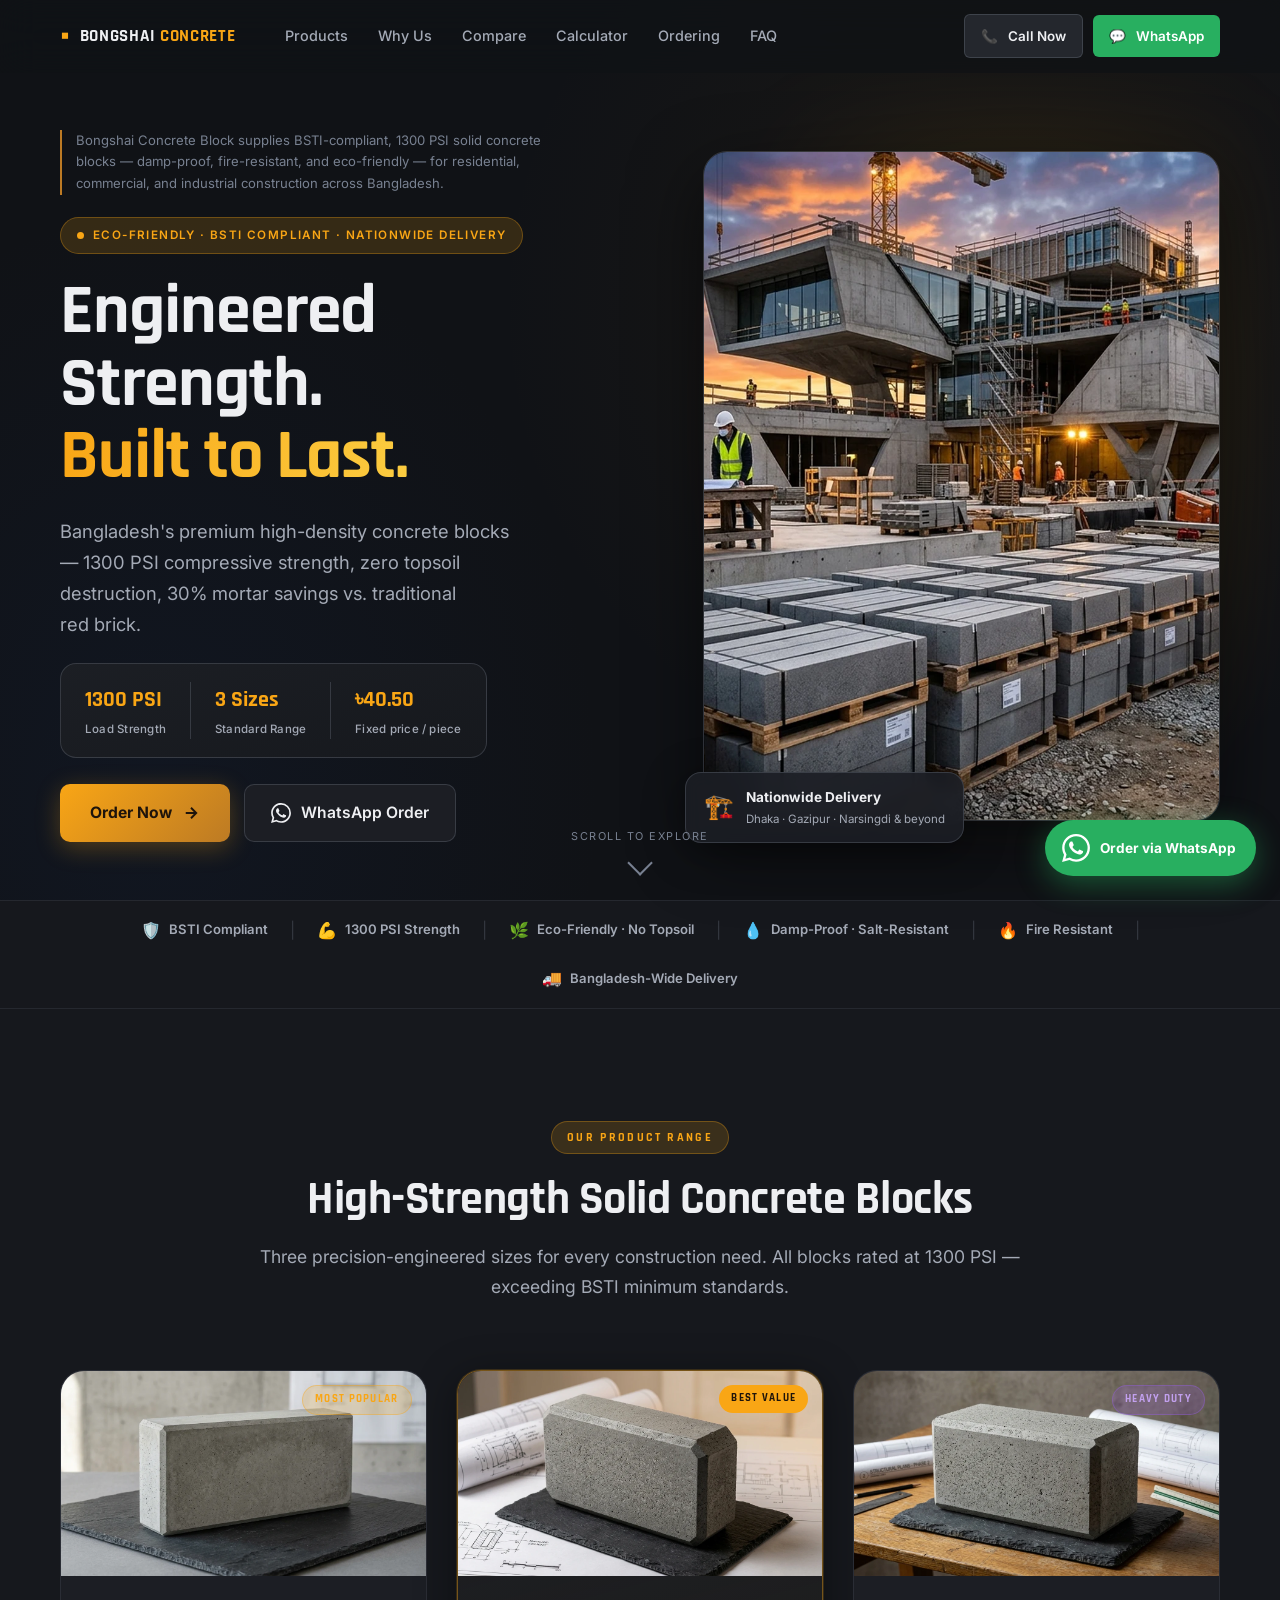
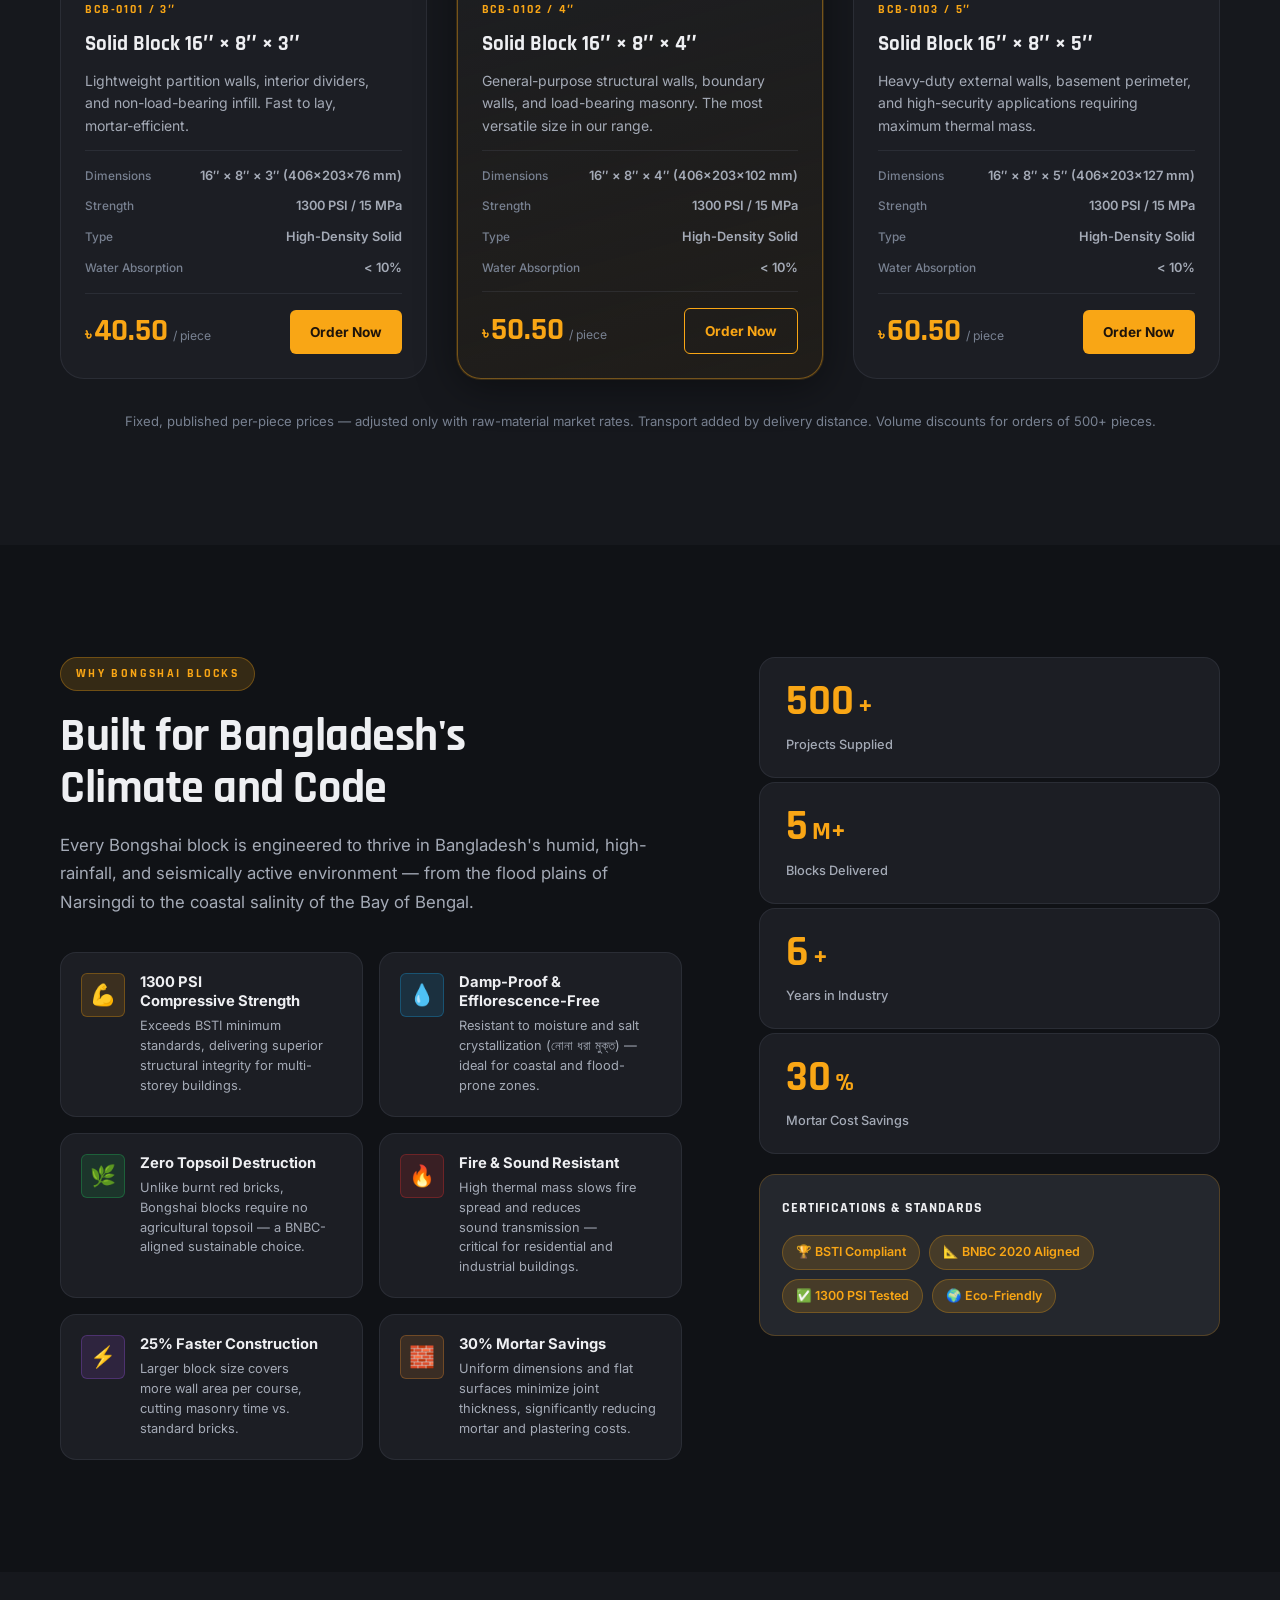
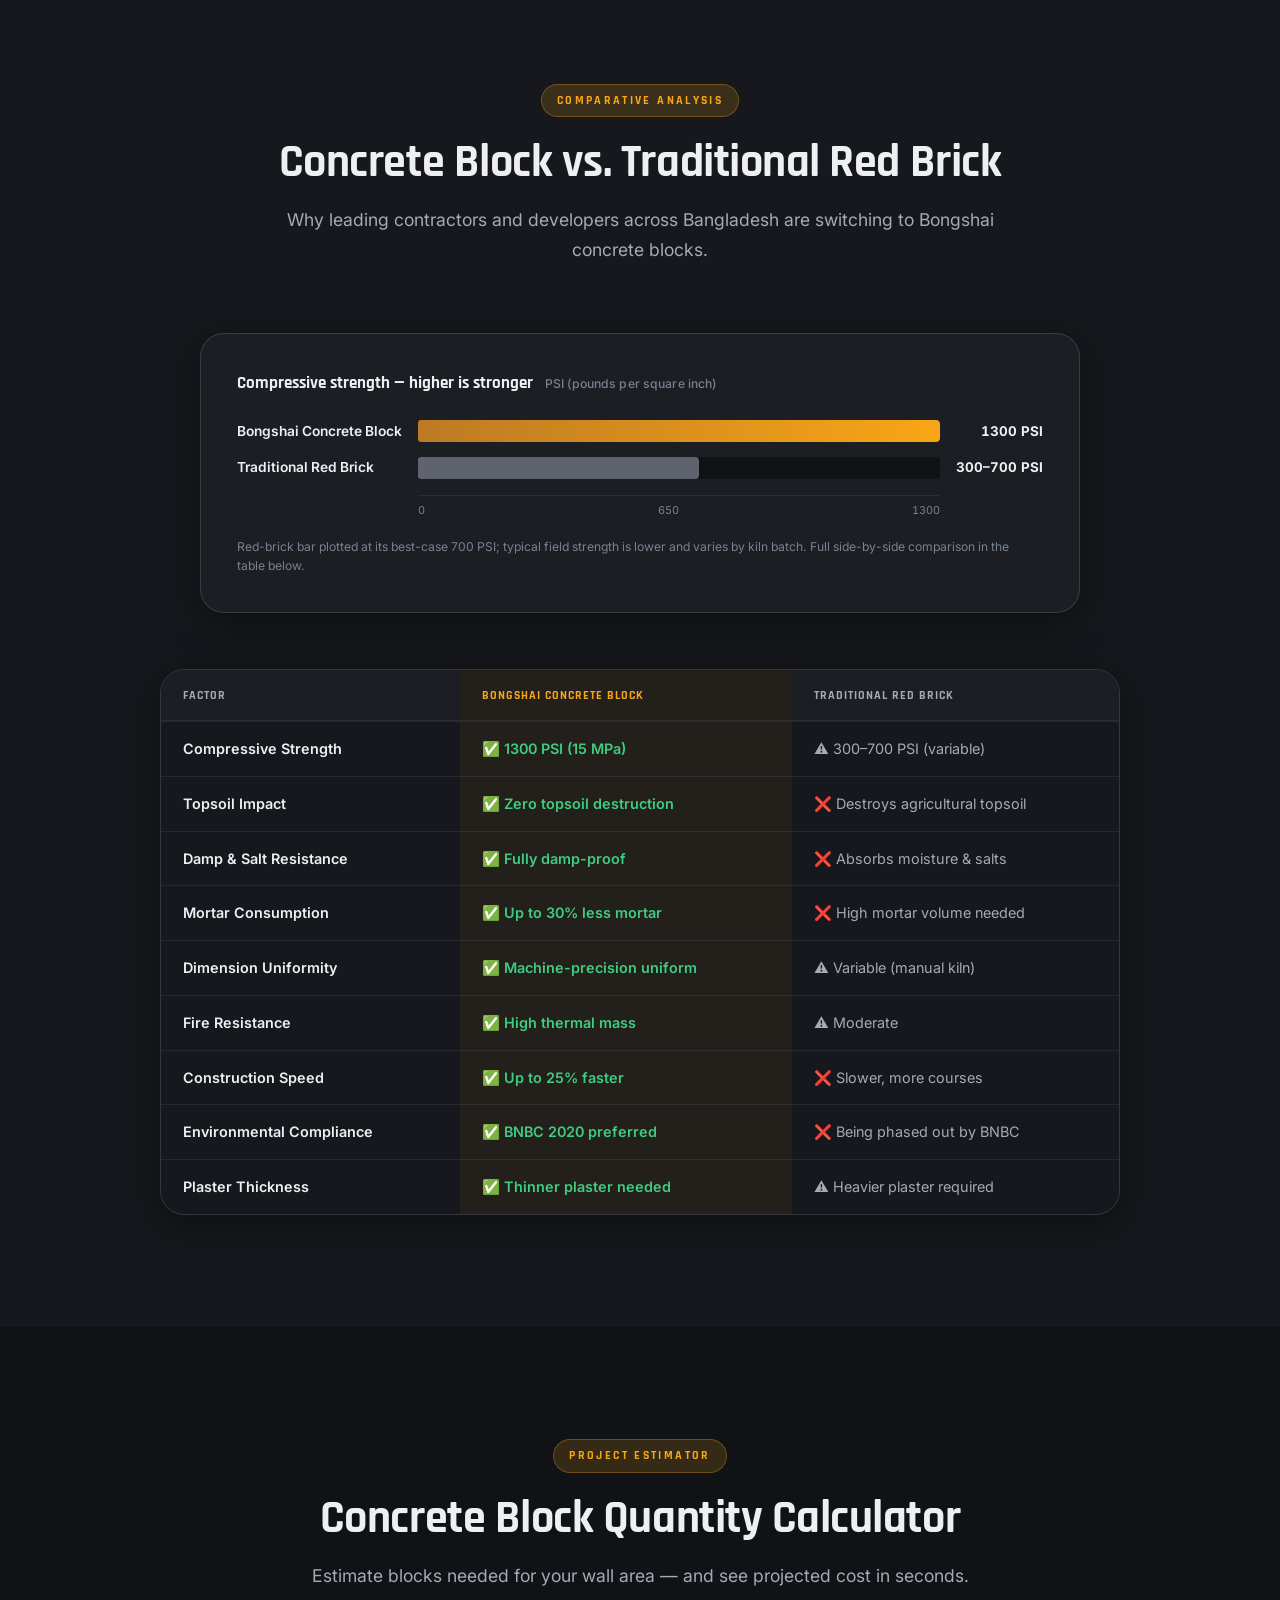
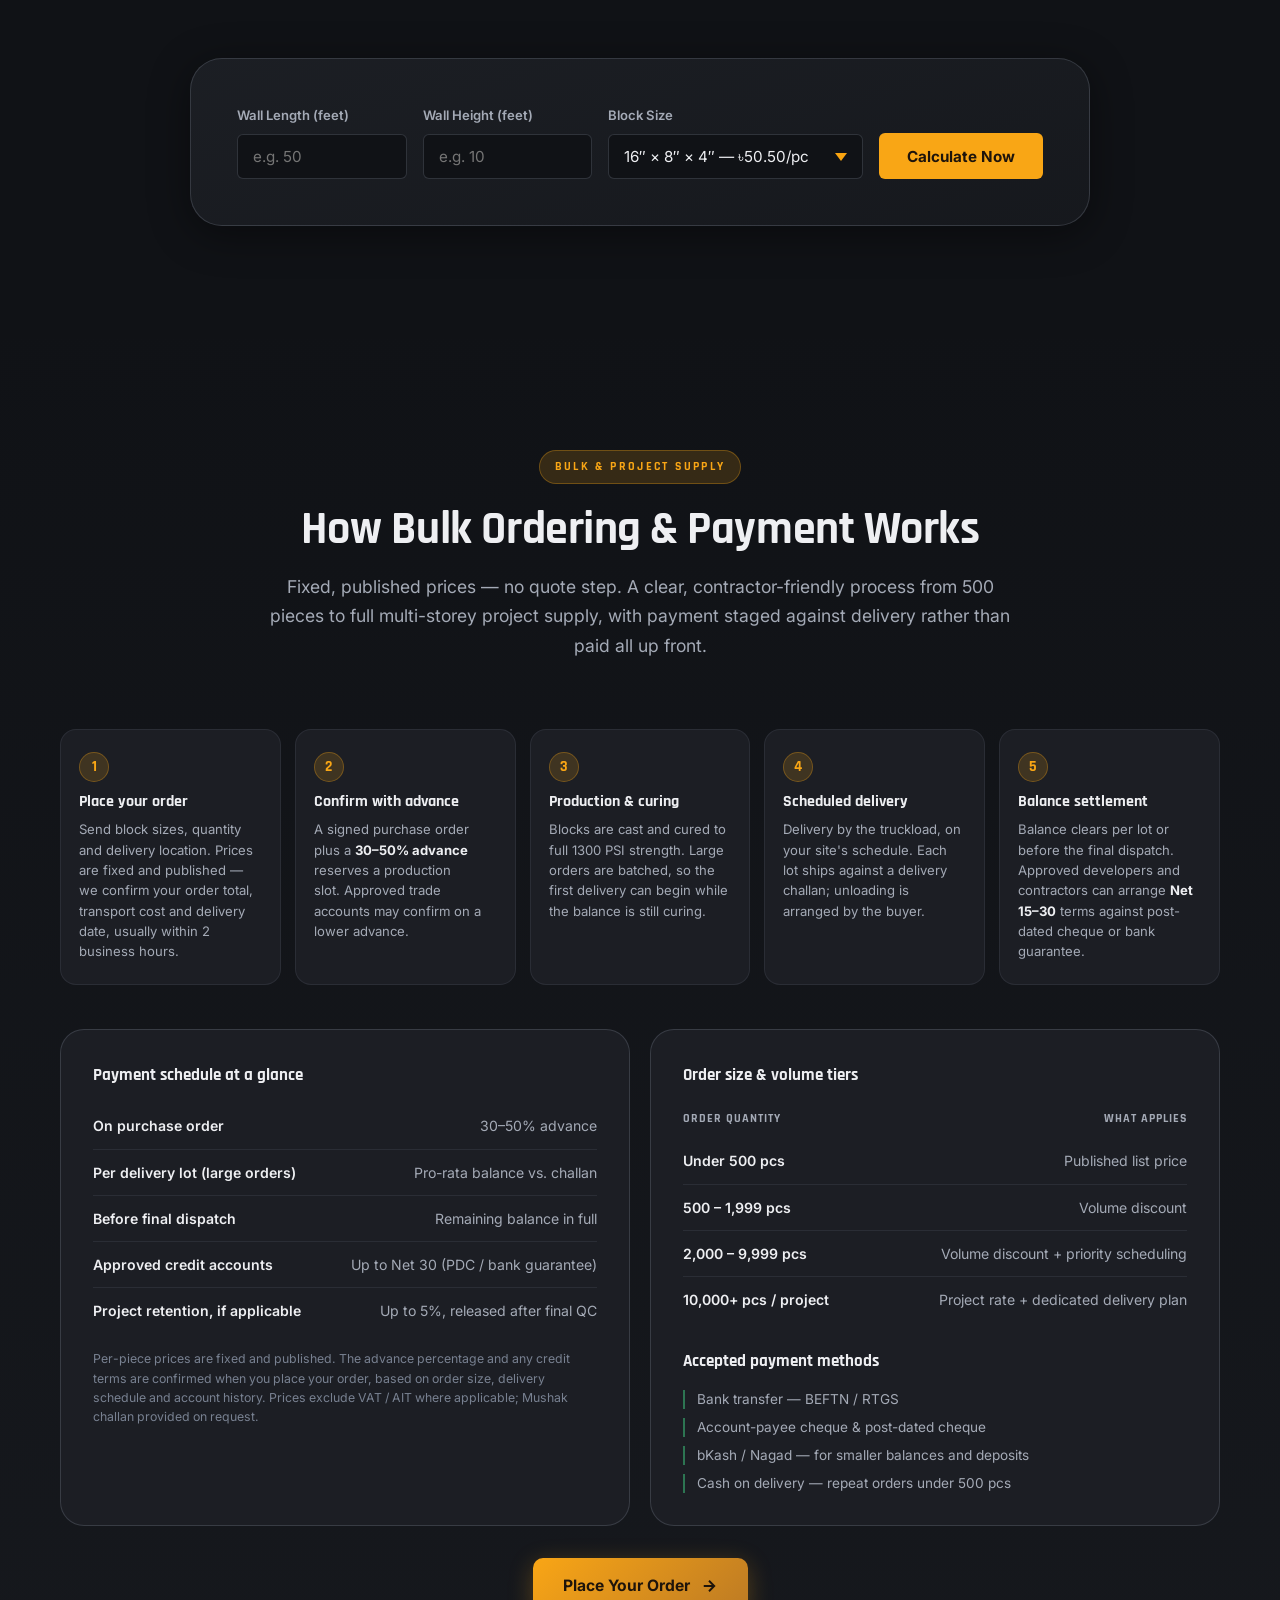
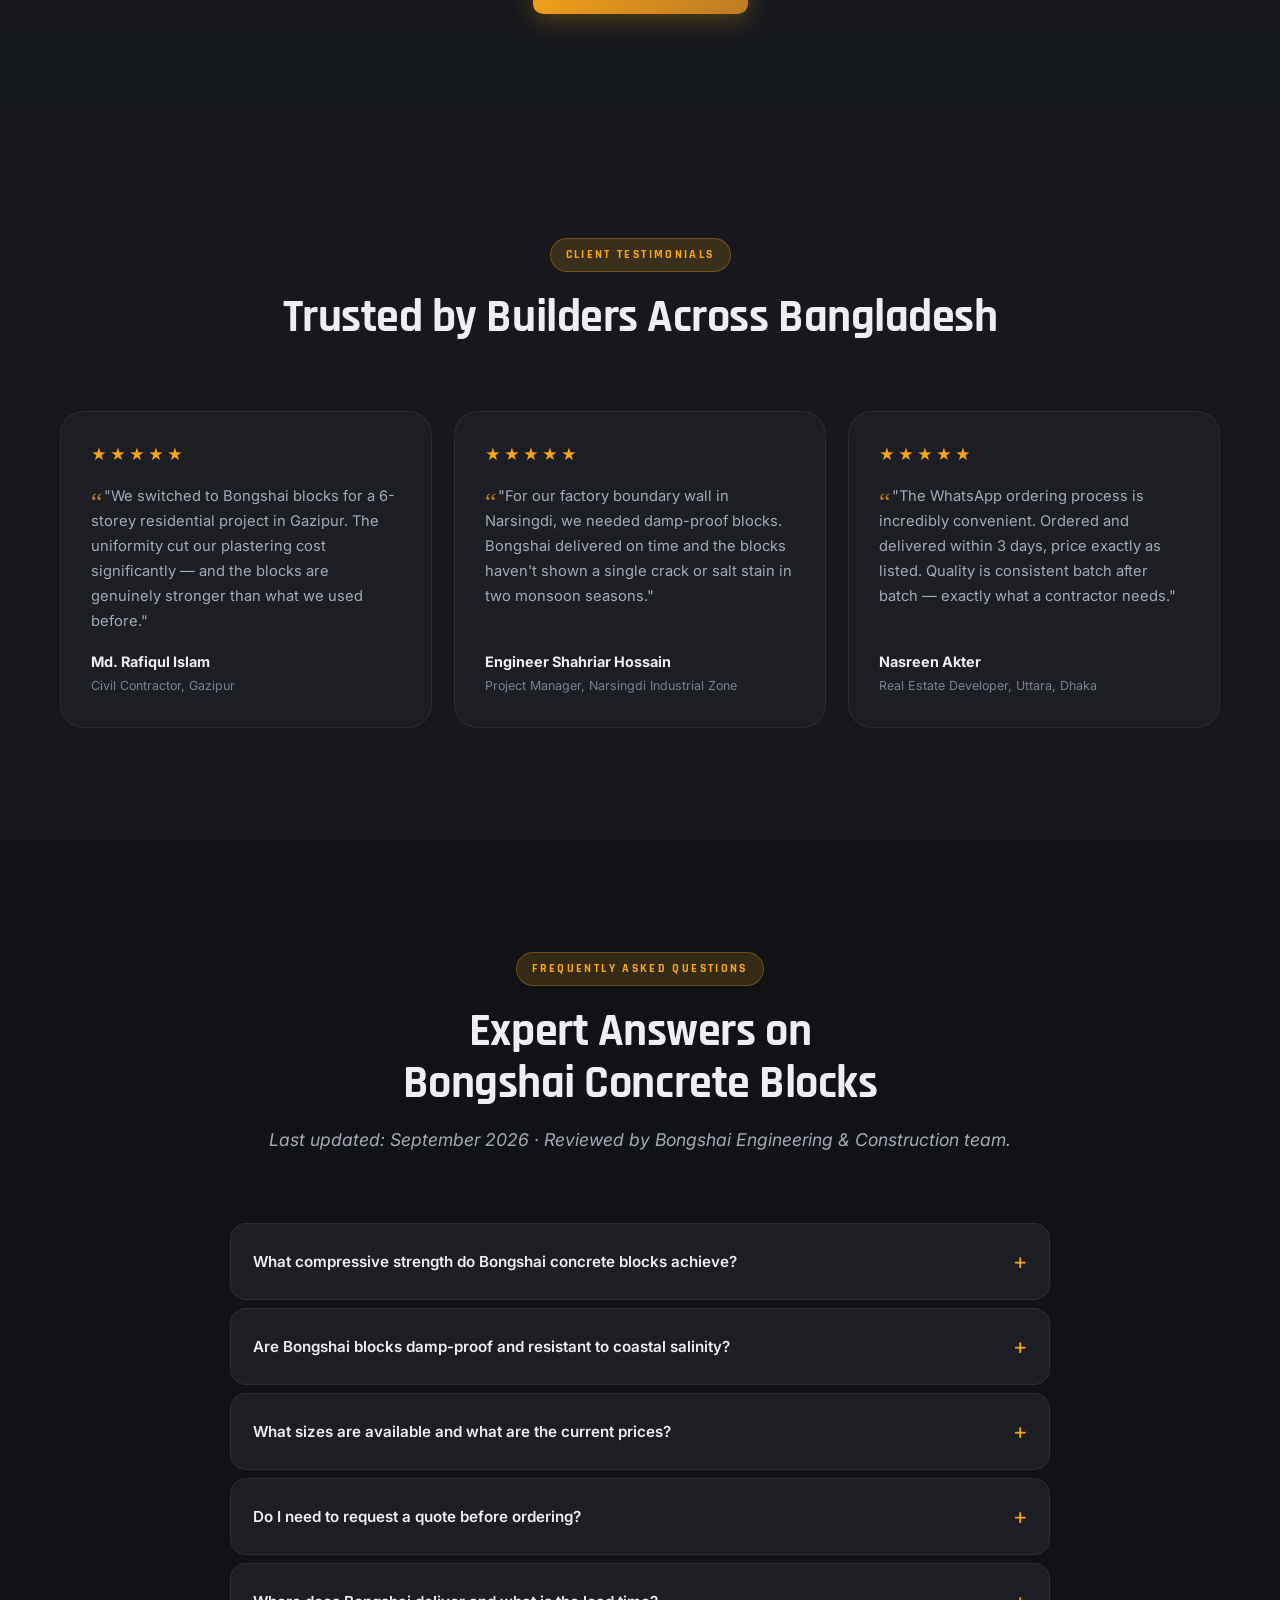
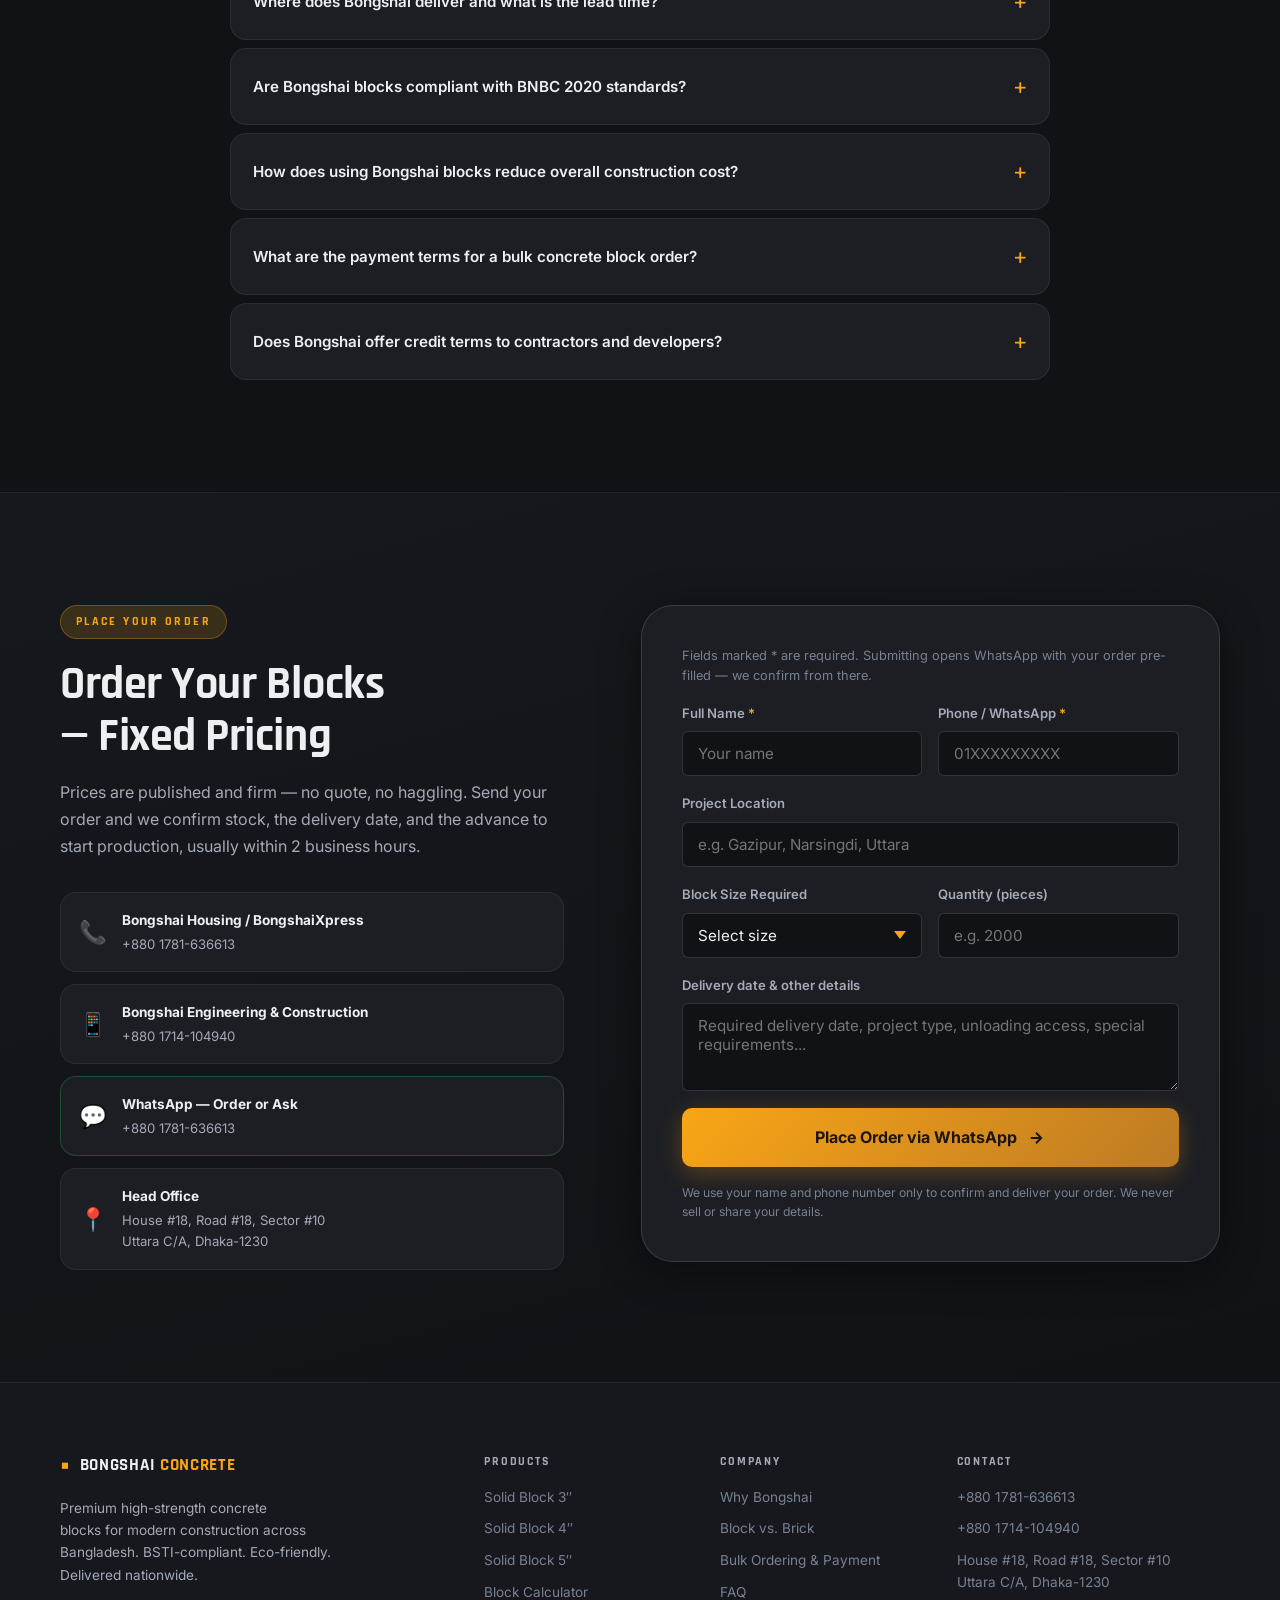
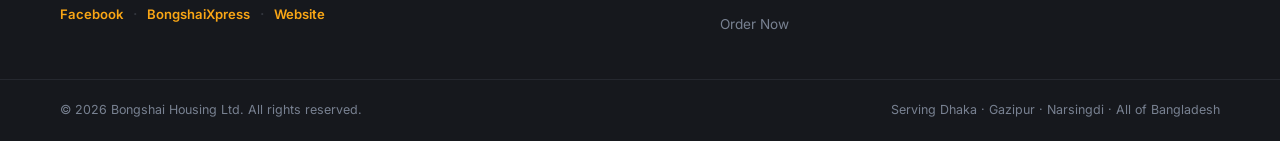
==== index.html @ 1b0a44bc "chore: align fixed pricing wording in index and llms.txt" ====
<!DOCTYPE html>
<html lang="en">
<head>
  <meta charset="UTF-8" />
  <meta name="viewport" content="width=device-width, initial-scale=1.0" />
  <title>Bongshai Concrete Block — High-Strength Eco Blocks | Bangladesh</title>
  <meta name="description" content="Bongshai Concrete Block offers BSTI-compliant, 1300 PSI solid concrete blocks — damp-proof, fire-resistant, and eco-friendly. Serving Dhaka, Gazipur, Narsingdi & all of Bangladesh. Order online with fixed pricing and nationwide delivery." />
  <meta name="robots" content="index, follow, max-image-preview:large, max-snippet:-1" />
  <meta name="theme-color" content="#14171c" />
  <meta name="author" content="Bongshai Housing Ltd." />
  <meta name="keywords" content="concrete block Bangladesh, solid concrete block, BSTI block, eco block, hollow block alternative, red brick alternative, Dhaka concrete block supplier, 1300 PSI block" />
  <link rel="canonical" href="https://blocks.bongshaihousing.com/" />

  <!-- Open Graph -->
  <meta property="og:title" content="Bongshai Concrete Block — Engineered High-Strength Eco Blocks" />
  <meta property="og:description" content="Premium solid concrete blocks rated at 1300 PSI. BSTI-compliant, eco-friendly, damp-proof. Wholesale & bulk supply across Bangladesh." />
  <meta property="og:type" content="website" />
  <meta property="og:url" content="https://blocks.bongshaihousing.com/" />
  <meta property="og:site_name" content="Bongshai Concrete Block" />
  <meta property="og:locale" content="en_US" />
  <meta property="og:image" content="https://blocks.bongshaihousing.com/assets/og-image.jpg" />
  <meta property="og:image:secure_url" content="https://blocks.bongshaihousing.com/assets/og-image.jpg" />
  <meta property="og:image:width" content="1200" />
  <meta property="og:image:height" content="630" />
  <meta property="og:image:alt" content="Bongshai Concrete Block — 1300 PSI BSTI-compliant solid concrete blocks, nationwide delivery across Bangladesh" />

  <!-- Twitter -->
  <meta name="twitter:card" content="summary_large_image" />
  <meta name="twitter:title" content="Bongshai Concrete Block — Engineered High-Strength Eco Blocks" />
  <meta name="twitter:description" content="Premium 1300 PSI solid concrete blocks. BSTI-compliant, eco-friendly, damp-proof. Bulk supply across Bangladesh." />
  <meta name="twitter:image" content="https://blocks.bongshaihousing.com/assets/og-image.jpg" />

  <!-- Icons & manifest -->
  <link rel="icon" href="/assets/icon.svg" type="image/svg+xml" />
  <link rel="icon" href="/assets/favicon-32.png" sizes="32x32" type="image/png" />
  <link rel="apple-touch-icon" href="/assets/apple-touch-icon.png" />
  <link rel="manifest" href="/site.webmanifest" />

  <!-- Fonts -->
  <link rel="preconnect" href="https://fonts.googleapis.com" />
  <link rel="preconnect" href="https://fonts.gstatic.com" crossorigin />
  <link href="https://fonts.googleapis.com/css2?family=Inter:wght@400;500;600;700;800;900&family=Rajdhani:wght@600;700&display=swap" rel="stylesheet" />

  <!-- Prioritise the hero image (LCP) -->
  <link rel="preload" as="image" href="assets/hero.webp" type="image/webp" fetchpriority="high" />

  <link rel="stylesheet" href="style.css" />

  <script type="application/ld+json">
  {
    "@context": "https://schema.org",
    "@graph": [
      {
        "@type": "WebSite",
        "@id": "https://blocks.bongshaihousing.com/#website",
        "url": "https://blocks.bongshaihousing.com/",
        "name": "Bongshai Concrete Block",
        "inLanguage": "en",
        "publisher": { "@id": "https://blocks.bongshaihousing.com/#org" }
      },
      {
        "@type": ["Organization", "HomeAndConstructionBusiness"],
        "@id": "https://blocks.bongshaihousing.com/#org",
        "name": "Bongshai Concrete Block",
        "legalName": "Bongshai Housing Ltd.",
        "url": "https://blocks.bongshaihousing.com/",
        "foundingDate": "2020",
        "description": "BSTI-compliant high-strength solid concrete block manufacturer based in Dhaka, Bangladesh.",
        "logo": {
          "@type": "ImageObject",
          "url": "https://blocks.bongshaihousing.com/assets/icon-512.png",
          "width": 512,
          "height": 512
        },
        "image": "https://blocks.bongshaihousing.com/assets/og-image.jpg",
        "priceRange": "৳৳",
        "areaServed": { "@type": "Country", "name": "Bangladesh" },
        "address": {
          "@type": "PostalAddress",
          "streetAddress": "House #18, Road #18, Sector #10, Uttara C/A",
          "addressLocality": "Dhaka",
          "postalCode": "1230",
          "addressCountry": "BD"
        },
        "contactPoint": [
          {"@type": "ContactPoint","telephone": "+8801781636613","contactType": "sales","areaServed": "BD","availableLanguage": ["en","bn"]},
          {"@type": "ContactPoint","telephone": "+8801714104940","contactType": "technical support","areaServed": "BD","availableLanguage": ["en","bn"]}
        ],
        "sameAs": ["https://www.facebook.com/BongshaiHousing","https://www.facebook.com/BongshaiXpress"]
      },
      {
        "@type": "Product",
        "@id": "https://blocks.bongshaihousing.com/#product-16x8x3",
        "name": "Bongshai Solid Concrete Block 16″ × 8″ × 3″",
        "sku": "BCB-0101",
        "mpn": "BCB-0101",
        "category": "Concrete Masonry Unit",
        "image": "https://blocks.bongshaihousing.com/assets/block-3.jpg",
        "description": "High-density solid concrete block for lightweight partition walls and non-load-bearing infill. 1300 PSI (15 MPa) compressive strength, water absorption under 10%.",
        "brand": { "@id": "https://blocks.bongshaihousing.com/#org" },
        "material": "Concrete",
        "width": { "@type": "QuantitativeValue", "value": 3, "unitCode": "INH" },
        "offers": {
          "@type": "Offer",
          "url": "https://blocks.bongshaihousing.com/#order",
          "priceCurrency": "BDT",
          "price": "40.50",
          "priceValidUntil": "2027-12-31",
          "availability": "https://schema.org/InStock",
          "seller": { "@id": "https://blocks.bongshaihousing.com/#org" }
        }
      },
      {
        "@type": "Product",
        "@id": "https://blocks.bongshaihousing.com/#product-16x8x4",
        "name": "Bongshai Solid Concrete Block 16″ × 8″ × 4″",
        "sku": "BCB-0102",
        "mpn": "BCB-0102",
        "category": "Concrete Masonry Unit",
        "image": "https://blocks.bongshaihousing.com/assets/block-4.jpg",
        "description": "General-purpose structural and load-bearing solid concrete block for walls and boundary walls. 1300 PSI (15 MPa) compressive strength, water absorption under 10%.",
        "brand": { "@id": "https://blocks.bongshaihousing.com/#org" },
        "material": "Concrete",
        "width": { "@type": "QuantitativeValue", "value": 4, "unitCode": "INH" },
        "offers": {
          "@type": "Offer",
          "url": "https://blocks.bongshaihousing.com/#order",
          "priceCurrency": "BDT",
          "price": "50.50",
          "priceValidUntil": "2027-12-31",
          "availability": "https://schema.org/InStock",
          "seller": { "@id": "https://blocks.bongshaihousing.com/#org" }
        }
      },
      {
        "@type": "Product",
        "@id": "https://blocks.bongshaihousing.com/#product-16x8x5",
        "name": "Bongshai Solid Concrete Block 16″ × 8″ × 5″",
        "sku": "BCB-0103",
        "mpn": "BCB-0103",
        "category": "Concrete Masonry Unit",
        "image": "https://blocks.bongshaihousing.com/assets/block-5.jpg",
        "description": "Heavy-duty solid concrete block for external walls, basement perimeter and high-thermal-mass applications. 1300 PSI (15 MPa) compressive strength, water absorption under 10%.",
        "brand": { "@id": "https://blocks.bongshaihousing.com/#org" },
        "material": "Concrete",
        "width": { "@type": "QuantitativeValue", "value": 5, "unitCode": "INH" },
        "offers": {
          "@type": "Offer",
          "url": "https://blocks.bongshaihousing.com/#order",
          "priceCurrency": "BDT",
          "price": "60.50",
          "priceValidUntil": "2027-12-31",
          "availability": "https://schema.org/InStock",
          "seller": { "@id": "https://blocks.bongshaihousing.com/#org" }
        }
      },
      {
        "@type": "FAQPage",
        "@id": "https://blocks.bongshaihousing.com/#faq",
        "mainEntity": [
          {"@type":"Question","name":"What compressive strength do Bongshai concrete blocks achieve?","acceptedAnswer":{"@type":"Answer","text":"Bongshai concrete blocks achieve 1300 PSI (15 MPa) compressive strength, exceeding BSTI minimum standards for load-bearing construction in Bangladesh."}},
          {"@type":"Question","name":"Are Bongshai concrete blocks damp-proof?","acceptedAnswer":{"@type":"Answer","text":"Yes. Bongshai blocks are damp-proof and efflorescence-free (ড্যাম্প ও নোনা ধরা মুক্ত), ideal for coastal and high-humidity areas in Bangladesh."}},
          {"@type":"Question","name":"What sizes does Bongshai Concrete Block supply?","acceptedAnswer":{"@type":"Answer","text":"Bongshai supplies solid concrete blocks in three sizes at fixed published prices: 16\"x8\"x3\" at ৳40.50/pc, 16\"x8\"x4\" at ৳50.50/pc, and 16\"x8\"x5\" at ৳60.50/pc."}},
          {"@type":"Question","name":"Do I need a quote to order Bongshai concrete blocks?","acceptedAnswer":{"@type":"Answer","text":"No. All per-piece prices are published and firm, with no quotation step. Place your order with the sizes, quantity and delivery location, and Bongshai confirms the order total (blocks plus transport) and delivery date, usually within 2 business hours."}},
          {"@type":"Question","name":"Where does Bongshai deliver concrete blocks?","acceptedAnswer":{"@type":"Answer","text":"Bongshai delivers nationwide across Bangladesh, covering Greater Dhaka, Uttara, Gazipur, Narsingdi, and all divisional cities."}},
          {"@type":"Question","name":"Are Bongshai blocks compliant with BNBC 2020 standards?","acceptedAnswer":{"@type":"Answer","text":"Yes. Bongshai blocks align with BSTI standards and BNBC 2020 guidelines, which promote eco-friendly concrete masonry units over traditional burnt red bricks to reduce topsoil destruction."}},
          {"@type":"Question","name":"How does using Bongshai blocks reduce construction cost?","acceptedAnswer":{"@type":"Answer","text":"Three key savings: up to 30% less mortar due to uniform dimensions, thinner plaster due to flat surfaces, and up to 25% faster masonry due to larger block coverage per course."}},
          {"@type":"Question","name":"What are the payment terms for a bulk concrete block order?","acceptedAnswer":{"@type":"Answer","text":"Per-piece prices are fixed and published, so no quotation is needed. A purchase order plus a 30-50% advance reserves a production slot. For large orders the balance is paid pro-rata against each delivery lot; otherwise the remaining balance is settled before final dispatch. The advance percentage is confirmed when you place your order. Payment by bank transfer (BEFTN/RTGS), account-payee cheque, or bKash/Nagad for smaller balances."}},
          {"@type":"Question","name":"Does Bongshai offer credit terms to contractors and developers?","acceptedAnswer":{"@type":"Answer","text":"Yes. Approved trade accounts can arrange up to Net 30 payment terms against post-dated cheques or a bank guarantee. New accounts start on advance-and-delivery terms and become eligible for credit after a supply history is established."}}
        ]
      }
    ]
  }
  </script>
</head>
<body>

  <a href="#main" class="skip-link">Skip to main content</a>

  <!-- NAV -->
  <header class="nav-bar" id="nav-bar">
    <div class="nav-inner">
      <a href="#hero" class="nav-logo" aria-label="Bongshai Concrete Block — home">
        <span class="logo-icon" aria-hidden="true">▪</span>
        <span class="logo-text">BONGSHAI <em>CONCRETE</em></span>
      </a>
      <nav class="nav-links" aria-label="Primary">
        <a href="#products">Products</a>
        <a href="#why-us">Why Us</a>
        <a href="#compare">Compare</a>
        <a href="#calculator">Calculator</a>
        <a href="#ordering">Ordering</a>
        <a href="#faq">FAQ</a>
      </nav>
      <div class="nav-cta-group">
        <a href="tel:+8801781636613" class="btn-nav-call" id="nav-call-btn"><span aria-hidden="true">📞</span> Call Now</a>
        <a href="https://wa.me/8801781636613?text=Hello%2C%20I%20want%20to%20place%20a%20bulk%20order%20for%20Bongshai%20Concrete%20Blocks." class="btn-nav-wa" id="nav-whatsapp-btn" target="_blank" rel="noopener" data-mcp-action="open-whatsapp" data-mcp-param-number="8801781636613"><span aria-hidden="true">💬</span> WhatsApp</a>
      </div>
      <button class="hamburger" id="hamburger" type="button" aria-label="Open menu" aria-expanded="false" aria-controls="mobile-menu">
        <span></span><span></span><span></span>
      </button>
    </div>
    <div class="mobile-menu" id="mobile-menu" hidden>
      <a href="#products">Products</a>
      <a href="#why-us">Why Us</a>
      <a href="#compare">Compare</a>
      <a href="#calculator">Calculator</a>
      <a href="#ordering">Ordering</a>
      <a href="#faq">FAQ</a>
      <a href="tel:+8801781636613" class="mobile-call"><span aria-hidden="true">📞</span> +880 1781-636613</a>
    </div>
  </header>

  <main id="main" tabindex="-1">

  <!-- HERO -->
  <section class="hero" id="hero" aria-labelledby="hero-headline">
    <div class="hero-bg-overlay" aria-hidden="true"></div>
    <div class="hero-content">
      <p class="hero-answer-first">Bongshai Concrete Block supplies BSTI-compliant, 1300 PSI solid concrete blocks — damp-proof, fire-resistant, and eco-friendly — for residential, commercial, and industrial construction across Bangladesh.</p>
      <div class="hero-badge"><span class="badge-dot" aria-hidden="true"></span>Eco-Friendly · BSTI Compliant · Nationwide Delivery</div>
      <h1 class="hero-headline" id="hero-headline">Engineered Strength.<br/><span class="gradient-text">Built to Last.</span></h1>
      <p class="hero-sub">Bangladesh's premium high-density concrete blocks — 1300 PSI compressive strength, zero topsoil destruction, 30% mortar savings vs. traditional red brick.</p>
      <div class="hero-stats">
        <div class="stat-pill"><strong>1300 PSI</strong><span>Load Strength</span></div>
        <div class="stat-divider" aria-hidden="true"></div>
        <div class="stat-pill"><strong>3 Sizes</strong><span>Standard Range</span></div>
        <div class="stat-divider" aria-hidden="true"></div>
        <div class="stat-pill"><strong>৳40.50</strong><span>Fixed price / piece</span></div>
      </div>
      <div class="hero-actions">
        <a href="#order" class="btn-primary" id="hero-order-btn">
          <span>Order Now</span>
          <svg width="18" height="18" viewBox="0 0 24 24" fill="none" stroke="currentColor" stroke-width="2.5" aria-hidden="true" focusable="false"><path d="M5 12h14M12 5l7 7-7 7"/></svg>
        </a>
        <a href="https://wa.me/8801781636613?text=Hi%2C%20I%20want%20to%20order%20Bongshai%20concrete%20blocks." class="btn-whatsapp" id="hero-wa-btn" target="_blank" rel="noopener">
          <svg viewBox="0 0 24 24" fill="currentColor" width="20" height="20" aria-hidden="true" focusable="false"><path d="M17.472 14.382c-.297-.149-1.758-.867-2.03-.967-.273-.099-.471-.148-.67.15-.197.297-.767.966-.94 1.164-.173.199-.347.223-.644.075-.297-.15-1.255-.463-2.39-1.475-.883-.788-1.48-1.761-1.653-2.059-.173-.297-.018-.458.13-.606.134-.133.298-.347.446-.52.149-.174.198-.298.298-.497.099-.198.05-.371-.025-.52-.075-.149-.669-1.612-.916-2.207-.242-.579-.487-.5-.669-.51-.173-.008-.371-.01-.57-.01-.198 0-.52.074-.792.372-.272.297-1.04 1.016-1.04 2.479 0 1.462 1.065 2.875 1.213 3.074.149.198 2.096 3.2 5.077 4.487.709.306 1.262.489 1.694.625.712.227 1.36.195 1.871.118.571-.085 1.758-.719 2.006-1.413.248-.694.248-1.289.173-1.413-.074-.124-.272-.198-.57-.347m-5.421 7.403h-.004a9.87 9.87 0 01-5.031-1.378l-.361-.214-3.741.982.998-3.648-.235-.374a9.86 9.86 0 01-1.51-5.26c.001-5.45 4.436-9.884 9.888-9.884 2.64 0 5.122 1.03 6.988 2.898a9.825 9.825 0 012.893 6.994c-.003 5.45-4.437 9.884-9.885 9.884m8.413-18.297A11.815 11.815 0 0012.05 0C5.495 0 .16 5.335.157 11.892c0 2.096.547 4.142 1.588 5.945L.057 24l6.305-1.654a11.882 11.882 0 005.683 1.448h.005c6.554 0 11.89-5.335 11.893-11.893A11.821 11.821 0 0020.464 3.488"/></svg>
          WhatsApp Order
        </a>
      </div>
    </div>
    <div class="hero-image-wrap">
      <div class="hero-img-glow" aria-hidden="true"></div>
      <picture>
        <source srcset="assets/hero.webp" type="image/webp" />
        <img src="assets/hero.jpg" width="1200" height="670" alt="Bongshai concrete block manufacturing yard with pallets of high-strength solid blocks at golden hour" class="hero-img" loading="eager" fetchpriority="high" decoding="async" />
      </picture>
      <div class="hero-floating-card">
        <div class="fc-icon" aria-hidden="true">🏗️</div>
        <div class="fc-text"><strong>Nationwide Delivery</strong><span>Dhaka · Gazipur · Narsingdi &amp; beyond</span></div>
      </div>
    </div>
    <div class="hero-scroll-hint" aria-hidden="true"><span>Scroll to explore</span><div class="scroll-arrow"></div></div>
  </section>

  <!-- TRUST BAR -->
  <section class="trust-bar" aria-label="Product assurances">
    <div class="trust-bar-inner">
      <div class="trust-item"><span class="trust-icon" aria-hidden="true">🛡️</span><span>BSTI Compliant</span></div>
      <div class="trust-sep" aria-hidden="true">|</div>
      <div class="trust-item"><span class="trust-icon" aria-hidden="true">💪</span><span>1300 PSI Strength</span></div>
      <div class="trust-sep" aria-hidden="true">|</div>
      <div class="trust-item"><span class="trust-icon" aria-hidden="true">🌿</span><span>Eco-Friendly · No Topsoil</span></div>
      <div class="trust-sep" aria-hidden="true">|</div>
      <div class="trust-item"><span class="trust-icon" aria-hidden="true">💧</span><span>Damp-Proof · Salt-Resistant</span></div>
      <div class="trust-sep" aria-hidden="true">|</div>
      <div class="trust-item"><span class="trust-icon" aria-hidden="true">🔥</span><span>Fire Resistant</span></div>
      <div class="trust-sep" aria-hidden="true">|</div>
      <div class="trust-item"><span class="trust-icon" aria-hidden="true">🚚</span><span>Bangladesh-Wide Delivery</span></div>
    </div>
  </section>

  <!-- PRODUCTS -->
  <section class="section products-section" id="products" aria-labelledby="products-heading">
    <div class="container">
      <div class="section-header">
        <span class="section-tag">Our Product Range</span>
        <h2 class="section-title" id="products-heading">High-Strength Solid Concrete Blocks</h2>
        <p class="section-desc">Three precision-engineered sizes for every construction need. All blocks rated at 1300 PSI — exceeding BSTI minimum standards.</p>
      </div>
      <div class="products-grid">

        <article class="product-card" id="product-3inch">
          <div class="product-card-inner">
            <div class="product-badge-popular">Most Popular</div>
            <div class="product-img-wrap">
              <picture>
                <source srcset="assets/block-3.webp" type="image/webp" />
                <img src="assets/block-3.jpg" width="800" height="447" alt="Bongshai 16 by 8 by 3 inch solid concrete block" class="product-img" loading="lazy" decoding="async" />
              </picture>
            </div>
            <div class="product-body">
              <div class="product-code">BCB-0101 / 3″</div>
              <h3 class="product-name">Solid Block 16″ × 8″ × 3″</h3>
              <p class="product-desc-text">Lightweight partition walls, interior dividers, and non-load-bearing infill. Fast to lay, mortar-efficient.</p>
              <div class="product-specs">
                <div class="spec-row"><span class="spec-label">Dimensions</span><span class="spec-value">16″ × 8″ × 3″ (406×203×76 mm)</span></div>
                <div class="spec-row"><span class="spec-label">Strength</span><span class="spec-value">1300 PSI / 15 MPa</span></div>
                <div class="spec-row"><span class="spec-label">Type</span><span class="spec-value">High-Density Solid</span></div>
                <div class="spec-row"><span class="spec-label">Water Absorption</span><span class="spec-value">&lt; 10%</span></div>
              </div>
              <div class="product-price-row">
                <div class="price-tag"><span class="price-currency">৳</span><span class="price-amount">40.50</span><span class="price-unit">/ piece</span></div>
                <a href="#order" class="btn-product-order" id="order-3inch" data-mcp-action="fill-order-form" data-mcp-param-product="16x8x3">Order Now</a>
              </div>
            </div>
          </div>
        </article>

        <article class="product-card product-card--featured" id="product-4inch">
          <div class="product-card-inner">
            <div class="product-badge-best">Best Value</div>
            <div class="product-img-wrap">
              <picture>
                <source srcset="assets/block-4.webp" type="image/webp" />
                <img src="assets/block-4.jpg" width="800" height="447" alt="Bongshai 16 by 8 by 4 inch solid concrete block" class="product-img" loading="lazy" decoding="async" />
              </picture>
            </div>
            <div class="product-body">
              <div class="product-code">BCB-0102 / 4″</div>
              <h3 class="product-name">Solid Block 16″ × 8″ × 4″</h3>
              <p class="product-desc-text">General-purpose structural walls, boundary walls, and load-bearing masonry. The most versatile size in our range.</p>
              <div class="product-specs">
                <div class="spec-row"><span class="spec-label">Dimensions</span><span class="spec-value">16″ × 8″ × 4″ (406×203×102 mm)</span></div>
                <div class="spec-row"><span class="spec-label">Strength</span><span class="spec-value">1300 PSI / 15 MPa</span></div>
                <div class="spec-row"><span class="spec-label">Type</span><span class="spec-value">High-Density Solid</span></div>
                <div class="spec-row"><span class="spec-label">Water Absorption</span><span class="spec-value">&lt; 10%</span></div>
              </div>
              <div class="product-price-row">
                <div class="price-tag"><span class="price-currency">৳</span><span class="price-amount">50.50</span><span class="price-unit">/ piece</span></div>
                <a href="#order" class="btn-product-order" id="order-4inch" data-mcp-action="fill-order-form" data-mcp-param-product="16x8x4">Order Now</a>
              </div>
            </div>
          </div>
        </article>

        <article class="product-card" id="product-5inch">
          <div class="product-card-inner">
            <div class="product-badge-pro">Heavy Duty</div>
            <div class="product-img-wrap">
              <picture>
                <source srcset="assets/block-5.webp" type="image/webp" />
                <img src="assets/block-5.jpg" width="800" height="447" alt="Bongshai 16 by 8 by 5 inch heavy duty solid concrete block" class="product-img" loading="lazy" decoding="async" />
              </picture>
            </div>
            <div class="product-body">
              <div class="product-code">BCB-0103 / 5″</div>
              <h3 class="product-name">Solid Block 16″ × 8″ × 5″</h3>
              <p class="product-desc-text">Heavy-duty external walls, basement perimeter, and high-security applications requiring maximum thermal mass.</p>
              <div class="product-specs">
                <div class="spec-row"><span class="spec-label">Dimensions</span><span class="spec-value">16″ × 8″ × 5″ (406×203×127 mm)</span></div>
                <div class="spec-row"><span class="spec-label">Strength</span><span class="spec-value">1300 PSI / 15 MPa</span></div>
                <div class="spec-row"><span class="spec-label">Type</span><span class="spec-value">High-Density Solid</span></div>
                <div class="spec-row"><span class="spec-label">Water Absorption</span><span class="spec-value">&lt; 10%</span></div>
              </div>
              <div class="product-price-row">
                <div class="price-tag"><span class="price-currency">৳</span><span class="price-amount">60.50</span><span class="price-unit">/ piece</span></div>
                <a href="#order" class="btn-product-order" id="order-5inch" data-mcp-action="fill-order-form" data-mcp-param-product="16x8x5">Order Now</a>
              </div>
            </div>
          </div>
        </article>
      </div>
      <p class="products-note">Fixed, published per-piece prices — adjusted only with raw-material market rates. Transport added by delivery distance. Volume discounts for orders of 500+ pieces.</p>
    </div>
  </section>

  <!-- WHY US -->
  <section class="section why-section" id="why-us" aria-labelledby="why-heading">
    <div class="container">
      <div class="why-layout">
        <div class="why-left">
          <span class="section-tag">Why Bongshai Blocks</span>
          <h2 class="section-title" id="why-heading">Built for Bangladesh's Climate and Code</h2>
          <p class="why-intro">Every Bongshai block is engineered to thrive in Bangladesh's humid, high-rainfall, and seismically active environment — from the flood plains of Narsingdi to the coastal salinity of the Bay of Bengal.</p>
          <div class="features-grid">
            <div class="feature-card" id="feat-strength">
              <div class="feature-icon-wrap" style="--icon-color: hsl(38,92%,50%)" aria-hidden="true"><span>💪</span></div>
              <div class="feature-text"><h3>1300 PSI Compressive Strength</h3><p>Exceeds BSTI minimum standards, delivering superior structural integrity for multi-storey buildings.</p></div>
            </div>
            <div class="feature-card" id="feat-damp">
              <div class="feature-icon-wrap" style="--icon-color: hsl(200,80%,50%)" aria-hidden="true"><span>💧</span></div>
              <div class="feature-text"><h3>Damp-Proof &amp; Efflorescence-Free</h3><p>Resistant to moisture and salt crystallization (<span lang="bn">নোনা ধরা মুক্ত</span>) — ideal for coastal and flood-prone zones.</p></div>
            </div>
            <div class="feature-card" id="feat-eco">
              <div class="feature-icon-wrap" style="--icon-color: hsl(142,70%,45%)" aria-hidden="true"><span>🌿</span></div>
              <div class="feature-text"><h3>Zero Topsoil Destruction</h3><p>Unlike burnt red bricks, Bongshai blocks require no agricultural topsoil — a BNBC-aligned sustainable choice.</p></div>
            </div>
            <div class="feature-card" id="feat-fire">
              <div class="feature-icon-wrap" style="--icon-color: hsl(0,80%,55%)" aria-hidden="true"><span>🔥</span></div>
              <div class="feature-text"><h3>Fire &amp; Sound Resistant</h3><p>High thermal mass slows fire spread and reduces sound transmission — critical for residential and industrial buildings.</p></div>
            </div>
            <div class="feature-card" id="feat-speed">
              <div class="feature-icon-wrap" style="--icon-color: hsl(270,70%,60%)" aria-hidden="true"><span>⚡</span></div>
              <div class="feature-text"><h3>25% Faster Construction</h3><p>Larger block size covers more wall area per course, cutting masonry time vs. standard bricks.</p></div>
            </div>
            <div class="feature-card" id="feat-mortar">
              <div class="feature-icon-wrap" style="--icon-color: hsl(30,85%,55%)" aria-hidden="true"><span>🧱</span></div>
              <div class="feature-text"><h3>30% Mortar Savings</h3><p>Uniform dimensions and flat surfaces minimize joint thickness, significantly reducing mortar and plastering costs.</p></div>
            </div>
          </div>
        </div>
        <div class="why-right">
          <div class="stats-tower">
            <div class="stat-big" id="stat-projects"><span class="stat-number" data-target="500">0</span><span class="stat-suffix">+</span><span class="stat-label">Projects Supplied</span></div>
            <div class="stat-big" id="stat-blocks"><span class="stat-number" data-target="5">0</span><span class="stat-suffix">M+</span><span class="stat-label">Blocks Delivered</span></div>
            <div class="stat-big" id="stat-years"><span class="stat-number" data-target="6">0</span><span class="stat-suffix">+</span><span class="stat-label">Years in Industry</span></div>
            <div class="stat-big" id="stat-mortar"><span class="stat-number" data-target="30">0</span><span class="stat-suffix">%</span><span class="stat-label">Mortar Cost Savings</span></div>
          </div>
          <div class="certifications-card">
            <h3>Certifications &amp; Standards</h3>
            <div class="cert-items">
              <div class="cert-chip"><span aria-hidden="true">🏆</span> BSTI Compliant</div>
              <div class="cert-chip"><span aria-hidden="true">📐</span> BNBC 2020 Aligned</div>
              <div class="cert-chip"><span aria-hidden="true">✅</span> 1300 PSI Tested</div>
              <div class="cert-chip"><span aria-hidden="true">🌍</span> Eco-Friendly</div>
            </div>
          </div>
        </div>
      </div>
    </div>
  </section>

  <!-- COMPARISON -->
  <section class="section compare-section" id="compare" aria-labelledby="compare-heading">
    <div class="container">
      <div class="section-header">
        <span class="section-tag">Comparative Analysis</span>
        <h2 class="section-title" id="compare-heading">Concrete Block vs. Traditional Red Brick</h2>
        <p class="section-desc">Why leading contractors and developers across Bangladesh are switching to Bongshai concrete blocks.</p>
      </div>

      <figure class="strength-chart">
        <figcaption class="strength-chart__cap">
          Compressive strength — higher is stronger
          <span class="strength-chart__unit">PSI (pounds per square inch)</span>
        </figcaption>
        <div class="sc-plot">
          <div class="sc-row">
            <span class="sc-name">Bongshai Concrete Block</span>
            <span class="sc-track">
              <span class="sc-bar sc-bar--bongshai" style="width:100%"></span>
            </span>
            <span class="sc-value">1300 PSI</span>
          </div>
          <div class="sc-row">
            <span class="sc-name">Traditional Red Brick</span>
            <span class="sc-track">
              <span class="sc-bar sc-bar--brick" style="width:53.8%"></span>
            </span>
            <span class="sc-value">300–700 PSI</span>
          </div>
          <div class="sc-axis" aria-hidden="true">
            <span>0</span><span>650</span><span>1300</span>
          </div>
        </div>
        <p class="strength-chart__note">Red-brick bar plotted at its best-case 700 PSI; typical field strength is lower and varies by kiln batch. Full side-by-side comparison in the table below.</p>
      </figure>

      <div class="compare-table-wrap">
        <table class="compare-table">
          <caption class="visually-hidden">Bongshai concrete block compared with traditional red brick across nine factors</caption>
          <thead>
            <tr>
              <th scope="col">Factor</th>
              <th scope="col" class="col-bongshai">Bongshai Concrete Block</th>
              <th scope="col" class="col-brick">Traditional Red Brick</th>
            </tr>
          </thead>
          <tbody>
            <tr><th scope="row">Compressive Strength</th><td class="col-bongshai win"><span aria-hidden="true">✅</span> 1300 PSI (15 MPa)</td><td class="col-brick"><span aria-hidden="true">⚠️</span> 300–700 PSI (variable)</td></tr>
            <tr><th scope="row">Topsoil Impact</th><td class="col-bongshai win"><span aria-hidden="true">✅</span> Zero topsoil destruction</td><td class="col-brick"><span aria-hidden="true">❌</span> Destroys agricultural topsoil</td></tr>
            <tr><th scope="row">Damp &amp; Salt Resistance</th><td class="col-bongshai win"><span aria-hidden="true">✅</span> Fully damp-proof</td><td class="col-brick"><span aria-hidden="true">❌</span> Absorbs moisture &amp; salts</td></tr>
            <tr><th scope="row">Mortar Consumption</th><td class="col-bongshai win"><span aria-hidden="true">✅</span> Up to 30% less mortar</td><td class="col-brick"><span aria-hidden="true">❌</span> High mortar volume needed</td></tr>
            <tr><th scope="row">Dimension Uniformity</th><td class="col-bongshai win"><span aria-hidden="true">✅</span> Machine-precision uniform</td><td class="col-brick"><span aria-hidden="true">⚠️</span> Variable (manual kiln)</td></tr>
            <tr><th scope="row">Fire Resistance</th><td class="col-bongshai win"><span aria-hidden="true">✅</span> High thermal mass</td><td class="col-brick"><span aria-hidden="true">⚠️</span> Moderate</td></tr>
            <tr><th scope="row">Construction Speed</th><td class="col-bongshai win"><span aria-hidden="true">✅</span> Up to 25% faster</td><td class="col-brick"><span aria-hidden="true">❌</span> Slower, more courses</td></tr>
            <tr><th scope="row">Environmental Compliance</th><td class="col-bongshai win"><span aria-hidden="true">✅</span> BNBC 2020 preferred</td><td class="col-brick"><span aria-hidden="true">❌</span> Being phased out by BNBC</td></tr>
            <tr><th scope="row">Plaster Thickness</th><td class="col-bongshai win"><span aria-hidden="true">✅</span> Thinner plaster needed</td><td class="col-brick"><span aria-hidden="true">⚠️</span> Heavier plaster required</td></tr>
          </tbody>
        </table>
      </div>
    </div>
  </section>

  <!-- BLOCK CALCULATOR -->
  <section class="section calc-section" id="calculator" aria-labelledby="calc-heading">
    <div class="container">
      <div class="section-header">
        <span class="section-tag">Project Estimator</span>
        <h2 class="section-title" id="calc-heading">Concrete Block Quantity Calculator</h2>
        <p class="section-desc">Estimate blocks needed for your wall area — and see projected cost in seconds.</p>
      </div>
      <div class="calc-card">
        <form class="calc-inputs" id="calc-form" novalidate>
          <div class="calc-field">
            <label for="wall-length">Wall Length (feet)</label>
            <input type="number" id="wall-length" inputmode="decimal" placeholder="e.g. 50" min="1" max="10000" step="any" />
          </div>
          <div class="calc-field">
            <label for="wall-height">Wall Height (feet)</label>
            <input type="number" id="wall-height" inputmode="decimal" placeholder="e.g. 10" min="1" max="100" step="any" />
          </div>
          <div class="calc-field">
            <label for="block-size">Block Size</label>
            <select id="block-size">
              <option value="3" data-price="40.50">16″ × 8″ × 3″ — ৳40.50/pc</option>
              <option value="4" data-price="50.50" selected>16″ × 8″ × 4″ — ৳50.50/pc</option>
              <option value="5" data-price="60.50">16″ × 8″ × 5″ — ৳60.50/pc</option>
            </select>
          </div>
          <button type="submit" class="btn-calc" id="calc-btn">Calculate Now</button>
          <p class="calc-error" id="calc-error" role="alert" hidden>Enter a wall length and height greater than zero.</p>
        </form>
        <div class="calc-result" id="calc-result" hidden aria-live="polite">
          <div class="result-grid">
            <div class="result-item"><span class="result-label">Blocks Required</span><span class="result-value" id="result-blocks">—</span></div>
            <div class="result-item"><span class="result-label">Estimated Cost</span><span class="result-value" id="result-cost">—</span></div>
            <div class="result-item"><span class="result-label">Wall Area</span><span class="result-value" id="result-area">—</span></div>
          </div>
          <p class="result-note">Cost uses our fixed per-piece price and includes a 5% wastage allowance (16″ × 8″ block face); transport is added by distance. <a href="#order">Order these blocks →</a></p>
        </div>
      </div>
    </div>
  </section>

  <!-- BULK ORDERS & PAYMENT -->
  <section class="section ordering-section" id="ordering" aria-labelledby="ordering-heading">
    <div class="container">
      <div class="section-header">
        <span class="section-tag">Bulk &amp; Project Supply</span>
        <h2 class="section-title" id="ordering-heading">How Bulk Ordering &amp; Payment Works</h2>
        <p class="section-desc">Fixed, published prices — no quote step. A clear, contractor-friendly process from 500 pieces to full multi-storey project supply, with payment staged against delivery rather than paid all up front.</p>
      </div>

      <ol class="order-steps">
        <li class="order-step">
          <span class="order-step__num" aria-hidden="true">1</span>
          <h3>Place your order</h3>
          <p>Send block sizes, quantity and delivery location. Prices are fixed and published — we confirm your order total, transport cost and delivery date, usually within 2 business hours.</p>
        </li>
        <li class="order-step">
          <span class="order-step__num" aria-hidden="true">2</span>
          <h3>Confirm with advance</h3>
          <p>A signed purchase order plus a <strong>30–50% advance</strong> reserves a production slot. Approved trade accounts may confirm on a lower advance.</p>
        </li>
        <li class="order-step">
          <span class="order-step__num" aria-hidden="true">3</span>
          <h3>Production &amp; curing</h3>
          <p>Blocks are cast and cured to full 1300 PSI strength. Large orders are batched, so the first delivery can begin while the balance is still curing.</p>
        </li>
        <li class="order-step">
          <span class="order-step__num" aria-hidden="true">4</span>
          <h3>Scheduled delivery</h3>
          <p>Delivery by the truckload, on your site's schedule. Each lot ships against a delivery challan; unloading is arranged by the buyer.</p>
        </li>
        <li class="order-step">
          <span class="order-step__num" aria-hidden="true">5</span>
          <h3>Balance settlement</h3>
          <p>Balance clears per lot or before the final dispatch. Approved developers and contractors can arrange <strong>Net 15–30</strong> terms against post-dated cheque or bank guarantee.</p>
        </li>
      </ol>

      <div class="order-grid">
        <div class="order-panel">
          <h3>Payment schedule at a glance</h3>
          <table class="order-table">
            <tbody>
              <tr><th scope="row">On purchase order</th><td>30–50% advance</td></tr>
              <tr><th scope="row">Per delivery lot (large orders)</th><td>Pro-rata balance vs. challan</td></tr>
              <tr><th scope="row">Before final dispatch</th><td>Remaining balance in full</td></tr>
              <tr><th scope="row">Approved credit accounts</th><td>Up to Net 30 (PDC / bank guarantee)</td></tr>
              <tr><th scope="row">Project retention, if applicable</th><td>Up to 5%, released after final QC</td></tr>
            </tbody>
          </table>
          <p class="order-note">Per-piece prices are fixed and published. The advance percentage and any credit terms are confirmed when you place your order, based on order size, delivery schedule and account history. Prices exclude VAT / AIT where applicable; Mushak challan provided on request.</p>
        </div>

        <div class="order-panel">
          <h3>Order size &amp; volume tiers</h3>
          <table class="order-table">
            <thead><tr><th scope="col">Order quantity</th><th scope="col">What applies</th></tr></thead>
            <tbody>
              <tr><th scope="row">Under 500 pcs</th><td>Published list price</td></tr>
              <tr><th scope="row">500 – 1,999 pcs</th><td>Volume discount</td></tr>
              <tr><th scope="row">2,000 – 9,999 pcs</th><td>Volume discount + priority scheduling</td></tr>
              <tr><th scope="row">10,000+ pcs / project</th><td>Project rate + dedicated delivery plan</td></tr>
            </tbody>
          </table>
          <h3 class="order-methods-h">Accepted payment methods</h3>
          <ul class="order-methods">
            <li>Bank transfer — BEFTN / RTGS</li>
            <li>Account-payee cheque &amp; post-dated cheque</li>
            <li>bKash / Nagad — for smaller balances and deposits</li>
            <li>Cash on delivery — repeat orders under 500 pcs</li>
          </ul>
        </div>
      </div>

      <div class="order-cta">
        <a href="#order" class="btn-primary">
          <span>Place Your Order</span>
          <svg width="18" height="18" viewBox="0 0 24 24" fill="none" stroke="currentColor" stroke-width="2.5" aria-hidden="true" focusable="false"><path d="M5 12h14M12 5l7 7-7 7"/></svg>
        </a>
      </div>
    </div>
  </section>

  <!-- TESTIMONIALS -->
  <section class="section testimonials-section" aria-labelledby="testimonials-heading">
    <div class="container">
      <div class="section-header">
        <span class="section-tag">Client Testimonials</span>
        <h2 class="section-title" id="testimonials-heading">Trusted by Builders Across Bangladesh</h2>
      </div>
      <div class="testimonials-grid">
        <article class="testimonial-card" id="testimonial-1">
          <div class="stars" role="img" aria-label="Rated 5 out of 5"><span aria-hidden="true">★★★★★</span></div>
          <blockquote>"We switched to Bongshai blocks for a 6-storey residential project in Gazipur. The uniformity cut our plastering cost significantly — and the blocks are genuinely stronger than what we used before."</blockquote>
          <footer><strong>Md. Rafiqul Islam</strong><span>Civil Contractor, Gazipur</span></footer>
        </article>
        <article class="testimonial-card" id="testimonial-2">
          <div class="stars" role="img" aria-label="Rated 5 out of 5"><span aria-hidden="true">★★★★★</span></div>
          <blockquote>"For our factory boundary wall in Narsingdi, we needed damp-proof blocks. Bongshai delivered on time and the blocks haven't shown a single crack or salt stain in two monsoon seasons."</blockquote>
          <footer><strong>Engineer Shahriar Hossain</strong><span>Project Manager, Narsingdi Industrial Zone</span></footer>
        </article>
        <article class="testimonial-card" id="testimonial-3">
          <div class="stars" role="img" aria-label="Rated 5 out of 5"><span aria-hidden="true">★★★★★</span></div>
          <blockquote>"The WhatsApp ordering process is incredibly convenient. Ordered and delivered within 3 days, price exactly as listed. Quality is consistent batch after batch — exactly what a contractor needs."</blockquote>
          <footer><strong>Nasreen Akter</strong><span>Real Estate Developer, Uttara, Dhaka</span></footer>
        </article>
      </div>
    </div>
  </section>

  <!-- FAQ -->
  <section class="section faq-section" id="faq" aria-labelledby="faq-heading">
    <div class="container">
      <div class="section-header">
        <span class="section-tag">Frequently Asked Questions</span>
        <h2 class="section-title" id="faq-heading">Expert Answers on Bongshai Concrete Blocks</h2>
        <p class="section-desc"><em>Last updated: September 2026 · Reviewed by Bongshai Engineering &amp; Construction team.</em></p>
      </div>
      <div class="faq-list">
        <details class="faq-item" id="faq-1">
          <summary class="faq-question">What compressive strength do Bongshai concrete blocks achieve?</summary>
          <div class="faq-answer"><p>Bongshai concrete blocks achieve <strong>1300 PSI (15 MPa)</strong> compressive strength, exceeding BSTI minimum requirements. Suitable for load-bearing walls, boundary walls, and multi-storey infill construction.</p></div>
        </details>
        <details class="faq-item" id="faq-2">
          <summary class="faq-question">Are Bongshai blocks damp-proof and resistant to coastal salinity?</summary>
          <div class="faq-answer"><p>Yes. Bongshai blocks are <strong>fully damp-proof and efflorescence-free (<span lang="bn">ড্যাম্প ও নোনা ধরা মুক্ত</span>)</strong>. An excellent choice for coastal regions, flood-prone zones, and areas with high groundwater salinity across Bangladesh.</p></div>
        </details>
        <details class="faq-item" id="faq-3">
          <summary class="faq-question">What sizes are available and what are the current prices?</summary>
          <div class="faq-answer"><p>Three standard sizes, at fixed published prices:</p><ul><li><strong>16″ × 8″ × 3″</strong> (BCB-0101) — ৳40.50 per piece</li><li><strong>16″ × 8″ × 4″</strong> (BCB-0102) — ৳50.50 per piece</li><li><strong>16″ × 8″ × 5″</strong> (BCB-0103) — ৳60.50 per piece</li></ul><p>Volume discounts apply for 500+ piece orders. Prices move only with raw-material market rates; transport is added by delivery distance.</p></div>
        </details>
        <details class="faq-item" id="faq-3b">
          <summary class="faq-question">Do I need to request a quote before ordering?</summary>
          <div class="faq-answer"><p>No. All per-piece prices are <strong>published on this page and are firm</strong> — there is no quotation step. Place your order with sizes, quantity and delivery location, and we confirm the order total (blocks + transport) and the delivery date, usually within 2 business hours.</p></div>
        </details>
        <details class="faq-item" id="faq-4">
          <summary class="faq-question">Where does Bongshai deliver and what is the lead time?</summary>
          <div class="faq-answer"><p>We deliver <strong>nationwide across Bangladesh</strong>, covering Greater Dhaka, Uttara, Gazipur, and Narsingdi. Typical lead time is 2–5 business days depending on order volume and delivery location.</p></div>
        </details>
        <details class="faq-item" id="faq-5">
          <summary class="faq-question">Are Bongshai blocks compliant with BNBC 2020 standards?</summary>
          <div class="faq-answer"><p>Yes. Bongshai blocks align with <strong>BSTI standards and BNBC 2020 guidelines</strong>, which actively promote eco-friendly concrete masonry units over traditional burnt red bricks to reduce topsoil destruction.</p></div>
        </details>
        <details class="faq-item" id="faq-6">
          <summary class="faq-question">How does using Bongshai blocks reduce overall construction cost?</summary>
          <div class="faq-answer"><p>Three key savings: (1) up to 30% less mortar due to uniform dimensions; (2) thinner plaster finishing due to flat, precise surfaces; (3) faster masonry (up to 25% quicker) due to larger block coverage per course.</p></div>
        </details>
        <details class="faq-item" id="faq-7">
          <summary class="faq-question">What are the payment terms for a bulk concrete block order?</summary>
          <div class="faq-answer"><p>Per-piece prices are <strong>fixed and published</strong>, so there is no quotation step. A purchase order plus a <strong>30–50% advance</strong> reserves a production slot. For large orders the balance is paid <strong>pro-rata against each delivery lot</strong>; otherwise the remaining balance is settled before final dispatch. The advance percentage is confirmed when you place your order. Payment by bank transfer (BEFTN / RTGS), account-payee cheque, or bKash / Nagad for smaller balances.</p></div>
        </details>
        <details class="faq-item" id="faq-8">
          <summary class="faq-question">Does Bongshai offer credit terms to contractors and developers?</summary>
          <div class="faq-answer"><p>Yes. Approved trade accounts can arrange up to <strong>Net 30</strong> payment terms against post-dated cheques or a bank guarantee. New accounts start on advance-and-delivery terms and become eligible for credit once a supply history is established.</p></div>
        </details>
      </div>
    </div>
  </section>

  <!-- ORDER -->
  <section class="section quote-section" id="order" aria-labelledby="order-heading">
    <div class="container">
      <div class="quote-layout">
        <div class="quote-left">
          <span class="section-tag">Place Your Order</span>
          <h2 class="section-title" id="order-heading">Order Your Blocks — Fixed Pricing</h2>
          <p class="quote-desc">Prices are published and firm — no quote, no haggling. Send your order and we confirm stock, the delivery date, and the advance to start production, usually within 2 business hours.</p>
          <div class="contact-methods">
            <a href="tel:+8801781636613" class="contact-method-link" id="contact-phone-1">
              <div class="cm-icon" aria-hidden="true">📞</div>
              <div class="cm-text"><strong>Bongshai Housing / BongshaiXpress</strong><span>+880 1781-636613</span></div>
            </a>
            <a href="tel:+8801714104940" class="contact-method-link" id="contact-phone-2">
              <div class="cm-icon" aria-hidden="true">📱</div>
              <div class="cm-text"><strong>Bongshai Engineering &amp; Construction</strong><span>+880 1714-104940</span></div>
            </a>
            <a href="https://wa.me/8801781636613" class="contact-method-link contact-method-wa" id="contact-wa" target="_blank" rel="noopener" data-mcp-action="open-whatsapp" data-mcp-param-number="8801781636613">
              <div class="cm-icon" aria-hidden="true">💬</div>
              <div class="cm-text"><strong>WhatsApp — Order or Ask</strong><span>+880 1781-636613</span></div>
            </a>
            <div class="contact-method-link contact-method-addr" id="contact-address">
              <div class="cm-icon" aria-hidden="true">📍</div>
              <div class="cm-text"><strong>Head Office</strong><span>House #18, Road #18, Sector #10<br/>Uttara C/A, Dhaka-1230</span></div>
            </div>
          </div>
        </div>
        <div class="quote-right">
          <form class="quote-form" id="order-form" name="bongshai-order" novalidate data-mcp-action="submit-order">
            <p class="form-intro" id="form-intro">Fields marked <span aria-hidden="true">*</span><span class="visually-hidden">(required)</span> are required. Submitting opens WhatsApp with your order pre-filled — we confirm from there.</p>
            <div class="form-row">
              <div class="form-field">
                <label for="f-name">Full Name <span aria-hidden="true">*</span></label>
                <input type="text" id="f-name" name="name" required placeholder="Your name" autocomplete="name" aria-describedby="err-name" />
                <span class="field-error" id="err-name" hidden>Please enter your name.</span>
              </div>
              <div class="form-field">
                <label for="f-phone">Phone / WhatsApp <span aria-hidden="true">*</span></label>
                <input type="tel" id="f-phone" name="phone" required placeholder="01XXXXXXXXX" autocomplete="tel" inputmode="tel" pattern="[0-9+\-\s]{6,}" aria-describedby="err-phone" />
                <span class="field-error" id="err-phone" hidden>Please enter a valid phone number.</span>
              </div>
            </div>
            <div class="form-field">
              <label for="f-project">Project Location</label>
              <input type="text" id="f-project" name="project_location" placeholder="e.g. Gazipur, Narsingdi, Uttara" autocomplete="address-level2" />
            </div>
            <div class="form-row">
              <div class="form-field">
                <label for="f-size">Block Size Required</label>
                <select id="f-size" name="block_size">
                  <option value="">Select size</option>
                  <option value="16x8x3">16″ × 8″ × 3″ — ৳40.50/pc</option>
                  <option value="16x8x4">16″ × 8″ × 4″ — ৳50.50/pc</option>
                  <option value="16x8x5">16″ × 8″ × 5″ — ৳60.50/pc</option>
                  <option value="mixed">Mixed / Not Sure</option>
                </select>
              </div>
              <div class="form-field">
                <label for="f-qty">Quantity (pieces)</label>
                <input type="number" id="f-qty" name="quantity" placeholder="e.g. 2000" min="1" inputmode="numeric" />
              </div>
            </div>
            <div class="form-field">
              <label for="f-msg">Delivery date &amp; other details</label>
              <textarea id="f-msg" name="message" rows="3" placeholder="Required delivery date, project type, unloading access, special requirements..."></textarea>
            </div>
            <button type="submit" class="btn-submit" id="submit-order-btn">
              <span class="btn-text">Place Order via WhatsApp</span>
              <svg width="18" height="18" viewBox="0 0 24 24" fill="none" stroke="currentColor" stroke-width="2.5" aria-hidden="true" focusable="false"><path d="M5 12h14M12 5l7 7-7 7"/></svg>
            </button>
            <p class="form-privacy">We use your name and phone number only to confirm and deliver your order. We never sell or share your details.</p>
            <div class="form-success" id="form-success" role="status" hidden>✅ Order received! We'll confirm stock and delivery within 2 business hours.</div>
            <noscript><p class="form-privacy">This form needs JavaScript. Please call <a href="tel:+8801781636613">+880 1781-636613</a> or <a href="https://wa.me/8801781636613">message us on WhatsApp</a>.</p></noscript>
          </form>
        </div>
      </div>
    </div>
  </section>

  </main>

  <!-- FOOTER -->
  <footer class="site-footer" aria-label="Site footer">
    <div class="footer-inner container">
      <div class="footer-brand">
        <a href="#hero" class="nav-logo footer-logo"><span class="logo-icon" aria-hidden="true">▪</span><span class="logo-text">BONGSHAI <em>CONCRETE</em></span></a>
        <p>Premium high-strength concrete blocks for modern construction across Bangladesh. BSTI-compliant. Eco-friendly. Delivered nationwide.</p>
        <div class="footer-socials">
          <a href="https://www.facebook.com/BongshaiHousing" target="_blank" rel="noopener">Facebook</a>
          <span aria-hidden="true">·</span>
          <a href="https://www.facebook.com/BongshaiXpress" target="_blank" rel="noopener">BongshaiXpress</a>
          <span aria-hidden="true">·</span>
          <a href="https://blocks.bongshaihousing.com" target="_blank" rel="noopener">Website</a>
        </div>
      </div>
      <nav class="footer-links-col" aria-label="Products">
        <h3>Products</h3>
        <a href="#product-3inch">Solid Block 3″</a>
        <a href="#product-4inch">Solid Block 4″</a>
        <a href="#product-5inch">Solid Block 5″</a>
        <a href="#calculator">Block Calculator</a>
      </nav>
      <nav class="footer-links-col" aria-label="Company">
        <h3>Company</h3>
        <a href="#why-us">Why Bongshai</a>
        <a href="#compare">Block vs. Brick</a>
        <a href="#ordering">Bulk Ordering &amp; Payment</a>
        <a href="#faq">FAQ</a>
        <a href="#order">Order Now</a>
      </nav>
      <div class="footer-contact-col">
        <h3>Contact</h3>
        <a href="tel:+8801781636613">+880 1781-636613</a>
        <a href="tel:+8801714104940">+880 1714-104940</a>
        <address>House #18, Road #18, Sector #10<br/>Uttara C/A, Dhaka-1230</address>
      </div>
    </div>
    <div class="footer-bottom">
      <div class="container footer-bottom-inner">
        <p>&copy; 2026 Bongshai Housing Ltd. All rights reserved.</p>
        <p>Serving Dhaka · Gazipur · Narsingdi · All of Bangladesh</p>
      </div>
    </div>
  </footer>

  <!-- FLOATING WHATSAPP -->
  <a href="https://wa.me/8801781636613?text=Hello%2C%20I%20want%20to%20order%20Bongshai%20concrete%20blocks." class="floating-wa" id="floating-wa-btn" target="_blank" rel="noopener" aria-label="Message Bongshai on WhatsApp to place an order" data-mcp-action="open-whatsapp" data-mcp-param-number="8801781636613">
    <svg viewBox="0 0 24 24" fill="currentColor" width="28" height="28" aria-hidden="true" focusable="false"><path d="M17.472 14.382c-.297-.149-1.758-.867-2.03-.967-.273-.099-.471-.148-.67.15-.197.297-.767.966-.94 1.164-.173.199-.347.223-.644.075-.297-.15-1.255-.463-2.39-1.475-.883-.788-1.48-1.761-1.653-2.059-.173-.297-.018-.458.13-.606.134-.133.298-.347.446-.52.149-.174.198-.298.298-.497.099-.198.05-.371-.025-.52-.075-.149-.669-1.612-.916-2.207-.242-.579-.487-.5-.669-.51-.173-.008-.371-.01-.57-.01-.198 0-.52.074-.792.372-.272.297-1.04 1.016-1.04 2.479 0 1.462 1.065 2.875 1.213 3.074.149.198 2.096 3.2 5.077 4.487.709.306 1.262.489 1.694.625.712.227 1.36.195 1.871.118.571-.085 1.758-.719 2.006-1.413.248-.694.248-1.289.173-1.413-.074-.124-.272-.198-.57-.347m-5.421 7.403h-.004a9.87 9.87 0 01-5.031-1.378l-.361-.214-3.741.982.998-3.648-.235-.374a9.86 9.86 0 01-1.51-5.26c.001-5.45 4.436-9.884 9.888-9.884 2.64 0 5.122 1.03 6.988 2.898a9.825 9.825 0 012.893 6.994c-.003 5.45-4.437 9.884-9.885 9.884m8.413-18.297A11.815 11.815 0 0012.05 0C5.495 0 .16 5.335.157 11.892c0 2.096.547 4.142 1.588 5.945L.057 24l6.305-1.654a11.882 11.882 0 005.683 1.448h.005c6.554 0 11.89-5.335 11.893-11.893A11.821 11.821 0 0020.464 3.488"/></svg>
    <span class="floating-wa-label">Order via WhatsApp</span>
  </a>

  <script src="main.js" defer></script>
</body>
</html>
---- style.css ----
/* ==========================================================================
   BONGSHAI CONCRETE BLOCK
   Industrial-premium landing page — design system + components
   Dark theme, committed single look. Amber = strength / safety signal.
   ========================================================================== */

/* ---- RESET & BASE ------------------------------------------------------- */
*, *::before, *::after { box-sizing: border-box; margin: 0; padding: 0; }

:root {
  color-scheme: dark;

  /* Surfaces */
  --clr-bg:          hsl(220, 16%, 7.5%);
  --clr-bg-2:        hsl(220, 14%, 10%);
  --clr-bg-card:     hsl(220, 13%, 12.5%);
  --clr-bg-card-2:   hsl(220, 11%, 16%);

  /* Brand */
  --clr-accent:      hsl(38, 95%, 53%);
  --clr-accent-2:    hsl(45, 96%, 62%);
  --clr-accent-dim:  hsl(34, 68%, 44%);
  --clr-accent-ink:  hsl(30, 45%, 8%);
  --clr-accent-glow: hsla(38, 95%, 53%, 0.16);

  /* Semantic */
  --clr-green:       hsl(148, 58%, 52%);
  --clr-red:         hsl(2, 78%, 62%);
  --clr-amber-warn:  hsl(42, 90%, 60%);

  /* Text */
  --clr-text:        hsl(220, 14%, 94%);
  --clr-text-muted:  hsl(220, 11%, 68%);
  --clr-text-dim:    hsl(220, 10%, 52%);

  /* Lines */
  --clr-border:      hsla(220, 14%, 60%, 0.13);
  --clr-border-2:    hsla(220, 14%, 62%, 0.24);
  --clr-wa:          hsl(145, 63%, 42%);

  /* Radii */
  --radius-xs:       6px;
  --radius-sm:       10px;
  --radius-md:       16px;
  --radius-lg:       24px;
  --radius-xl:       32px;

  /* Elevation */
  --shadow-sm:       0 2px 12px hsla(0,0%,0%,0.35);
  --shadow-card:     0 8px 40px hsla(0,0%,0%,0.42);
  --shadow-lg:       0 24px 70px hsla(0,0%,0%,0.55);
  --shadow-glow:     0 0 64px hsla(38,95%,53%,0.16);

  /* Type */
  --font-main:       'Inter', -apple-system, BlinkMacSystemFont, 'Segoe UI', Roboto, sans-serif;
  --font-display:    'Rajdhani', 'Inter', -apple-system, sans-serif;

  /* Motion */
  --ease:            cubic-bezier(0.22, 1, 0.36, 1);
  --transition:      0.24s var(--ease);

  /* Layout */
  --max-w:           1240px;
  --max-w-text:      760px;
  --gutter:          clamp(20px, 5vw, 40px);
}

html { -webkit-text-size-adjust: 100%; font-size: 100%; scroll-behavior: smooth; scroll-padding-top: 84px; }

body {
  font-family: var(--font-main);
  background: var(--clr-bg);
  color: var(--clr-text);
  line-height: 1.65;
  overflow-x: hidden;
  -webkit-font-smoothing: antialiased;
  text-rendering: optimizeLegibility;
}

img, picture, svg { display: block; max-width: 100%; }
a { color: inherit; text-decoration: none; }
button { cursor: pointer; border: none; background: none; font: inherit; color: inherit; }
address { font-style: normal; }
ul { list-style: none; }
h1, h2, h3, h4 { text-wrap: balance; }
p { text-wrap: pretty; }
:target { scroll-margin-top: 90px; }

/* ---- ACCESSIBILITY HELPERS ------------------------------------------- */
.visually-hidden {
  position: absolute !important;
  width: 1px; height: 1px;
  padding: 0; margin: -1px;
  overflow: hidden; clip: rect(0 0 0 0); clip-path: inset(50%);
  white-space: nowrap; border: 0;
}

.skip-link {
  position: fixed; top: 10px; left: 10px; z-index: 2000;
  background: var(--clr-accent); color: var(--clr-accent-ink);
  font-weight: 700; font-size: 0.9rem;
  padding: 12px 20px; border-radius: var(--radius-sm);
  transform: translateY(-160%);
  transition: transform var(--transition);
}
.skip-link:focus-visible { transform: translateY(0); outline: 2px solid #fff; outline-offset: 2px; }
#main:focus { outline: none; }

:focus-visible {
  outline: 2px solid var(--clr-accent-2);
  outline-offset: 3px;
  border-radius: 3px;
}
.hero-img, .product-img { outline-offset: 4px; }

/* ---- LAYOUT UTILITIES ------------------------------------------------ */
.container { max-width: var(--max-w); margin: 0 auto; padding-inline: var(--gutter); }
.section { padding-block: clamp(64px, 9vw, 112px); position: relative; }

.gradient-text {
  background: linear-gradient(103deg, var(--clr-accent), var(--clr-accent-2));
  -webkit-background-clip: text;
  background-clip: text;
  -webkit-text-fill-color: transparent;
  color: transparent;
}

.section-tag {
  display: inline-flex; align-items: center; gap: 8px;
  font-family: var(--font-display);
  font-size: 0.74rem;
  font-weight: 700;
  letter-spacing: 0.2em;
  text-transform: uppercase;
  color: var(--clr-accent);
  background: var(--clr-accent-glow);
  border: 1px solid hsla(38,95%,53%,0.3);
  padding: 6px 15px;
  border-radius: 100px;
  margin-bottom: 20px;
}
.section-header { text-align: center; max-width: var(--max-w-text); margin: 0 auto clamp(44px, 6vw, 68px); }
.section-title {
  font-family: var(--font-display);
  font-size: clamp(1.9rem, 1.1rem + 2.7vw, 2.9rem);
  font-weight: 700;
  line-height: 1.12;
  letter-spacing: -0.01em;
  color: var(--clr-text);
  margin-bottom: 16px;
}
.section-desc { color: var(--clr-text-muted); font-size: clamp(1rem, 0.96rem + 0.2vw, 1.1rem); line-height: 1.7; }

/* ---- BUTTONS -------------------------------------------------------- */
.btn-primary, .btn-whatsapp, .btn-calc, .btn-submit, .btn-product-order,
.btn-nav-call, .btn-nav-wa {
  display: inline-flex; align-items: center; justify-content: center; gap: 10px;
  font-weight: 700;
  border-radius: var(--radius-sm);
  transition: transform var(--transition), box-shadow var(--transition), background var(--transition), color var(--transition), border-color var(--transition);
  text-align: center;
}

.btn-primary {
  background: linear-gradient(135deg, var(--clr-accent), var(--clr-accent-dim));
  color: var(--clr-accent-ink);
  font-size: 0.98rem;
  padding: 15px 30px;
  box-shadow: 0 6px 24px hsla(38,95%,53%,0.28);
}
.btn-primary:hover { transform: translateY(-2px); box-shadow: 0 12px 34px hsla(38,95%,53%,0.44); }
.btn-primary svg { transition: transform var(--transition); }
.btn-primary:hover svg { transform: translateX(4px); }

.btn-whatsapp {
  background: var(--clr-bg-card);
  color: var(--clr-text);
  font-size: 0.98rem;
  font-weight: 600;
  padding: 15px 26px;
  border: 1px solid var(--clr-border-2);
}
.btn-whatsapp:hover { background: hsla(145,63%,42%,0.14); border-color: var(--clr-wa); color: hsl(145,60%,62%); transform: translateY(-2px); }

/* ---- NAV ---------------------------------------------------------- */
.nav-bar {
  position: fixed; inset: 0 0 auto 0; z-index: 1000;
  background: hsla(220,16%,7.5%,0.72);
  backdrop-filter: blur(18px) saturate(150%);
  -webkit-backdrop-filter: blur(18px) saturate(150%);
  border-bottom: 1px solid transparent;
  transition: background var(--transition), border-color var(--transition), box-shadow var(--transition);
}
.nav-bar.scrolled {
  background: hsla(220,16%,7%,0.9);
  border-bottom-color: var(--clr-border);
  box-shadow: 0 8px 30px hsla(0,0%,0%,0.4);
}
.nav-inner {
  max-width: var(--max-w); margin: 0 auto; padding-inline: var(--gutter);
  height: 72px; display: flex; align-items: center; gap: clamp(16px, 3vw, 36px);
}
.nav-logo {
  display: flex; align-items: center; gap: 9px;
  font-family: var(--font-display); font-weight: 700; font-size: 1.08rem;
  letter-spacing: 0.04em; flex-shrink: 0; color: var(--clr-text);
}
.logo-icon { color: var(--clr-accent); font-size: 1.35rem; line-height: 1; }
.logo-text em { color: var(--clr-accent); font-style: normal; }

.nav-links { display: flex; align-items: center; gap: 2px; flex: 1; }
.nav-links a {
  font-size: 0.9rem; font-weight: 500; color: var(--clr-text-muted);
  padding: 8px 14px; border-radius: 8px;
  transition: background var(--transition), color var(--transition);
}
.nav-links a:hover { background: var(--clr-bg-card); color: var(--clr-text); }
.nav-links a.active { color: var(--clr-accent); background: var(--clr-accent-glow); }

.nav-cta-group { display: flex; gap: 10px; align-items: center; }
.btn-nav-call, .btn-nav-wa {
  font-size: 0.84rem; font-weight: 600; padding: 10px 16px; border-radius: var(--radius-xs);
  white-space: nowrap;
}
.btn-nav-call { background: var(--clr-bg-card-2); color: var(--clr-text); border: 1px solid var(--clr-border-2); }
.btn-nav-call:hover { background: var(--clr-bg-card); color: var(--clr-accent); }
.btn-nav-wa { background: var(--clr-wa); color: #fff; }
.btn-nav-wa:hover { background: hsl(145,63%,36%); transform: translateY(-1px); }

.hamburger { display: none; flex-direction: column; gap: 5px; padding: 10px; margin-left: auto; }
.hamburger span { width: 22px; height: 2px; background: var(--clr-text); border-radius: 2px; transition: transform var(--transition), opacity var(--transition); }
.hamburger.open span:nth-child(1) { transform: translateY(7px) rotate(45deg); }
.hamburger.open span:nth-child(2) { opacity: 0; }
.hamburger.open span:nth-child(3) { transform: translateY(-7px) rotate(-45deg); }

.mobile-menu {
  display: flex; flex-direction: column; gap: 2px;
  padding: 12px var(--gutter) 20px;
  border-top: 1px solid var(--clr-border);
  background: hsla(220,16%,7%,0.98);
}
.mobile-menu[hidden] { display: none; }
.mobile-menu a { padding: 13px 14px; border-radius: var(--radius-xs); color: var(--clr-text-muted); font-weight: 500; }
.mobile-menu a:hover { background: var(--clr-bg-card); color: var(--clr-text); }
.mobile-call { color: var(--clr-accent) !important; font-weight: 700 !important; margin-top: 6px; border-top: 1px solid var(--clr-border); padding-top: 16px !important; }

/* ---- HERO -------------------------------------------------------- */
.hero {
  min-height: 100svh; padding-top: 72px;
  display: grid; grid-template-columns: 1.05fr 0.95fr;
  align-items: center; gap: clamp(36px, 6vw, 72px);
  max-width: var(--max-w); margin: 0 auto; padding-inline: var(--gutter);
  position: relative;
}
.hero-bg-overlay {
  position: fixed; inset: 0; z-index: -1;
  background:
    radial-gradient(46rem 46rem at 78% 34%, hsla(38,80%,32%,0.09), transparent 68%),
    radial-gradient(40rem 52rem at 12% 88%, hsla(220,64%,24%,0.14), transparent 70%),
    var(--clr-bg);
}
.hero-content { display: flex; flex-direction: column; gap: 22px; z-index: 1; }

.hero-answer-first {
  font-size: 0.82rem; color: var(--clr-text-dim); line-height: 1.65;
  border-left: 2px solid var(--clr-accent-dim); padding-left: 14px;
  max-width: 520px;
}
.hero-badge {
  display: inline-flex; align-items: center; gap: 9px;
  font-size: 0.73rem; font-weight: 600; letter-spacing: 0.12em; text-transform: uppercase;
  color: var(--clr-accent); background: var(--clr-accent-glow);
  border: 1px solid hsla(38,95%,53%,0.3); padding: 8px 16px; border-radius: 100px;
  width: fit-content;
}
.badge-dot { width: 7px; height: 7px; background: var(--clr-accent); border-radius: 50%; animation: pulse-dot 2.4s var(--ease) infinite; }
@keyframes pulse-dot { 0%,100% { opacity: 1; transform: scale(1); box-shadow: 0 0 0 0 hsla(38,95%,53%,0.5); } 50% { opacity: 0.7; transform: scale(1.25); box-shadow: 0 0 0 6px hsla(38,95%,53%,0); } }

.hero-headline {
  font-family: var(--font-display);
  font-size: clamp(2.5rem, 1.4rem + 4.6vw, 4.4rem);
  font-weight: 700; line-height: 1.03; letter-spacing: -0.015em;
  color: var(--clr-text);
}
.hero-sub { font-size: clamp(1rem, 0.96rem + 0.4vw, 1.15rem); color: var(--clr-text-muted); max-width: 480px; line-height: 1.7; }

.hero-stats {
  display: flex; align-items: center; gap: clamp(14px, 3vw, 24px);
  background: linear-gradient(160deg, var(--clr-bg-card), var(--clr-bg-2));
  border: 1px solid var(--clr-border-2);
  border-radius: var(--radius-md); padding: 18px 24px; width: fit-content;
}
.stat-pill { display: flex; flex-direction: column; gap: 3px; }
.stat-pill strong { font-family: var(--font-display); font-size: 1.35rem; font-weight: 700; color: var(--clr-accent); }
.stat-pill span { font-size: 0.72rem; color: var(--clr-text-muted); font-weight: 500; letter-spacing: 0.02em; }
.stat-divider { width: 1px; align-self: stretch; background: var(--clr-border-2); }
.hero-actions { display: flex; gap: 14px; flex-wrap: wrap; margin-top: 4px; }

.hero-image-wrap { position: relative; }
.hero-img-glow {
  position: absolute; inset: -8% -8% -12% -8%; z-index: -1;
  background: radial-gradient(ellipse at 60% 40%, hsla(38,80%,42%,0.16), transparent 68%);
  filter: blur(28px);
}
.hero-img {
  width: 100%; aspect-ratio: 1200 / 670; object-fit: cover;
  border-radius: var(--radius-lg); border: 1px solid var(--clr-border-2);
  box-shadow: var(--shadow-lg);
}
.hero-floating-card {
  position: absolute; bottom: -22px; left: -18px;
  background: hsla(220,13%,12.5%,0.92);
  border: 1px solid var(--clr-border-2);
  border-radius: var(--radius-md); padding: 13px 18px;
  display: flex; align-items: center; gap: 12px;
  box-shadow: var(--shadow-card);
  backdrop-filter: blur(8px); -webkit-backdrop-filter: blur(8px);
  animation: float-card 5s var(--ease) infinite;
}
@keyframes float-card { 0%,100% { transform: translateY(0); } 50% { transform: translateY(-7px); } }
.fc-icon { font-size: 1.5rem; }
.fc-text { display: flex; flex-direction: column; gap: 2px; }
.fc-text strong { font-size: 0.85rem; font-weight: 700; }
.fc-text span { font-size: 0.72rem; color: var(--clr-text-muted); }

.hero-scroll-hint {
  position: absolute; bottom: 28px; left: 50%; transform: translateX(-50%);
  display: flex; flex-direction: column; align-items: center; gap: 8px;
  color: var(--clr-text-dim); font-size: 0.68rem; letter-spacing: 0.14em; text-transform: uppercase;
}
.scroll-arrow {
  width: 18px; height: 18px;
  border-right: 2px solid currentColor; border-bottom: 2px solid currentColor;
  transform: rotate(45deg); animation: scroll-bounce 1.9s var(--ease) infinite;
}
@keyframes scroll-bounce { 0%,100% { transform: rotate(45deg) translate(0,0); opacity: 0.5; } 50% { transform: rotate(45deg) translate(4px,4px); opacity: 1; } }

/* ---- TRUST BAR -------------------------------------------------- */
.trust-bar {
  background: var(--clr-bg-2);
  border-block: 1px solid var(--clr-border);
  padding-block: 16px;
}
.trust-bar-inner {
  max-width: var(--max-w); margin: 0 auto; padding-inline: var(--gutter);
  display: flex; align-items: center; justify-content: center;
  gap: clamp(12px, 2.4vw, 22px); flex-wrap: wrap;
}
.trust-item { display: flex; align-items: center; gap: 8px; font-size: 0.82rem; font-weight: 600; color: var(--clr-text-muted); white-space: nowrap; }
.trust-icon { font-size: 1rem; }
.trust-sep { color: var(--clr-border-2); }

/* ---- PRODUCTS ------------------------------------------------- */
.products-section { background: var(--clr-bg-2); }
.products-grid { display: grid; grid-template-columns: repeat(3, 1fr); gap: clamp(20px, 2.4vw, 30px); align-items: stretch; }

.product-card {
  background: var(--clr-bg-card); border: 1px solid var(--clr-border);
  border-radius: var(--radius-lg); overflow: hidden; position: relative;
  transition: transform var(--transition), box-shadow var(--transition), border-color var(--transition);
}
.product-card:hover { transform: translateY(-6px); box-shadow: var(--shadow-lg); border-color: var(--clr-border-2); }
.product-card--featured {
  border-color: hsla(38,95%,53%,0.4);
  background: linear-gradient(165deg, var(--clr-bg-card), hsla(38,46%,14%,0.34));
  box-shadow: 0 0 0 1px hsla(38,95%,53%,0.16), var(--shadow-card);
}
.product-card--featured:hover { border-color: var(--clr-accent); box-shadow: var(--shadow-glow), var(--shadow-lg); }
.product-card-inner { display: flex; flex-direction: column; height: 100%; }

[class^="product-badge-"] {
  position: absolute; top: 14px; right: 14px; z-index: 2;
  font-family: var(--font-display);
  font-size: 0.68rem; font-weight: 700; letter-spacing: 0.12em; text-transform: uppercase;
  padding: 5px 12px; border-radius: 100px;
}
.product-badge-popular { background: hsla(38,95%,53%,0.18); color: var(--clr-accent); border: 1px solid hsla(38,95%,53%,0.38); }
.product-badge-best { background: var(--clr-accent); color: var(--clr-accent-ink); }
.product-badge-pro { background: hsla(266,68%,62%,0.2); color: hsl(266,70%,78%); border: 1px solid hsla(266,68%,62%,0.4); }

.product-img-wrap { aspect-ratio: 16 / 9; overflow: hidden; background: var(--clr-bg); }
.product-img { width: 100%; height: 100%; object-fit: cover; transition: transform 0.5s var(--ease); }
.product-card:hover .product-img { transform: scale(1.04); }

.product-body { padding: 24px; display: flex; flex-direction: column; gap: 13px; flex: 1; }
.product-code { font-family: var(--font-display); font-size: 0.72rem; font-weight: 700; letter-spacing: 0.16em; text-transform: uppercase; color: var(--clr-accent); }
.product-name { font-family: var(--font-display); font-size: 1.3rem; font-weight: 700; line-height: 1.18; }
.product-desc-text { font-size: 0.875rem; color: var(--clr-text-muted); line-height: 1.6; }
.product-specs { display: flex; flex-direction: column; gap: 9px; border-top: 1px solid var(--clr-border); padding-top: 14px; }
.spec-row { display: flex; justify-content: space-between; align-items: baseline; gap: 12px; }
.spec-label { font-size: 0.74rem; color: var(--clr-text-dim); font-weight: 500; flex-shrink: 0; }
.spec-value { font-size: 0.8rem; color: var(--clr-text-muted); font-weight: 600; text-align: right; }
.product-price-row { display: flex; align-items: center; justify-content: space-between; gap: 12px; margin-top: auto; padding-top: 16px; border-top: 1px solid var(--clr-border); }
.price-tag { display: flex; align-items: baseline; gap: 2px; }
.price-currency { font-size: 1.05rem; font-weight: 700; color: var(--clr-accent); }
.price-amount { font-family: var(--font-display); font-size: 2rem; font-weight: 700; color: var(--clr-accent); line-height: 1; }
.price-unit { font-size: 0.76rem; color: var(--clr-text-dim); margin-left: 3px; }
.btn-product-order {
  background: var(--clr-accent); color: var(--clr-accent-ink); font-size: 0.85rem; font-weight: 700;
  padding: 11px 20px; border-radius: var(--radius-xs);
}
.btn-product-order:hover { background: var(--clr-accent-2); transform: translateY(-1px); }
.product-card--featured .btn-product-order { background: transparent; color: var(--clr-accent); border: 1px solid var(--clr-accent); }
.product-card--featured .btn-product-order:hover { background: var(--clr-accent); color: var(--clr-accent-ink); }
.products-note { text-align: center; margin-top: 32px; font-size: 0.82rem; color: var(--clr-text-dim); }

/* ---- WHY US ------------------------------------------------- */
.why-section { background: var(--clr-bg); }
.why-layout { display: grid; grid-template-columns: 1.35fr 1fr; gap: clamp(40px, 6vw, 80px); align-items: start; }
.why-intro { color: var(--clr-text-muted); font-size: 1.05rem; line-height: 1.7; margin-bottom: 36px; }
.features-grid { display: grid; grid-template-columns: 1fr 1fr; gap: 16px; }
.feature-card {
  display: flex; gap: 15px; align-items: flex-start;
  background: var(--clr-bg-card); border: 1px solid var(--clr-border);
  border-radius: var(--radius-md); padding: 20px;
  transition: transform var(--transition), border-color var(--transition), background var(--transition);
}
.feature-card:hover { border-color: var(--clr-border-2); transform: translateY(-2px); background: var(--clr-bg-card-2); }
.feature-icon-wrap {
  width: 44px; height: 44px; flex-shrink: 0;
  background: color-mix(in srgb, var(--icon-color) 14%, transparent);
  border: 1px solid color-mix(in srgb, var(--icon-color) 30%, transparent);
  border-radius: var(--radius-xs);
  display: flex; align-items: center; justify-content: center; font-size: 1.3rem;
}
.feature-text h3 { font-size: 0.92rem; font-weight: 700; margin-bottom: 5px; line-height: 1.3; }
.feature-text p { font-size: 0.8rem; color: var(--clr-text-muted); line-height: 1.55; }

.stats-tower { display: flex; flex-direction: column; gap: 4px; margin-bottom: 20px; }
.stat-big {
  background: var(--clr-bg-card); border: 1px solid var(--clr-border);
  border-radius: var(--radius-md); padding: 22px 26px;
  display: flex; align-items: baseline; flex-wrap: wrap; gap: 2px 4px;
  transition: border-color var(--transition);
}
.stat-big:hover { border-color: hsla(38,95%,53%,0.4); }
.stat-number { font-family: var(--font-display); font-size: 2.7rem; font-weight: 700; color: var(--clr-accent); line-height: 1; font-variant-numeric: tabular-nums; }
.stat-suffix { font-family: var(--font-display); font-size: 1.6rem; font-weight: 700; color: var(--clr-accent); }
.stat-label { flex-basis: 100%; font-size: 0.8rem; color: var(--clr-text-muted); font-weight: 500; margin-top: 4px; }

.certifications-card { background: var(--clr-bg-card-2); border: 1px solid hsla(38,95%,53%,0.22); border-radius: var(--radius-md); padding: 22px; }
.certifications-card h3 { font-family: var(--font-display); font-size: 0.9rem; font-weight: 700; letter-spacing: 0.06em; text-transform: uppercase; margin-bottom: 14px; color: var(--clr-text); }
.cert-items { display: flex; flex-wrap: wrap; gap: 9px; }
.cert-chip { font-size: 0.78rem; font-weight: 600; padding: 6px 13px; border-radius: 100px; background: var(--clr-accent-glow); color: var(--clr-accent); border: 1px solid hsla(38,95%,53%,0.26); }

/* ---- COMPARE + STRENGTH CHART -------------------------------- */
.compare-section { background: var(--clr-bg-2); }

.strength-chart {
  max-width: 880px; margin: 0 auto clamp(36px, 5vw, 56px);
  background: var(--clr-bg-card); border: 1px solid var(--clr-border-2);
  border-radius: var(--radius-lg); padding: clamp(24px, 4vw, 36px);
  box-shadow: var(--shadow-card);
}
.strength-chart__cap {
  display: flex; flex-wrap: wrap; align-items: baseline; gap: 6px 12px;
  font-family: var(--font-display); font-size: 1.05rem; font-weight: 700; color: var(--clr-text);
  margin-bottom: 22px;
}
.strength-chart__unit { font-family: var(--font-main); font-size: 0.76rem; font-weight: 500; color: var(--clr-text-dim); letter-spacing: 0.01em; }

.sc-plot { display: grid; grid-template-columns: minmax(120px, auto) 1fr minmax(84px, auto); gap: 14px 16px; align-items: center; }
.sc-row { display: grid; grid-template-columns: subgrid; grid-column: 1 / -1; align-items: center; }
.sc-name { font-size: 0.86rem; font-weight: 600; color: var(--clr-text); }
.sc-track { position: relative; height: 22px; background: var(--clr-bg); border-radius: 3px; overflow: hidden; }
.sc-bar { position: absolute; inset: 0 auto 0 0; border-radius: 0 4px 4px 0; }
.sc-bar--bongshai { background: linear-gradient(90deg, var(--clr-accent-dim), var(--clr-accent)); }
.sc-bar--brick { background: hsl(220, 8%, 40%); }
.sc-value { font-size: 0.84rem; font-weight: 700; color: var(--clr-text); font-variant-numeric: tabular-nums; white-space: nowrap; text-align: right; }
.sc-axis {
  grid-column: 2 / 3;
  display: flex; justify-content: space-between;
  font-size: 0.68rem; color: var(--clr-text-dim); font-variant-numeric: tabular-nums;
  border-top: 1px solid var(--clr-border); padding-top: 6px; margin-top: 2px;
}
.strength-chart__note { font-size: 0.76rem; color: var(--clr-text-dim); line-height: 1.55; margin-top: 18px; }

.compare-table-wrap {
  max-width: 960px; margin: 0 auto;
  border-radius: var(--radius-lg); overflow: hidden;
  border: 1px solid var(--clr-border-2); box-shadow: var(--shadow-card);
  overflow-x: auto;
}
.compare-table { width: 100%; border-collapse: collapse; font-size: 0.9rem; min-width: 520px; }
.compare-table th, .compare-table td { padding: 15px 22px; text-align: left; vertical-align: middle; }
.compare-table thead th {
  font-family: var(--font-display);
  font-weight: 700; font-size: 0.78rem; letter-spacing: 0.08em; text-transform: uppercase;
  background: var(--clr-bg-card); border-bottom: 2px solid var(--clr-border);
}
.compare-table thead th:first-child { color: var(--clr-text-muted); }
.compare-table .col-bongshai { color: var(--clr-accent); background: hsla(38,95%,53%,0.055); }
.compare-table .col-brick { color: var(--clr-text-muted); }
.compare-table tbody th[scope="row"] { font-weight: 600; color: var(--clr-text); background: transparent; }
.compare-table tbody td { border-bottom: 1px solid var(--clr-border); color: var(--clr-text-muted); }
.compare-table tbody th[scope="row"] { border-bottom: 1px solid var(--clr-border); }
.compare-table tbody tr:last-child th, .compare-table tbody tr:last-child td { border-bottom: none; }
.compare-table tbody tr { transition: background var(--transition); }
.compare-table tbody tr:hover th[scope="row"], .compare-table tbody tr:hover td { background: var(--clr-bg-card); }
.compare-table td.col-bongshai.win { color: var(--clr-green); font-weight: 600; }

/* ---- CALCULATOR -------------------------------------------- */
.calc-section { background: var(--clr-bg); }
.calc-card {
  background: linear-gradient(165deg, var(--clr-bg-card), var(--clr-bg-2));
  border: 1px solid var(--clr-border-2);
  border-radius: var(--radius-xl); padding: clamp(24px, 4vw, 46px);
  box-shadow: var(--shadow-card); max-width: 900px; margin: 0 auto;
}
.calc-inputs { display: grid; grid-template-columns: 1fr 1fr 1.5fr auto; gap: 16px; align-items: end; }
.calc-field { display: flex; flex-direction: column; gap: 7px; }
.calc-field label, .form-field label { font-size: 0.82rem; font-weight: 600; color: var(--clr-text-muted); }
.calc-field input, .calc-field select,
.form-field input, .form-field select, .form-field textarea {
  background: var(--clr-bg); border: 1px solid var(--clr-border-2);
  color: var(--clr-text); border-radius: var(--radius-xs);
  padding: 12px 15px; font-size: 0.95rem; font-family: var(--font-main); width: 100%;
  transition: border-color var(--transition), box-shadow var(--transition);
  -webkit-appearance: none; appearance: none;
}
.calc-field input:focus, .calc-field select:focus,
.form-field input:focus, .form-field select:focus, .form-field textarea:focus {
  outline: none; border-color: var(--clr-accent); box-shadow: 0 0 0 3px var(--clr-accent-glow);
}
.calc-field select, .form-field select {
  background-image: url("data:image/svg+xml,%3Csvg xmlns='http://www.w3.org/2000/svg' width='12' height='8' viewBox='0 0 12 8'%3E%3Cpath fill='%23f9a410' d='M6 8 0 0h12z'/%3E%3C/svg%3E");
  background-repeat: no-repeat; background-position: right 15px center; padding-right: 38px;
}
.btn-calc { background: var(--clr-accent); color: var(--clr-accent-ink); font-size: 0.95rem; padding: 13px 28px; border-radius: var(--radius-xs); height: 46px; white-space: nowrap; }
.btn-calc:hover { background: var(--clr-accent-2); transform: translateY(-1px); }

.calc-error, .field-error {
  font-size: 0.8rem; font-weight: 600; color: var(--clr-red);
  display: flex; align-items: center; gap: 6px;
}
.calc-error { grid-column: 1 / -1; margin-top: -4px; }
.calc-error::before, .field-error::before { content: "⚠"; font-size: 0.9rem; }
.field-error[hidden], .calc-error[hidden] { display: none; }
input[aria-invalid="true"], .form-field input[aria-invalid="true"] { border-color: var(--clr-red) !important; box-shadow: 0 0 0 3px hsla(2,78%,62%,0.16) !important; }

.calc-result { margin-top: 34px; padding-top: 32px; border-top: 1px solid var(--clr-border); }
.result-grid { display: grid; grid-template-columns: repeat(3, 1fr); gap: 16px; margin-bottom: 18px; }
.result-item { background: var(--clr-bg); border: 1px solid var(--clr-border-2); border-radius: var(--radius-md); padding: 22px; text-align: center; }
.result-label { display: block; font-size: 0.76rem; color: var(--clr-text-dim); margin-bottom: 8px; font-weight: 600; }
.result-value { display: block; font-family: var(--font-display); font-size: clamp(1.6rem, 1.2rem + 1.4vw, 2rem); font-weight: 700; color: var(--clr-accent); font-variant-numeric: tabular-nums; }
.result-note { font-size: 0.82rem; color: var(--clr-text-dim); text-align: center; }
.result-note a { color: var(--clr-accent); font-weight: 600; }

/* ---- BULK ORDERS & PAYMENT ------------------------------ */
.ordering-section { background: linear-gradient(180deg, var(--clr-bg), var(--clr-bg-2)); }

.order-steps {
  list-style: none;
  display: grid; grid-template-columns: repeat(5, 1fr); gap: 14px;
  margin-bottom: clamp(28px, 4vw, 44px);
}
.order-step {
  background: var(--clr-bg-card); border: 1px solid var(--clr-border);
  border-radius: var(--radius-md); padding: 22px 18px;
  display: flex; flex-direction: column; gap: 7px;
}
.order-step__num {
  font-family: var(--font-display); font-weight: 700; font-size: 0.92rem;
  width: 30px; height: 30px; flex-shrink: 0;
  display: flex; align-items: center; justify-content: center;
  border-radius: 50%; background: var(--clr-accent-glow); color: var(--clr-accent);
  border: 1px solid hsla(38,95%,53%,0.3); margin-bottom: 3px;
}
.order-step h3 { font-family: var(--font-display); font-size: 1rem; font-weight: 700; line-height: 1.25; }
.order-step p { font-size: 0.82rem; color: var(--clr-text-muted); line-height: 1.55; }
.order-step strong { color: var(--clr-text); }

.order-grid { display: grid; grid-template-columns: 1fr 1fr; gap: 20px; margin-bottom: 32px; }
.order-panel {
  background: var(--clr-bg-card); border: 1px solid var(--clr-border-2);
  border-radius: var(--radius-lg); padding: clamp(22px, 3vw, 32px);
}
.order-panel h3 { font-family: var(--font-display); font-size: 1.05rem; font-weight: 700; margin-bottom: 14px; }
.order-methods-h { margin-top: 26px; }

.order-table { width: 100%; border-collapse: collapse; font-size: 0.88rem; }
.order-table thead th {
  text-align: left; font-family: var(--font-display); font-size: 0.72rem;
  letter-spacing: 0.09em; text-transform: uppercase; color: var(--clr-text-muted);
  padding: 6px 0 10px; border-bottom: 2px solid var(--clr-border);
}
.order-table thead th:last-child { text-align: right; }
.order-table th[scope="row"] {
  text-align: left; font-weight: 600; color: var(--clr-text);
  padding: 11px 16px 11px 0; border-bottom: 1px solid var(--clr-border); vertical-align: top;
}
.order-table td {
  color: var(--clr-text-muted); padding: 11px 0; border-bottom: 1px solid var(--clr-border);
  text-align: right; vertical-align: top;
}
.order-table tr:last-child th, .order-table tr:last-child td { border-bottom: none; }
.order-note { font-size: 0.77rem; color: var(--clr-text-dim); line-height: 1.55; margin-top: 16px; }

.order-methods { display: flex; flex-direction: column; gap: 9px; }
.order-methods li {
  font-size: 0.85rem; color: var(--clr-text-muted);
  border-left: 2px solid hsla(148,58%,52%,0.5); padding-left: 12px; line-height: 1.4;
}
.order-cta { text-align: center; }

@media (max-width: 980px) {
  .order-steps { grid-template-columns: repeat(2, 1fr); }
  .order-grid { grid-template-columns: 1fr; }
}
@media (max-width: 520px) {
  .order-steps { grid-template-columns: 1fr; }
}

/* ---- TESTIMONIALS ---------------------------------------- */
.testimonials-section { background: var(--clr-bg-2); }
.testimonials-grid { display: grid; grid-template-columns: repeat(3, 1fr); gap: 22px; }
.testimonial-card {
  background: var(--clr-bg-card); border: 1px solid var(--clr-border);
  border-radius: var(--radius-lg); padding: 30px;
  display: flex; flex-direction: column; gap: 16px;
  transition: transform var(--transition), border-color var(--transition), box-shadow var(--transition);
}
.testimonial-card:hover { border-color: var(--clr-border-2); transform: translateY(-3px); box-shadow: var(--shadow-card); }
.stars { color: var(--clr-accent); font-size: 0.95rem; letter-spacing: 3px; }
.testimonial-card blockquote { font-size: 0.92rem; color: var(--clr-text-muted); line-height: 1.7; flex: 1; }
.testimonial-card blockquote::before { content: "\201C"; color: var(--clr-accent-dim); font-family: Georgia, serif; font-size: 1.6rem; line-height: 0; margin-right: 2px; vertical-align: -0.35em; }
.testimonial-card footer { display: flex; flex-direction: column; gap: 3px; }
.testimonial-card footer strong { font-size: 0.9rem; font-weight: 700; color: var(--clr-text); }
.testimonial-card footer span { font-size: 0.78rem; color: var(--clr-text-dim); }

/* ---- FAQ ------------------------------------------------ */
.faq-section { background: var(--clr-bg); }
.faq-list { max-width: 820px; margin: 0 auto; display: flex; flex-direction: column; gap: 8px; }
.faq-item { background: var(--clr-bg-card); border: 1px solid var(--clr-border); border-radius: var(--radius-md); overflow: hidden; transition: border-color var(--transition); }
.faq-item[open] { border-color: hsla(38,95%,53%,0.32); }
.faq-question {
  padding: 19px 22px; font-weight: 600; font-size: 0.95rem; cursor: pointer;
  display: flex; align-items: center; justify-content: space-between; gap: 16px;
  list-style: none; color: var(--clr-text); transition: background var(--transition);
}
.faq-question::-webkit-details-marker { display: none; }
.faq-question::after { content: "+"; font-size: 1.4rem; font-weight: 400; color: var(--clr-accent); flex-shrink: 0; transition: transform var(--transition); }
.faq-item[open] .faq-question { background: hsla(38,95%,53%,0.05); }
.faq-item[open] .faq-question::after { transform: rotate(45deg); }
.faq-question:hover { background: var(--clr-bg-card-2); }
.faq-answer { padding: 2px 22px 20px; }
.faq-answer p { font-size: 0.9rem; color: var(--clr-text-muted); line-height: 1.7; margin-bottom: 10px; }
.faq-answer ul { padding-left: 18px; display: flex; flex-direction: column; gap: 6px; list-style: disc; }
.faq-answer li { font-size: 0.9rem; color: var(--clr-text-muted); }
.faq-answer strong { color: var(--clr-text); }

/* ---- QUOTE FORM -------------------------------------- */
.quote-section { background: linear-gradient(165deg, var(--clr-bg-2), var(--clr-bg)); border-top: 1px solid var(--clr-border); }
.quote-layout { display: grid; grid-template-columns: 1fr 1.15fr; gap: clamp(40px, 6vw, 80px); align-items: start; }
.quote-desc { color: var(--clr-text-muted); font-size: 1rem; line-height: 1.7; margin-bottom: 32px; }
.contact-methods { display: flex; flex-direction: column; gap: 12px; }
.contact-method-link {
  display: flex; align-items: center; gap: 15px;
  background: var(--clr-bg-card); border: 1px solid var(--clr-border);
  border-radius: var(--radius-md); padding: 16px 18px;
  transition: transform var(--transition), border-color var(--transition), background var(--transition);
}
.contact-method-link:hover { border-color: var(--clr-border-2); transform: translateX(4px); }
.contact-method-wa { border-color: hsla(145,63%,42%,0.32); }
.contact-method-wa:hover { border-color: var(--clr-wa); background: hsla(145,63%,42%,0.09); }
.cm-icon { font-size: 1.4rem; flex-shrink: 0; }
.cm-text { display: flex; flex-direction: column; gap: 2px; }
.cm-text strong { font-size: 0.85rem; font-weight: 700; color: var(--clr-text); }
.cm-text span { font-size: 0.82rem; color: var(--clr-text-muted); }

.quote-form {
  background: var(--clr-bg-card); border: 1px solid var(--clr-border-2);
  border-radius: var(--radius-xl); padding: clamp(24px, 4vw, 40px);
  display: flex; flex-direction: column; gap: 17px;
  box-shadow: var(--shadow-card);
}
.form-intro { font-size: 0.8rem; color: var(--clr-text-dim); line-height: 1.55; }
.form-row { display: grid; grid-template-columns: 1fr 1fr; gap: 16px; }
.form-field { display: flex; flex-direction: column; gap: 7px; }
.form-field label span[aria-hidden] { color: var(--clr-accent); }
.form-field textarea { resize: vertical; min-height: 88px; }

.btn-submit {
  background: linear-gradient(135deg, var(--clr-accent), var(--clr-accent-dim));
  color: var(--clr-accent-ink); font-size: 1rem;
  padding: 16px 28px; border-radius: var(--radius-sm); width: 100%;
  box-shadow: 0 6px 24px hsla(38,95%,53%,0.28);
}
.btn-submit:hover { transform: translateY(-2px); box-shadow: 0 12px 34px hsla(38,95%,53%,0.44); }
.form-privacy { font-size: 0.76rem; color: var(--clr-text-dim); line-height: 1.55; }
.form-privacy a { color: var(--clr-accent); font-weight: 600; }
.form-success {
  background: hsla(148,58%,52%,0.13); border: 1px solid hsla(148,58%,52%,0.32);
  color: var(--clr-green); border-radius: var(--radius-xs); padding: 14px 18px;
  text-align: center; font-weight: 600; font-size: 0.9rem;
}

/* ---- FOOTER ---------------------------------------- */
.site-footer { background: var(--clr-bg-2); border-top: 1px solid var(--clr-border); padding-top: 68px; }
.footer-inner { display: grid; grid-template-columns: 2fr 1fr 1fr 1.4fr; gap: clamp(28px, 4vw, 48px); padding-bottom: 44px; }
.footer-brand { display: flex; flex-direction: column; gap: 15px; }
.footer-logo { margin-bottom: 2px; }
.footer-brand p { font-size: 0.85rem; color: var(--clr-text-muted); line-height: 1.65; max-width: 300px; }
.footer-socials { display: flex; align-items: center; gap: 10px; flex-wrap: wrap; }
.footer-socials a { font-size: 0.82rem; color: var(--clr-accent); font-weight: 600; transition: color var(--transition); }
.footer-socials a:hover { color: var(--clr-accent-2); }
.footer-socials span { color: var(--clr-border-2); }

.footer-links-col, .footer-contact-col { display: flex; flex-direction: column; gap: 10px; }
.footer-links-col h3, .footer-contact-col h3 {
  font-family: var(--font-display);
  font-size: 0.78rem; font-weight: 700; letter-spacing: 0.14em; text-transform: uppercase;
  color: var(--clr-text-muted); margin-bottom: 5px;
}
.footer-links-col a, .footer-contact-col a, .footer-contact-col address {
  font-size: 0.85rem; color: var(--clr-text-dim); line-height: 1.6; transition: color var(--transition);
}
.footer-links-col a:hover, .footer-contact-col a:hover { color: var(--clr-accent); }

.footer-bottom { border-top: 1px solid var(--clr-border); padding-block: 20px; }
.footer-bottom-inner { display: flex; align-items: center; justify-content: space-between; gap: 14px; flex-wrap: wrap; }
.footer-bottom-inner p { font-size: 0.78rem; color: var(--clr-text-dim); }

/* ---- FLOATING WHATSAPP --------------------------- */
.floating-wa {
  position: fixed; bottom: 24px; right: 24px; z-index: 900;
  display: flex; align-items: center; gap: 10px;
  background: var(--clr-wa); color: #fff;
  border-radius: 100px; padding: 14px 20px 14px 17px;
  box-shadow: 0 8px 30px hsla(145,63%,42%,0.44);
  transition: transform var(--transition), box-shadow var(--transition), background var(--transition);
  animation: wa-pop 0.5s var(--ease) 1.4s both;
}
@keyframes wa-pop { from { opacity: 0; transform: scale(0.6) translateY(16px); } to { opacity: 1; transform: scale(1) translateY(0); } }
.floating-wa:hover { background: hsl(145,63%,36%); transform: translateY(-3px) scale(1.03); box-shadow: 0 14px 40px hsla(145,63%,42%,0.6); }
.floating-wa-label { font-size: 0.85rem; font-weight: 700; white-space: nowrap; }

/* ---- SCROLL REVEAL (progressive enhancement) -----
   JS removes both classes once revealed, so no persistent transform/transition
   is left on the element to fight the component's own :hover transforms. */
.reveal-init { transition: opacity 0.6s var(--ease), transform 0.6s var(--ease); }
.reveal-init:not(.revealed) { opacity: 0; transform: translateY(22px); }

/* ---- RESPONSIVE --------------------------------- */
@media (max-width: 1080px) {
  .hero { grid-template-columns: 1fr; padding-top: 104px; padding-bottom: 72px; min-height: auto; }
  .hero-content { order: 1; }
  .hero-image-wrap { order: 2; max-width: 560px; }
  .hero-scroll-hint { display: none; }
  .hero-bg-overlay { position: absolute; }
  .why-layout { grid-template-columns: 1fr; }
  .footer-inner { grid-template-columns: 1fr 1fr; }
}
@media (max-width: 880px) {
  .products-grid { grid-template-columns: 1fr; max-width: 460px; margin-inline: auto; }
  .testimonials-grid { grid-template-columns: 1fr; max-width: 460px; margin-inline: auto; }
  .quote-layout { grid-template-columns: 1fr; gap: 44px; }
  .features-grid { grid-template-columns: 1fr; }
}
@media (max-width: 720px) {
  .nav-links, .nav-cta-group { display: none; }
  .hamburger { display: flex; }
  .hero-stats { flex-wrap: wrap; }
  .calc-inputs { grid-template-columns: 1fr 1fr; }
  .calc-inputs .btn-calc, .calc-inputs .calc-field:nth-child(3) { grid-column: 1 / -1; }
  .result-grid { grid-template-columns: 1fr; }
  .form-row { grid-template-columns: 1fr; }
  .footer-inner { grid-template-columns: 1fr; }
  .footer-bottom-inner { flex-direction: column; text-align: center; }
  .floating-wa-label { display: none; }
  .floating-wa { padding: 15px; }
  .sc-plot { grid-template-columns: 1fr auto; }
  .sc-row { grid-template-columns: subgrid; grid-column: 1 / -1; }
  .sc-name { grid-column: 1 / -1; }
  .sc-axis { grid-column: 1 / 2; }
}
@media (max-width: 460px) {
  .hero-headline { font-size: 2.1rem; }
  .hero-stats .stat-divider { display: none; }
  .hero-stats { gap: 12px 16px; padding: 14px 16px; }
  .trust-sep { display: none; }
  .hero-floating-card { left: 50%; transform: translateX(-50%); bottom: -26px; }
  .hero-badge { border-radius: var(--radius-sm); line-height: 1.5; }
}

/* ---- REDUCED MOTION ---------------------------- */
@media (prefers-reduced-motion: reduce) {
  html { scroll-behavior: auto; }
  *, *::before, *::after {
    animation-duration: 0.001ms !important;
    animation-iteration-count: 1 !important;
    transition-duration: 0.001ms !important;
  }
  .reveal-init { opacity: 1; transform: none; }
}

/* ---- PRINT ------------------------------------- */
@media print {
  .nav-bar, .floating-wa, .hero-scroll-hint, .hero-bg-overlay { display: none !important; }
  body { background: #fff; color: #000; }
  .section { padding-block: 24px; }
}
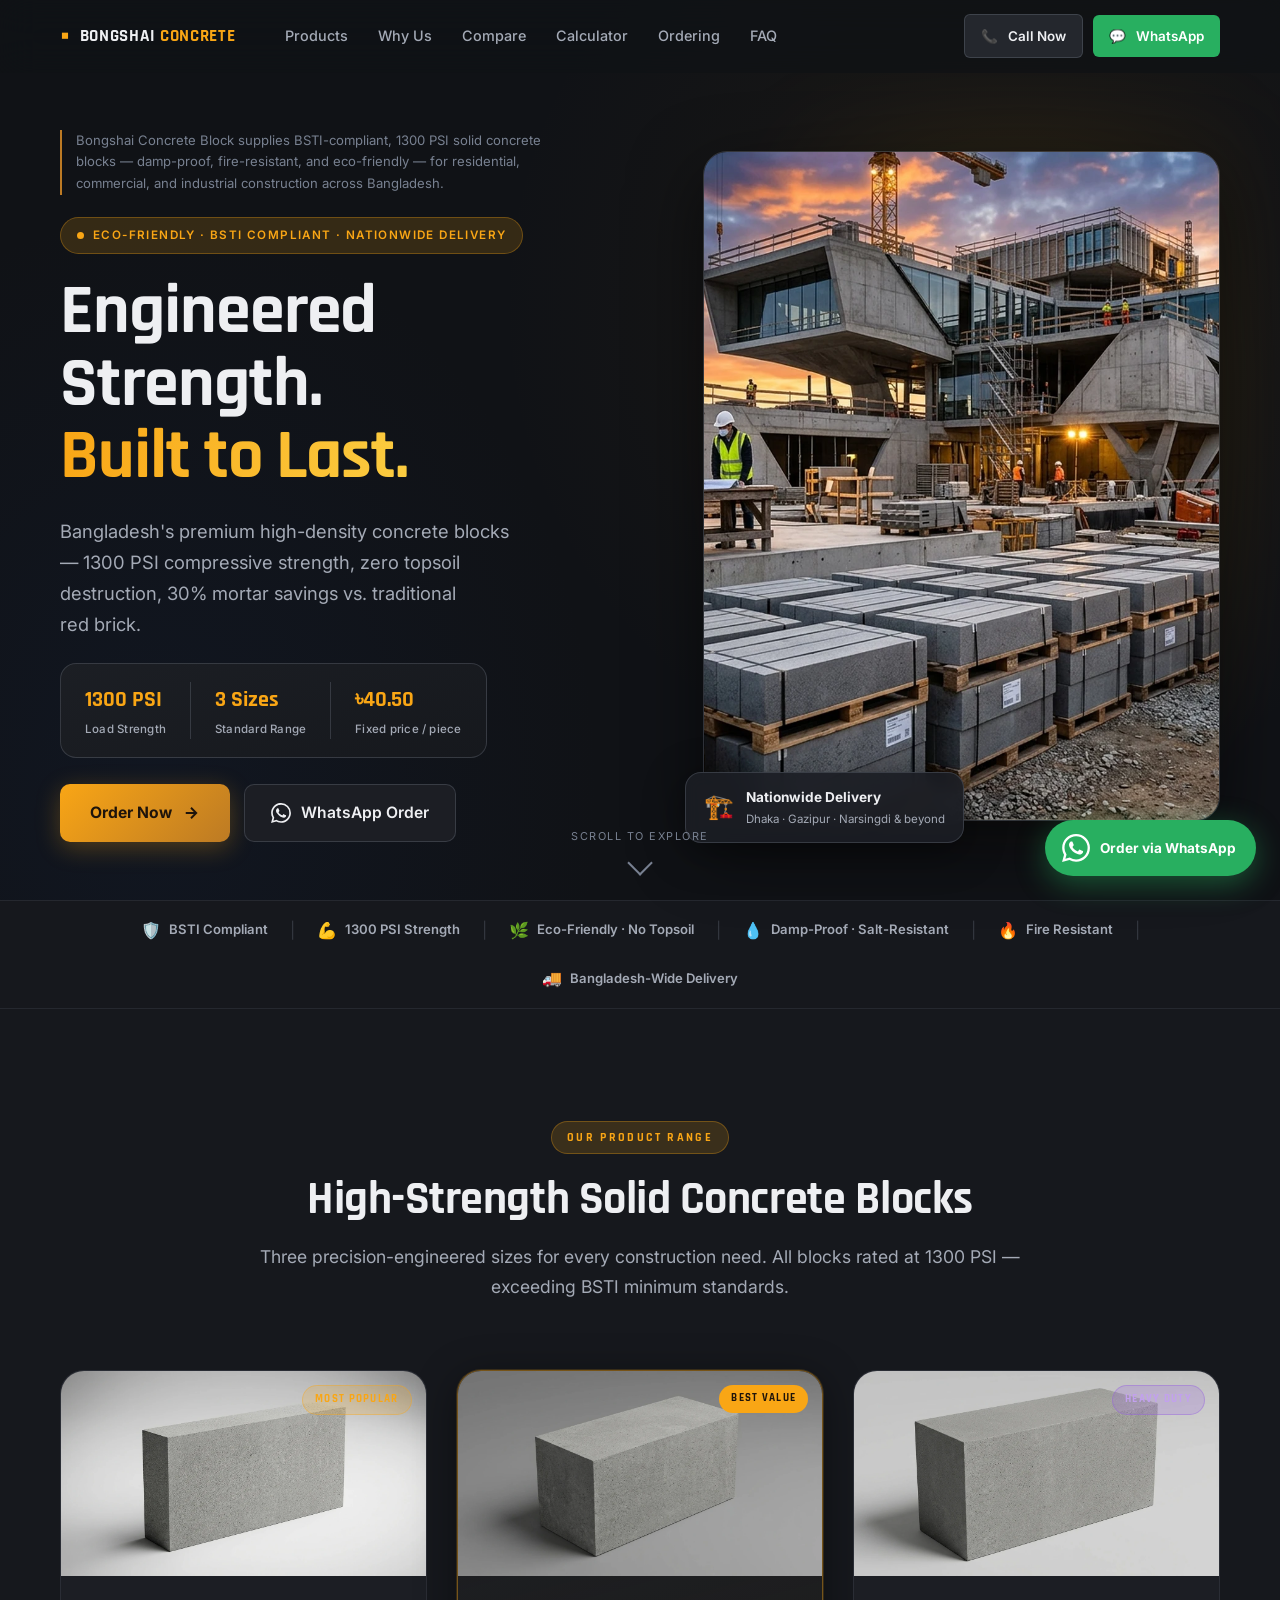
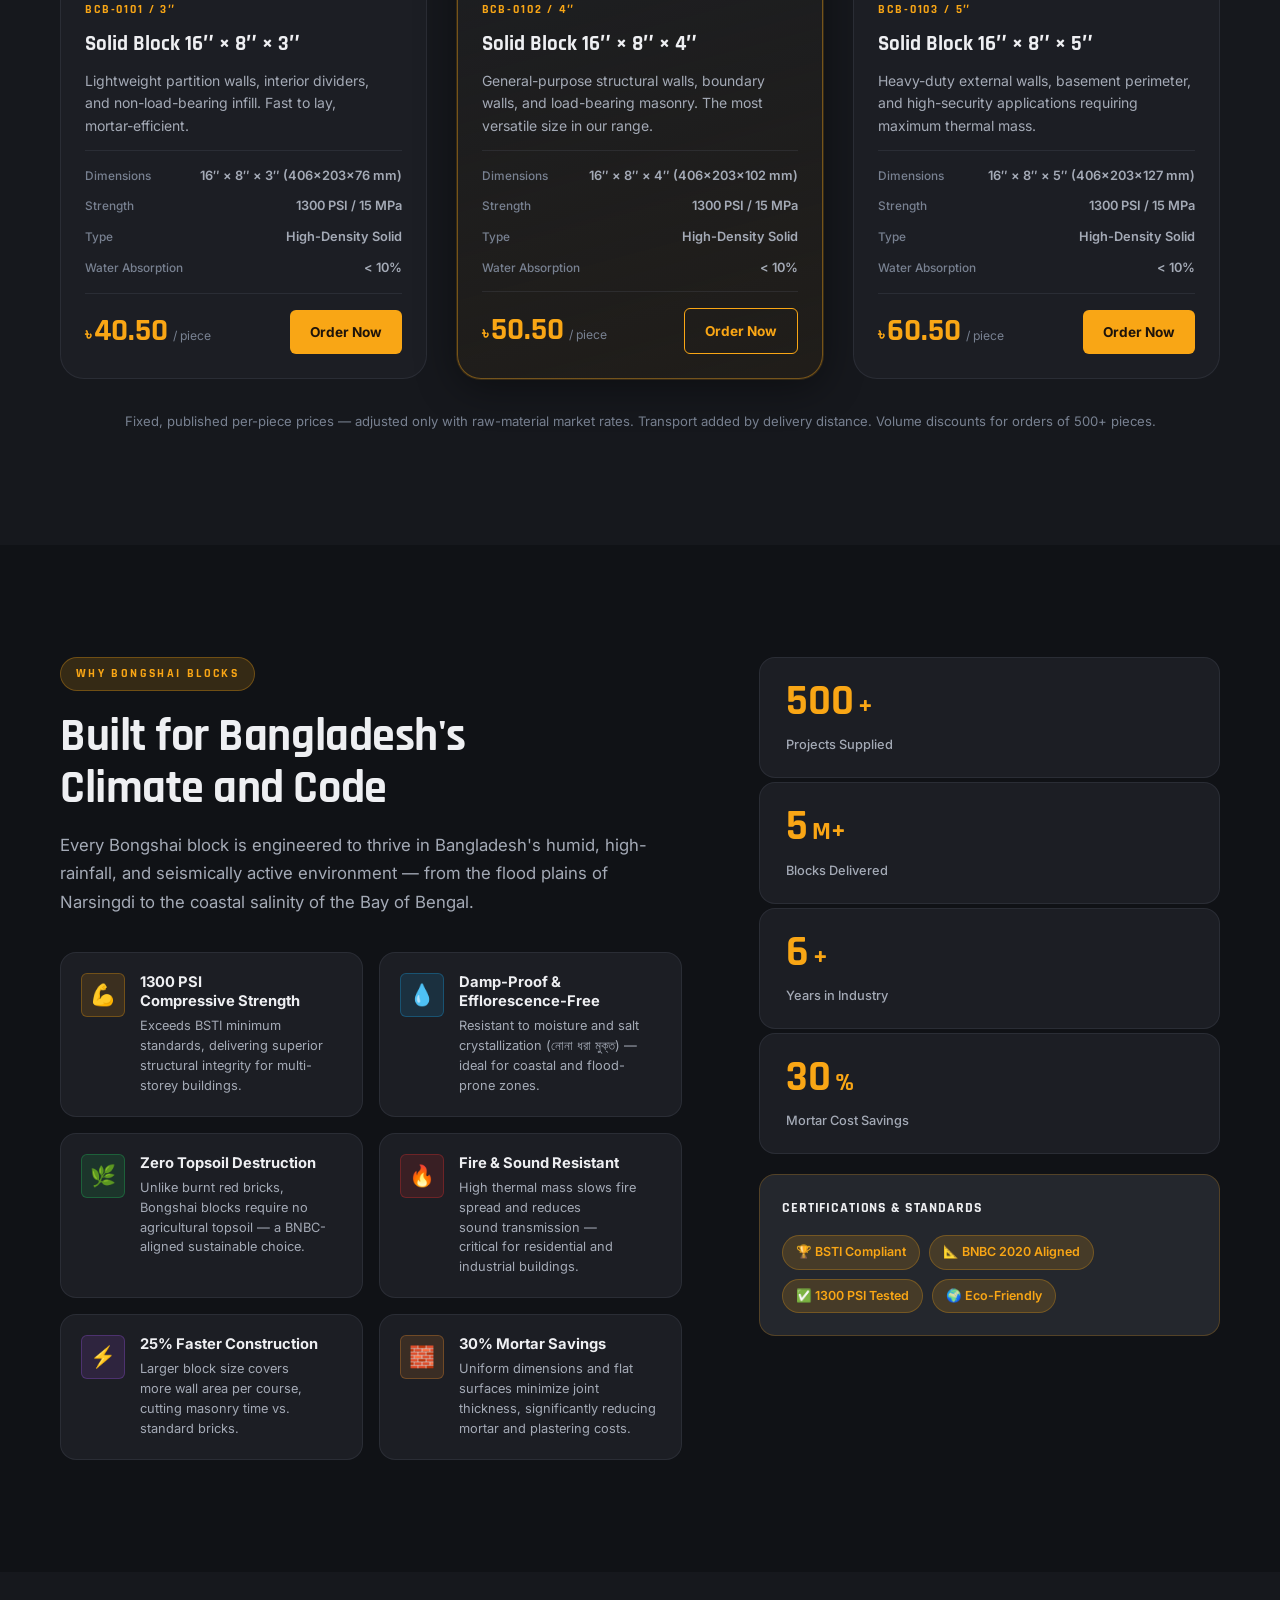
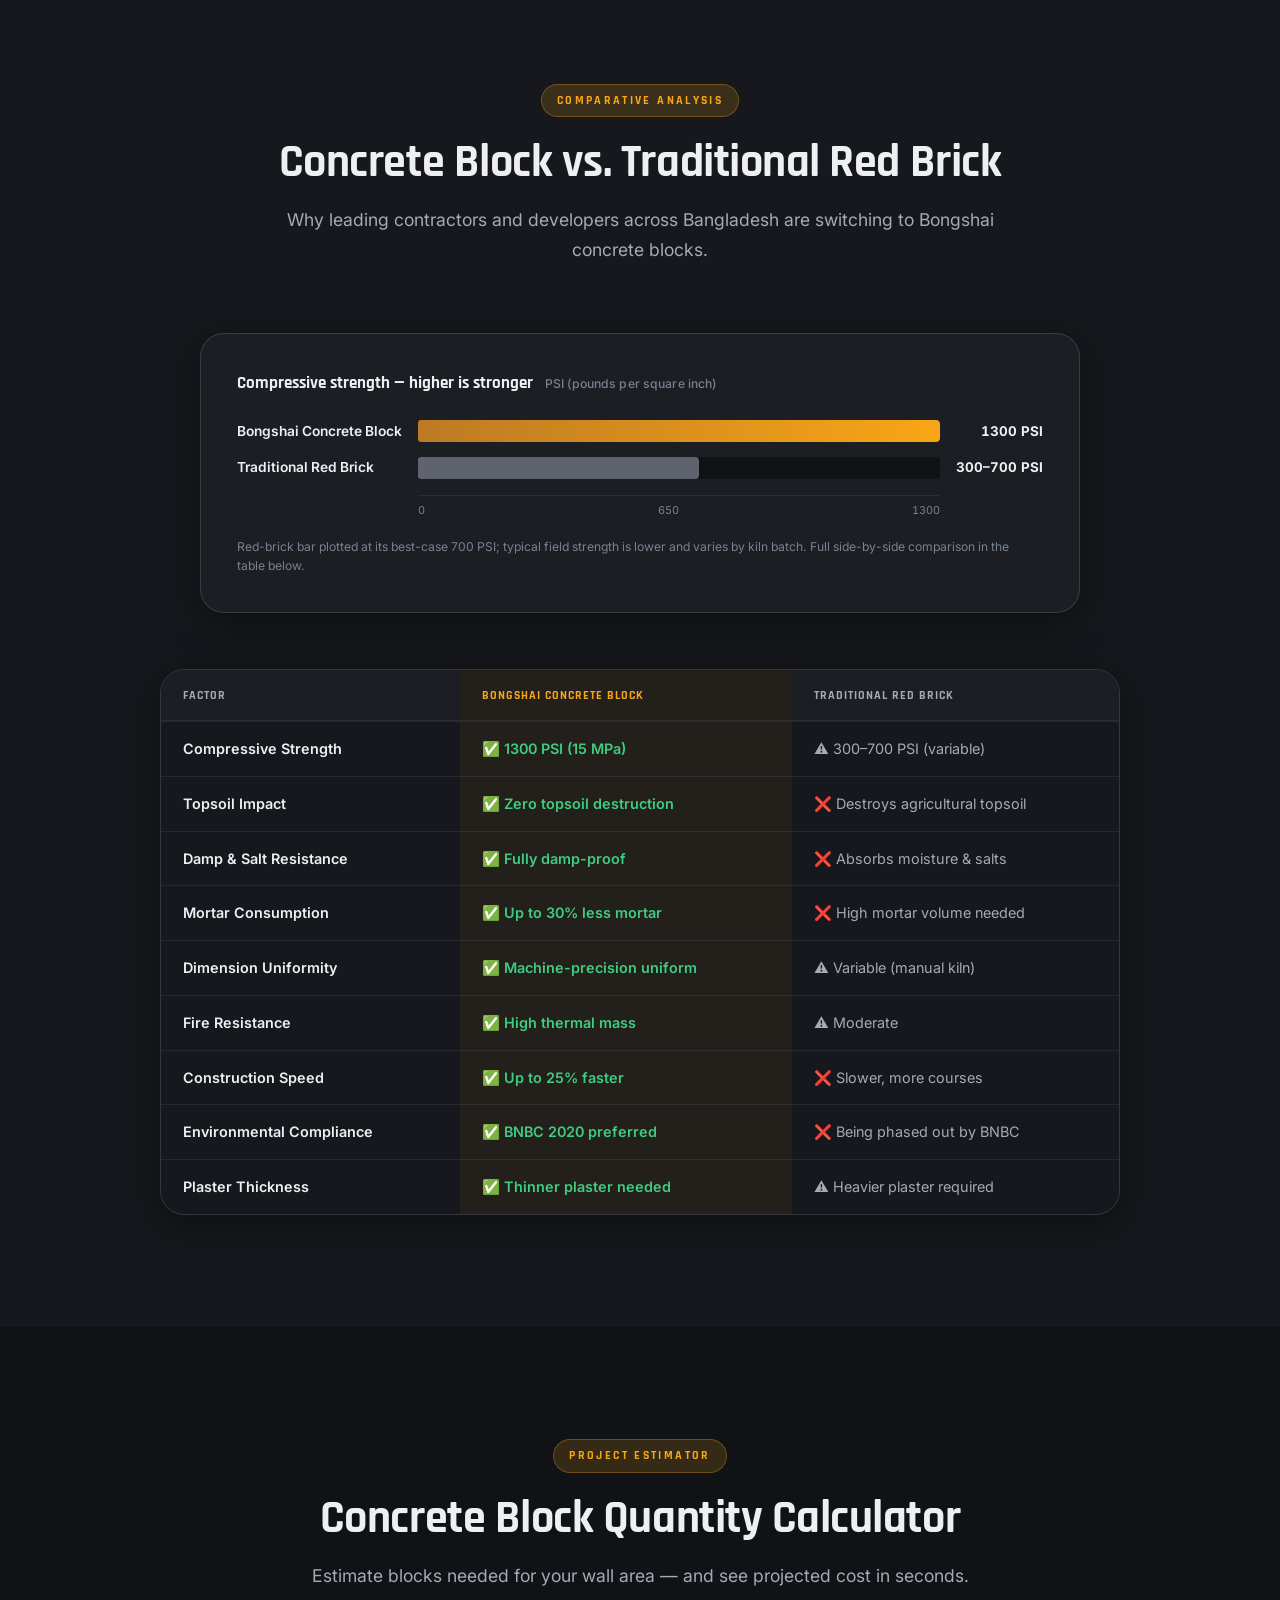
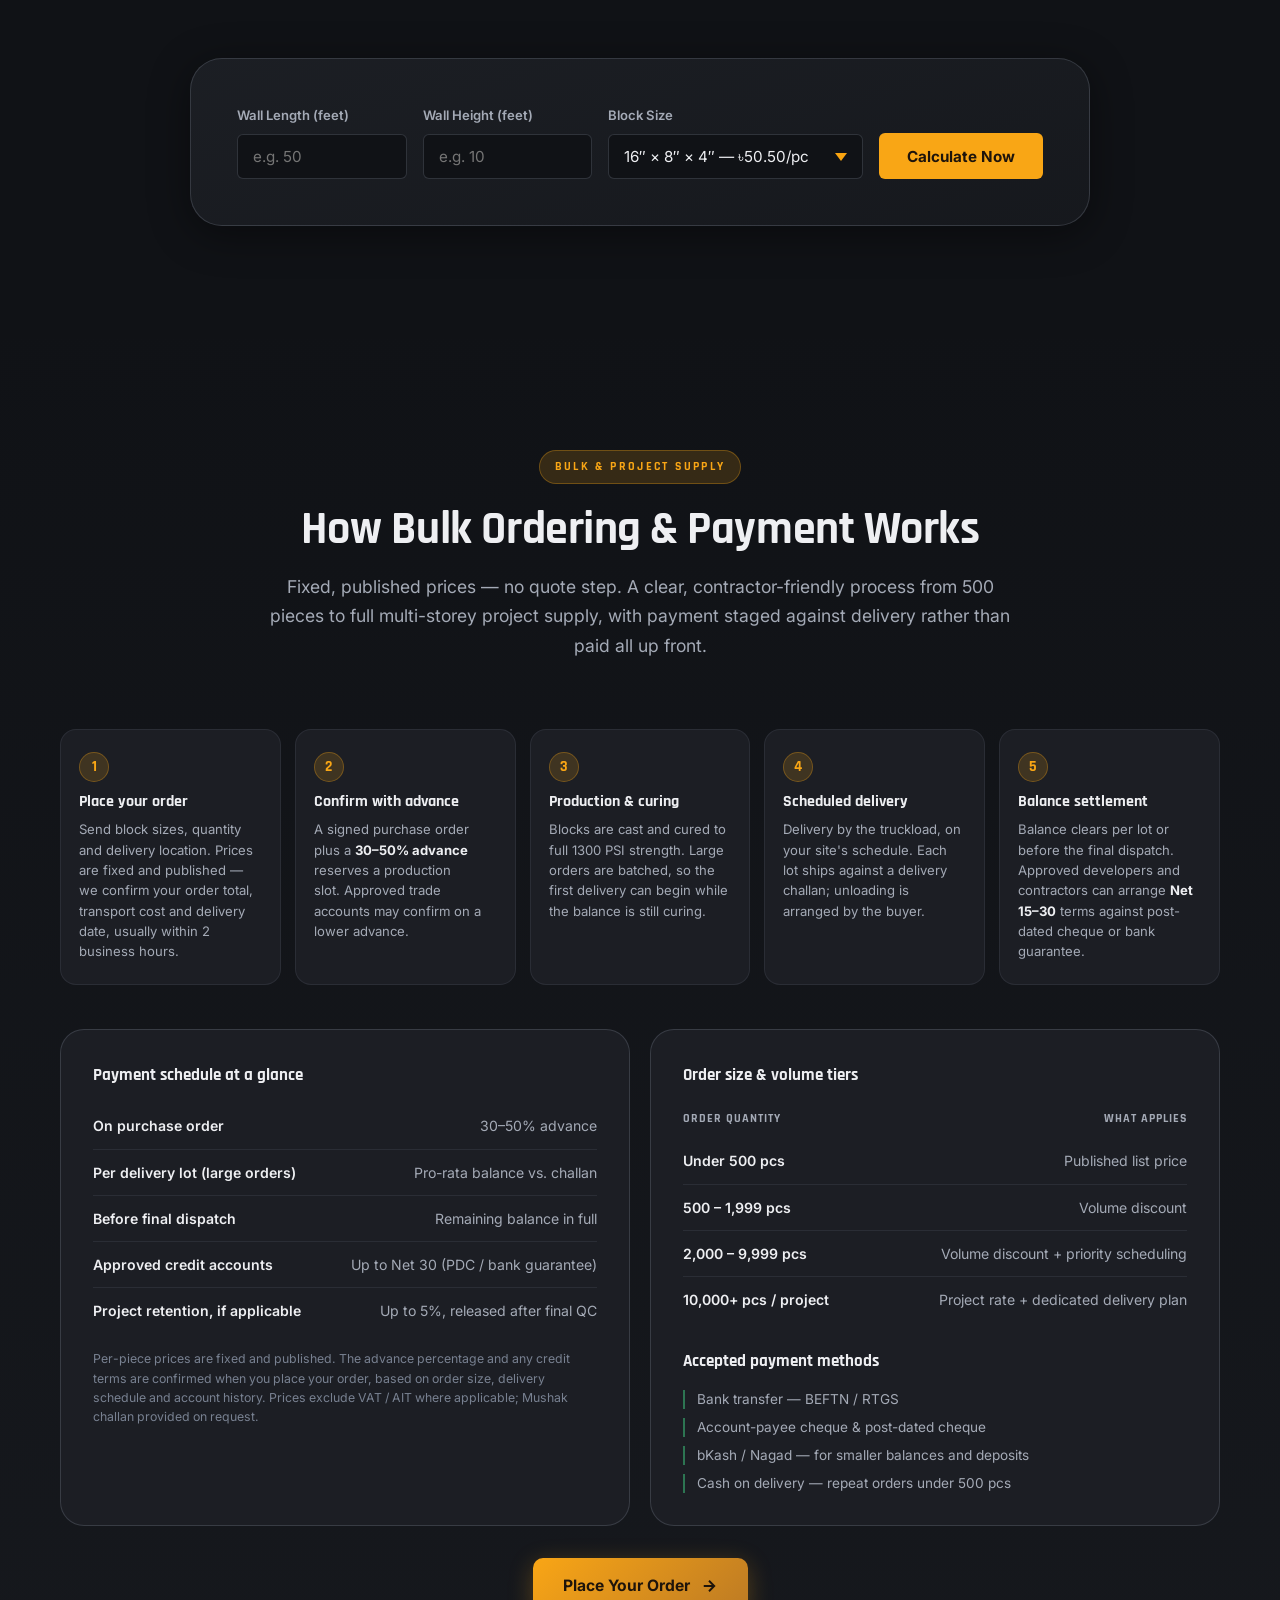
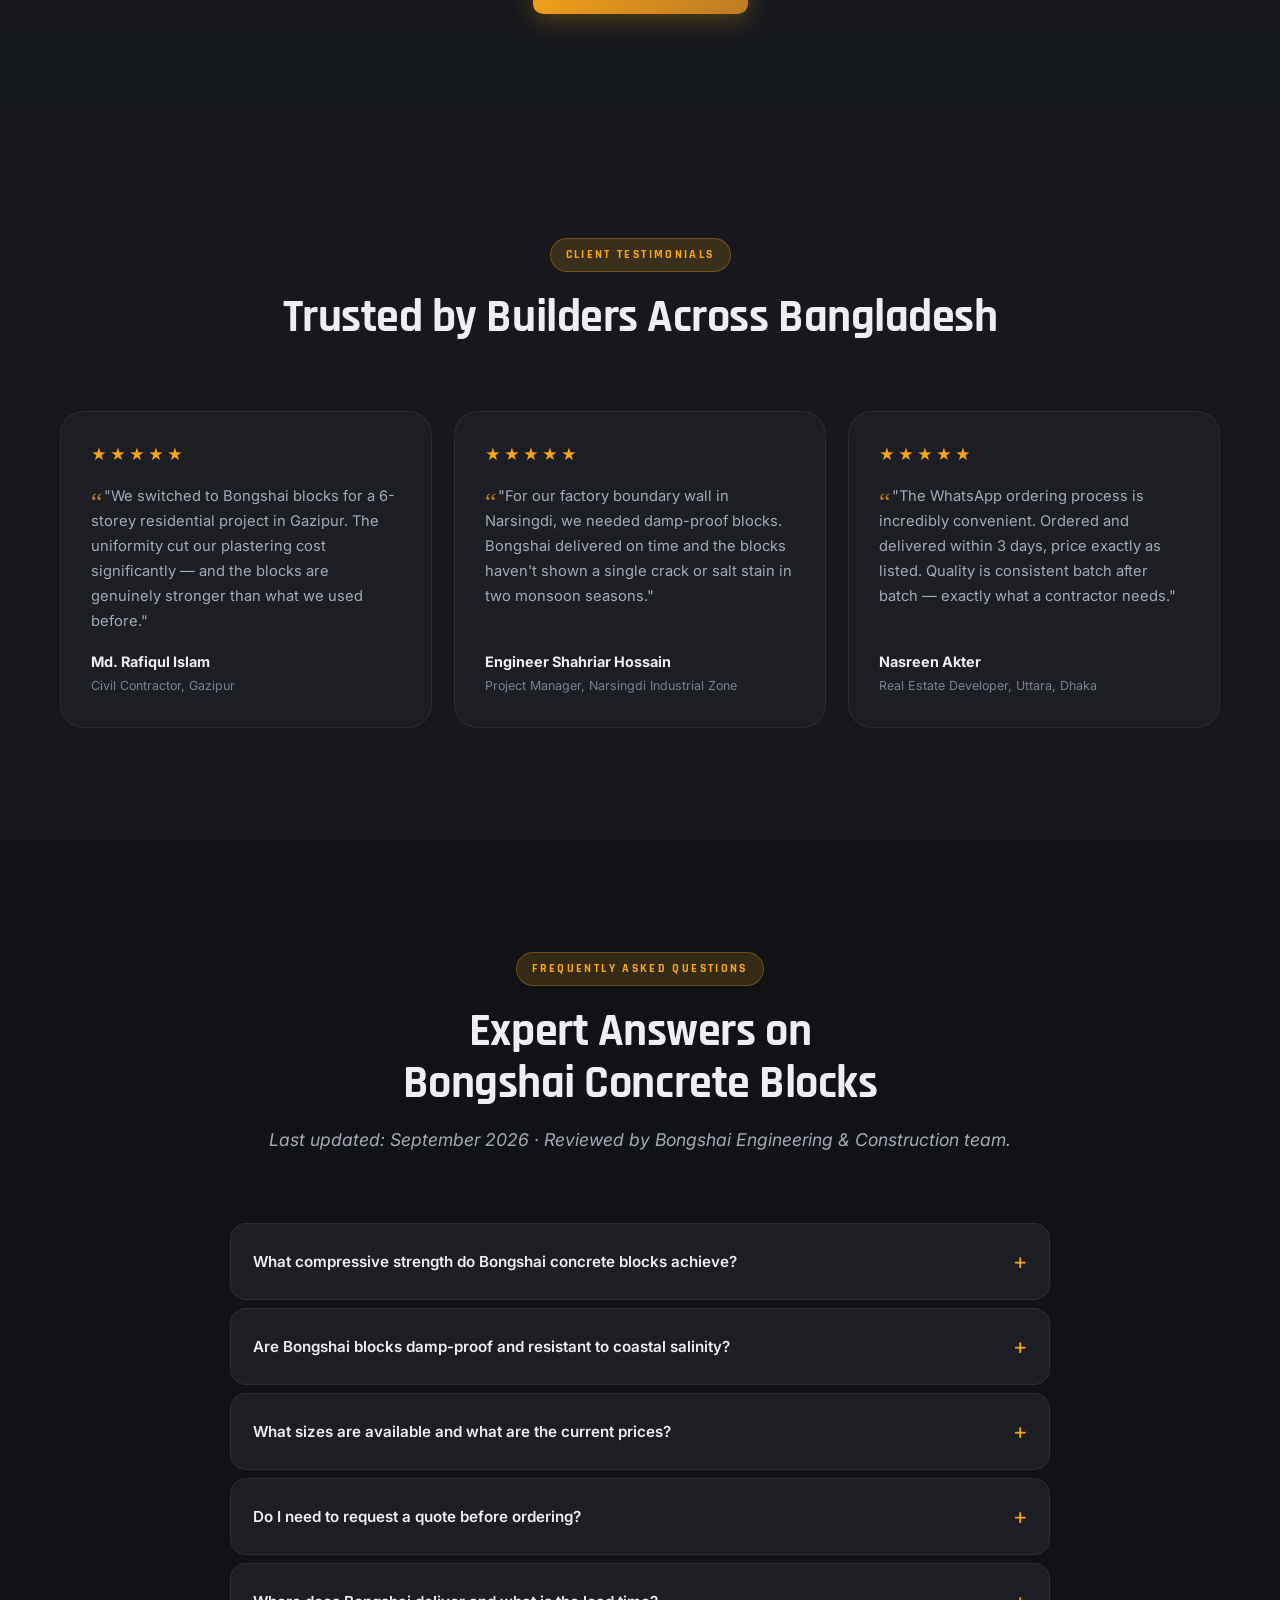
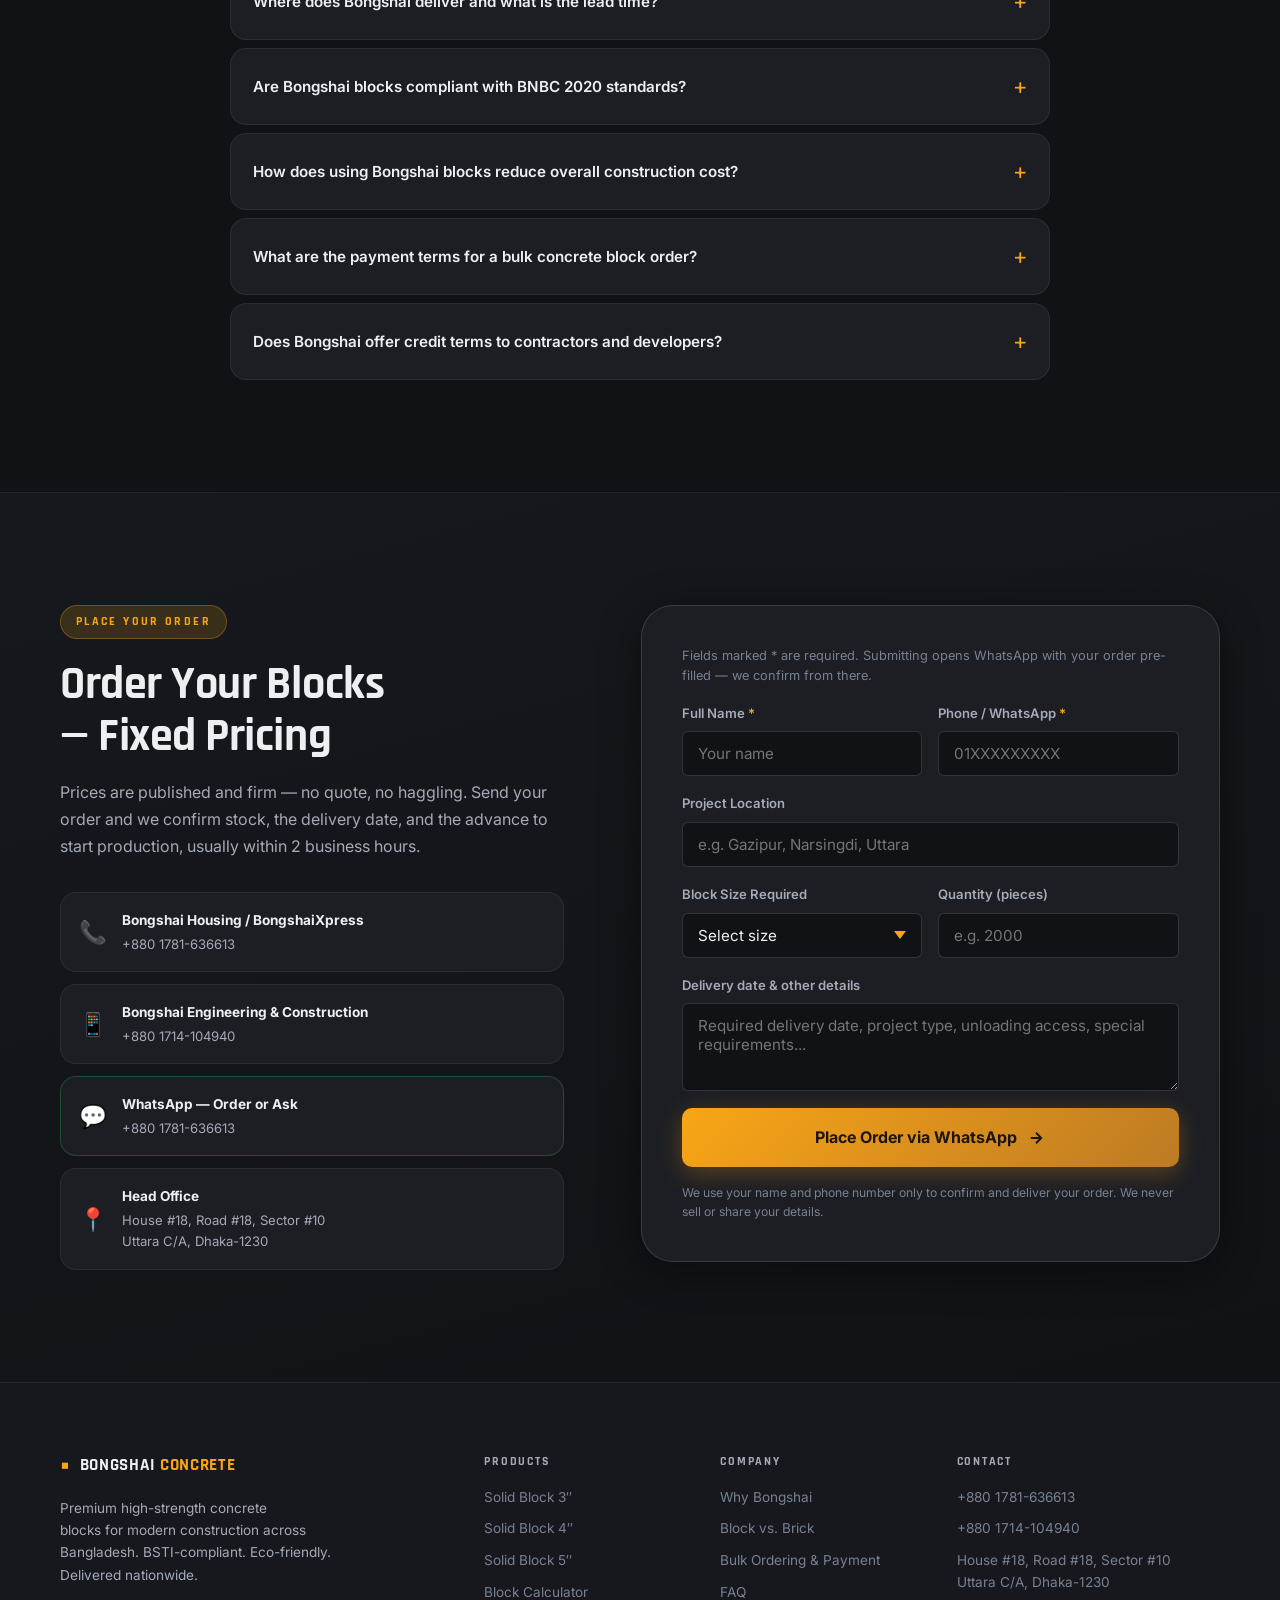
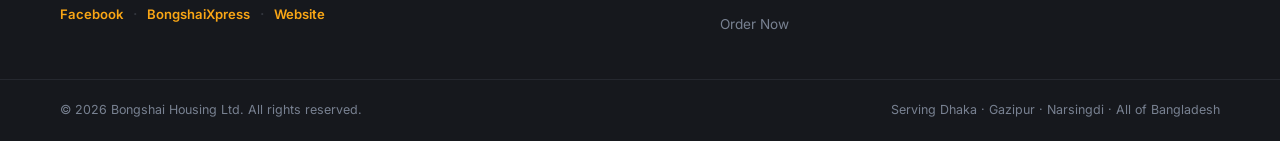
==== commit 89e17537: "fix: add cache buster v=2 to product images for instant live update" ====
--- a/index.html
+++ b/index.html
@@ -285,8 +285,8 @@
             <div class="product-badge-popular">Most Popular</div>
             <div class="product-img-wrap">
               <picture>
-                <source srcset="assets/block-3.webp" type="image/webp" />
-                <img src="assets/block-3.jpg" width="800" height="447" alt="Bongshai 16 by 8 by 3 inch solid concrete block" class="product-img" loading="lazy" decoding="async" />
+                <source srcset="assets/block-3.webp?v=2" type="image/webp" />
+                <img src="assets/block-3.jpg?v=2" width="800" height="447" alt="Bongshai 16 by 8 by 3 inch solid concrete block" class="product-img" loading="lazy" decoding="async" />
               </picture>
             </div>
             <div class="product-body">
@@ -312,8 +312,8 @@
             <div class="product-badge-best">Best Value</div>
             <div class="product-img-wrap">
               <picture>
-                <source srcset="assets/block-4.webp" type="image/webp" />
-                <img src="assets/block-4.jpg" width="800" height="447" alt="Bongshai 16 by 8 by 4 inch solid concrete block" class="product-img" loading="lazy" decoding="async" />
+                <source srcset="assets/block-4.webp?v=2" type="image/webp" />
+                <img src="assets/block-4.jpg?v=2" width="800" height="447" alt="Bongshai 16 by 8 by 4 inch solid concrete block" class="product-img" loading="lazy" decoding="async" />
               </picture>
             </div>
             <div class="product-body">
@@ -339,8 +339,8 @@
             <div class="product-badge-pro">Heavy Duty</div>
             <div class="product-img-wrap">
               <picture>
-                <source srcset="assets/block-5.webp" type="image/webp" />
-                <img src="assets/block-5.jpg" width="800" height="447" alt="Bongshai 16 by 8 by 5 inch heavy duty solid concrete block" class="product-img" loading="lazy" decoding="async" />
+                <source srcset="assets/block-5.webp?v=2" type="image/webp" />
+                <img src="assets/block-5.jpg?v=2" width="800" height="447" alt="Bongshai 16 by 8 by 5 inch heavy duty solid concrete block" class="product-img" loading="lazy" decoding="async" />
               </picture>
             </div>
             <div class="product-body">
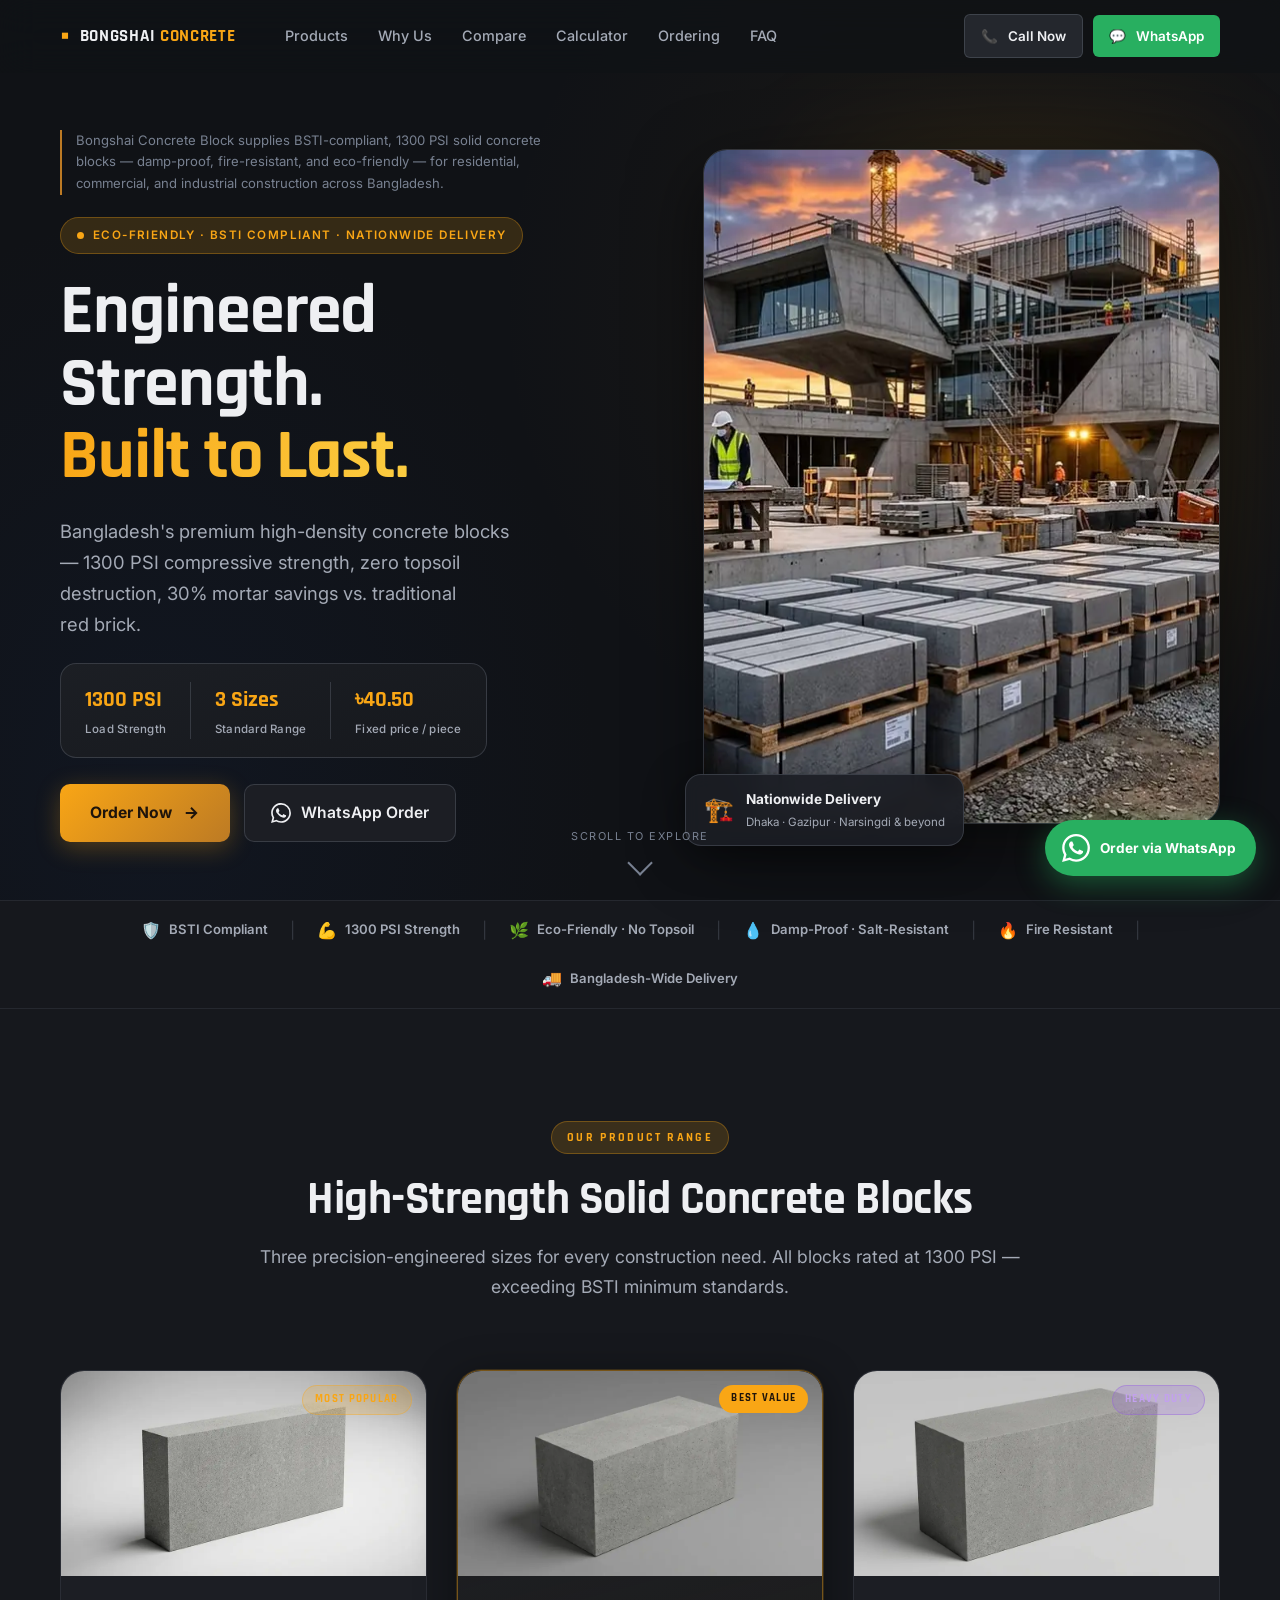
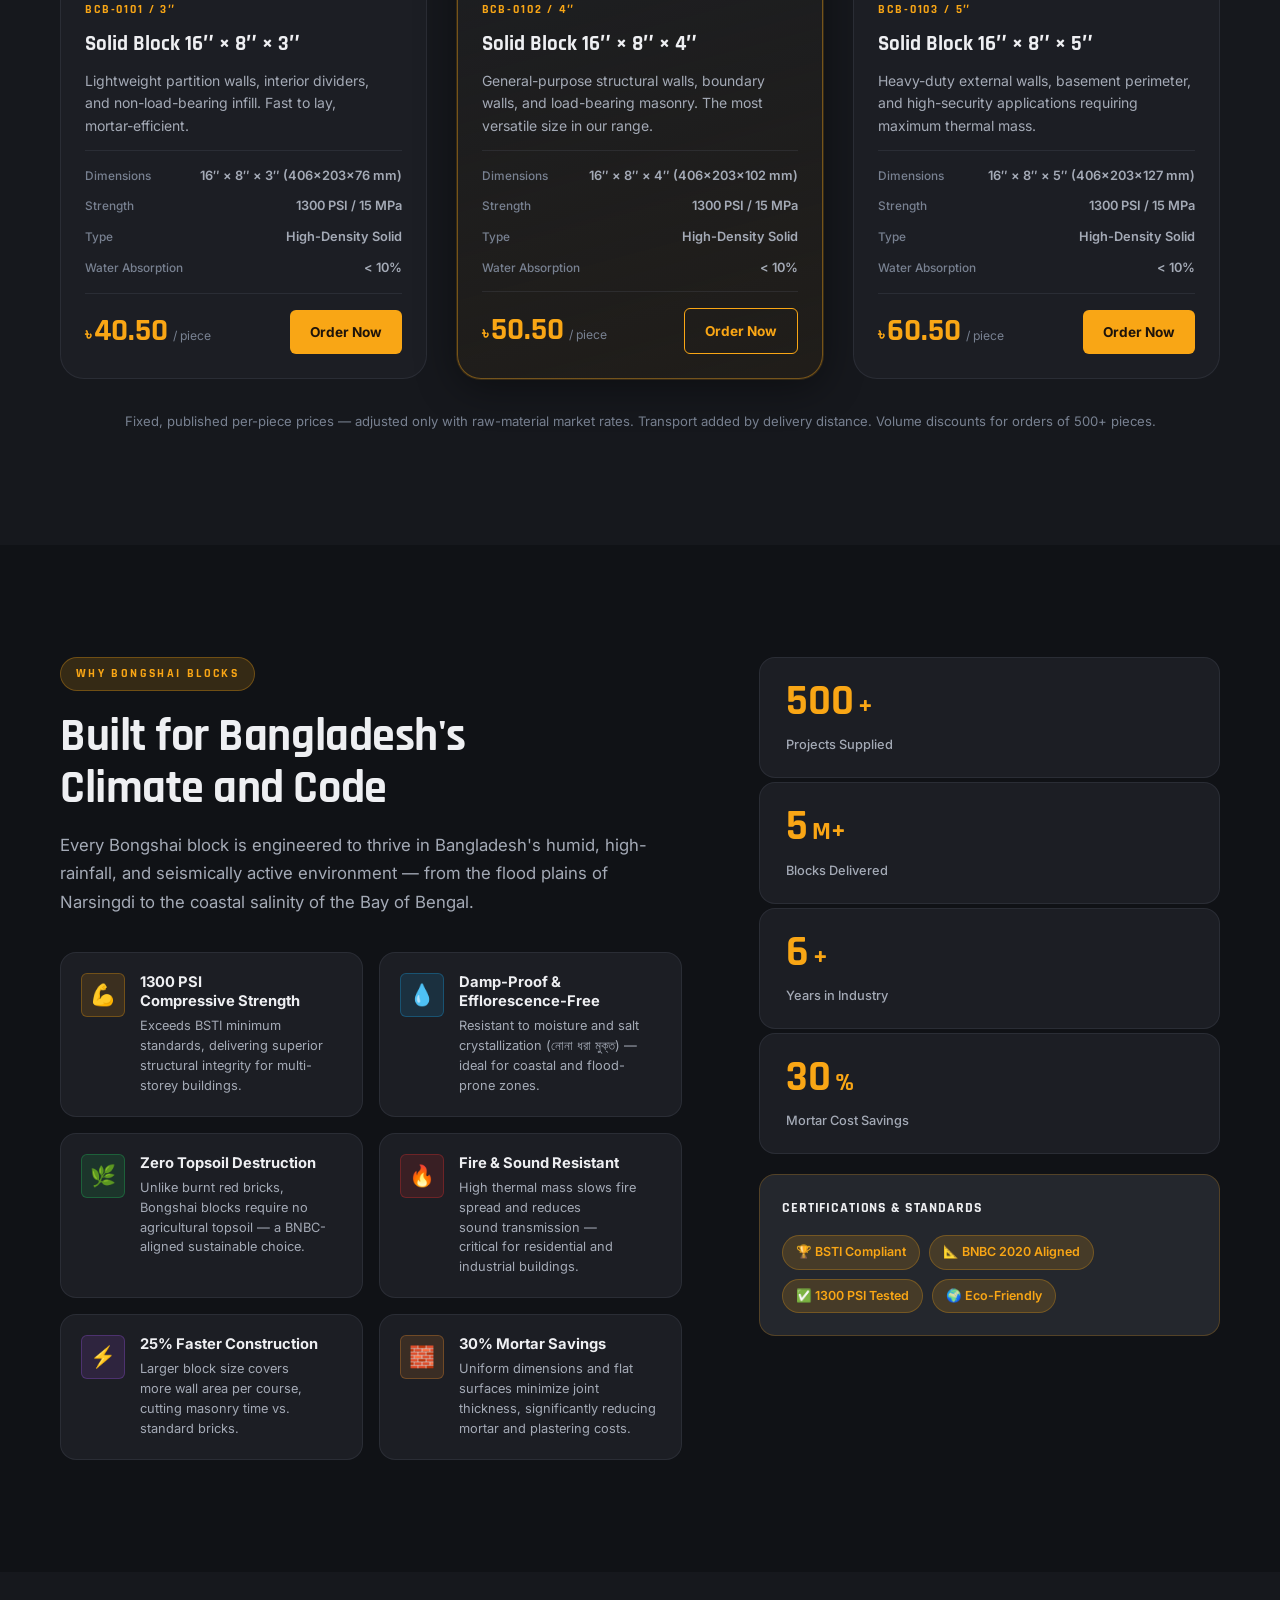
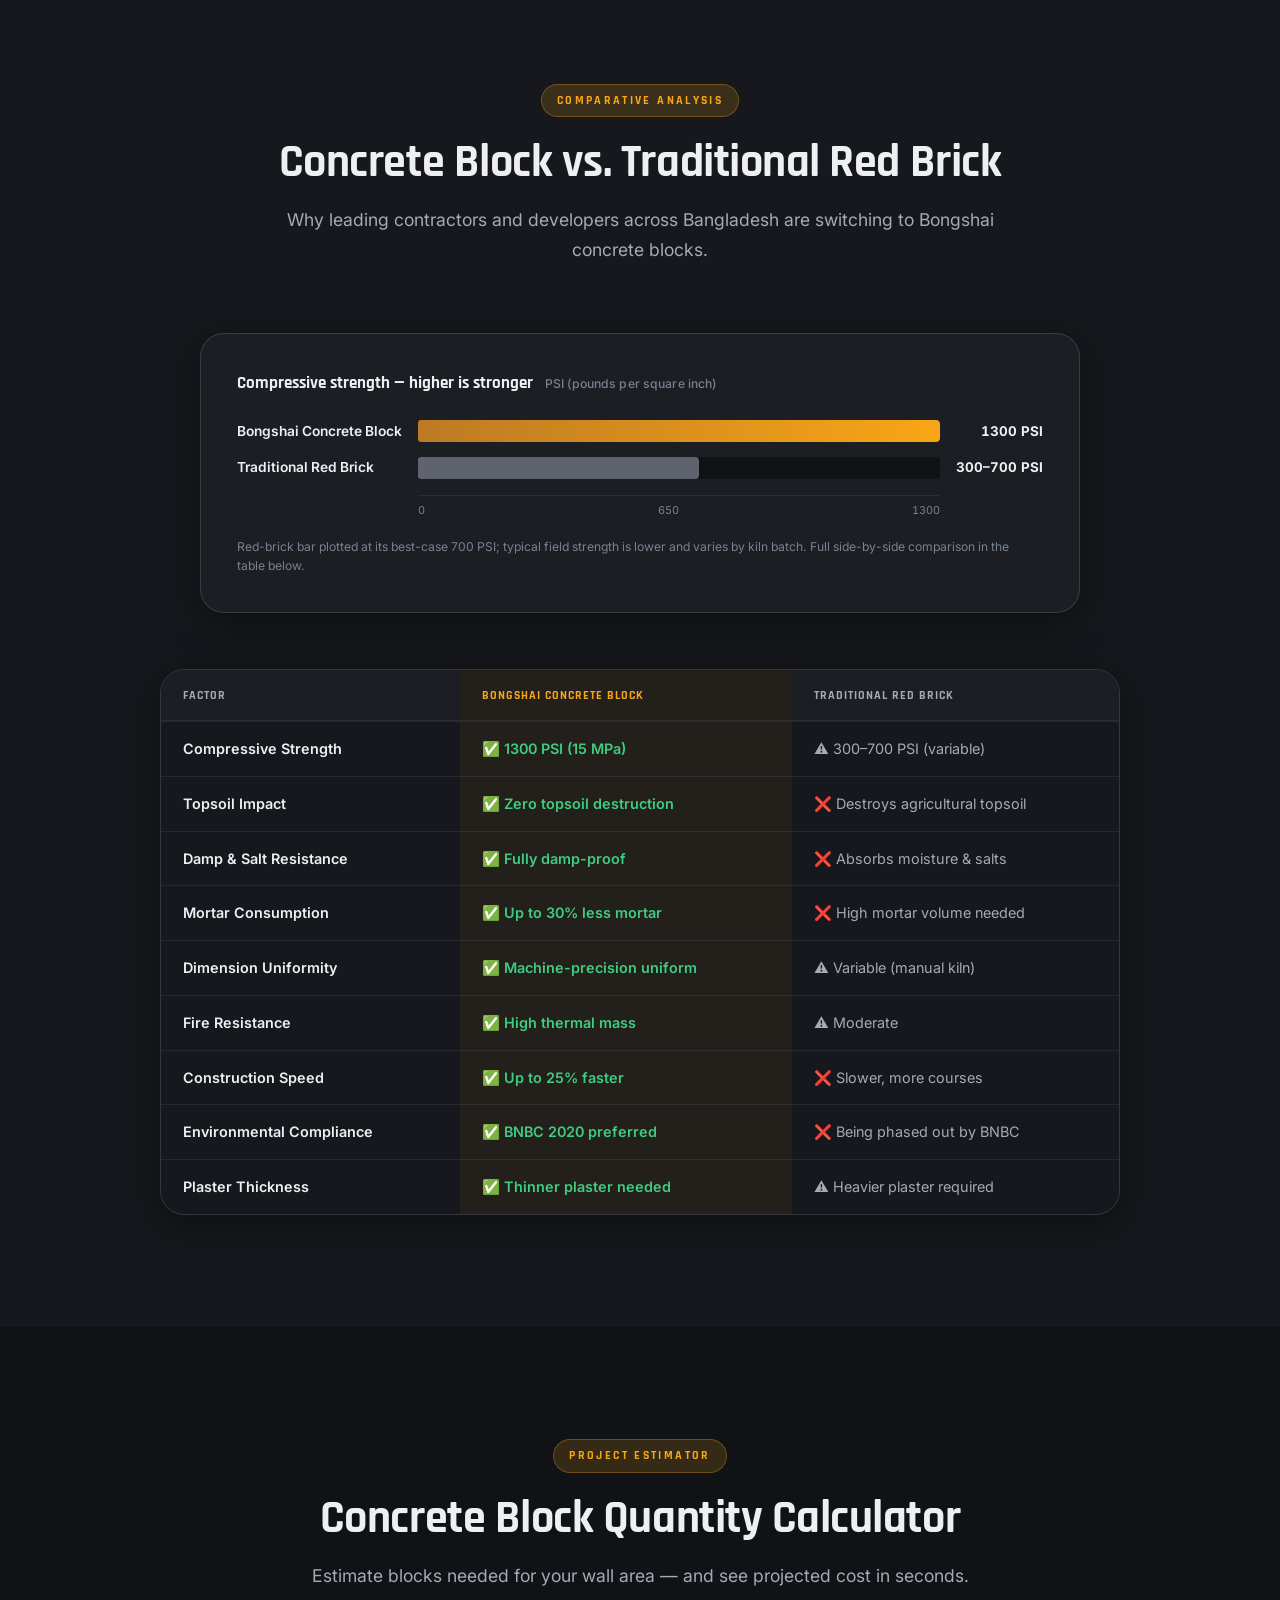
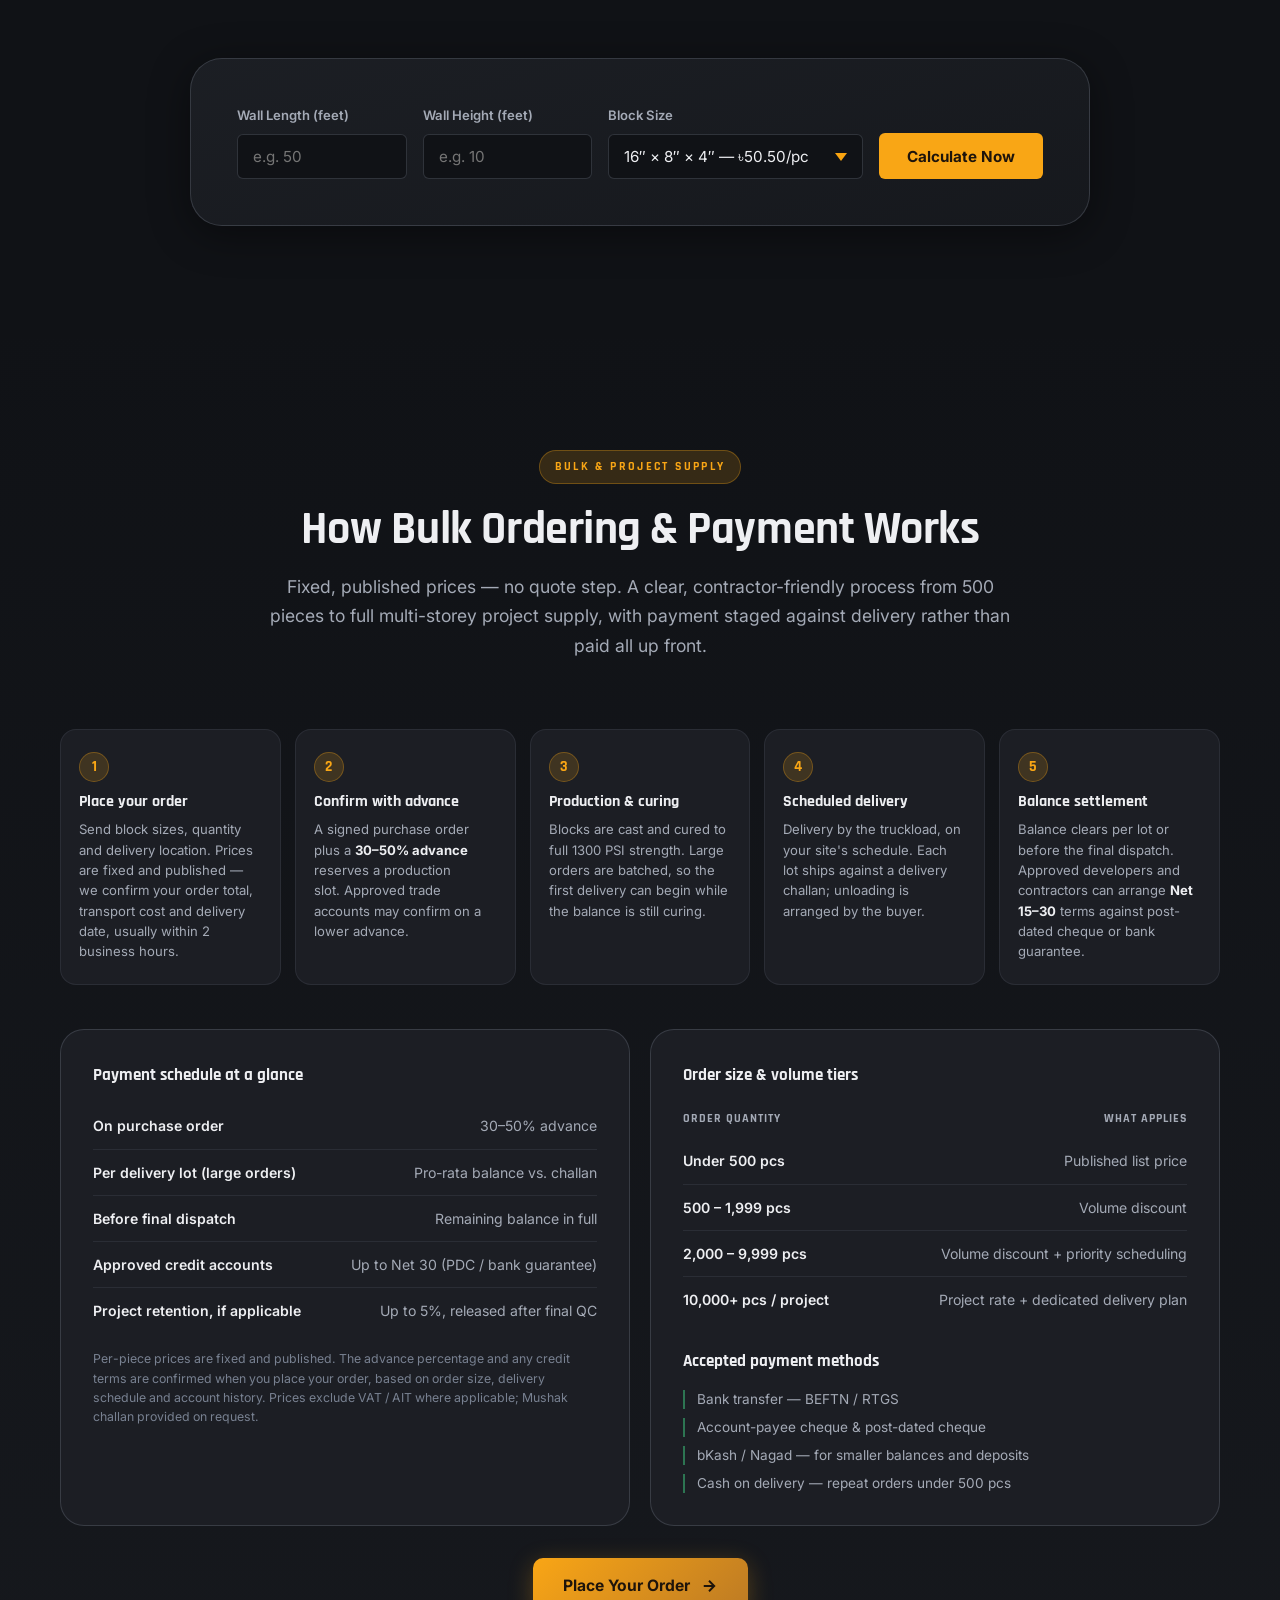
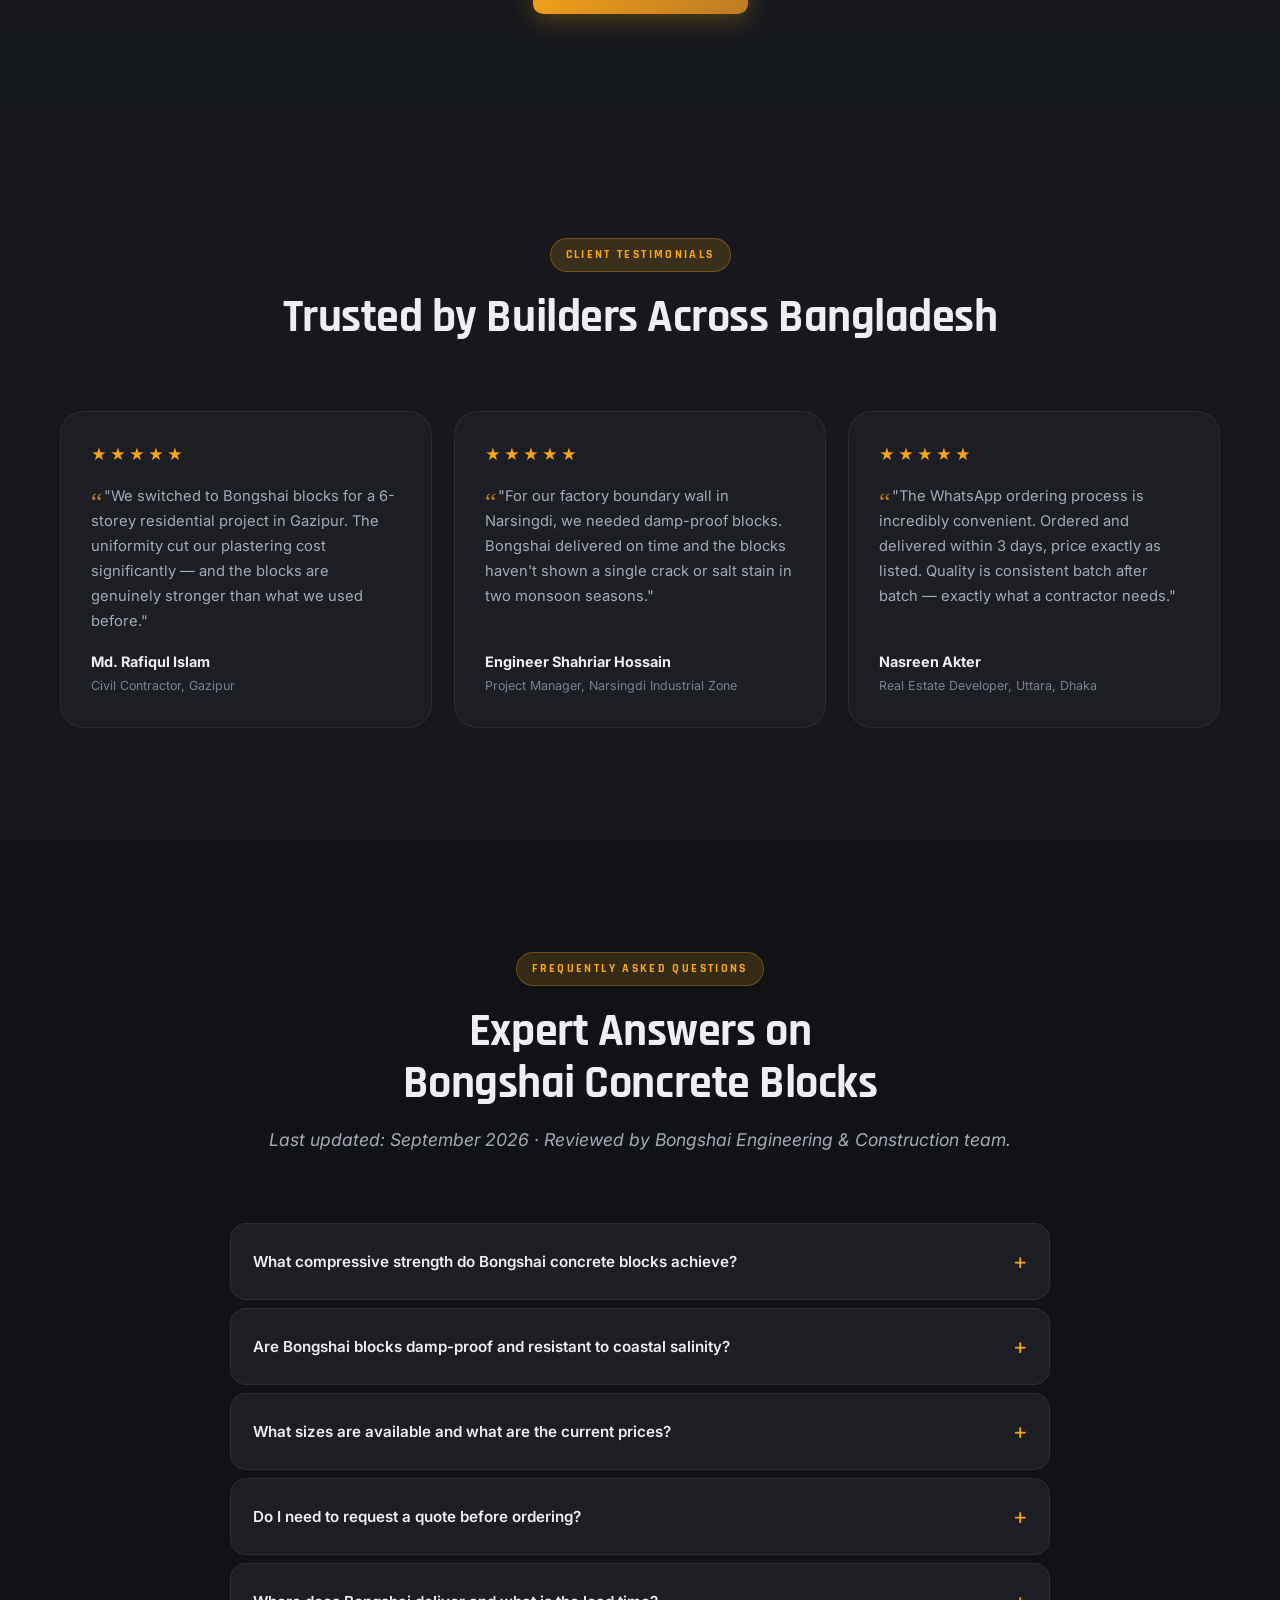
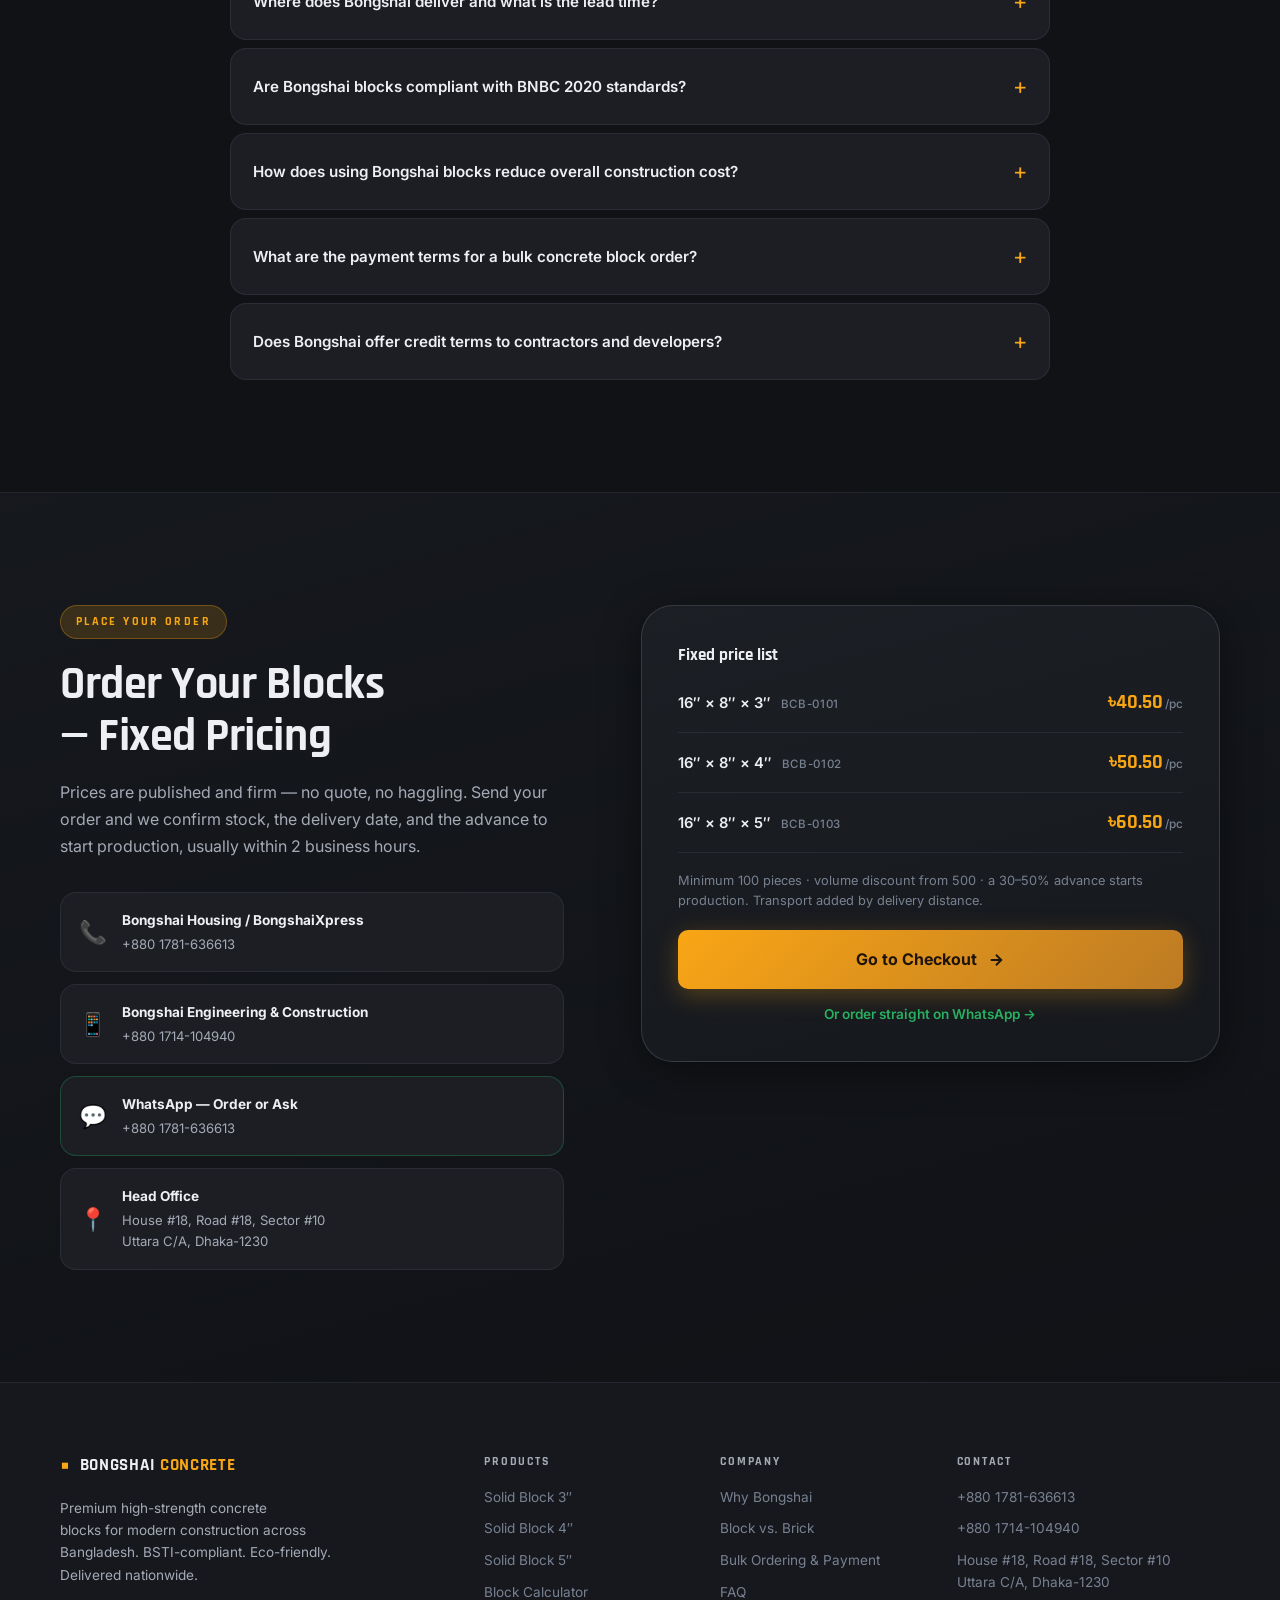
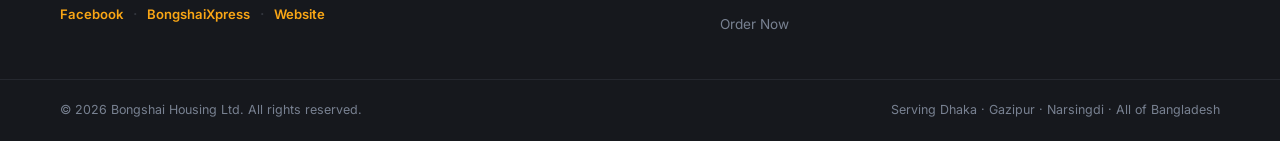
==== commit 7dff7062: "feat: add checkout page; slim landing order section; re-optimise images - New /checkout.html + check" ====
--- a/index.html
+++ b/index.html
@@ -42,7 +42,7 @@
   <link href="https://fonts.googleapis.com/css2?family=Inter:wght@400;500;600;700;800;900&family=Rajdhani:wght@600;700&display=swap" rel="stylesheet" />
 
   <!-- Prioritise the hero image (LCP) -->
-  <link rel="preload" as="image" href="assets/hero.webp" type="image/webp" fetchpriority="high" />
+  <link rel="preload" as="image" href="assets/hero.webp?v=3" type="image/webp" fetchpriority="high" />
 
   <link rel="stylesheet" href="style.css" />
 
@@ -102,7 +102,7 @@
         "width": { "@type": "QuantitativeValue", "value": 3, "unitCode": "INH" },
         "offers": {
           "@type": "Offer",
-          "url": "https://blocks.bongshaihousing.com/#order",
+          "url": "https://blocks.bongshaihousing.com/#product-16x8x3",
           "priceCurrency": "BDT",
           "price": "40.50",
           "priceValidUntil": "2027-12-31",
@@ -124,7 +124,7 @@
         "width": { "@type": "QuantitativeValue", "value": 4, "unitCode": "INH" },
         "offers": {
           "@type": "Offer",
-          "url": "https://blocks.bongshaihousing.com/#order",
+          "url": "https://blocks.bongshaihousing.com/#product-16x8x4",
           "priceCurrency": "BDT",
           "price": "50.50",
           "priceValidUntil": "2027-12-31",
@@ -146,7 +146,7 @@
         "width": { "@type": "QuantitativeValue", "value": 5, "unitCode": "INH" },
         "offers": {
           "@type": "Offer",
-          "url": "https://blocks.bongshaihousing.com/#order",
+          "url": "https://blocks.bongshaihousing.com/#product-16x8x5",
           "priceCurrency": "BDT",
           "price": "60.50",
           "priceValidUntil": "2027-12-31",
@@ -229,7 +229,7 @@
         <div class="stat-pill"><strong>৳40.50</strong><span>Fixed price / piece</span></div>
       </div>
       <div class="hero-actions">
-        <a href="#order" class="btn-primary" id="hero-order-btn">
+        <a href="checkout.html" class="btn-primary" id="hero-order-btn">
           <span>Order Now</span>
           <svg width="18" height="18" viewBox="0 0 24 24" fill="none" stroke="currentColor" stroke-width="2.5" aria-hidden="true" focusable="false"><path d="M5 12h14M12 5l7 7-7 7"/></svg>
         </a>
@@ -242,8 +242,8 @@
     <div class="hero-image-wrap">
       <div class="hero-img-glow" aria-hidden="true"></div>
       <picture>
-        <source srcset="assets/hero.webp" type="image/webp" />
-        <img src="assets/hero.jpg" width="1200" height="670" alt="Bongshai concrete block manufacturing yard with pallets of high-strength solid blocks at golden hour" class="hero-img" loading="eager" fetchpriority="high" decoding="async" />
+        <source srcset="assets/hero.webp?v=3" type="image/webp" />
+        <img src="assets/hero.jpg?v=3" width="1200" height="675" alt="Bongshai concrete block manufacturing yard with pallets of high-strength solid blocks at golden hour" class="hero-img" loading="eager" fetchpriority="high" decoding="async" />
       </picture>
       <div class="hero-floating-card">
         <div class="fc-icon" aria-hidden="true">🏗️</div>
@@ -285,8 +285,8 @@
             <div class="product-badge-popular">Most Popular</div>
             <div class="product-img-wrap">
               <picture>
-                <source srcset="assets/block-3.webp?v=2" type="image/webp" />
-                <img src="assets/block-3.jpg?v=2" width="800" height="447" alt="Bongshai 16 by 8 by 3 inch solid concrete block" class="product-img" loading="lazy" decoding="async" />
+                <source srcset="assets/block-3.webp?v=3" type="image/webp" />
+                <img src="assets/block-3.jpg?v=3" width="900" height="506" alt="Bongshai 16 by 8 by 3 inch solid concrete block" class="product-img" loading="lazy" decoding="async" />
               </picture>
             </div>
             <div class="product-body">
@@ -301,7 +301,7 @@
               </div>
               <div class="product-price-row">
                 <div class="price-tag"><span class="price-currency">৳</span><span class="price-amount">40.50</span><span class="price-unit">/ piece</span></div>
-                <a href="#order" class="btn-product-order" id="order-3inch" data-mcp-action="fill-order-form" data-mcp-param-product="16x8x3">Order Now</a>
+                <a href="checkout.html?size=16x8x3" class="btn-product-order" id="order-3inch" data-mcp-action="fill-order-form" data-mcp-param-product="16x8x3">Order Now</a>
               </div>
             </div>
           </div>
@@ -312,8 +312,8 @@
             <div class="product-badge-best">Best Value</div>
             <div class="product-img-wrap">
               <picture>
-                <source srcset="assets/block-4.webp?v=2" type="image/webp" />
-                <img src="assets/block-4.jpg?v=2" width="800" height="447" alt="Bongshai 16 by 8 by 4 inch solid concrete block" class="product-img" loading="lazy" decoding="async" />
+                <source srcset="assets/block-4.webp?v=3" type="image/webp" />
+                <img src="assets/block-4.jpg?v=3" width="900" height="506" alt="Bongshai 16 by 8 by 4 inch solid concrete block" class="product-img" loading="lazy" decoding="async" />
               </picture>
             </div>
             <div class="product-body">
@@ -328,7 +328,7 @@
               </div>
               <div class="product-price-row">
                 <div class="price-tag"><span class="price-currency">৳</span><span class="price-amount">50.50</span><span class="price-unit">/ piece</span></div>
-                <a href="#order" class="btn-product-order" id="order-4inch" data-mcp-action="fill-order-form" data-mcp-param-product="16x8x4">Order Now</a>
+                <a href="checkout.html?size=16x8x4" class="btn-product-order" id="order-4inch" data-mcp-action="fill-order-form" data-mcp-param-product="16x8x4">Order Now</a>
               </div>
             </div>
           </div>
@@ -339,8 +339,8 @@
             <div class="product-badge-pro">Heavy Duty</div>
             <div class="product-img-wrap">
               <picture>
-                <source srcset="assets/block-5.webp?v=2" type="image/webp" />
-                <img src="assets/block-5.jpg?v=2" width="800" height="447" alt="Bongshai 16 by 8 by 5 inch heavy duty solid concrete block" class="product-img" loading="lazy" decoding="async" />
+                <source srcset="assets/block-5.webp?v=3" type="image/webp" />
+                <img src="assets/block-5.jpg?v=3" width="900" height="506" alt="Bongshai 16 by 8 by 5 inch heavy duty solid concrete block" class="product-img" loading="lazy" decoding="async" />
               </picture>
             </div>
             <div class="product-body">
@@ -355,7 +355,7 @@
               </div>
               <div class="product-price-row">
                 <div class="price-tag"><span class="price-currency">৳</span><span class="price-amount">60.50</span><span class="price-unit">/ piece</span></div>
-                <a href="#order" class="btn-product-order" id="order-5inch" data-mcp-action="fill-order-form" data-mcp-param-product="16x8x5">Order Now</a>
+                <a href="checkout.html?size=16x8x5" class="btn-product-order" id="order-5inch" data-mcp-action="fill-order-form" data-mcp-param-product="16x8x5">Order Now</a>
               </div>
             </div>
           </div>
@@ -518,7 +518,7 @@
             <div class="result-item"><span class="result-label">Estimated Cost</span><span class="result-value" id="result-cost">—</span></div>
             <div class="result-item"><span class="result-label">Wall Area</span><span class="result-value" id="result-area">—</span></div>
           </div>
-          <p class="result-note">Cost uses our fixed per-piece price and includes a 5% wastage allowance (16″ × 8″ block face); transport is added by distance. <a href="#order">Order these blocks →</a></p>
+          <p class="result-note">Cost uses our fixed per-piece price and includes a 5% wastage allowance (16″ × 8″ block face); transport is added by distance. <a href="checkout.html" id="result-order-link">Order these blocks →</a></p>
         </div>
       </div>
     </div>
@@ -598,7 +598,7 @@
       </div>
 
       <div class="order-cta">
-        <a href="#order" class="btn-primary">
+        <a href="checkout.html" class="btn-primary">
           <span>Place Your Order</span>
           <svg width="18" height="18" viewBox="0 0 24 24" fill="none" stroke="currentColor" stroke-width="2.5" aria-hidden="true" focusable="false"><path d="M5 12h14M12 5l7 7-7 7"/></svg>
         </a>
@@ -710,52 +710,20 @@
           </div>
         </div>
         <div class="quote-right">
-          <form class="quote-form" id="order-form" name="bongshai-order" novalidate data-mcp-action="submit-order">
-            <p class="form-intro" id="form-intro">Fields marked <span aria-hidden="true">*</span><span class="visually-hidden">(required)</span> are required. Submitting opens WhatsApp with your order pre-filled — we confirm from there.</p>
-            <div class="form-row">
-              <div class="form-field">
-                <label for="f-name">Full Name <span aria-hidden="true">*</span></label>
-                <input type="text" id="f-name" name="name" required placeholder="Your name" autocomplete="name" aria-describedby="err-name" />
-                <span class="field-error" id="err-name" hidden>Please enter your name.</span>
-              </div>
-              <div class="form-field">
-                <label for="f-phone">Phone / WhatsApp <span aria-hidden="true">*</span></label>
-                <input type="tel" id="f-phone" name="phone" required placeholder="01XXXXXXXXX" autocomplete="tel" inputmode="tel" pattern="[0-9+\-\s]{6,}" aria-describedby="err-phone" />
-                <span class="field-error" id="err-phone" hidden>Please enter a valid phone number.</span>
-              </div>
-            </div>
-            <div class="form-field">
-              <label for="f-project">Project Location</label>
-              <input type="text" id="f-project" name="project_location" placeholder="e.g. Gazipur, Narsingdi, Uttara" autocomplete="address-level2" />
-            </div>
-            <div class="form-row">
-              <div class="form-field">
-                <label for="f-size">Block Size Required</label>
-                <select id="f-size" name="block_size">
-                  <option value="">Select size</option>
-                  <option value="16x8x3">16″ × 8″ × 3″ — ৳40.50/pc</option>
-                  <option value="16x8x4">16″ × 8″ × 4″ — ৳50.50/pc</option>
-                  <option value="16x8x5">16″ × 8″ × 5″ — ৳60.50/pc</option>
-                  <option value="mixed">Mixed / Not Sure</option>
-                </select>
-              </div>
-              <div class="form-field">
-                <label for="f-qty">Quantity (pieces)</label>
-                <input type="number" id="f-qty" name="quantity" placeholder="e.g. 2000" min="1" inputmode="numeric" />
-              </div>
-            </div>
-            <div class="form-field">
-              <label for="f-msg">Delivery date &amp; other details</label>
-              <textarea id="f-msg" name="message" rows="3" placeholder="Required delivery date, project type, unloading access, special requirements..."></textarea>
-            </div>
-            <button type="submit" class="btn-submit" id="submit-order-btn">
-              <span class="btn-text">Place Order via WhatsApp</span>
+          <div class="order-cta-panel">
+            <h3>Fixed price list</h3>
+            <ul class="order-price-list">
+              <li><span>16″ × 8″ × 3″ <em>BCB-0101</em></span><strong>৳40.50<span>/pc</span></strong></li>
+              <li><span>16″ × 8″ × 4″ <em>BCB-0102</em></span><strong>৳50.50<span>/pc</span></strong></li>
+              <li><span>16″ × 8″ × 5″ <em>BCB-0103</em></span><strong>৳60.50<span>/pc</span></strong></li>
+            </ul>
+            <p class="order-cta-note">Minimum 100 pieces · volume discount from 500 · a 30–50% advance starts production. Transport added by delivery distance.</p>
+            <a href="checkout.html" class="btn-submit" id="order-checkout-btn">
+              <span>Go to Checkout</span>
               <svg width="18" height="18" viewBox="0 0 24 24" fill="none" stroke="currentColor" stroke-width="2.5" aria-hidden="true" focusable="false"><path d="M5 12h14M12 5l7 7-7 7"/></svg>
-            </button>
-            <p class="form-privacy">We use your name and phone number only to confirm and deliver your order. We never sell or share your details.</p>
-            <div class="form-success" id="form-success" role="status" hidden>✅ Order received! We'll confirm stock and delivery within 2 business hours.</div>
-            <noscript><p class="form-privacy">This form needs JavaScript. Please call <a href="tel:+8801781636613">+880 1781-636613</a> or <a href="https://wa.me/8801781636613">message us on WhatsApp</a>.</p></noscript>
-          </form>
+            </a>
+            <a href="https://wa.me/8801781636613?text=Hi%2C%20I%20want%20to%20order%20Bongshai%20concrete%20blocks." class="order-cta-wa" target="_blank" rel="noopener" data-mcp-action="open-whatsapp" data-mcp-param-number="8801781636613">Or order straight on WhatsApp &rarr;</a>
+          </div>
         </div>
       </div>
     </div>
@@ -790,7 +758,7 @@
         <a href="#compare">Block vs. Brick</a>
         <a href="#ordering">Bulk Ordering &amp; Payment</a>
         <a href="#faq">FAQ</a>
-        <a href="#order">Order Now</a>
+        <a href="checkout.html">Order Now</a>
       </nav>
       <div class="footer-contact-col">
         <h3>Contact</h3>
--- a/style.css
+++ b/style.css
@@ -695,6 +695,31 @@
   text-align: center; font-weight: 600; font-size: 0.9rem;
 }
 
+/* Order CTA panel (landing #order section) */
+.order-cta-panel {
+  background: linear-gradient(165deg, var(--clr-bg-card), var(--clr-bg-2));
+  border: 1px solid var(--clr-border-2); border-radius: var(--radius-xl);
+  padding: clamp(24px, 4vw, 36px); box-shadow: var(--shadow-card);
+}
+.order-cta-panel h3 { font-family: var(--font-display); font-size: 1.05rem; font-weight: 700; margin-bottom: 16px; }
+.order-price-list { display: flex; flex-direction: column; }
+.order-price-list li {
+  display: flex; align-items: baseline; justify-content: space-between; gap: 14px;
+  padding: 13px 0; border-bottom: 1px solid var(--clr-border);
+}
+.order-price-list li:first-child { padding-top: 0; }
+.order-price-list li span { font-size: 0.92rem; font-weight: 600; color: var(--clr-text); }
+.order-price-list li span em { font-style: normal; font-weight: 500; font-size: 0.72rem; color: var(--clr-text-dim); margin-left: 6px; letter-spacing: 0.06em; }
+.order-price-list li strong { font-family: var(--font-display); font-size: 1.25rem; font-weight: 700; color: var(--clr-accent); white-space: nowrap; }
+.order-price-list li strong span { font-size: 0.74rem; font-weight: 500; color: var(--clr-text-dim); margin-left: 2px; }
+.order-cta-note { font-size: 0.8rem; color: var(--clr-text-dim); line-height: 1.55; margin: 18px 0 20px; }
+#order-checkout-btn { width: 100%; text-decoration: none; }
+.order-cta-wa {
+  display: block; text-align: center; margin-top: 14px;
+  font-size: 0.85rem; font-weight: 600; color: var(--clr-wa);
+}
+.order-cta-wa:hover { color: hsl(145,60%,60%); }
+
 /* ---- FOOTER ---------------------------------------- */
 .site-footer { background: var(--clr-bg-2); border-top: 1px solid var(--clr-border); padding-top: 68px; }
 .footer-inner { display: grid; grid-template-columns: 2fr 1fr 1fr 1.4fr; gap: clamp(28px, 4vw, 48px); padding-bottom: 44px; }
@@ -800,3 +825,173 @@
   body { background: #fff; color: #000; }
   .section { padding-block: 24px; }
 }
+
+/* ==========================================================================
+   CHECKOUT PAGE (checkout.html)
+   ========================================================================== */
+.co-header {
+  position: sticky; top: 0; z-index: 100;
+  background: hsla(220,16%,7.5%,0.92);
+  backdrop-filter: blur(16px) saturate(150%);
+  -webkit-backdrop-filter: blur(16px) saturate(150%);
+  border-bottom: 1px solid var(--clr-border);
+}
+.co-header-inner {
+  max-width: 1120px; margin: 0 auto; padding: 0 var(--gutter);
+  height: 64px; display: flex; align-items: center; justify-content: space-between; gap: 16px;
+}
+.co-header-actions { display: flex; align-items: center; gap: 12px; flex-shrink: 0; }
+.co-back { font-size: 0.86rem; font-weight: 600; color: var(--clr-text-muted); white-space: nowrap; }
+.co-back:hover { color: var(--clr-accent); }
+
+.co-main { padding: clamp(28px, 5vw, 56px) 0 80px; }
+.co-wrap { max-width: 1120px; margin: 0 auto; padding-inline: var(--gutter); }
+
+.co-head { max-width: 620px; margin-bottom: clamp(28px, 4vw, 44px); }
+.co-head h1 {
+  font-family: var(--font-display);
+  font-size: clamp(1.8rem, 1.2rem + 2.4vw, 2.6rem);
+  font-weight: 700; line-height: 1.12; letter-spacing: -0.01em;
+  margin-bottom: 12px;
+}
+.co-head p { color: var(--clr-text-muted); font-size: 1rem; line-height: 1.65; }
+
+.co-grid { display: grid; grid-template-columns: minmax(0, 1fr) 360px; gap: 26px; align-items: start; }
+.co-left { display: flex; flex-direction: column; gap: 20px; min-width: 0; }
+
+.co-card {
+  background: var(--clr-bg-card); border: 1px solid var(--clr-border-2);
+  border-radius: var(--radius-lg); padding: clamp(20px, 3vw, 30px);
+}
+.co-card h2 {
+  display: flex; align-items: center; gap: 12px;
+  font-family: var(--font-display); font-size: 1.1rem; font-weight: 700;
+  margin-bottom: 20px;
+}
+.co-step {
+  width: 26px; height: 26px; flex-shrink: 0;
+  display: flex; align-items: center; justify-content: center;
+  font-size: 0.85rem; font-weight: 700;
+  border-radius: 50%; background: var(--clr-accent-glow); color: var(--clr-accent);
+  border: 1px solid hsla(38,95%,53%,0.3);
+}
+
+.co-items { display: flex; flex-direction: column; gap: 10px; }
+.co-item {
+  display: grid;
+  grid-template-columns: minmax(0,1fr) auto auto;
+  grid-template-areas: "info price qty" "info total qty";
+  gap: 6px 16px; align-items: center;
+  background: var(--clr-bg); border: 1px solid var(--clr-border);
+  border-radius: var(--radius-md); padding: 16px 18px;
+  transition: border-color var(--transition), background var(--transition);
+}
+.co-item--active { border-color: hsla(38,95%,53%,0.45); background: hsla(38,60%,12%,0.28); }
+.co-item-info { grid-area: info; display: flex; flex-direction: column; gap: 3px; min-width: 0; }
+.co-item-name { font-family: var(--font-display); font-size: 1rem; font-weight: 700; }
+.co-item-meta { font-size: 0.76rem; color: var(--clr-text-dim); }
+.co-item-price { grid-area: price; font-size: 0.9rem; font-weight: 700; color: var(--clr-accent); white-space: nowrap; text-align: right; }
+.co-item-price span { color: var(--clr-text-dim); font-weight: 500; font-size: 0.76rem; }
+.co-line-total { grid-area: total; font-size: 0.86rem; font-weight: 700; color: var(--clr-text); text-align: right; font-variant-numeric: tabular-nums; }
+
+.co-qty {
+  grid-area: qty;
+  display: inline-flex; align-items: center;
+  border: 1px solid var(--clr-border-2); border-radius: var(--radius-sm);
+  overflow: hidden; background: var(--clr-bg-card);
+}
+.co-qty-btn {
+  width: 38px; height: 40px; font-size: 1.1rem; font-weight: 700;
+  color: var(--clr-text-muted);
+  display: flex; align-items: center; justify-content: center;
+  transition: background var(--transition), color var(--transition);
+}
+.co-qty-btn:hover { background: var(--clr-bg-card-2); color: var(--clr-accent); }
+.co-qty-input {
+  width: 74px; height: 40px; border: none; outline: none;
+  background: transparent; color: var(--clr-text);
+  text-align: center; font-size: 0.95rem; font-family: var(--font-main);
+  font-variant-numeric: tabular-nums;
+  border-inline: 1px solid var(--clr-border-2);
+  -moz-appearance: textfield;
+}
+.co-qty-input::-webkit-outer-spin-button,
+.co-qty-input::-webkit-inner-spin-button { -webkit-appearance: none; margin: 0; }
+.co-qty-input:focus-visible { box-shadow: inset 0 0 0 2px var(--clr-accent); }
+
+.co-hint { font-size: 0.78rem; color: var(--clr-text-dim); margin-top: 14px; }
+
+/* Reuse .form-row / .form-field / .field-error / select styling from the design system */
+#co-form { display: flex; flex-direction: column; gap: 16px; }
+
+.co-summary { position: sticky; top: 84px; }
+.co-summary-inner {
+  background: linear-gradient(165deg, var(--clr-bg-card), var(--clr-bg-2));
+  border: 1px solid var(--clr-border-2); border-radius: var(--radius-lg);
+  padding: clamp(20px, 3vw, 28px);
+  box-shadow: var(--shadow-card);
+}
+.co-summary-inner h2 { font-family: var(--font-display); font-size: 1.05rem; font-weight: 700; margin-bottom: 16px; }
+.co-sum-lines { display: flex; flex-direction: column; gap: 9px; margin-bottom: 16px; min-height: 24px; }
+.co-sum-empty { font-size: 0.84rem; color: var(--clr-text-dim); line-height: 1.5; }
+.co-sum-line { display: flex; justify-content: space-between; gap: 14px; font-size: 0.84rem; }
+.co-sum-line span:first-child { color: var(--clr-text-muted); }
+.co-sum-line span:last-child { font-weight: 700; font-variant-numeric: tabular-nums; white-space: nowrap; }
+
+.co-sum-totals {
+  display: flex; flex-direction: column; gap: 8px;
+  border-top: 1px solid var(--clr-border); padding-top: 16px; margin-bottom: 18px;
+}
+.co-sum-totals > div { display: flex; justify-content: space-between; align-items: baseline; gap: 12px; }
+.co-sum-totals dt { font-size: 0.84rem; color: var(--clr-text-muted); }
+.co-sum-totals dd { font-size: 0.9rem; font-weight: 700; font-variant-numeric: tabular-nums; }
+.co-sum-big dt { color: var(--clr-text); font-weight: 600; }
+.co-sum-big dd { font-family: var(--font-display); font-size: 1.4rem; color: var(--clr-accent); }
+.co-sum-muted dt, .co-sum-muted dd { color: var(--clr-text-dim); font-weight: 500; font-size: 0.8rem; }
+
+#co-place { width: 100%; }
+.co-err {
+  margin-top: 12px; font-size: 0.82rem; font-weight: 600; color: var(--clr-red);
+  display: flex; gap: 6px; align-items: flex-start; line-height: 1.4;
+}
+.co-err::before { content: "⚠"; }
+.co-err[hidden] { display: none; }
+.co-success {
+  margin-top: 12px;
+  background: hsla(148,58%,52%,0.13); border: 1px solid hsla(148,58%,52%,0.32);
+  color: var(--clr-green); border-radius: var(--radius-xs); padding: 12px 14px;
+  font-size: 0.84rem; font-weight: 600; line-height: 1.45;
+}
+.co-fine { margin-top: 16px; font-size: 0.74rem; color: var(--clr-text-dim); line-height: 1.55; }
+.co-fine a { color: var(--clr-accent); font-weight: 600; }
+.co-wa-alt {
+  display: block; margin-top: 14px; text-align: center;
+  font-size: 0.82rem; font-weight: 600; color: var(--clr-wa);
+}
+.co-wa-alt:hover { color: hsl(145,60%,60%); }
+
+.co-footer { border-top: 1px solid var(--clr-border); background: var(--clr-bg-2); }
+.co-footer-inner {
+  max-width: 1120px; margin: 0 auto; padding: 24px var(--gutter);
+  display: flex; flex-wrap: wrap; justify-content: space-between; gap: 8px 20px;
+}
+.co-footer-inner p { font-size: 0.78rem; color: var(--clr-text-dim); }
+.co-footer-inner a { color: var(--clr-text-muted); }
+.co-footer-inner a:hover { color: var(--clr-accent); }
+
+@media (max-width: 900px) {
+  .co-grid { grid-template-columns: 1fr; }
+  .co-summary { position: static; }
+  .co-summary-inner { position: sticky; bottom: 0; }
+}
+@media (max-width: 520px) {
+  .co-item {
+    grid-template-columns: 1fr auto;
+    grid-template-areas: "info price" "qty total";
+    gap: 12px;
+  }
+  .co-item-price { text-align: left; }
+  .co-line-total { text-align: right; align-self: center; }
+  .co-qty { justify-self: start; }
+  .co-header-inner .logo-text { font-size: 0.95rem; }
+}
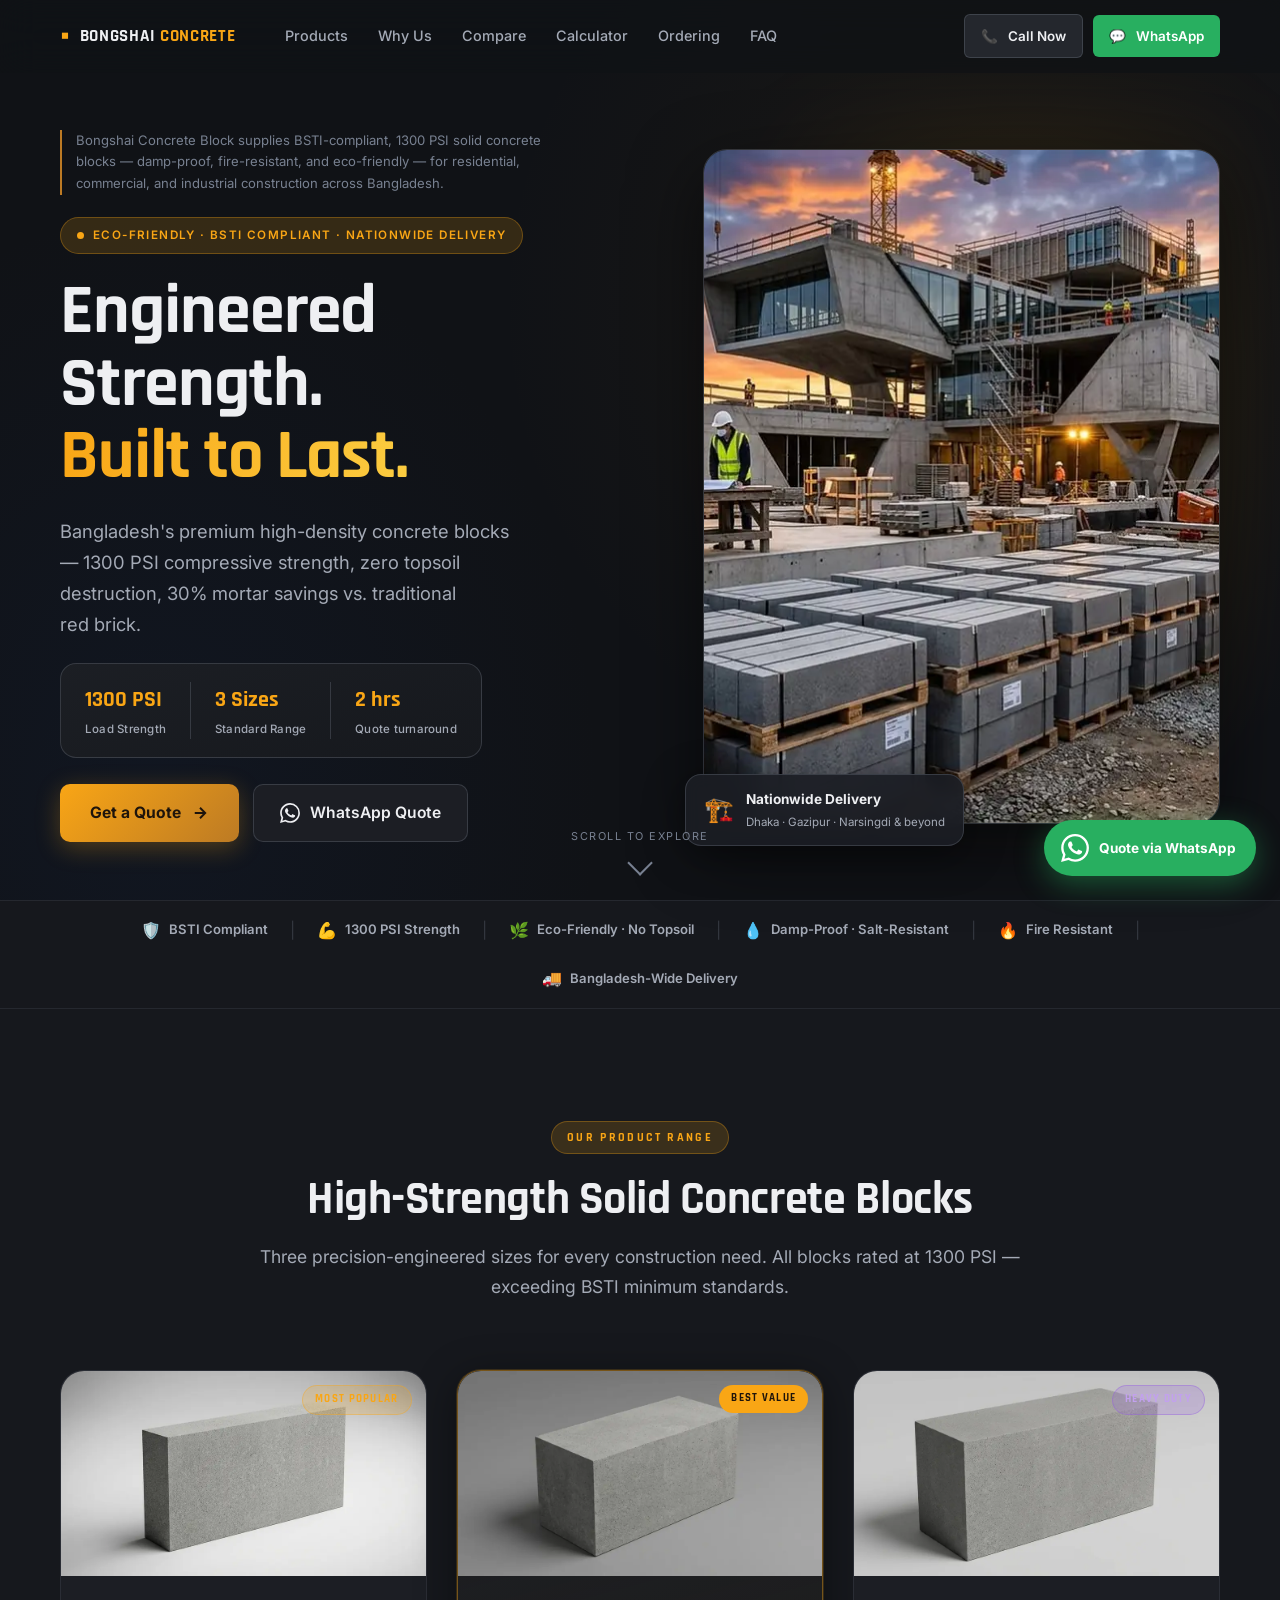
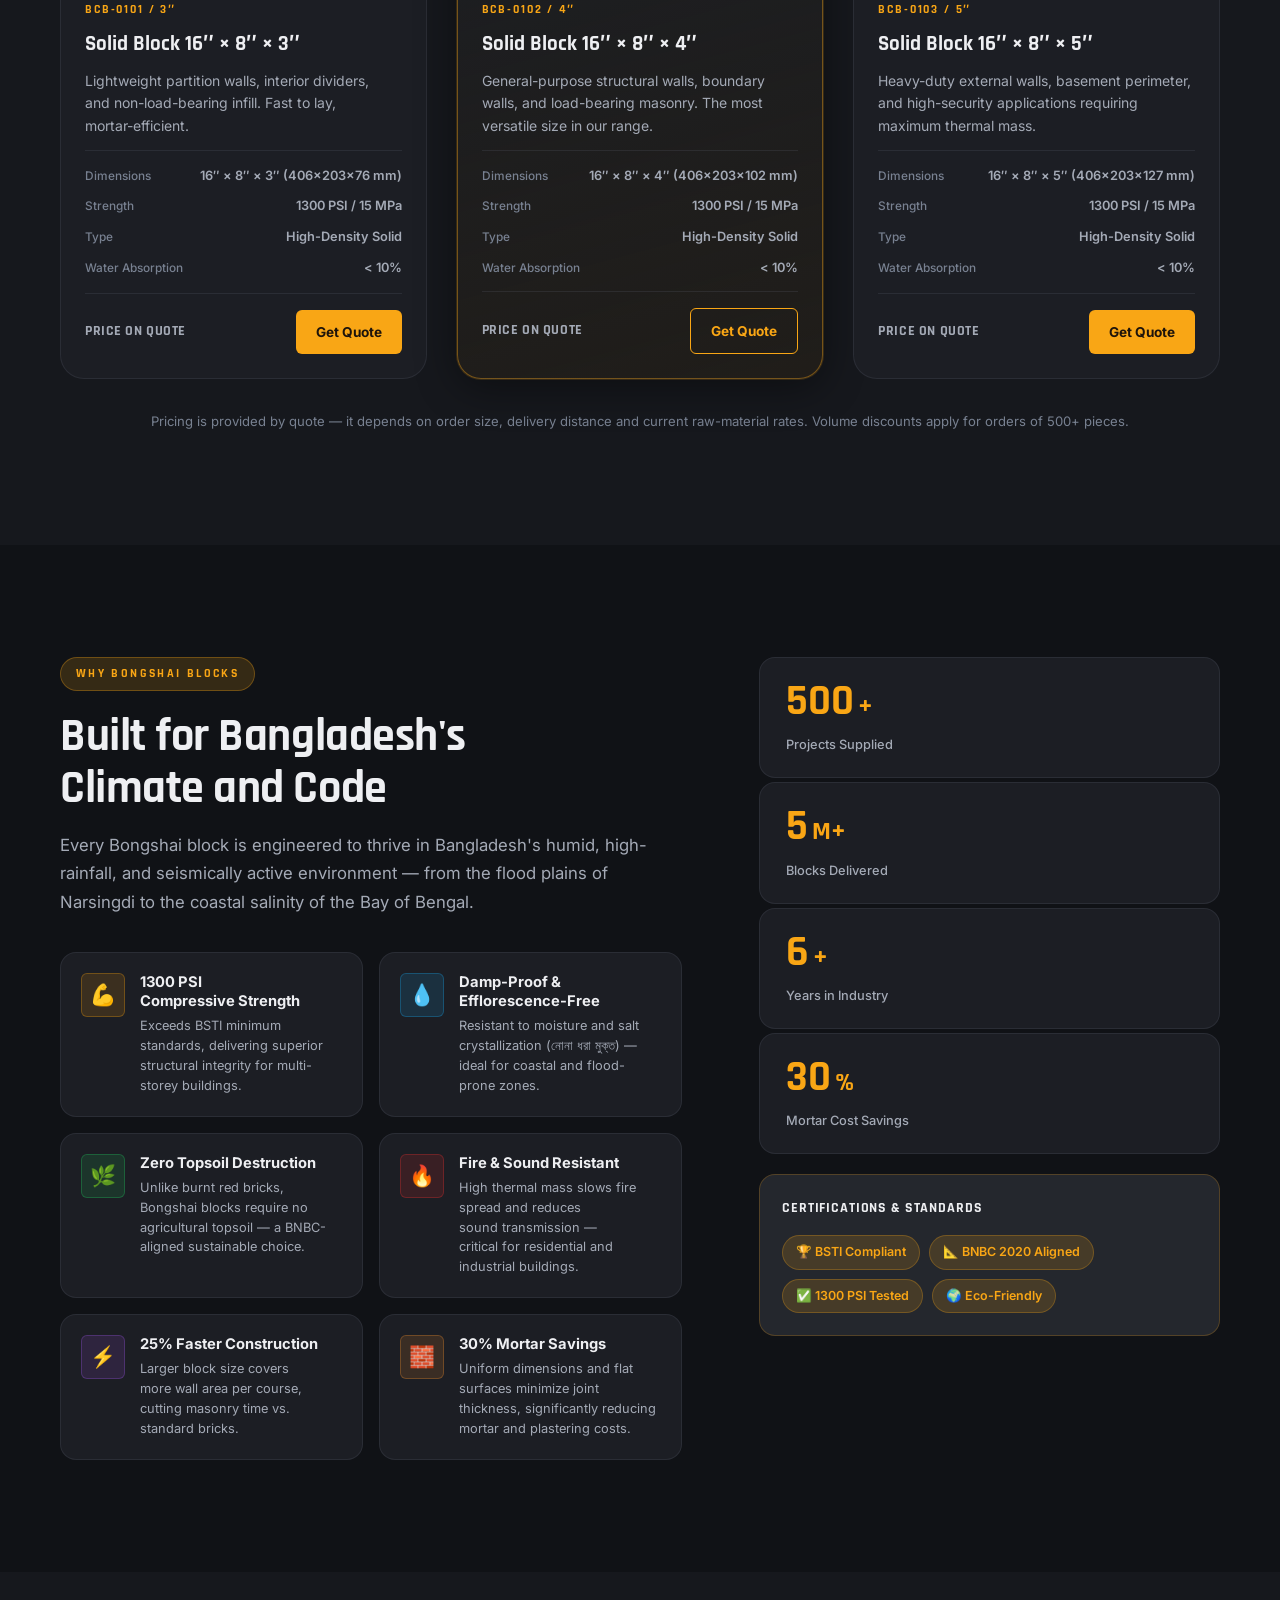
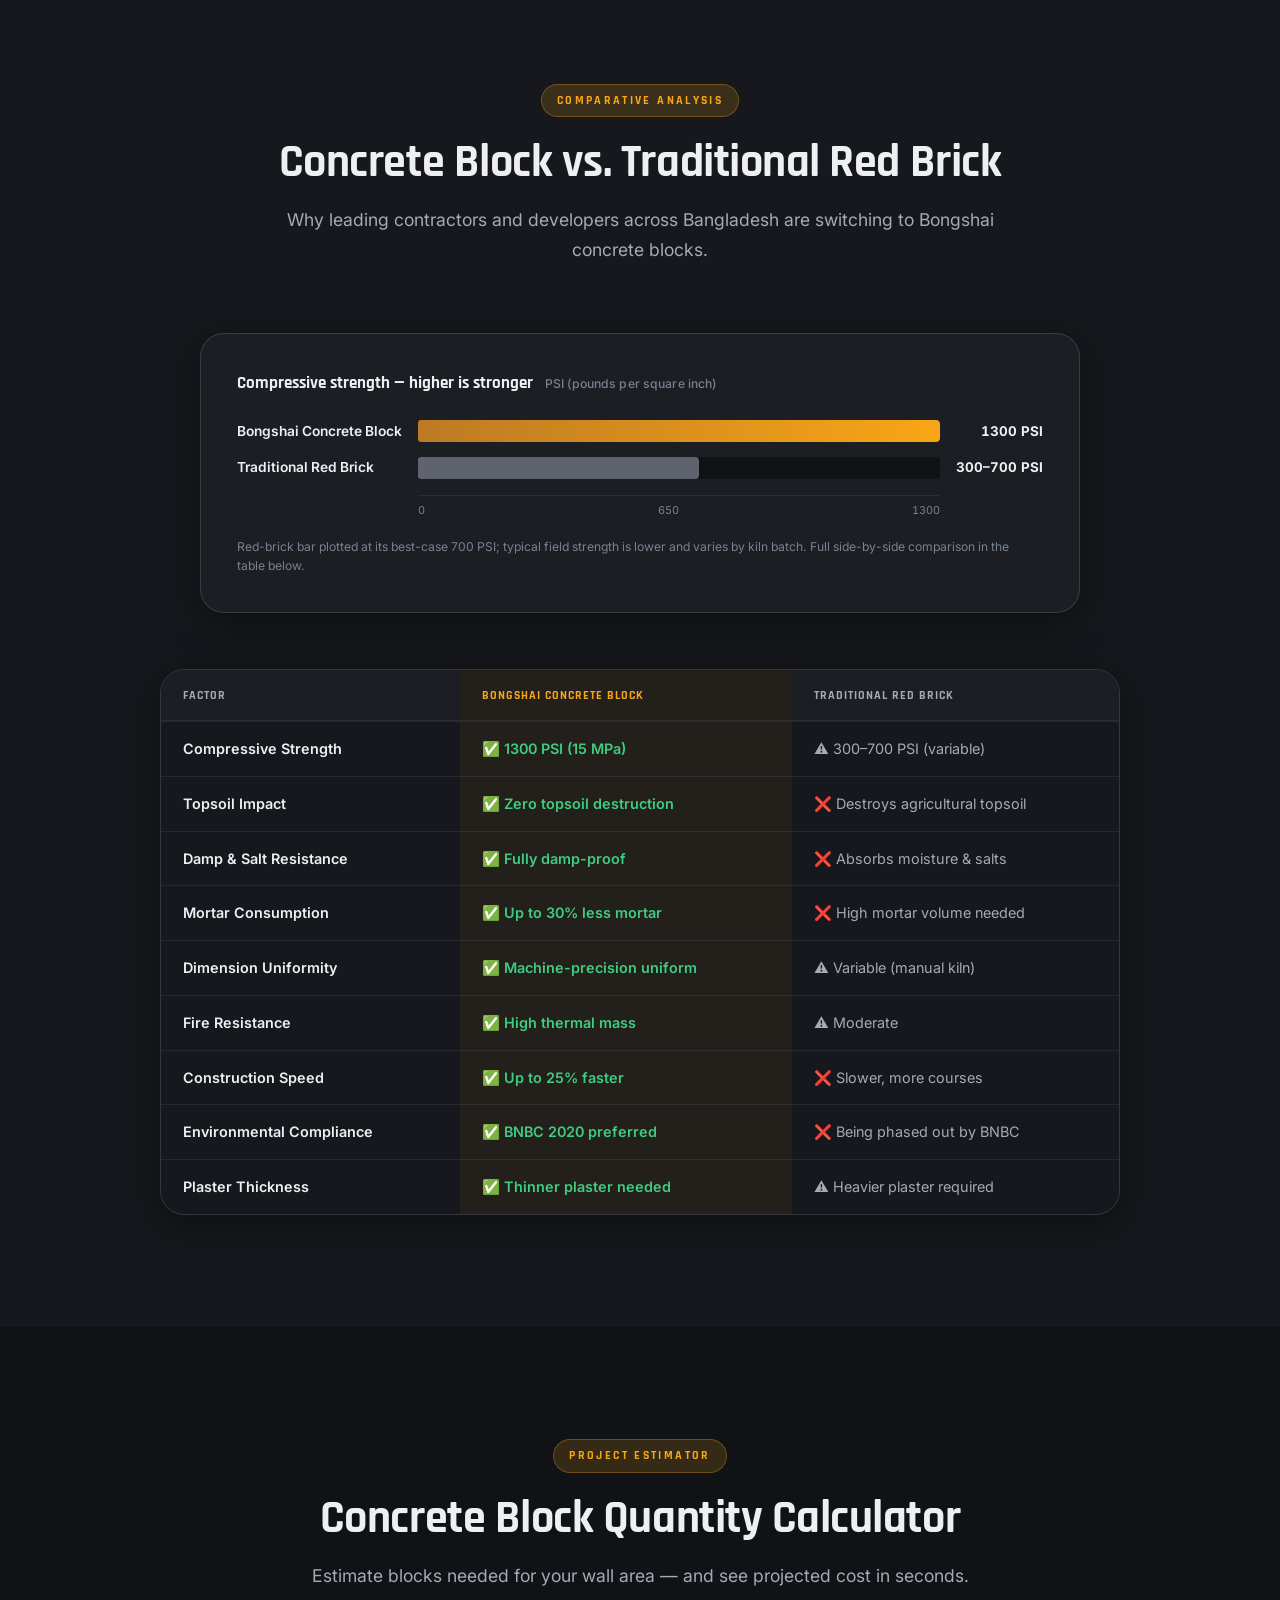
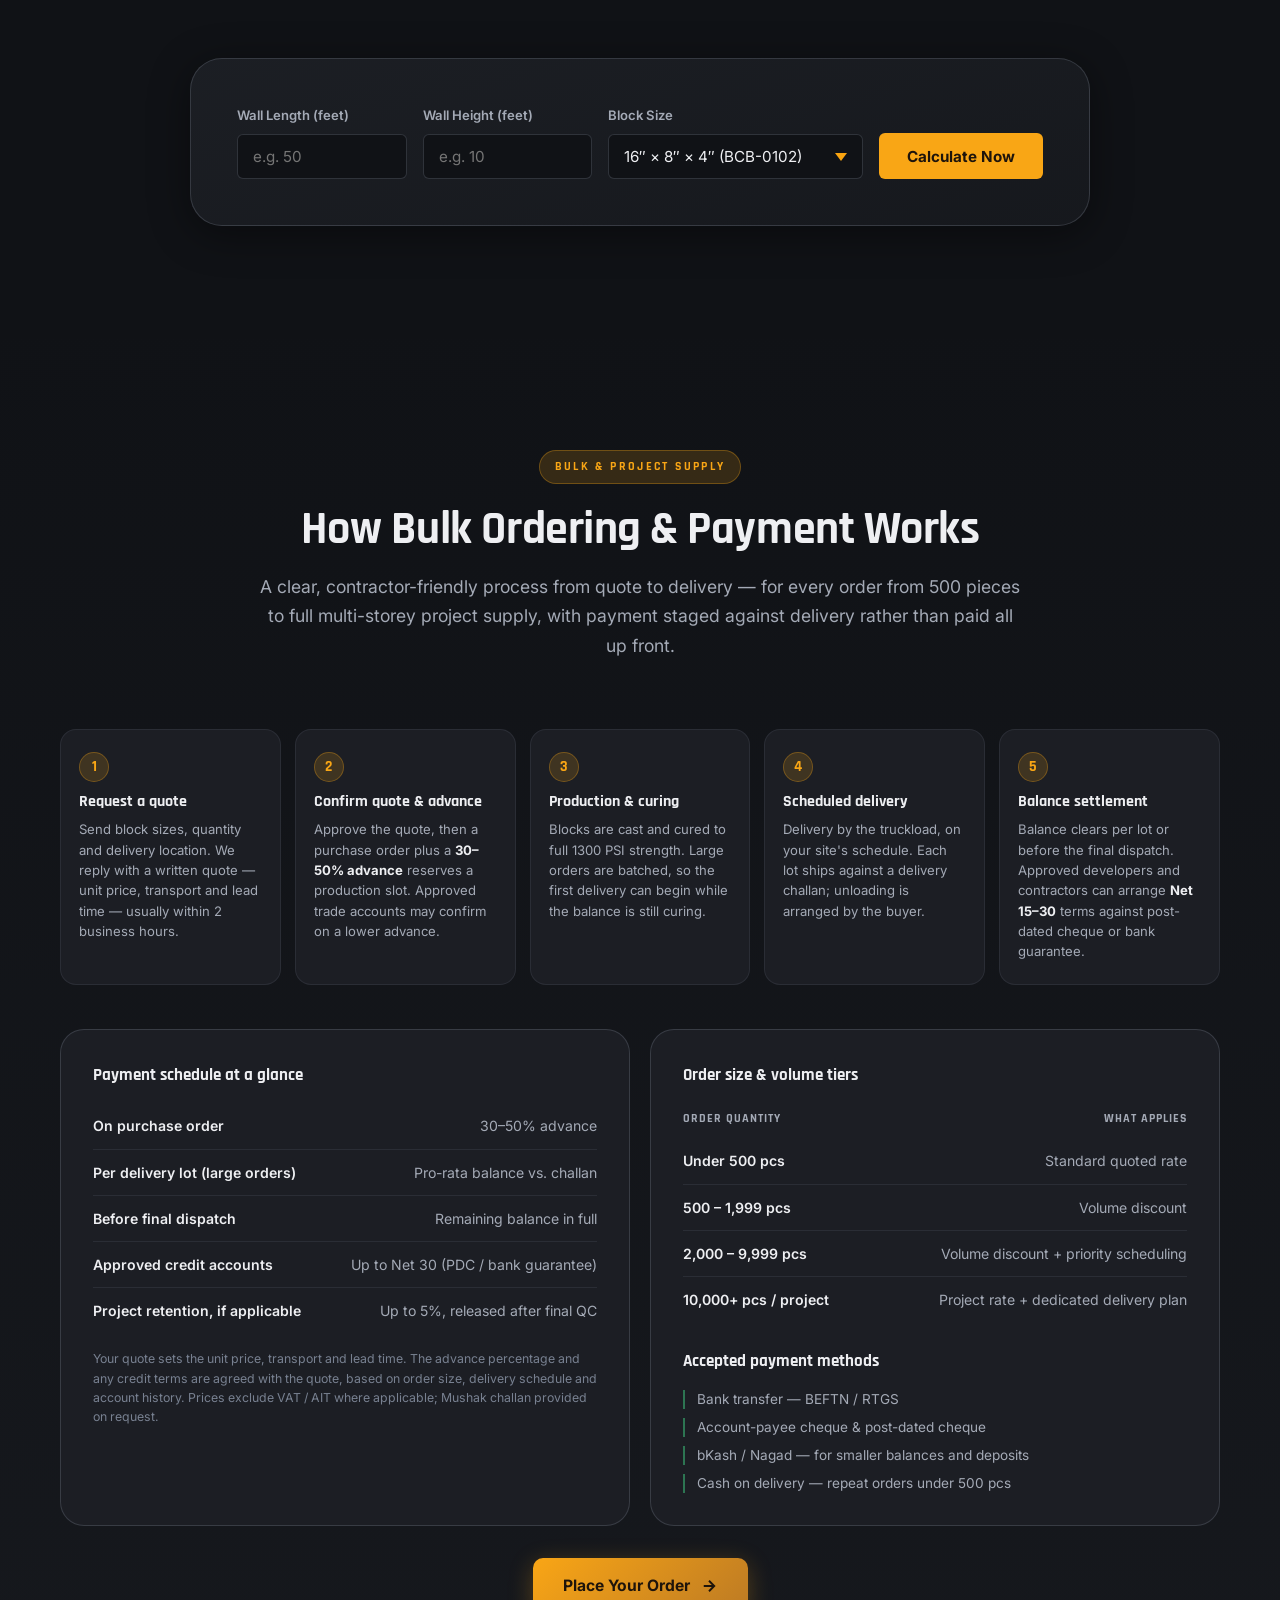
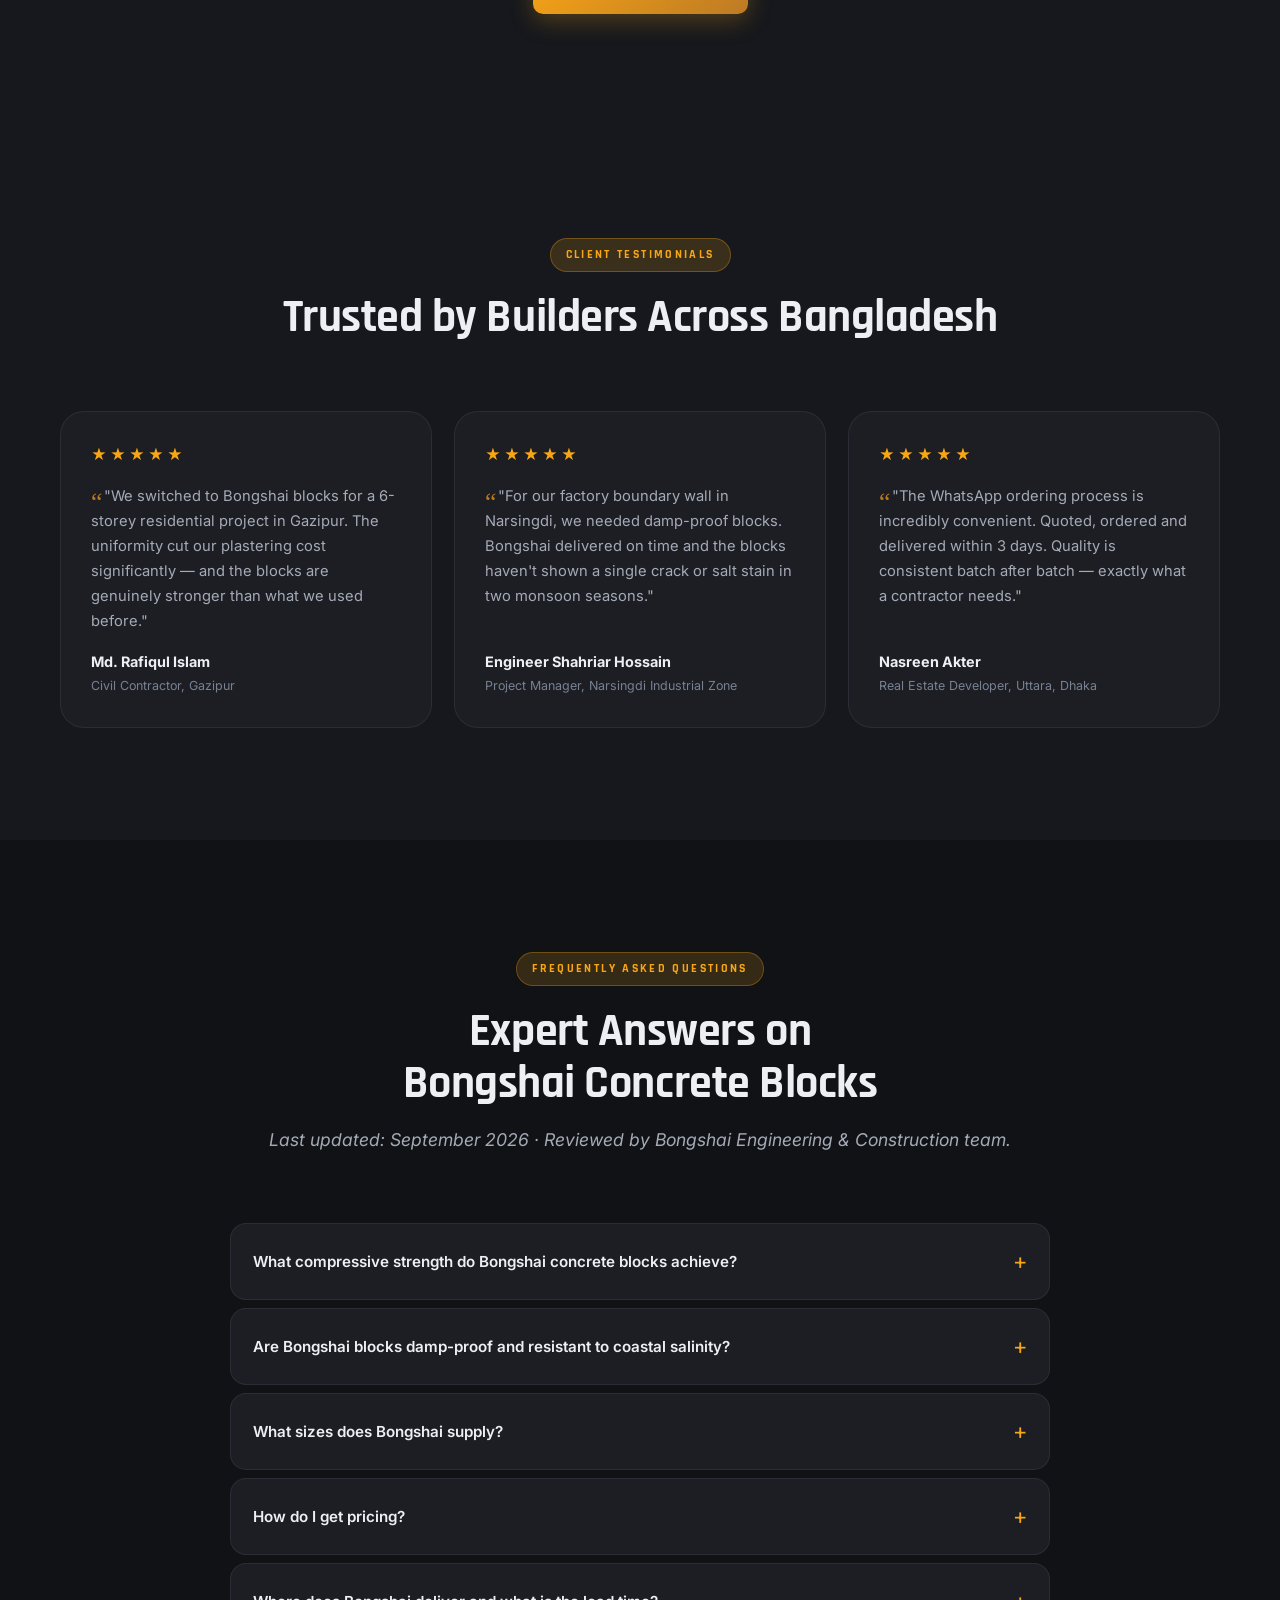
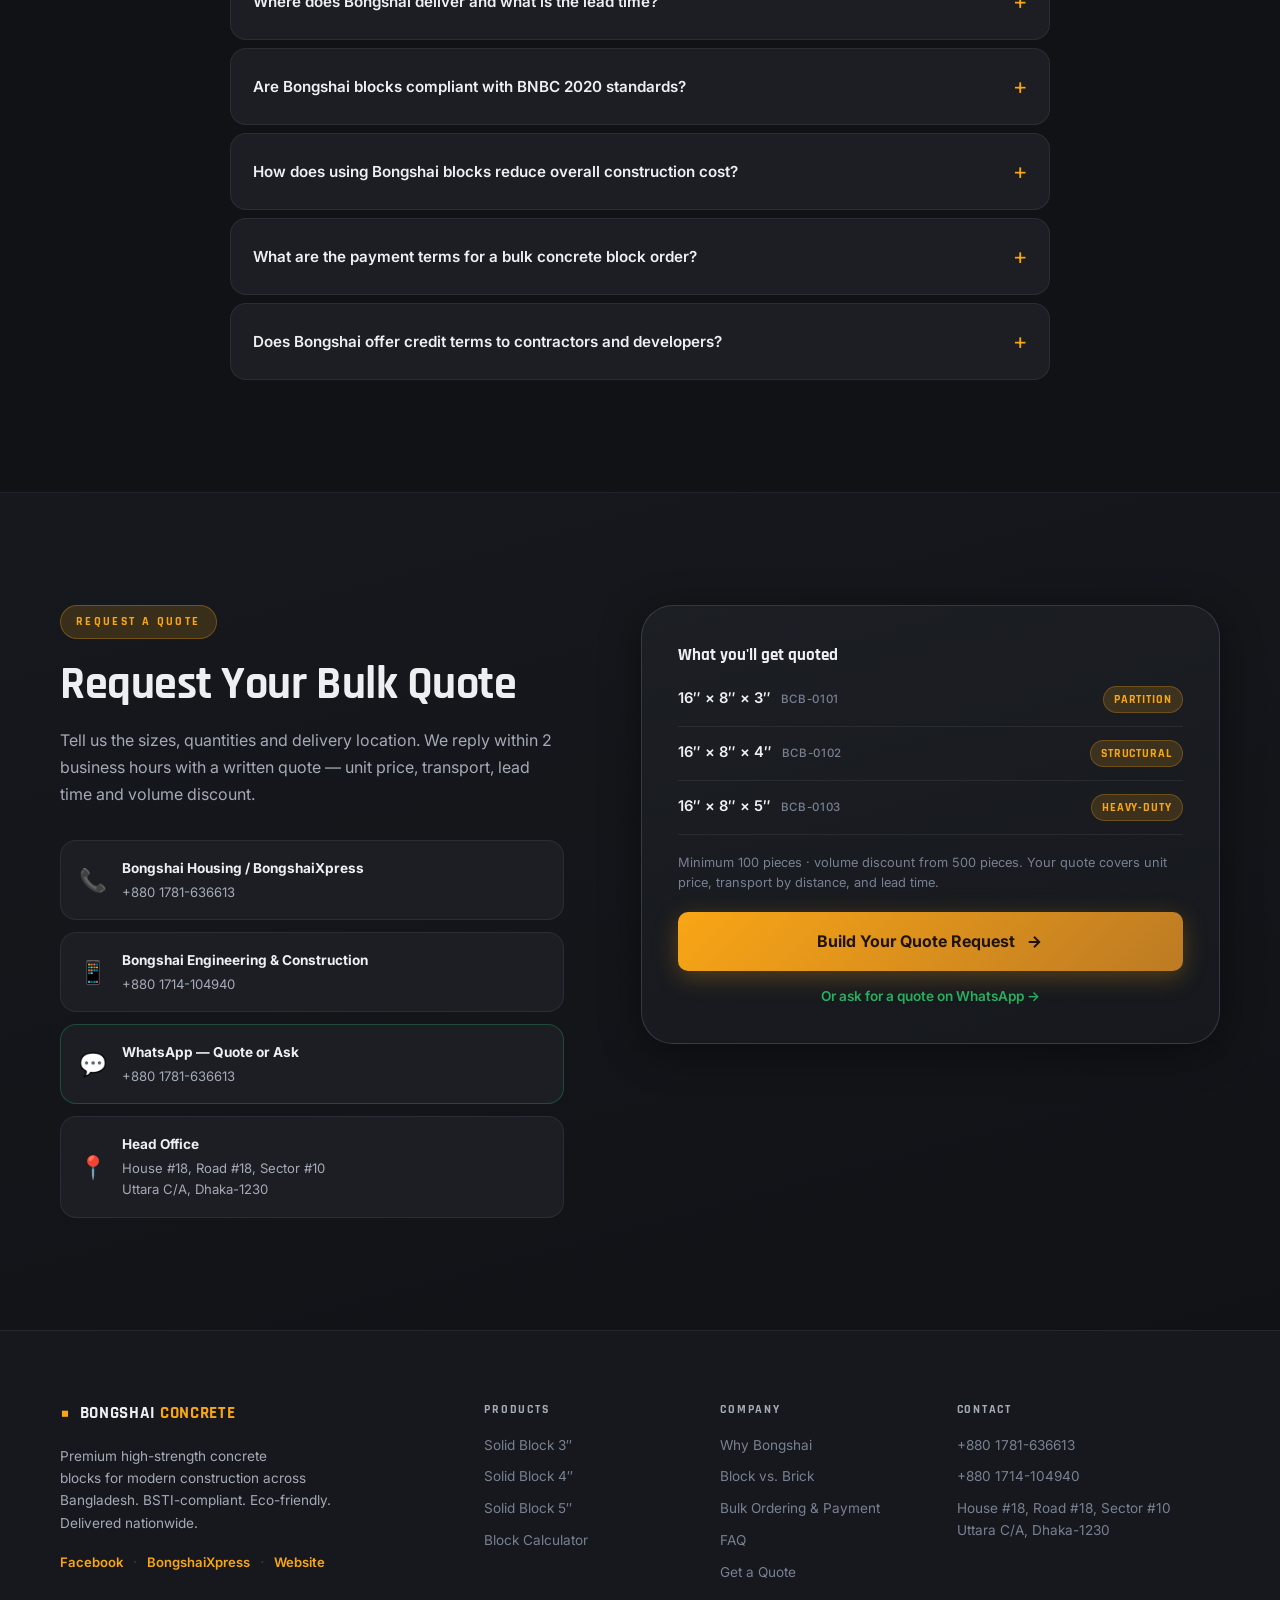
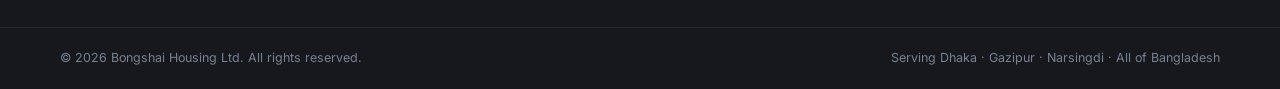
==== commit 604c5620: "feat: remove all pricing — quote-only model - No prices anywhere: product cards show "Price on quote" ====
--- a/index.html
+++ b/index.html
@@ -4,7 +4,7 @@
   <meta charset="UTF-8" />
   <meta name="viewport" content="width=device-width, initial-scale=1.0" />
   <title>Bongshai Concrete Block — High-Strength Eco Blocks | Bangladesh</title>
-  <meta name="description" content="Bongshai Concrete Block offers BSTI-compliant, 1300 PSI solid concrete blocks — damp-proof, fire-resistant, and eco-friendly. Serving Dhaka, Gazipur, Narsingdi & all of Bangladesh. Order online with fixed pricing and nationwide delivery." />
+  <meta name="description" content="Bongshai Concrete Block offers BSTI-compliant, 1300 PSI solid concrete blocks — damp-proof, fire-resistant, and eco-friendly. Serving Dhaka, Gazipur, Narsingdi & all of Bangladesh. Request a bulk quote — nationwide delivery across Bangladesh." />
   <meta name="robots" content="index, follow, max-image-preview:large, max-snippet:-1" />
   <meta name="theme-color" content="#14171c" />
   <meta name="author" content="Bongshai Housing Ltd." />
@@ -73,7 +73,6 @@
           "height": 512
         },
         "image": "https://blocks.bongshaihousing.com/assets/og-image.jpg",
-        "priceRange": "৳৳",
         "areaServed": { "@type": "Country", "name": "Bangladesh" },
         "address": {
           "@type": "PostalAddress",
@@ -103,9 +102,6 @@
         "offers": {
           "@type": "Offer",
           "url": "https://blocks.bongshaihousing.com/#product-16x8x3",
-          "priceCurrency": "BDT",
-          "price": "40.50",
-          "priceValidUntil": "2027-12-31",
           "availability": "https://schema.org/InStock",
           "seller": { "@id": "https://blocks.bongshaihousing.com/#org" }
         }
@@ -125,9 +121,6 @@
         "offers": {
           "@type": "Offer",
           "url": "https://blocks.bongshaihousing.com/#product-16x8x4",
-          "priceCurrency": "BDT",
-          "price": "50.50",
-          "priceValidUntil": "2027-12-31",
           "availability": "https://schema.org/InStock",
           "seller": { "@id": "https://blocks.bongshaihousing.com/#org" }
         }
@@ -147,9 +140,6 @@
         "offers": {
           "@type": "Offer",
           "url": "https://blocks.bongshaihousing.com/#product-16x8x5",
-          "priceCurrency": "BDT",
-          "price": "60.50",
-          "priceValidUntil": "2027-12-31",
           "availability": "https://schema.org/InStock",
           "seller": { "@id": "https://blocks.bongshaihousing.com/#org" }
         }
@@ -160,12 +150,12 @@
         "mainEntity": [
           {"@type":"Question","name":"What compressive strength do Bongshai concrete blocks achieve?","acceptedAnswer":{"@type":"Answer","text":"Bongshai concrete blocks achieve 1300 PSI (15 MPa) compressive strength, exceeding BSTI minimum standards for load-bearing construction in Bangladesh."}},
           {"@type":"Question","name":"Are Bongshai concrete blocks damp-proof?","acceptedAnswer":{"@type":"Answer","text":"Yes. Bongshai blocks are damp-proof and efflorescence-free (ড্যাম্প ও নোনা ধরা মুক্ত), ideal for coastal and high-humidity areas in Bangladesh."}},
-          {"@type":"Question","name":"What sizes does Bongshai Concrete Block supply?","acceptedAnswer":{"@type":"Answer","text":"Bongshai supplies solid concrete blocks in three sizes at fixed published prices: 16\"x8\"x3\" at ৳40.50/pc, 16\"x8\"x4\" at ৳50.50/pc, and 16\"x8\"x5\" at ৳60.50/pc."}},
-          {"@type":"Question","name":"Do I need a quote to order Bongshai concrete blocks?","acceptedAnswer":{"@type":"Answer","text":"No. All per-piece prices are published and firm, with no quotation step. Place your order with the sizes, quantity and delivery location, and Bongshai confirms the order total (blocks plus transport) and delivery date, usually within 2 business hours."}},
+          {"@type":"Question","name":"What sizes does Bongshai Concrete Block supply?","acceptedAnswer":{"@type":"Answer","text":"Bongshai supplies solid concrete blocks in three sizes: 16\"x8\"x3\" (BCB-0101), 16\"x8\"x4\" (BCB-0102), and 16\"x8\"x5\" (BCB-0103). All are rated at 1300 PSI."}},
+          {"@type":"Question","name":"How do I get pricing for Bongshai concrete blocks?","acceptedAnswer":{"@type":"Answer","text":"Pricing is provided by quote. Send the sizes, quantity and delivery location and Bongshai replies with a written quote — covering unit price, transport and lead time — usually within 2 business hours. Prices depend on order size, delivery distance and current raw-material rates."}},
           {"@type":"Question","name":"Where does Bongshai deliver concrete blocks?","acceptedAnswer":{"@type":"Answer","text":"Bongshai delivers nationwide across Bangladesh, covering Greater Dhaka, Uttara, Gazipur, Narsingdi, and all divisional cities."}},
           {"@type":"Question","name":"Are Bongshai blocks compliant with BNBC 2020 standards?","acceptedAnswer":{"@type":"Answer","text":"Yes. Bongshai blocks align with BSTI standards and BNBC 2020 guidelines, which promote eco-friendly concrete masonry units over traditional burnt red bricks to reduce topsoil destruction."}},
           {"@type":"Question","name":"How does using Bongshai blocks reduce construction cost?","acceptedAnswer":{"@type":"Answer","text":"Three key savings: up to 30% less mortar due to uniform dimensions, thinner plaster due to flat surfaces, and up to 25% faster masonry due to larger block coverage per course."}},
-          {"@type":"Question","name":"What are the payment terms for a bulk concrete block order?","acceptedAnswer":{"@type":"Answer","text":"Per-piece prices are fixed and published, so no quotation is needed. A purchase order plus a 30-50% advance reserves a production slot. For large orders the balance is paid pro-rata against each delivery lot; otherwise the remaining balance is settled before final dispatch. The advance percentage is confirmed when you place your order. Payment by bank transfer (BEFTN/RTGS), account-payee cheque, or bKash/Nagad for smaller balances."}},
+          {"@type":"Question","name":"What are the payment terms for a bulk concrete block order?","acceptedAnswer":{"@type":"Answer","text":"Once your quote is confirmed, a purchase order plus a 30-50% advance reserves a production slot. For large orders the balance is paid pro-rata against each delivery lot; otherwise the remaining balance is settled before final dispatch. Payment by bank transfer (BEFTN/RTGS), account-payee cheque, or bKash/Nagad for smaller balances."}},
           {"@type":"Question","name":"Does Bongshai offer credit terms to contractors and developers?","acceptedAnswer":{"@type":"Answer","text":"Yes. Approved trade accounts can arrange up to Net 30 payment terms against post-dated cheques or a bank guarantee. New accounts start on advance-and-delivery terms and become eligible for credit after a supply history is established."}}
         ]
       }
@@ -194,7 +184,7 @@
       </nav>
       <div class="nav-cta-group">
         <a href="tel:+8801781636613" class="btn-nav-call" id="nav-call-btn"><span aria-hidden="true">📞</span> Call Now</a>
-        <a href="https://wa.me/8801781636613?text=Hello%2C%20I%20want%20to%20place%20a%20bulk%20order%20for%20Bongshai%20Concrete%20Blocks." class="btn-nav-wa" id="nav-whatsapp-btn" target="_blank" rel="noopener" data-mcp-action="open-whatsapp" data-mcp-param-number="8801781636613"><span aria-hidden="true">💬</span> WhatsApp</a>
+        <a href="https://wa.me/8801781636613?text=Hello%2C%20I%27d%20like%20a%20bulk%20quote%20for%20Bongshai%20Concrete%20Blocks." class="btn-nav-wa" id="nav-whatsapp-btn" target="_blank" rel="noopener" data-mcp-action="open-whatsapp" data-mcp-param-number="8801781636613"><span aria-hidden="true">💬</span> WhatsApp</a>
       </div>
       <button class="hamburger" id="hamburger" type="button" aria-label="Open menu" aria-expanded="false" aria-controls="mobile-menu">
         <span></span><span></span><span></span>
@@ -226,16 +216,16 @@
         <div class="stat-divider" aria-hidden="true"></div>
         <div class="stat-pill"><strong>3 Sizes</strong><span>Standard Range</span></div>
         <div class="stat-divider" aria-hidden="true"></div>
-        <div class="stat-pill"><strong>৳40.50</strong><span>Fixed price / piece</span></div>
+        <div class="stat-pill"><strong>2 hrs</strong><span>Quote turnaround</span></div>
       </div>
       <div class="hero-actions">
         <a href="checkout.html" class="btn-primary" id="hero-order-btn">
-          <span>Order Now</span>
+          <span>Get a Quote</span>
           <svg width="18" height="18" viewBox="0 0 24 24" fill="none" stroke="currentColor" stroke-width="2.5" aria-hidden="true" focusable="false"><path d="M5 12h14M12 5l7 7-7 7"/></svg>
         </a>
-        <a href="https://wa.me/8801781636613?text=Hi%2C%20I%20want%20to%20order%20Bongshai%20concrete%20blocks." class="btn-whatsapp" id="hero-wa-btn" target="_blank" rel="noopener">
+        <a href="https://wa.me/8801781636613?text=Hi%2C%20I%27d%20like%20a%20quote%20for%20Bongshai%20concrete%20blocks." class="btn-whatsapp" id="hero-wa-btn" target="_blank" rel="noopener">
           <svg viewBox="0 0 24 24" fill="currentColor" width="20" height="20" aria-hidden="true" focusable="false"><path d="M17.472 14.382c-.297-.149-1.758-.867-2.03-.967-.273-.099-.471-.148-.67.15-.197.297-.767.966-.94 1.164-.173.199-.347.223-.644.075-.297-.15-1.255-.463-2.39-1.475-.883-.788-1.48-1.761-1.653-2.059-.173-.297-.018-.458.13-.606.134-.133.298-.347.446-.52.149-.174.198-.298.298-.497.099-.198.05-.371-.025-.52-.075-.149-.669-1.612-.916-2.207-.242-.579-.487-.5-.669-.51-.173-.008-.371-.01-.57-.01-.198 0-.52.074-.792.372-.272.297-1.04 1.016-1.04 2.479 0 1.462 1.065 2.875 1.213 3.074.149.198 2.096 3.2 5.077 4.487.709.306 1.262.489 1.694.625.712.227 1.36.195 1.871.118.571-.085 1.758-.719 2.006-1.413.248-.694.248-1.289.173-1.413-.074-.124-.272-.198-.57-.347m-5.421 7.403h-.004a9.87 9.87 0 01-5.031-1.378l-.361-.214-3.741.982.998-3.648-.235-.374a9.86 9.86 0 01-1.51-5.26c.001-5.45 4.436-9.884 9.888-9.884 2.64 0 5.122 1.03 6.988 2.898a9.825 9.825 0 012.893 6.994c-.003 5.45-4.437 9.884-9.885 9.884m8.413-18.297A11.815 11.815 0 0012.05 0C5.495 0 .16 5.335.157 11.892c0 2.096.547 4.142 1.588 5.945L.057 24l6.305-1.654a11.882 11.882 0 005.683 1.448h.005c6.554 0 11.89-5.335 11.893-11.893A11.821 11.821 0 0020.464 3.488"/></svg>
-          WhatsApp Order
+          WhatsApp Quote
         </a>
       </div>
     </div>
@@ -300,8 +290,8 @@
                 <div class="spec-row"><span class="spec-label">Water Absorption</span><span class="spec-value">&lt; 10%</span></div>
               </div>
               <div class="product-price-row">
-                <div class="price-tag"><span class="price-currency">৳</span><span class="price-amount">40.50</span><span class="price-unit">/ piece</span></div>
-                <a href="checkout.html?size=16x8x3" class="btn-product-order" id="order-3inch" data-mcp-action="fill-order-form" data-mcp-param-product="16x8x3">Order Now</a>
+                <span class="price-quote">Price on quote</span>
+                <a href="checkout.html?size=16x8x3" class="btn-product-order" id="order-3inch" data-mcp-action="request-quote" data-mcp-param-product="16x8x3">Get Quote</a>
               </div>
             </div>
           </div>
@@ -327,8 +317,8 @@
                 <div class="spec-row"><span class="spec-label">Water Absorption</span><span class="spec-value">&lt; 10%</span></div>
               </div>
               <div class="product-price-row">
-                <div class="price-tag"><span class="price-currency">৳</span><span class="price-amount">50.50</span><span class="price-unit">/ piece</span></div>
-                <a href="checkout.html?size=16x8x4" class="btn-product-order" id="order-4inch" data-mcp-action="fill-order-form" data-mcp-param-product="16x8x4">Order Now</a>
+                <span class="price-quote">Price on quote</span>
+                <a href="checkout.html?size=16x8x4" class="btn-product-order" id="order-4inch" data-mcp-action="request-quote" data-mcp-param-product="16x8x4">Get Quote</a>
               </div>
             </div>
           </div>
@@ -354,14 +344,14 @@
                 <div class="spec-row"><span class="spec-label">Water Absorption</span><span class="spec-value">&lt; 10%</span></div>
               </div>
               <div class="product-price-row">
-                <div class="price-tag"><span class="price-currency">৳</span><span class="price-amount">60.50</span><span class="price-unit">/ piece</span></div>
-                <a href="checkout.html?size=16x8x5" class="btn-product-order" id="order-5inch" data-mcp-action="fill-order-form" data-mcp-param-product="16x8x5">Order Now</a>
+                <span class="price-quote">Price on quote</span>
+                <a href="checkout.html?size=16x8x5" class="btn-product-order" id="order-5inch" data-mcp-action="request-quote" data-mcp-param-product="16x8x5">Get Quote</a>
               </div>
             </div>
           </div>
         </article>
       </div>
-      <p class="products-note">Fixed, published per-piece prices — adjusted only with raw-material market rates. Transport added by delivery distance. Volume discounts for orders of 500+ pieces.</p>
+      <p class="products-note">Pricing is provided by quote — it depends on order size, delivery distance and current raw-material rates. Volume discounts apply for orders of 500+ pieces.</p>
     </div>
   </section>
 
@@ -504,21 +494,20 @@
           <div class="calc-field">
             <label for="block-size">Block Size</label>
             <select id="block-size">
-              <option value="3" data-price="40.50">16″ × 8″ × 3″ — ৳40.50/pc</option>
-              <option value="4" data-price="50.50" selected>16″ × 8″ × 4″ — ৳50.50/pc</option>
-              <option value="5" data-price="60.50">16″ × 8″ × 5″ — ৳60.50/pc</option>
+              <option value="3">16″ × 8″ × 3″ (BCB-0101)</option>
+              <option value="4" selected>16″ × 8″ × 4″ (BCB-0102)</option>
+              <option value="5">16″ × 8″ × 5″ (BCB-0103)</option>
             </select>
           </div>
           <button type="submit" class="btn-calc" id="calc-btn">Calculate Now</button>
           <p class="calc-error" id="calc-error" role="alert" hidden>Enter a wall length and height greater than zero.</p>
         </form>
         <div class="calc-result" id="calc-result" hidden aria-live="polite">
-          <div class="result-grid">
+          <div class="result-grid result-grid--2">
             <div class="result-item"><span class="result-label">Blocks Required</span><span class="result-value" id="result-blocks">—</span></div>
-            <div class="result-item"><span class="result-label">Estimated Cost</span><span class="result-value" id="result-cost">—</span></div>
             <div class="result-item"><span class="result-label">Wall Area</span><span class="result-value" id="result-area">—</span></div>
           </div>
-          <p class="result-note">Cost uses our fixed per-piece price and includes a 5% wastage allowance (16″ × 8″ block face); transport is added by distance. <a href="checkout.html" id="result-order-link">Order these blocks →</a></p>
+          <p class="result-note">Estimate includes a 5% wastage allowance and assumes a 16″ × 8″ block face. <a href="checkout.html" id="result-order-link">Get a quote for this quantity →</a></p>
         </div>
       </div>
     </div>
@@ -530,19 +519,19 @@
       <div class="section-header">
         <span class="section-tag">Bulk &amp; Project Supply</span>
         <h2 class="section-title" id="ordering-heading">How Bulk Ordering &amp; Payment Works</h2>
-        <p class="section-desc">Fixed, published prices — no quote step. A clear, contractor-friendly process from 500 pieces to full multi-storey project supply, with payment staged against delivery rather than paid all up front.</p>
+        <p class="section-desc">A clear, contractor-friendly process from quote to delivery — for every order from 500 pieces to full multi-storey project supply, with payment staged against delivery rather than paid all up front.</p>
       </div>
 
       <ol class="order-steps">
         <li class="order-step">
           <span class="order-step__num" aria-hidden="true">1</span>
-          <h3>Place your order</h3>
-          <p>Send block sizes, quantity and delivery location. Prices are fixed and published — we confirm your order total, transport cost and delivery date, usually within 2 business hours.</p>
+          <h3>Request a quote</h3>
+          <p>Send block sizes, quantity and delivery location. We reply with a written quote — unit price, transport and lead time — usually within 2 business hours.</p>
         </li>
         <li class="order-step">
           <span class="order-step__num" aria-hidden="true">2</span>
-          <h3>Confirm with advance</h3>
-          <p>A signed purchase order plus a <strong>30–50% advance</strong> reserves a production slot. Approved trade accounts may confirm on a lower advance.</p>
+          <h3>Confirm quote &amp; advance</h3>
+          <p>Approve the quote, then a purchase order plus a <strong>30–50% advance</strong> reserves a production slot. Approved trade accounts may confirm on a lower advance.</p>
         </li>
         <li class="order-step">
           <span class="order-step__num" aria-hidden="true">3</span>
@@ -573,7 +562,7 @@
               <tr><th scope="row">Project retention, if applicable</th><td>Up to 5%, released after final QC</td></tr>
             </tbody>
           </table>
-          <p class="order-note">Per-piece prices are fixed and published. The advance percentage and any credit terms are confirmed when you place your order, based on order size, delivery schedule and account history. Prices exclude VAT / AIT where applicable; Mushak challan provided on request.</p>
+          <p class="order-note">Your quote sets the unit price, transport and lead time. The advance percentage and any credit terms are agreed with the quote, based on order size, delivery schedule and account history. Prices exclude VAT / AIT where applicable; Mushak challan provided on request.</p>
         </div>
 
         <div class="order-panel">
@@ -581,7 +570,7 @@
           <table class="order-table">
             <thead><tr><th scope="col">Order quantity</th><th scope="col">What applies</th></tr></thead>
             <tbody>
-              <tr><th scope="row">Under 500 pcs</th><td>Published list price</td></tr>
+              <tr><th scope="row">Under 500 pcs</th><td>Standard quoted rate</td></tr>
               <tr><th scope="row">500 – 1,999 pcs</th><td>Volume discount</td></tr>
               <tr><th scope="row">2,000 – 9,999 pcs</th><td>Volume discount + priority scheduling</td></tr>
               <tr><th scope="row">10,000+ pcs / project</th><td>Project rate + dedicated delivery plan</td></tr>
@@ -626,7 +615,7 @@
         </article>
         <article class="testimonial-card" id="testimonial-3">
           <div class="stars" role="img" aria-label="Rated 5 out of 5"><span aria-hidden="true">★★★★★</span></div>
-          <blockquote>"The WhatsApp ordering process is incredibly convenient. Ordered and delivered within 3 days, price exactly as listed. Quality is consistent batch after batch — exactly what a contractor needs."</blockquote>
+          <blockquote>"The WhatsApp ordering process is incredibly convenient. Quoted, ordered and delivered within 3 days. Quality is consistent batch after batch — exactly what a contractor needs."</blockquote>
           <footer><strong>Nasreen Akter</strong><span>Real Estate Developer, Uttara, Dhaka</span></footer>
         </article>
       </div>
@@ -651,12 +640,12 @@
           <div class="faq-answer"><p>Yes. Bongshai blocks are <strong>fully damp-proof and efflorescence-free (<span lang="bn">ড্যাম্প ও নোনা ধরা মুক্ত</span>)</strong>. An excellent choice for coastal regions, flood-prone zones, and areas with high groundwater salinity across Bangladesh.</p></div>
         </details>
         <details class="faq-item" id="faq-3">
-          <summary class="faq-question">What sizes are available and what are the current prices?</summary>
-          <div class="faq-answer"><p>Three standard sizes, at fixed published prices:</p><ul><li><strong>16″ × 8″ × 3″</strong> (BCB-0101) — ৳40.50 per piece</li><li><strong>16″ × 8″ × 4″</strong> (BCB-0102) — ৳50.50 per piece</li><li><strong>16″ × 8″ × 5″</strong> (BCB-0103) — ৳60.50 per piece</li></ul><p>Volume discounts apply for 500+ piece orders. Prices move only with raw-material market rates; transport is added by delivery distance.</p></div>
+          <summary class="faq-question">What sizes does Bongshai supply?</summary>
+          <div class="faq-answer"><p>Three standard solid sizes, all rated at 1300 PSI:</p><ul><li><strong>16″ × 8″ × 3″</strong> (BCB-0101) — partition / non-load-bearing</li><li><strong>16″ × 8″ × 4″</strong> (BCB-0102) — general structural / load-bearing</li><li><strong>16″ × 8″ × 5″</strong> (BCB-0103) — heavy-duty external / basement</li></ul><p>Volume discounts apply for orders of 500+ pieces.</p></div>
         </details>
         <details class="faq-item" id="faq-3b">
-          <summary class="faq-question">Do I need to request a quote before ordering?</summary>
-          <div class="faq-answer"><p>No. All per-piece prices are <strong>published on this page and are firm</strong> — there is no quotation step. Place your order with sizes, quantity and delivery location, and we confirm the order total (blocks + transport) and the delivery date, usually within 2 business hours.</p></div>
+          <summary class="faq-question">How do I get pricing?</summary>
+          <div class="faq-answer"><p>Pricing is provided <strong>by quote</strong>. Send us the sizes, quantity and delivery location and we reply with a written quote — unit price, transport and lead time — usually within 2 business hours. Prices depend on order size, delivery distance and current raw-material rates.</p></div>
         </details>
         <details class="faq-item" id="faq-4">
           <summary class="faq-question">Where does Bongshai deliver and what is the lead time?</summary>
@@ -672,7 +661,7 @@
         </details>
         <details class="faq-item" id="faq-7">
           <summary class="faq-question">What are the payment terms for a bulk concrete block order?</summary>
-          <div class="faq-answer"><p>Per-piece prices are <strong>fixed and published</strong>, so there is no quotation step. A purchase order plus a <strong>30–50% advance</strong> reserves a production slot. For large orders the balance is paid <strong>pro-rata against each delivery lot</strong>; otherwise the remaining balance is settled before final dispatch. The advance percentage is confirmed when you place your order. Payment by bank transfer (BEFTN / RTGS), account-payee cheque, or bKash / Nagad for smaller balances.</p></div>
+          <div class="faq-answer"><p>Once your quote is confirmed, a purchase order plus a <strong>30–50% advance</strong> reserves a production slot. For large orders the balance is paid <strong>pro-rata against each delivery lot</strong>; otherwise the remaining balance is settled before final dispatch. Payment by bank transfer (BEFTN / RTGS), account-payee cheque, or bKash / Nagad for smaller balances.</p></div>
         </details>
         <details class="faq-item" id="faq-8">
           <summary class="faq-question">Does Bongshai offer credit terms to contractors and developers?</summary>
@@ -687,9 +676,9 @@
     <div class="container">
       <div class="quote-layout">
         <div class="quote-left">
-          <span class="section-tag">Place Your Order</span>
-          <h2 class="section-title" id="order-heading">Order Your Blocks — Fixed Pricing</h2>
-          <p class="quote-desc">Prices are published and firm — no quote, no haggling. Send your order and we confirm stock, the delivery date, and the advance to start production, usually within 2 business hours.</p>
+          <span class="section-tag">Request a Quote</span>
+          <h2 class="section-title" id="order-heading">Request Your Bulk Quote</h2>
+          <p class="quote-desc">Tell us the sizes, quantities and delivery location. We reply within 2 business hours with a written quote — unit price, transport, lead time and volume discount.</p>
           <div class="contact-methods">
             <a href="tel:+8801781636613" class="contact-method-link" id="contact-phone-1">
               <div class="cm-icon" aria-hidden="true">📞</div>
@@ -701,7 +690,7 @@
             </a>
             <a href="https://wa.me/8801781636613" class="contact-method-link contact-method-wa" id="contact-wa" target="_blank" rel="noopener" data-mcp-action="open-whatsapp" data-mcp-param-number="8801781636613">
               <div class="cm-icon" aria-hidden="true">💬</div>
-              <div class="cm-text"><strong>WhatsApp — Order or Ask</strong><span>+880 1781-636613</span></div>
+              <div class="cm-text"><strong>WhatsApp — Quote or Ask</strong><span>+880 1781-636613</span></div>
             </a>
             <div class="contact-method-link contact-method-addr" id="contact-address">
               <div class="cm-icon" aria-hidden="true">📍</div>
@@ -711,18 +700,18 @@
         </div>
         <div class="quote-right">
           <div class="order-cta-panel">
-            <h3>Fixed price list</h3>
+            <h3>What you'll get quoted</h3>
             <ul class="order-price-list">
-              <li><span>16″ × 8″ × 3″ <em>BCB-0101</em></span><strong>৳40.50<span>/pc</span></strong></li>
-              <li><span>16″ × 8″ × 4″ <em>BCB-0102</em></span><strong>৳50.50<span>/pc</span></strong></li>
-              <li><span>16″ × 8″ × 5″ <em>BCB-0103</em></span><strong>৳60.50<span>/pc</span></strong></li>
+              <li><span>16″ × 8″ × 3″ <em>BCB-0101</em></span><strong>Partition</strong></li>
+              <li><span>16″ × 8″ × 4″ <em>BCB-0102</em></span><strong>Structural</strong></li>
+              <li><span>16″ × 8″ × 5″ <em>BCB-0103</em></span><strong>Heavy-duty</strong></li>
             </ul>
-            <p class="order-cta-note">Minimum 100 pieces · volume discount from 500 · a 30–50% advance starts production. Transport added by delivery distance.</p>
+            <p class="order-cta-note">Minimum 100 pieces · volume discount from 500 pieces. Your quote covers unit price, transport by distance, and lead time.</p>
             <a href="checkout.html" class="btn-submit" id="order-checkout-btn">
-              <span>Go to Checkout</span>
+              <span>Build Your Quote Request</span>
               <svg width="18" height="18" viewBox="0 0 24 24" fill="none" stroke="currentColor" stroke-width="2.5" aria-hidden="true" focusable="false"><path d="M5 12h14M12 5l7 7-7 7"/></svg>
             </a>
-            <a href="https://wa.me/8801781636613?text=Hi%2C%20I%20want%20to%20order%20Bongshai%20concrete%20blocks." class="order-cta-wa" target="_blank" rel="noopener" data-mcp-action="open-whatsapp" data-mcp-param-number="8801781636613">Or order straight on WhatsApp &rarr;</a>
+            <a href="https://wa.me/8801781636613?text=Hi%2C%20I%27d%20like%20a%20quote%20for%20Bongshai%20concrete%20blocks." class="order-cta-wa" target="_blank" rel="noopener" data-mcp-action="open-whatsapp" data-mcp-param-number="8801781636613">Or ask for a quote on WhatsApp &rarr;</a>
           </div>
         </div>
       </div>
@@ -758,7 +747,7 @@
         <a href="#compare">Block vs. Brick</a>
         <a href="#ordering">Bulk Ordering &amp; Payment</a>
         <a href="#faq">FAQ</a>
-        <a href="checkout.html">Order Now</a>
+        <a href="checkout.html">Get a Quote</a>
       </nav>
       <div class="footer-contact-col">
         <h3>Contact</h3>
@@ -776,9 +765,9 @@
   </footer>
 
   <!-- FLOATING WHATSAPP -->
-  <a href="https://wa.me/8801781636613?text=Hello%2C%20I%20want%20to%20order%20Bongshai%20concrete%20blocks." class="floating-wa" id="floating-wa-btn" target="_blank" rel="noopener" aria-label="Message Bongshai on WhatsApp to place an order" data-mcp-action="open-whatsapp" data-mcp-param-number="8801781636613">
+  <a href="https://wa.me/8801781636613?text=Hello%2C%20I%20want%20to%20order%20Bongshai%20concrete%20blocks." class="floating-wa" id="floating-wa-btn" target="_blank" rel="noopener" aria-label="Message Bongshai on WhatsApp for a quote" data-mcp-action="open-whatsapp" data-mcp-param-number="8801781636613">
     <svg viewBox="0 0 24 24" fill="currentColor" width="28" height="28" aria-hidden="true" focusable="false"><path d="M17.472 14.382c-.297-.149-1.758-.867-2.03-.967-.273-.099-.471-.148-.67.15-.197.297-.767.966-.94 1.164-.173.199-.347.223-.644.075-.297-.15-1.255-.463-2.39-1.475-.883-.788-1.48-1.761-1.653-2.059-.173-.297-.018-.458.13-.606.134-.133.298-.347.446-.52.149-.174.198-.298.298-.497.099-.198.05-.371-.025-.52-.075-.149-.669-1.612-.916-2.207-.242-.579-.487-.5-.669-.51-.173-.008-.371-.01-.57-.01-.198 0-.52.074-.792.372-.272.297-1.04 1.016-1.04 2.479 0 1.462 1.065 2.875 1.213 3.074.149.198 2.096 3.2 5.077 4.487.709.306 1.262.489 1.694.625.712.227 1.36.195 1.871.118.571-.085 1.758-.719 2.006-1.413.248-.694.248-1.289.173-1.413-.074-.124-.272-.198-.57-.347m-5.421 7.403h-.004a9.87 9.87 0 01-5.031-1.378l-.361-.214-3.741.982.998-3.648-.235-.374a9.86 9.86 0 01-1.51-5.26c.001-5.45 4.436-9.884 9.888-9.884 2.64 0 5.122 1.03 6.988 2.898a9.825 9.825 0 012.893 6.994c-.003 5.45-4.437 9.884-9.885 9.884m8.413-18.297A11.815 11.815 0 0012.05 0C5.495 0 .16 5.335.157 11.892c0 2.096.547 4.142 1.588 5.945L.057 24l6.305-1.654a11.882 11.882 0 005.683 1.448h.005c6.554 0 11.89-5.335 11.893-11.893A11.821 11.821 0 0020.464 3.488"/></svg>
-    <span class="floating-wa-label">Order via WhatsApp</span>
+    <span class="floating-wa-label">Quote via WhatsApp</span>
   </a>
 
   <script src="main.js" defer></script>
--- a/style.css
+++ b/style.css
@@ -391,10 +391,7 @@
 .spec-label { font-size: 0.74rem; color: var(--clr-text-dim); font-weight: 500; flex-shrink: 0; }
 .spec-value { font-size: 0.8rem; color: var(--clr-text-muted); font-weight: 600; text-align: right; }
 .product-price-row { display: flex; align-items: center; justify-content: space-between; gap: 12px; margin-top: auto; padding-top: 16px; border-top: 1px solid var(--clr-border); }
-.price-tag { display: flex; align-items: baseline; gap: 2px; }
-.price-currency { font-size: 1.05rem; font-weight: 700; color: var(--clr-accent); }
-.price-amount { font-family: var(--font-display); font-size: 2rem; font-weight: 700; color: var(--clr-accent); line-height: 1; }
-.price-unit { font-size: 0.76rem; color: var(--clr-text-dim); margin-left: 3px; }
+.price-quote { font-family: var(--font-display); font-size: 0.9rem; font-weight: 700; letter-spacing: 0.04em; text-transform: uppercase; color: var(--clr-text-muted); }
 .btn-product-order {
   background: var(--clr-accent); color: var(--clr-accent-ink); font-size: 0.85rem; font-weight: 700;
   padding: 11px 20px; border-radius: var(--radius-xs);
@@ -540,6 +537,7 @@
 
 .calc-result { margin-top: 34px; padding-top: 32px; border-top: 1px solid var(--clr-border); }
 .result-grid { display: grid; grid-template-columns: repeat(3, 1fr); gap: 16px; margin-bottom: 18px; }
+.result-grid--2 { grid-template-columns: repeat(2, 1fr); max-width: 520px; margin-inline: auto; }
 .result-item { background: var(--clr-bg); border: 1px solid var(--clr-border-2); border-radius: var(--radius-md); padding: 22px; text-align: center; }
 .result-label { display: block; font-size: 0.76rem; color: var(--clr-text-dim); margin-bottom: 8px; font-weight: 600; }
 .result-value { display: block; font-family: var(--font-display); font-size: clamp(1.6rem, 1.2rem + 1.4vw, 2rem); font-weight: 700; color: var(--clr-accent); font-variant-numeric: tabular-nums; }
@@ -710,8 +708,12 @@
 .order-price-list li:first-child { padding-top: 0; }
 .order-price-list li span { font-size: 0.92rem; font-weight: 600; color: var(--clr-text); }
 .order-price-list li span em { font-style: normal; font-weight: 500; font-size: 0.72rem; color: var(--clr-text-dim); margin-left: 6px; letter-spacing: 0.06em; }
-.order-price-list li strong { font-family: var(--font-display); font-size: 1.25rem; font-weight: 700; color: var(--clr-accent); white-space: nowrap; }
-.order-price-list li strong span { font-size: 0.74rem; font-weight: 500; color: var(--clr-text-dim); margin-left: 2px; }
+.order-price-list li strong {
+  font-family: var(--font-display); font-size: 0.72rem; font-weight: 700;
+  letter-spacing: 0.08em; text-transform: uppercase; color: var(--clr-accent);
+  white-space: nowrap; background: var(--clr-accent-glow);
+  border: 1px solid hsla(38,95%,53%,0.26); padding: 3px 10px; border-radius: 100px;
+}
 .order-cta-note { font-size: 0.8rem; color: var(--clr-text-dim); line-height: 1.55; margin: 18px 0 20px; }
 #order-checkout-btn { width: 100%; text-decoration: none; }
 .order-cta-wa {
@@ -878,24 +880,18 @@
 
 .co-items { display: flex; flex-direction: column; gap: 10px; }
 .co-item {
-  display: grid;
-  grid-template-columns: minmax(0,1fr) auto auto;
-  grid-template-areas: "info price qty" "info total qty";
-  gap: 6px 16px; align-items: center;
+  display: flex; align-items: center; justify-content: space-between; gap: 14px;
   background: var(--clr-bg); border: 1px solid var(--clr-border);
   border-radius: var(--radius-md); padding: 16px 18px;
   transition: border-color var(--transition), background var(--transition);
 }
 .co-item--active { border-color: hsla(38,95%,53%,0.45); background: hsla(38,60%,12%,0.28); }
-.co-item-info { grid-area: info; display: flex; flex-direction: column; gap: 3px; min-width: 0; }
+.co-item-info { display: flex; flex-direction: column; gap: 3px; min-width: 0; }
 .co-item-name { font-family: var(--font-display); font-size: 1rem; font-weight: 700; }
 .co-item-meta { font-size: 0.76rem; color: var(--clr-text-dim); }
-.co-item-price { grid-area: price; font-size: 0.9rem; font-weight: 700; color: var(--clr-accent); white-space: nowrap; text-align: right; }
-.co-item-price span { color: var(--clr-text-dim); font-weight: 500; font-size: 0.76rem; }
-.co-line-total { grid-area: total; font-size: 0.86rem; font-weight: 700; color: var(--clr-text); text-align: right; font-variant-numeric: tabular-nums; }
 
 .co-qty {
-  grid-area: qty;
+  flex-shrink: 0;
   display: inline-flex; align-items: center;
   border: 1px solid var(--clr-border-2); border-radius: var(--radius-sm);
   overflow: hidden; background: var(--clr-bg-card);
@@ -985,13 +981,7 @@
   .co-summary-inner { position: sticky; bottom: 0; }
 }
 @media (max-width: 520px) {
-  .co-item {
-    grid-template-columns: 1fr auto;
-    grid-template-areas: "info price" "qty total";
-    gap: 12px;
-  }
-  .co-item-price { text-align: left; }
-  .co-line-total { text-align: right; align-self: center; }
-  .co-qty { justify-self: start; }
+  .co-item { flex-direction: column; align-items: stretch; gap: 12px; }
+  .co-qty { align-self: flex-start; }
   .co-header-inner .logo-text { font-size: 0.95rem; }
 }
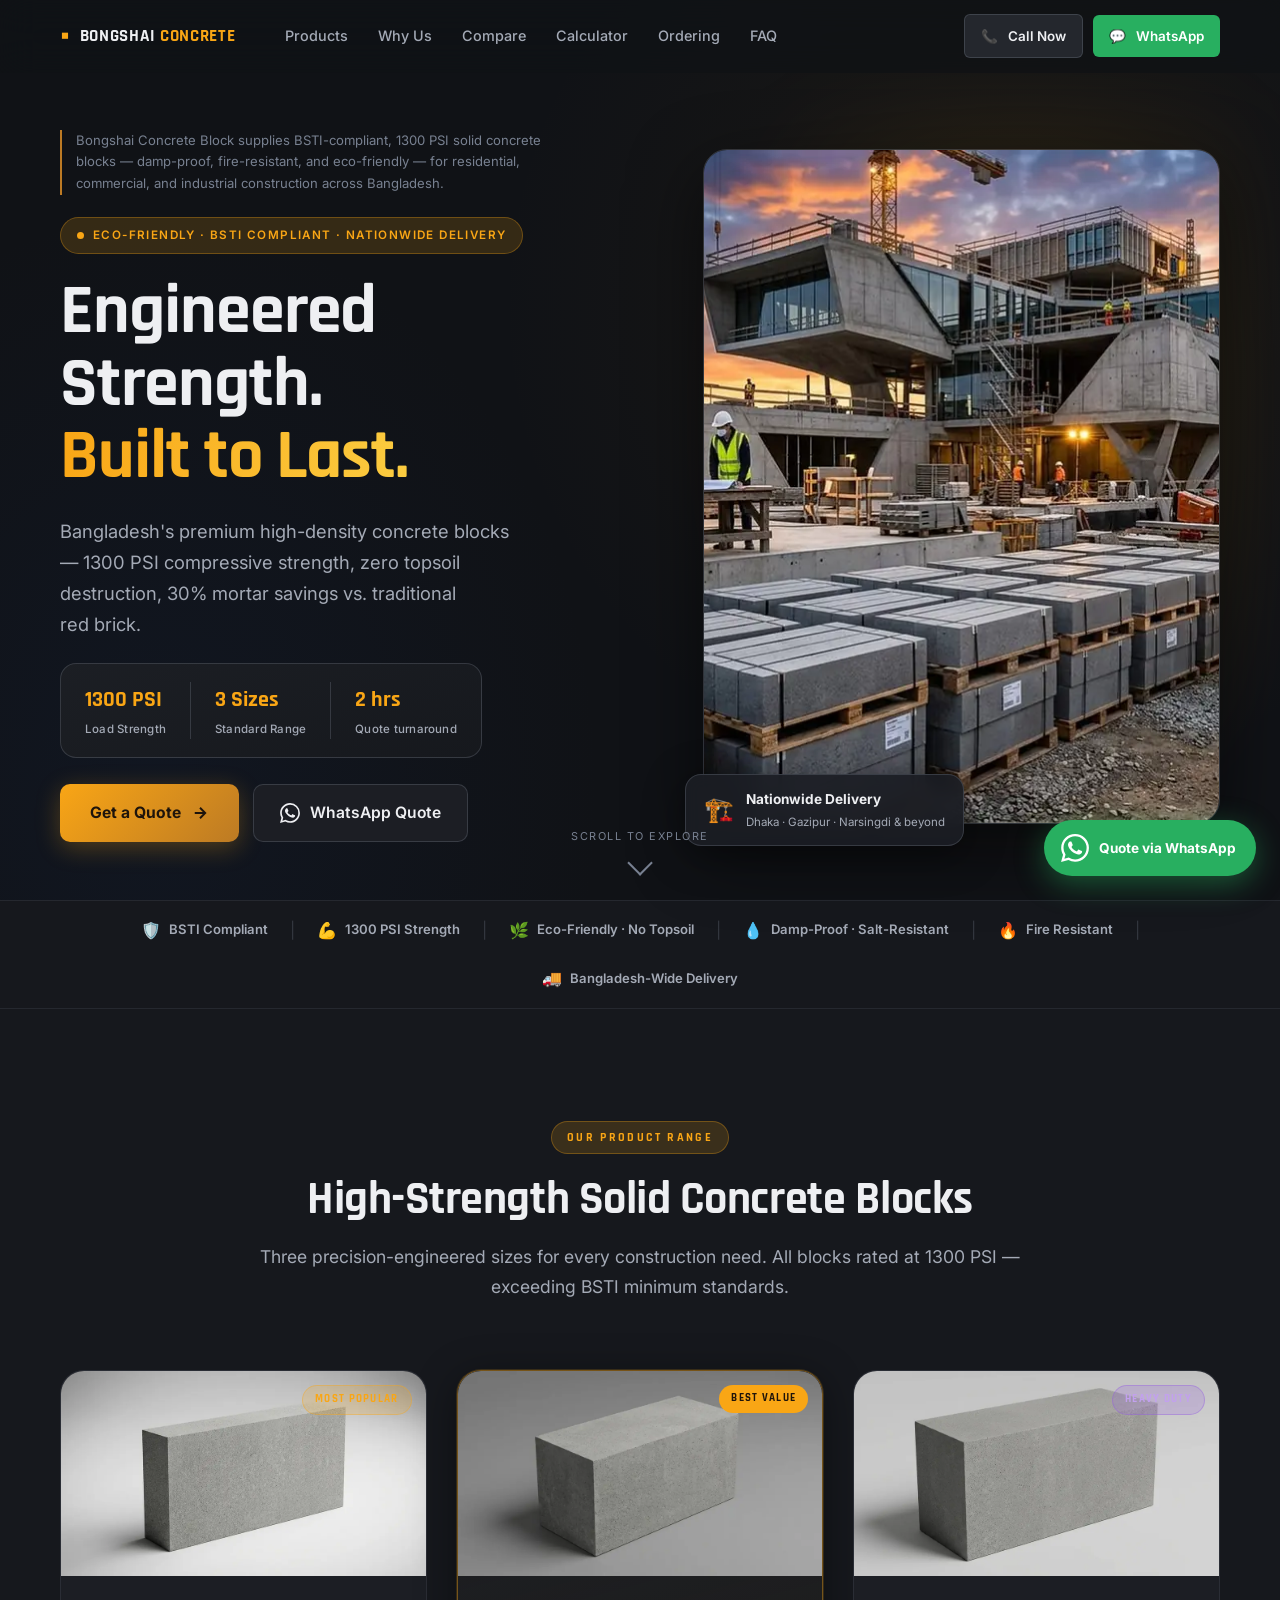
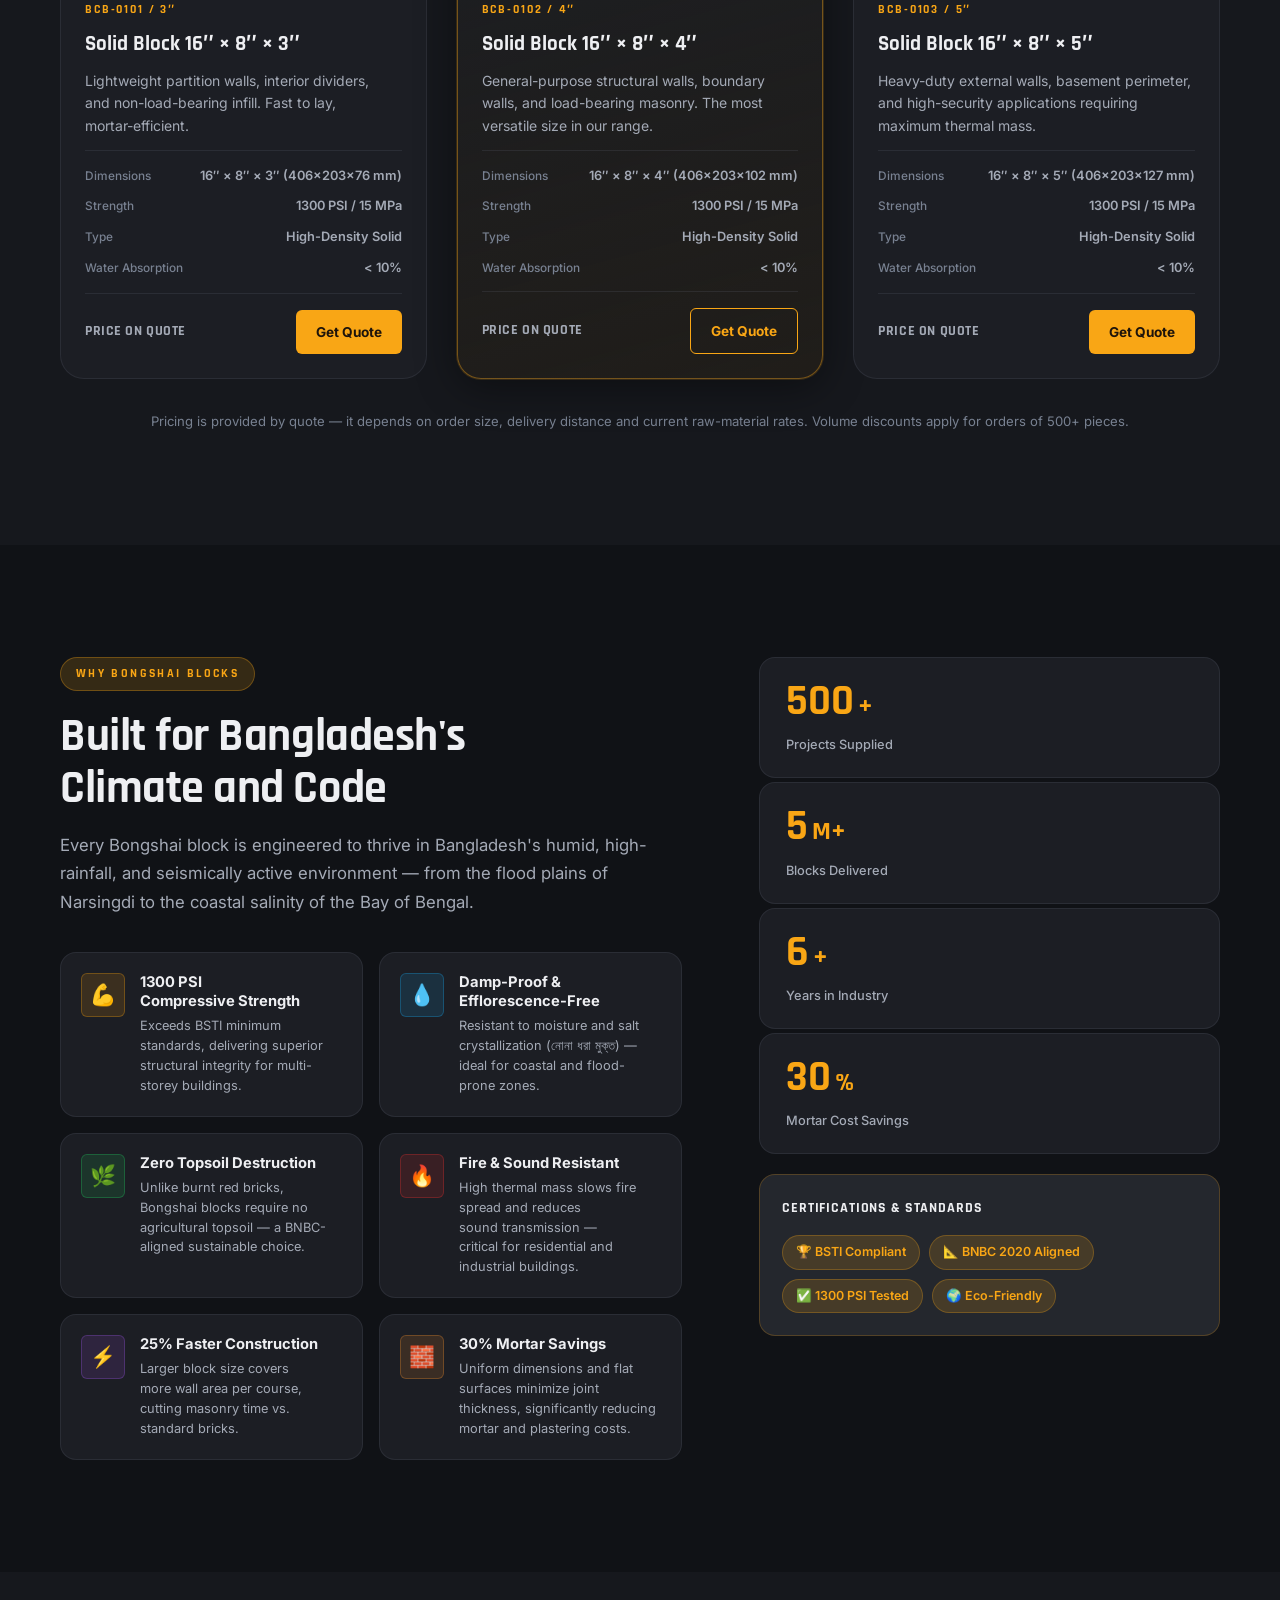
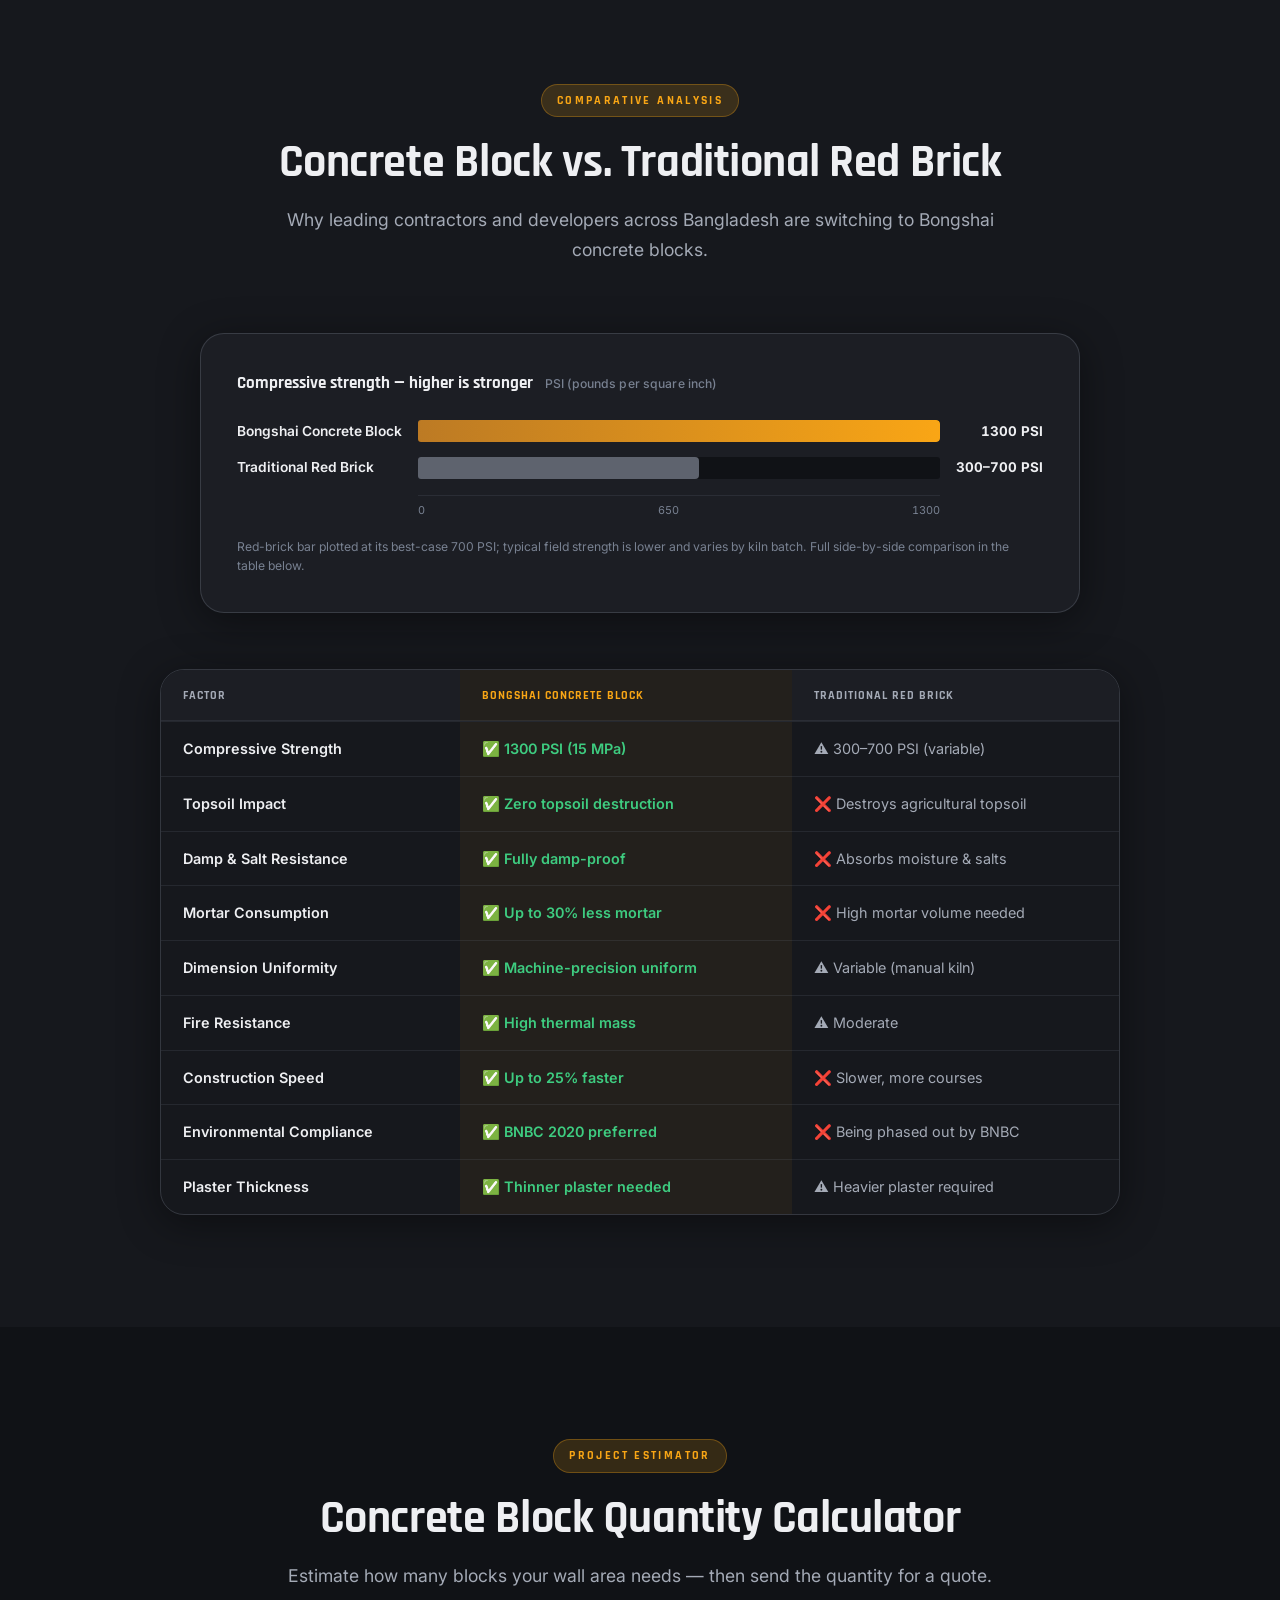
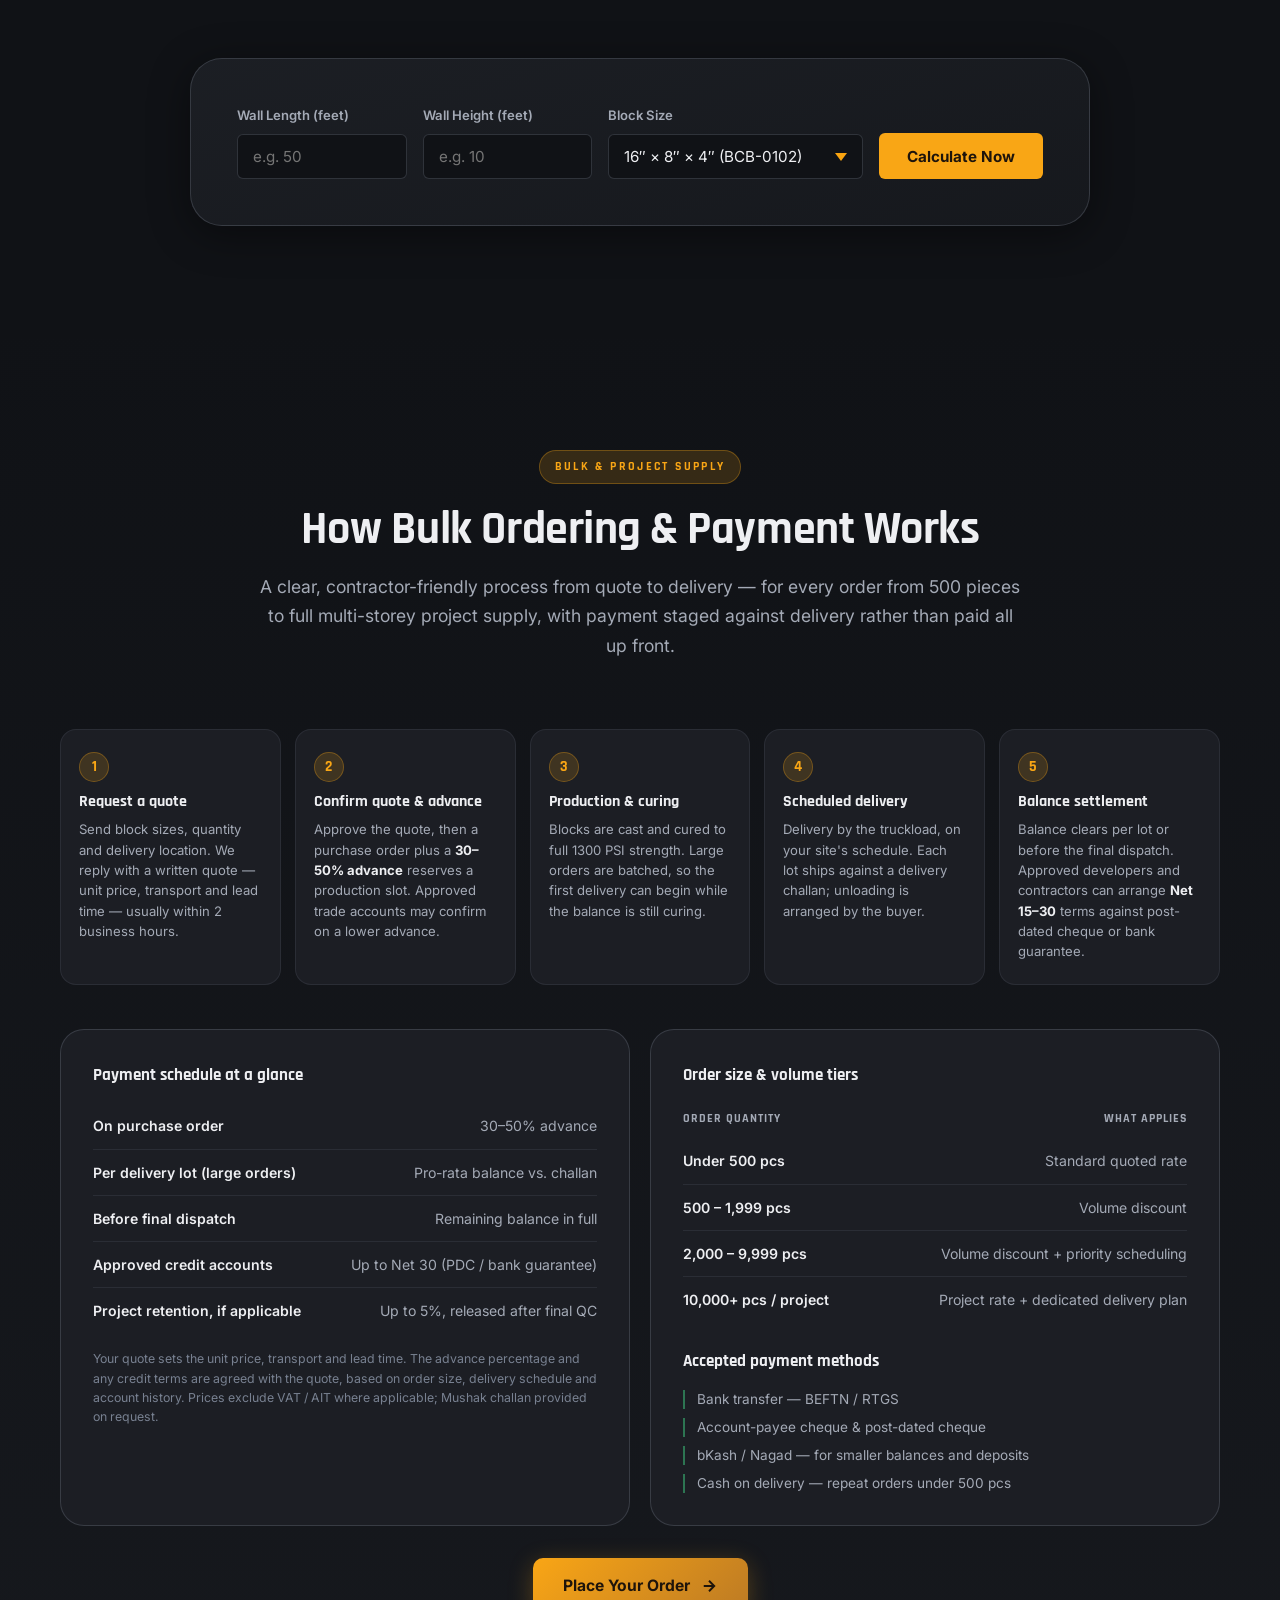
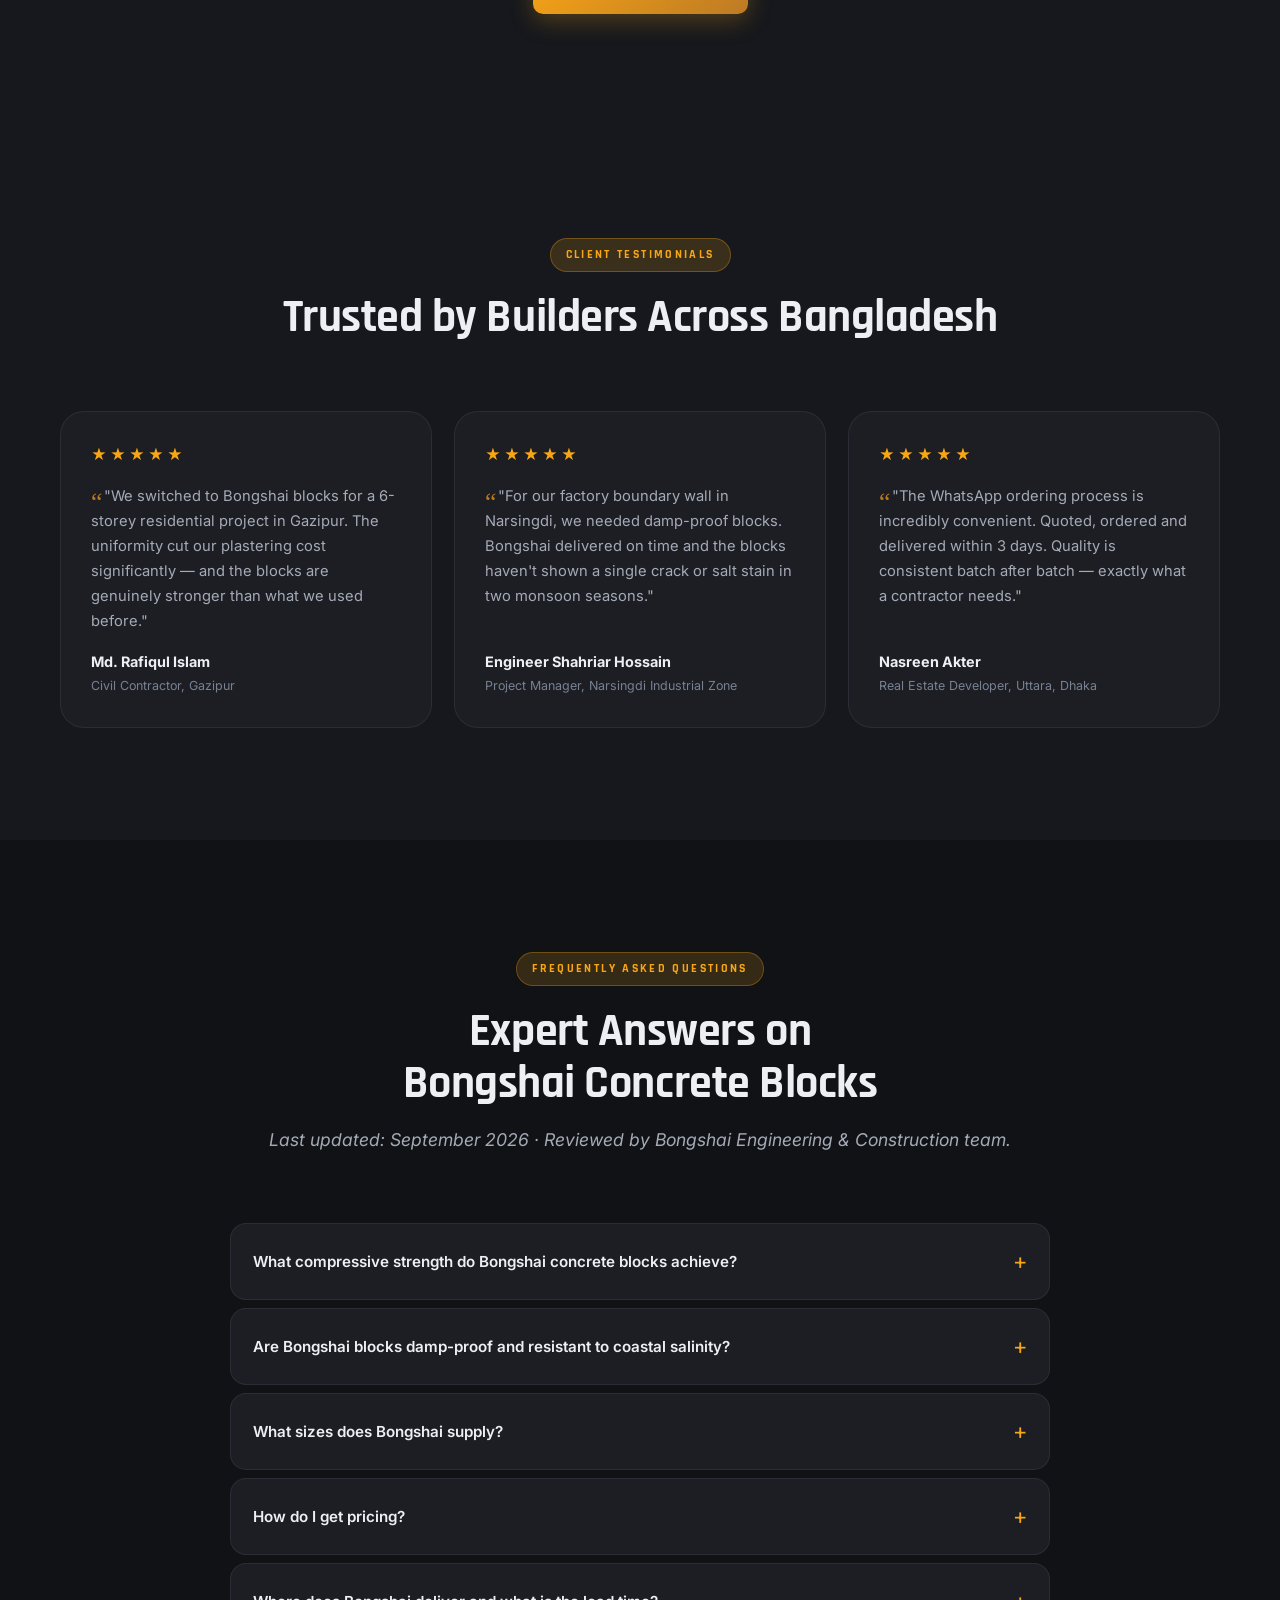
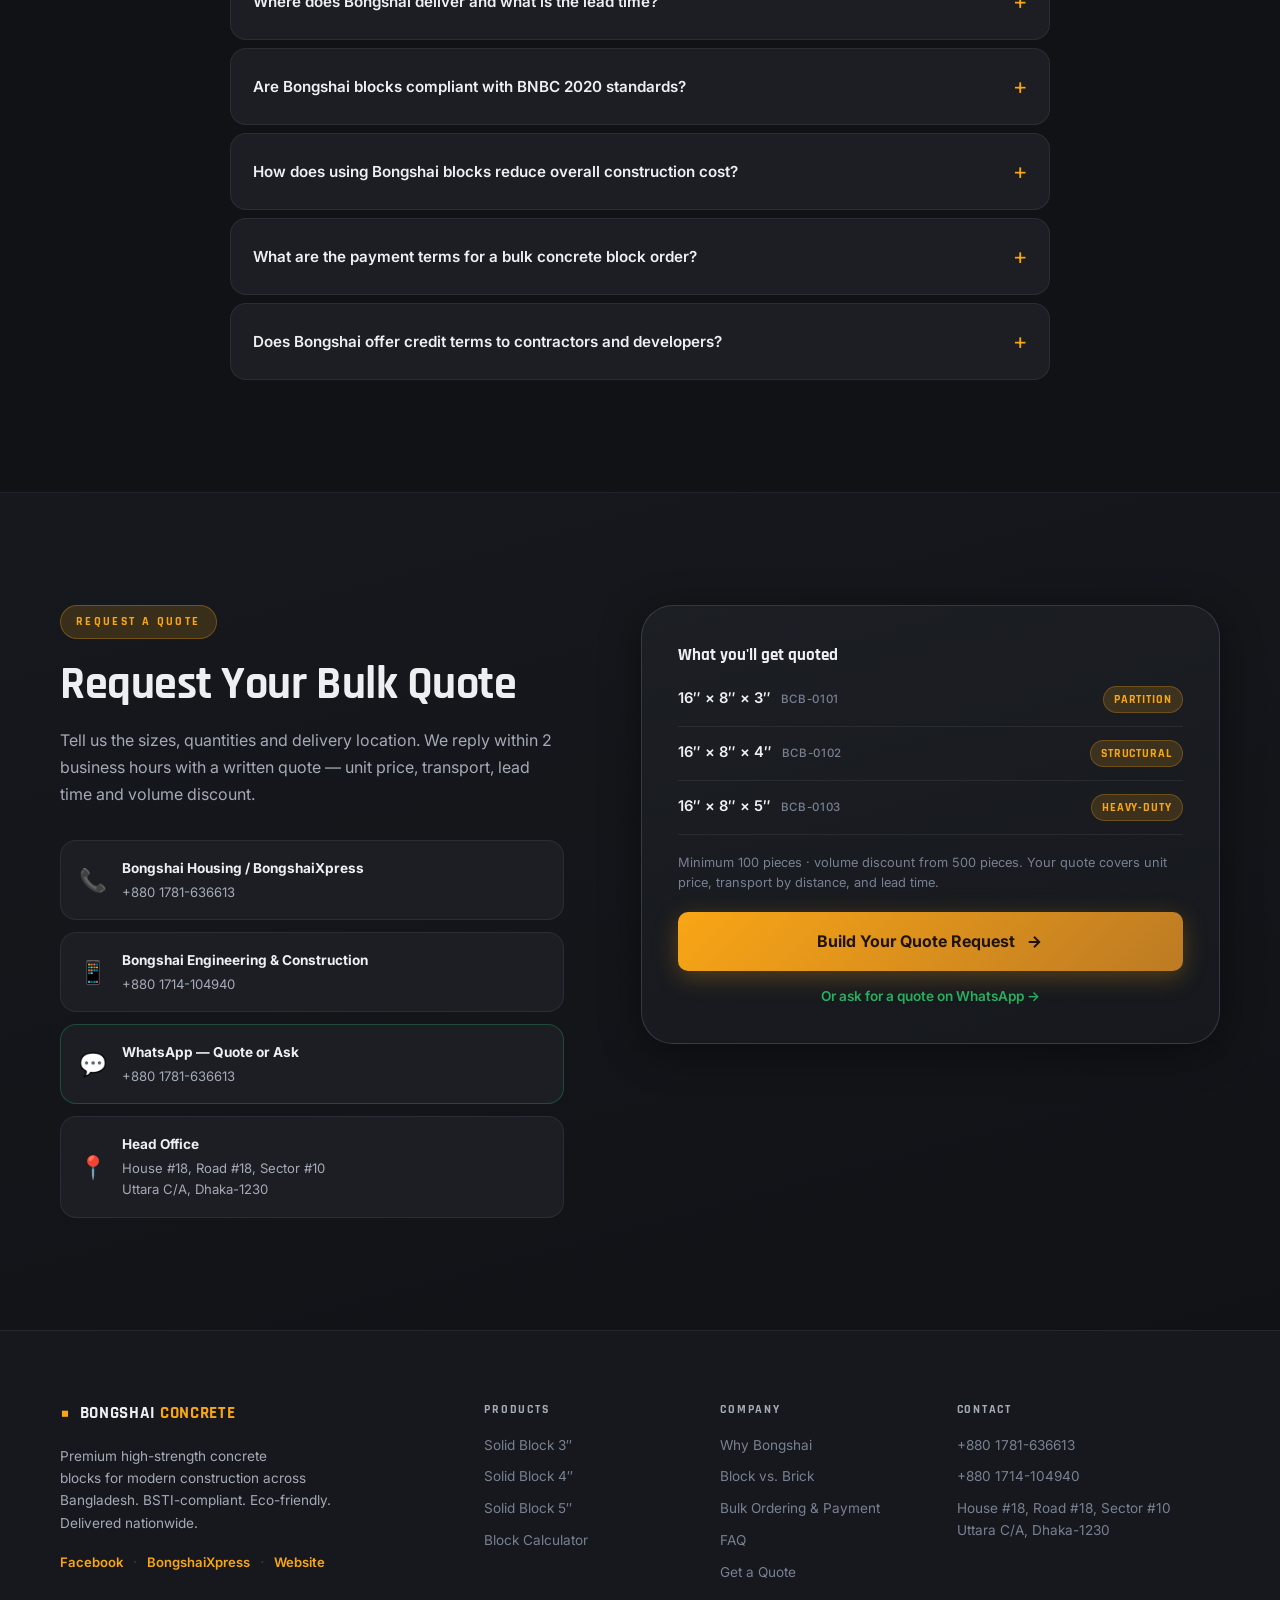
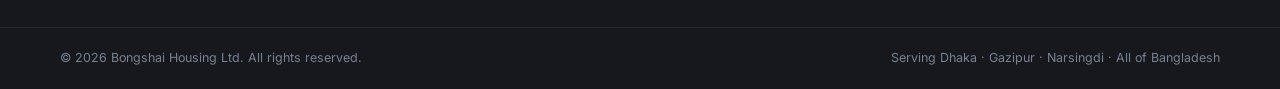
==== commit 5005af39: "fix: calculator copy — drop 'projected cost' (quote-only) Co-Authored-By: Claude Sonnet 5 <noreply@a" ====
--- a/index.html
+++ b/index.html
@@ -479,7 +479,7 @@
       <div class="section-header">
         <span class="section-tag">Project Estimator</span>
         <h2 class="section-title" id="calc-heading">Concrete Block Quantity Calculator</h2>
-        <p class="section-desc">Estimate blocks needed for your wall area — and see projected cost in seconds.</p>
+        <p class="section-desc">Estimate how many blocks your wall area needs — then send the quantity for a quote.</p>
       </div>
       <div class="calc-card">
         <form class="calc-inputs" id="calc-form" novalidate>
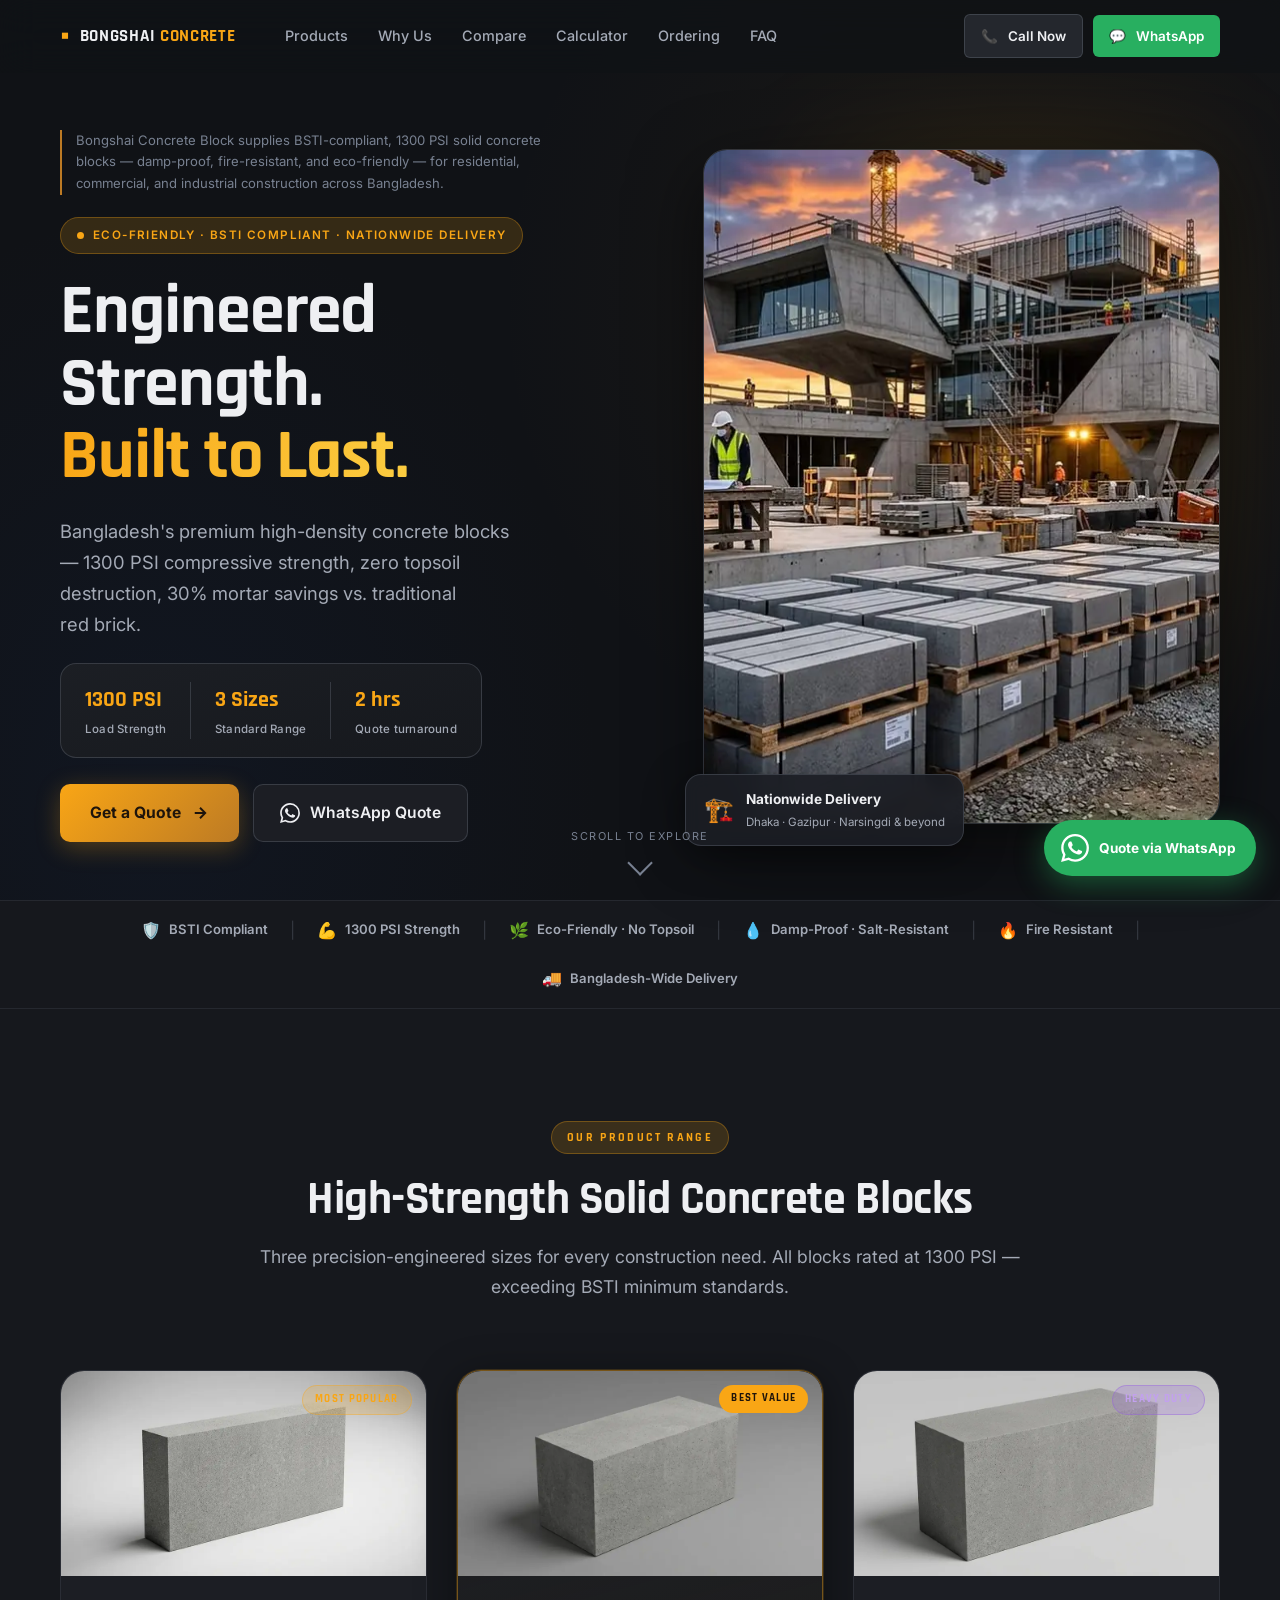
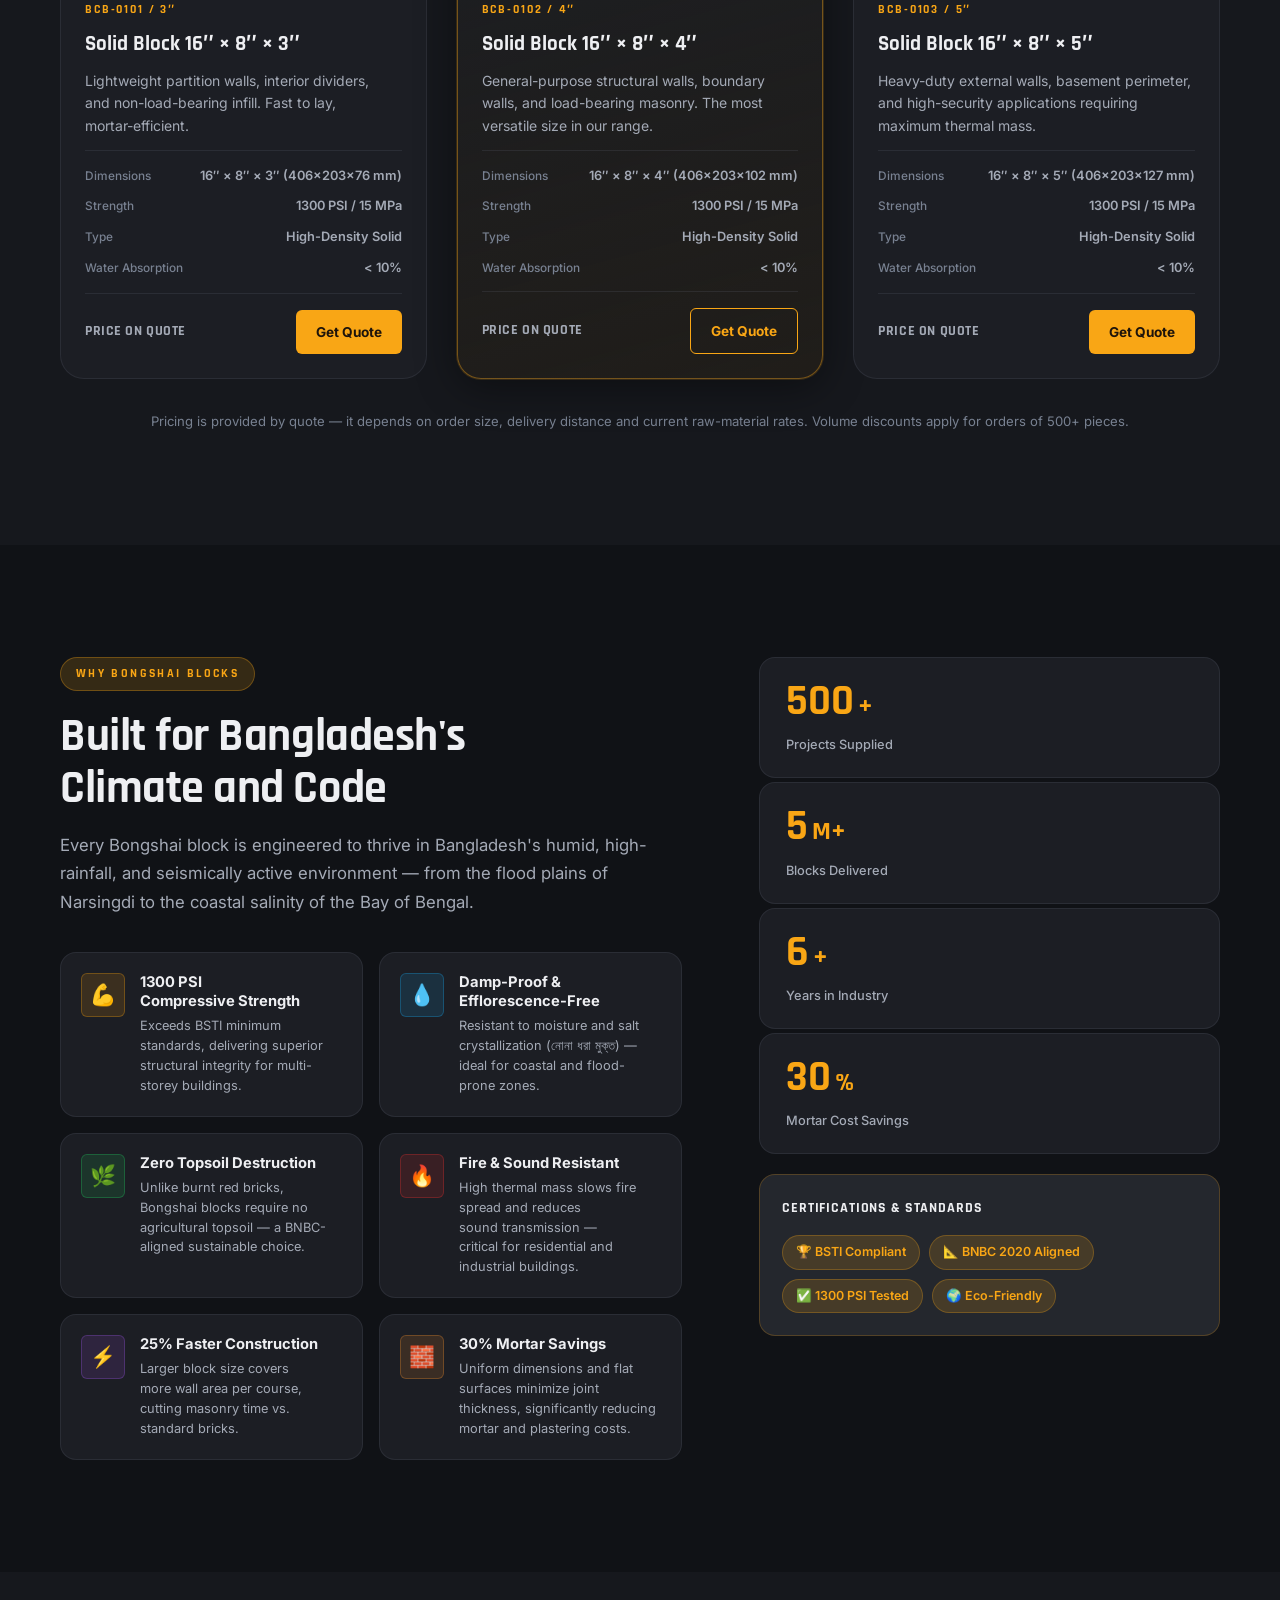
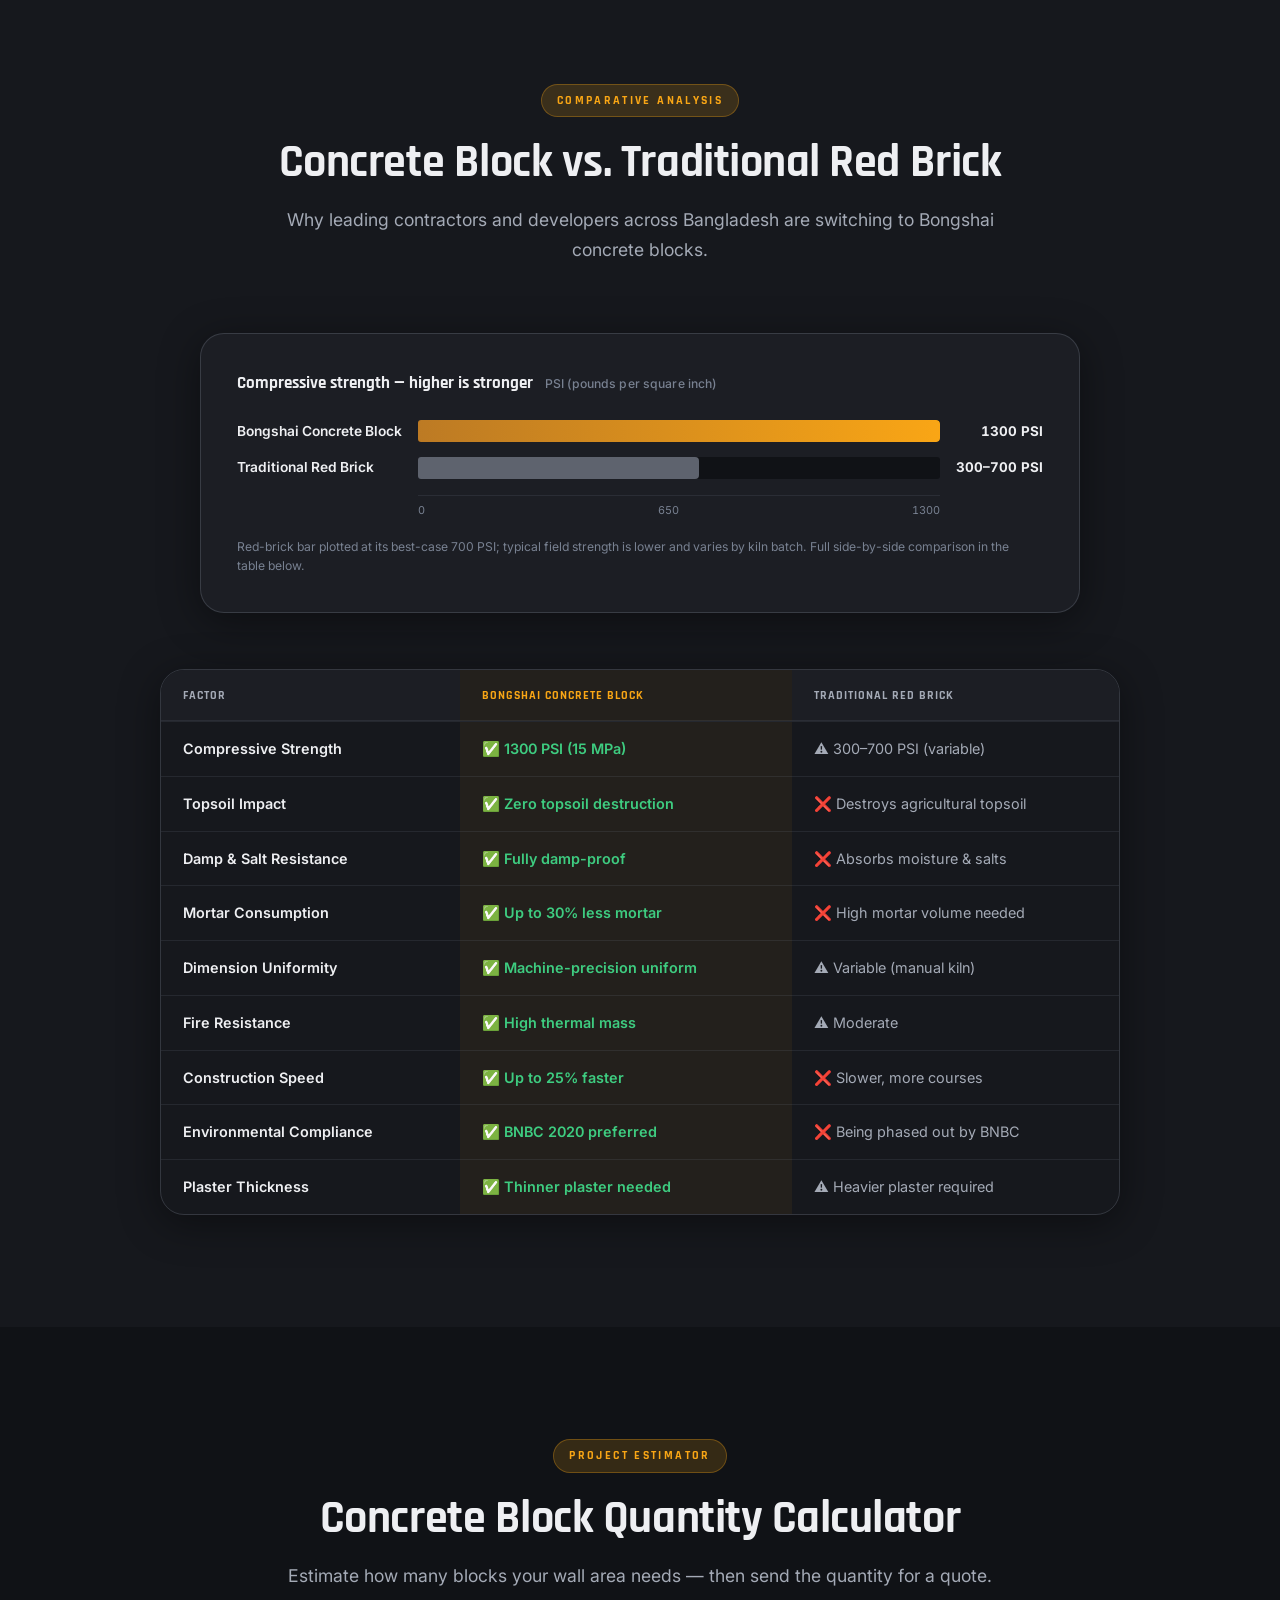
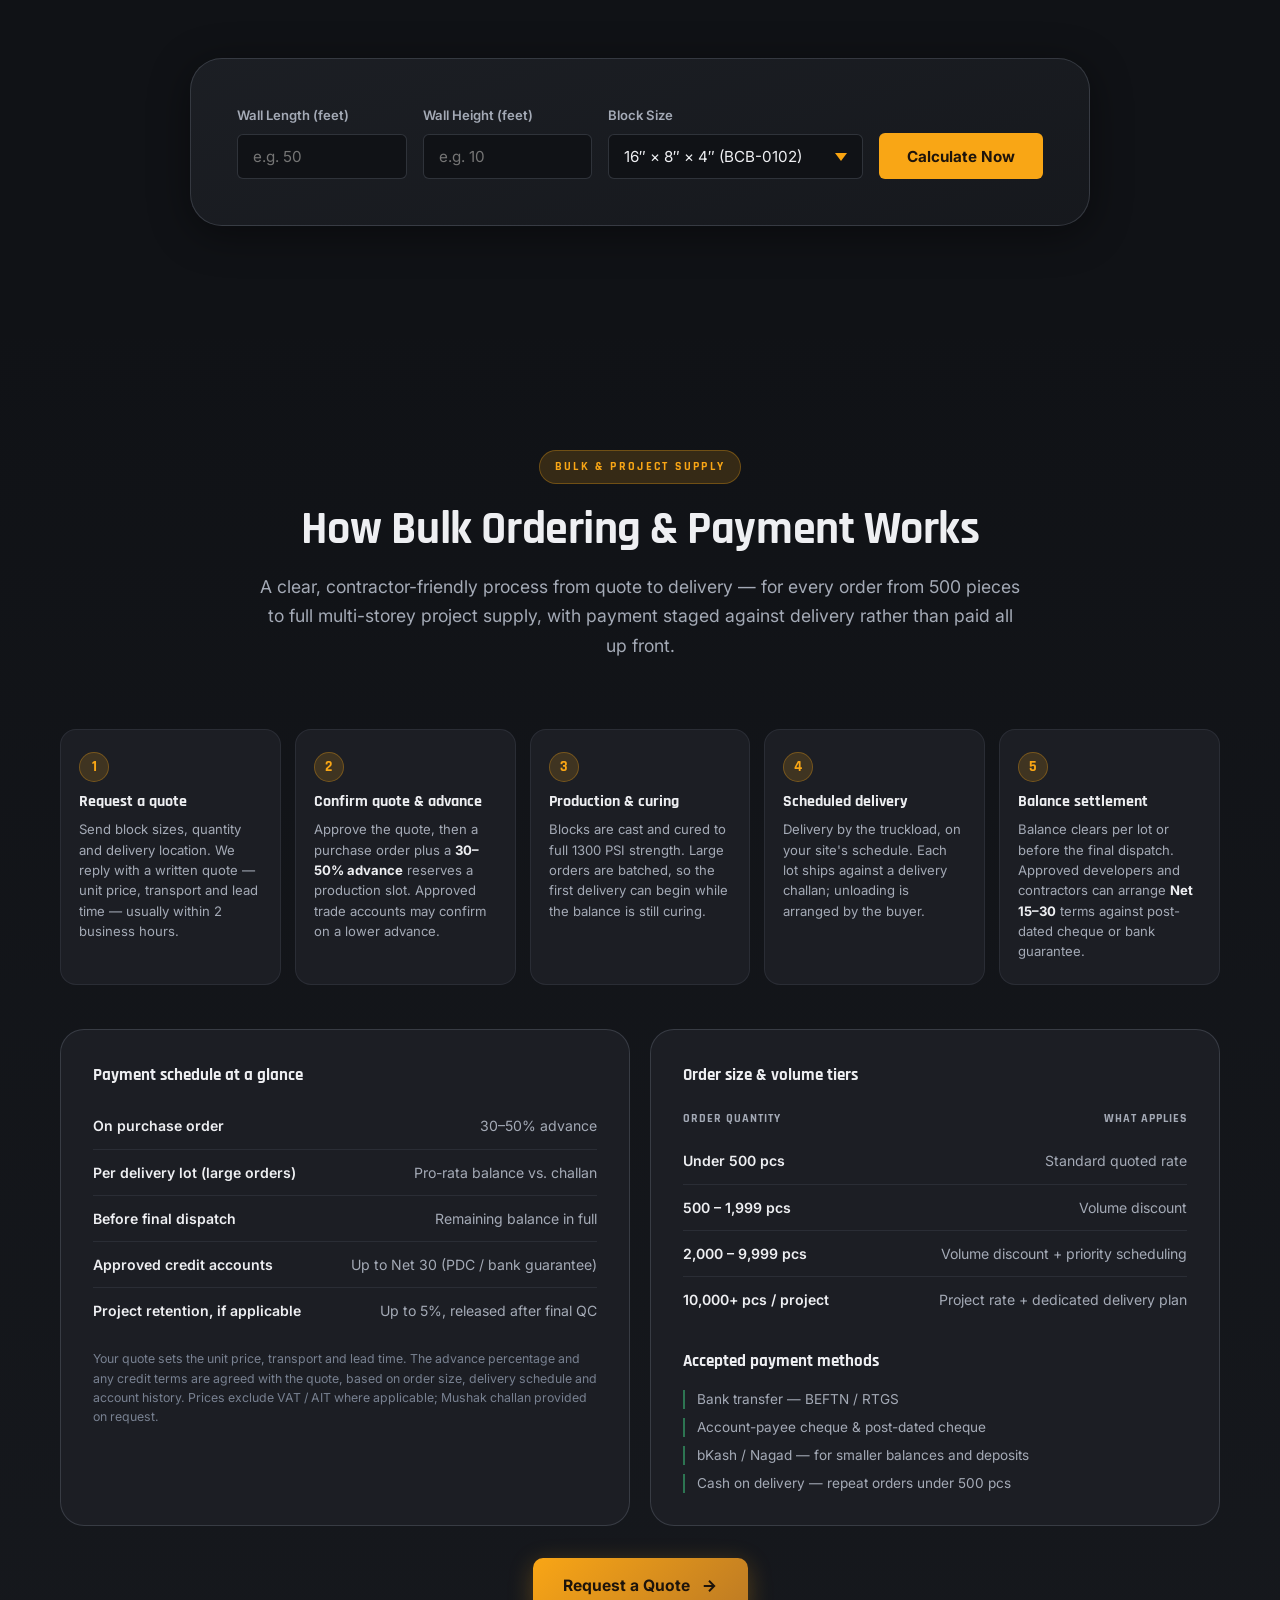
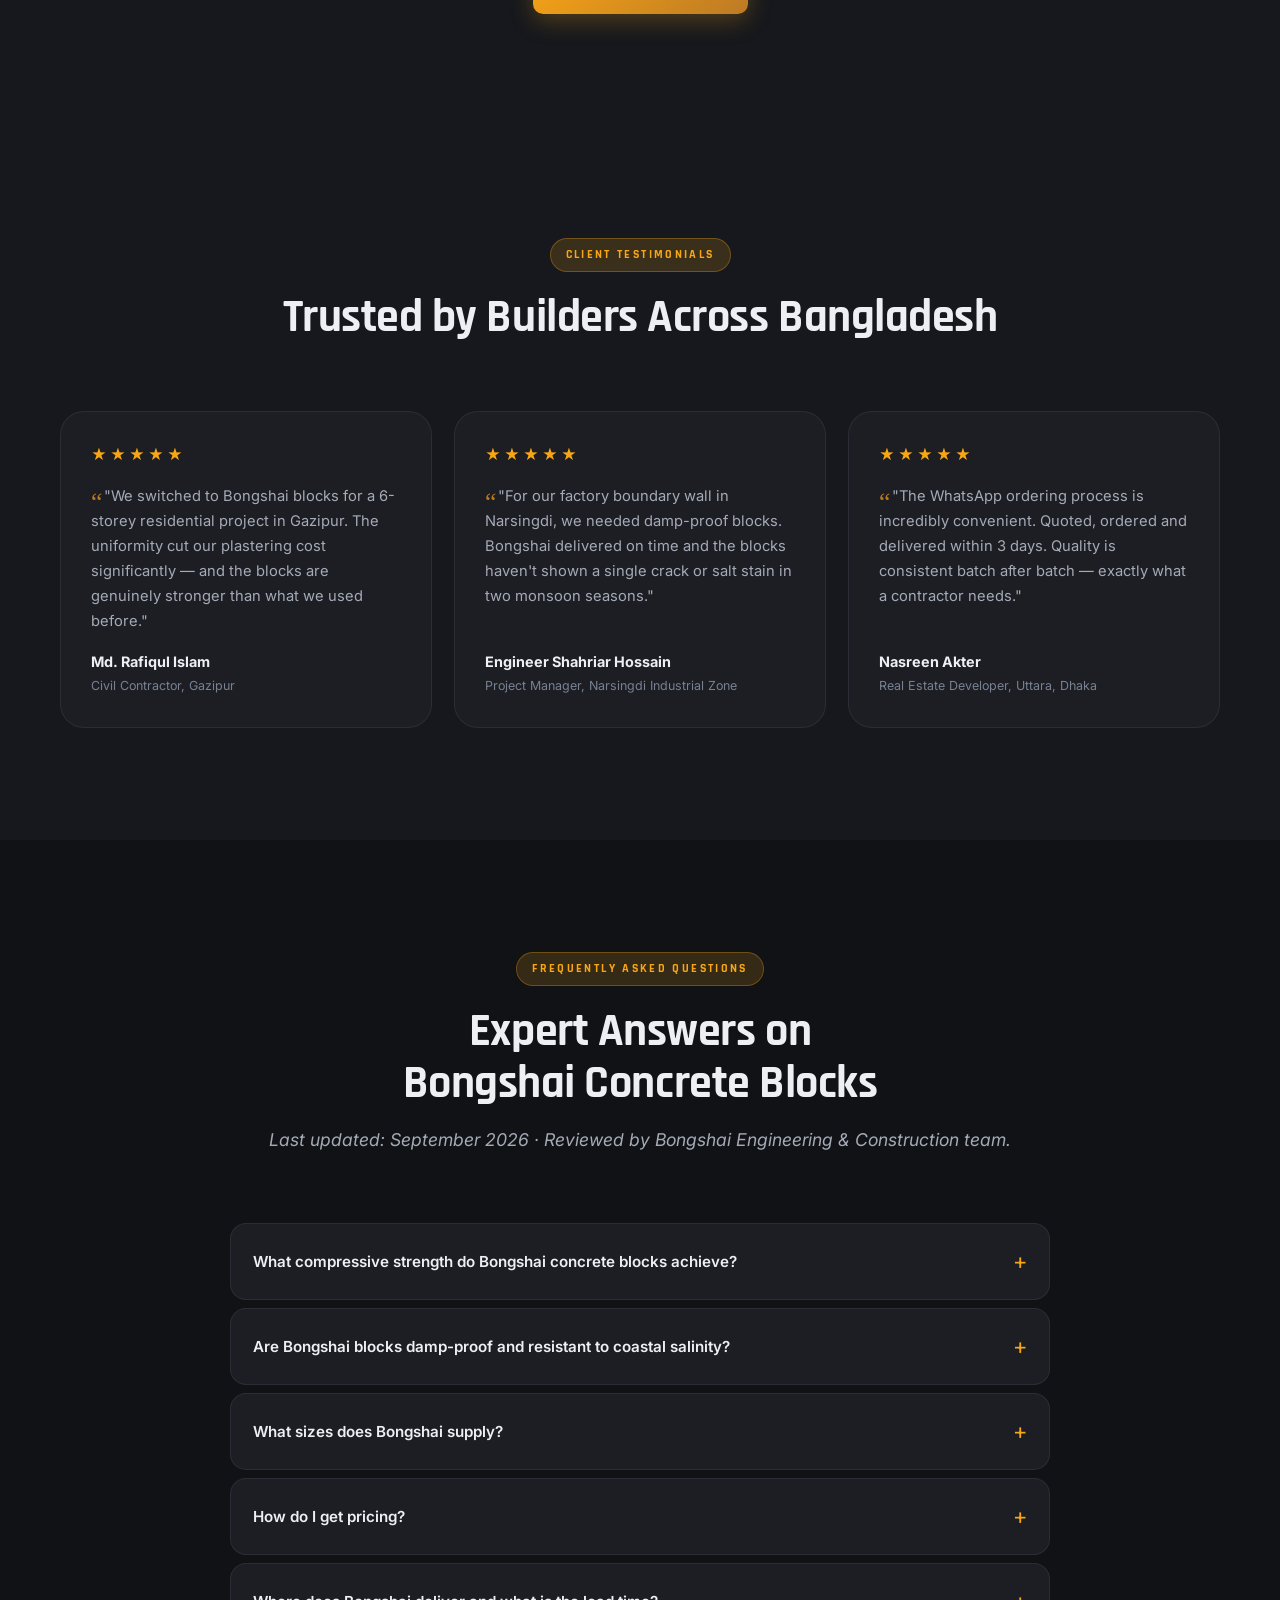
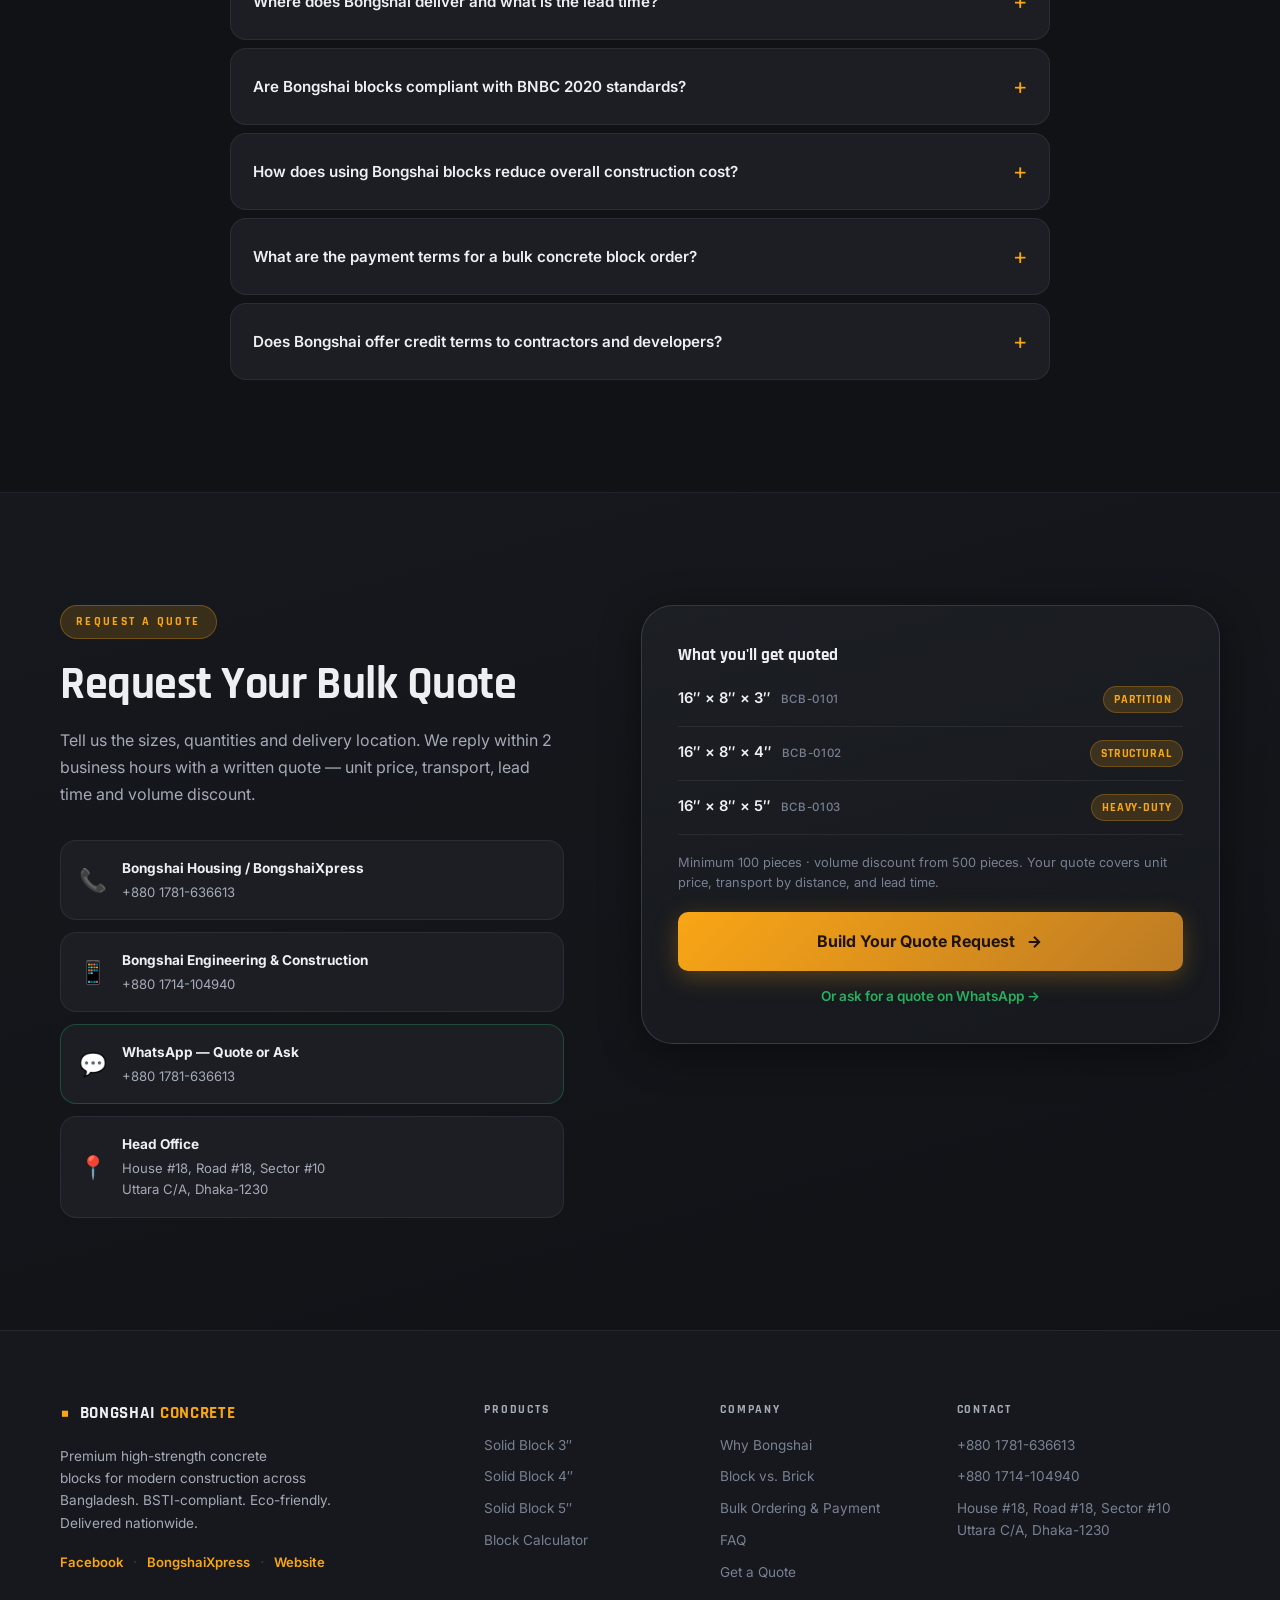
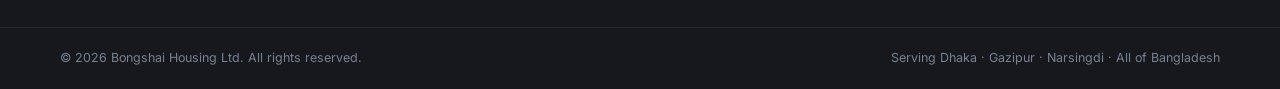
==== commit b59f245a: "polish: finish quote-only pass + reliable deploy - Landing "Place Your Order" CTA -> "Request a Quot" ====
--- a/index.html
+++ b/index.html
@@ -588,7 +588,7 @@
 
       <div class="order-cta">
         <a href="checkout.html" class="btn-primary">
-          <span>Place Your Order</span>
+          <span>Request a Quote</span>
           <svg width="18" height="18" viewBox="0 0 24 24" fill="none" stroke="currentColor" stroke-width="2.5" aria-hidden="true" focusable="false"><path d="M5 12h14M12 5l7 7-7 7"/></svg>
         </a>
       </div>
--- a/style.css
+++ b/style.css
@@ -943,7 +943,6 @@
 .co-sum-totals dd { font-size: 0.9rem; font-weight: 700; font-variant-numeric: tabular-nums; }
 .co-sum-big dt { color: var(--clr-text); font-weight: 600; }
 .co-sum-big dd { font-family: var(--font-display); font-size: 1.4rem; color: var(--clr-accent); }
-.co-sum-muted dt, .co-sum-muted dd { color: var(--clr-text-dim); font-weight: 500; font-size: 0.8rem; }
 
 #co-place { width: 100%; }
 .co-err {
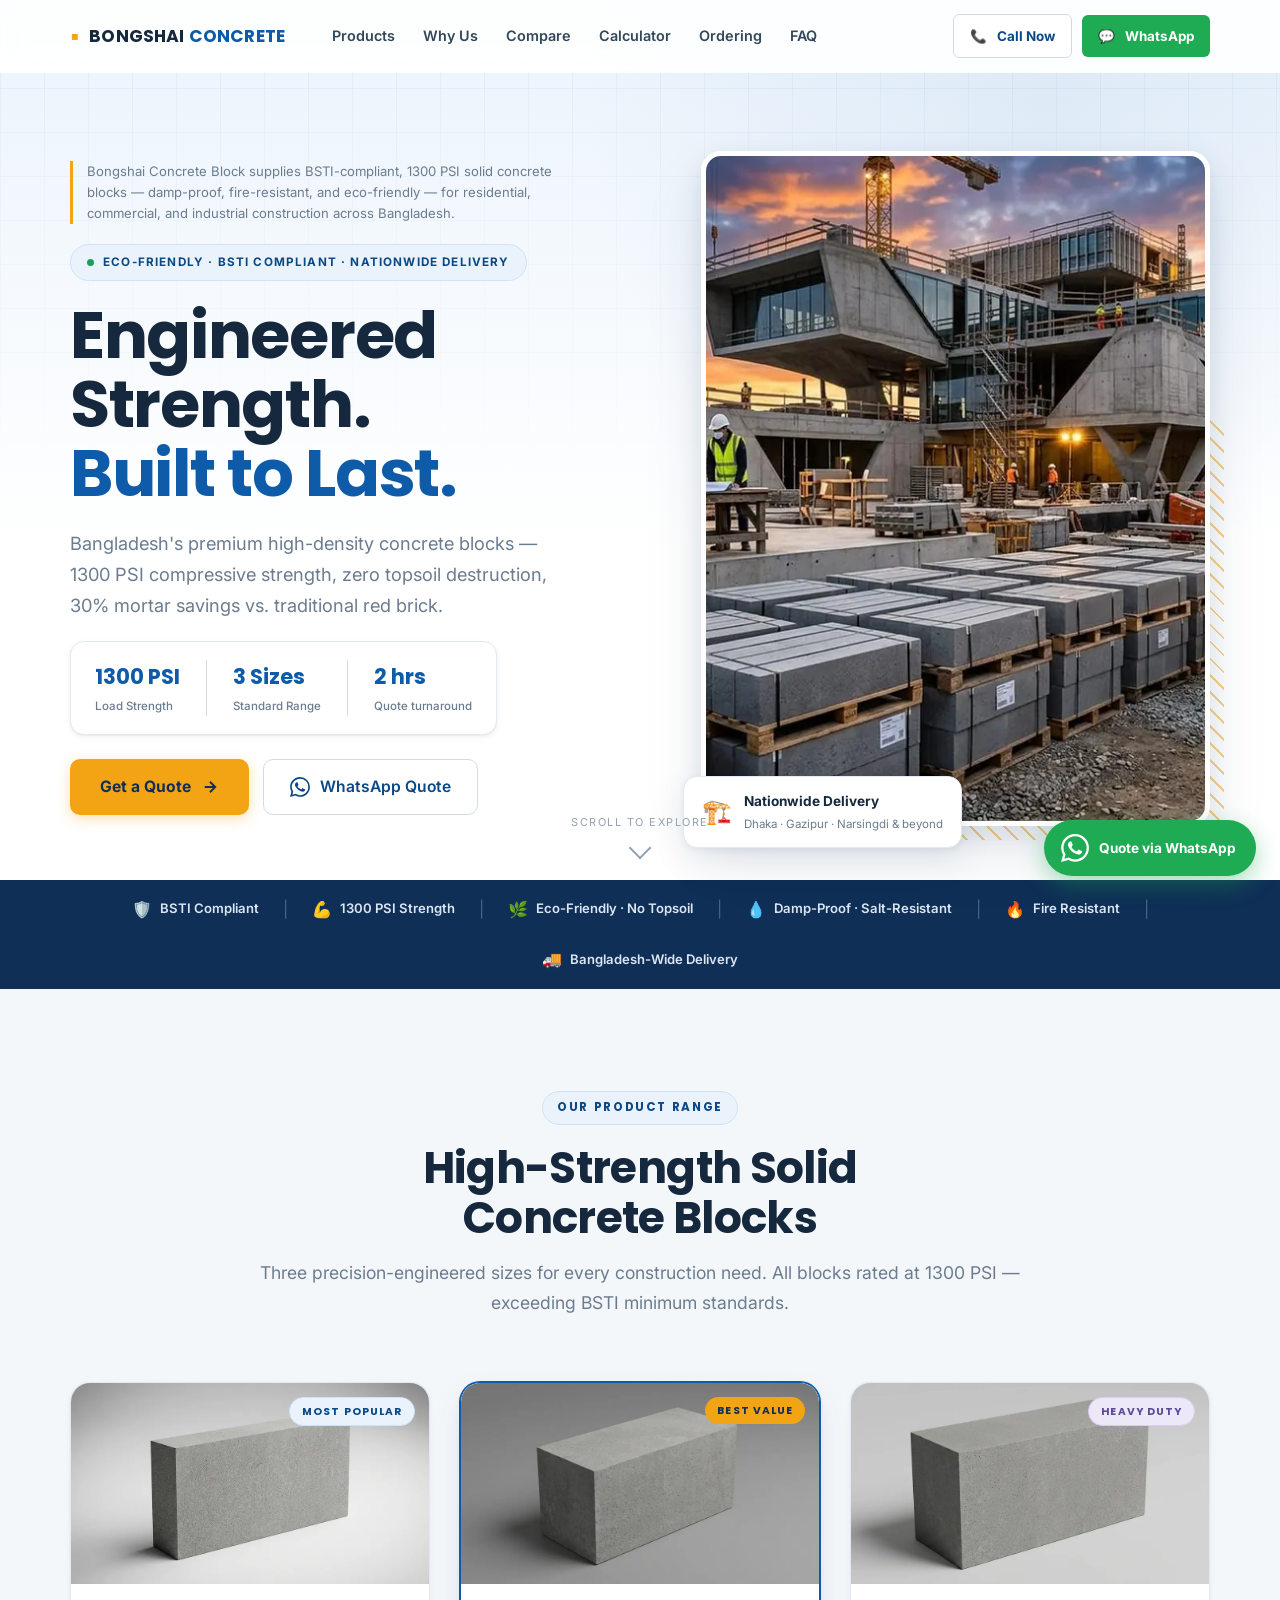
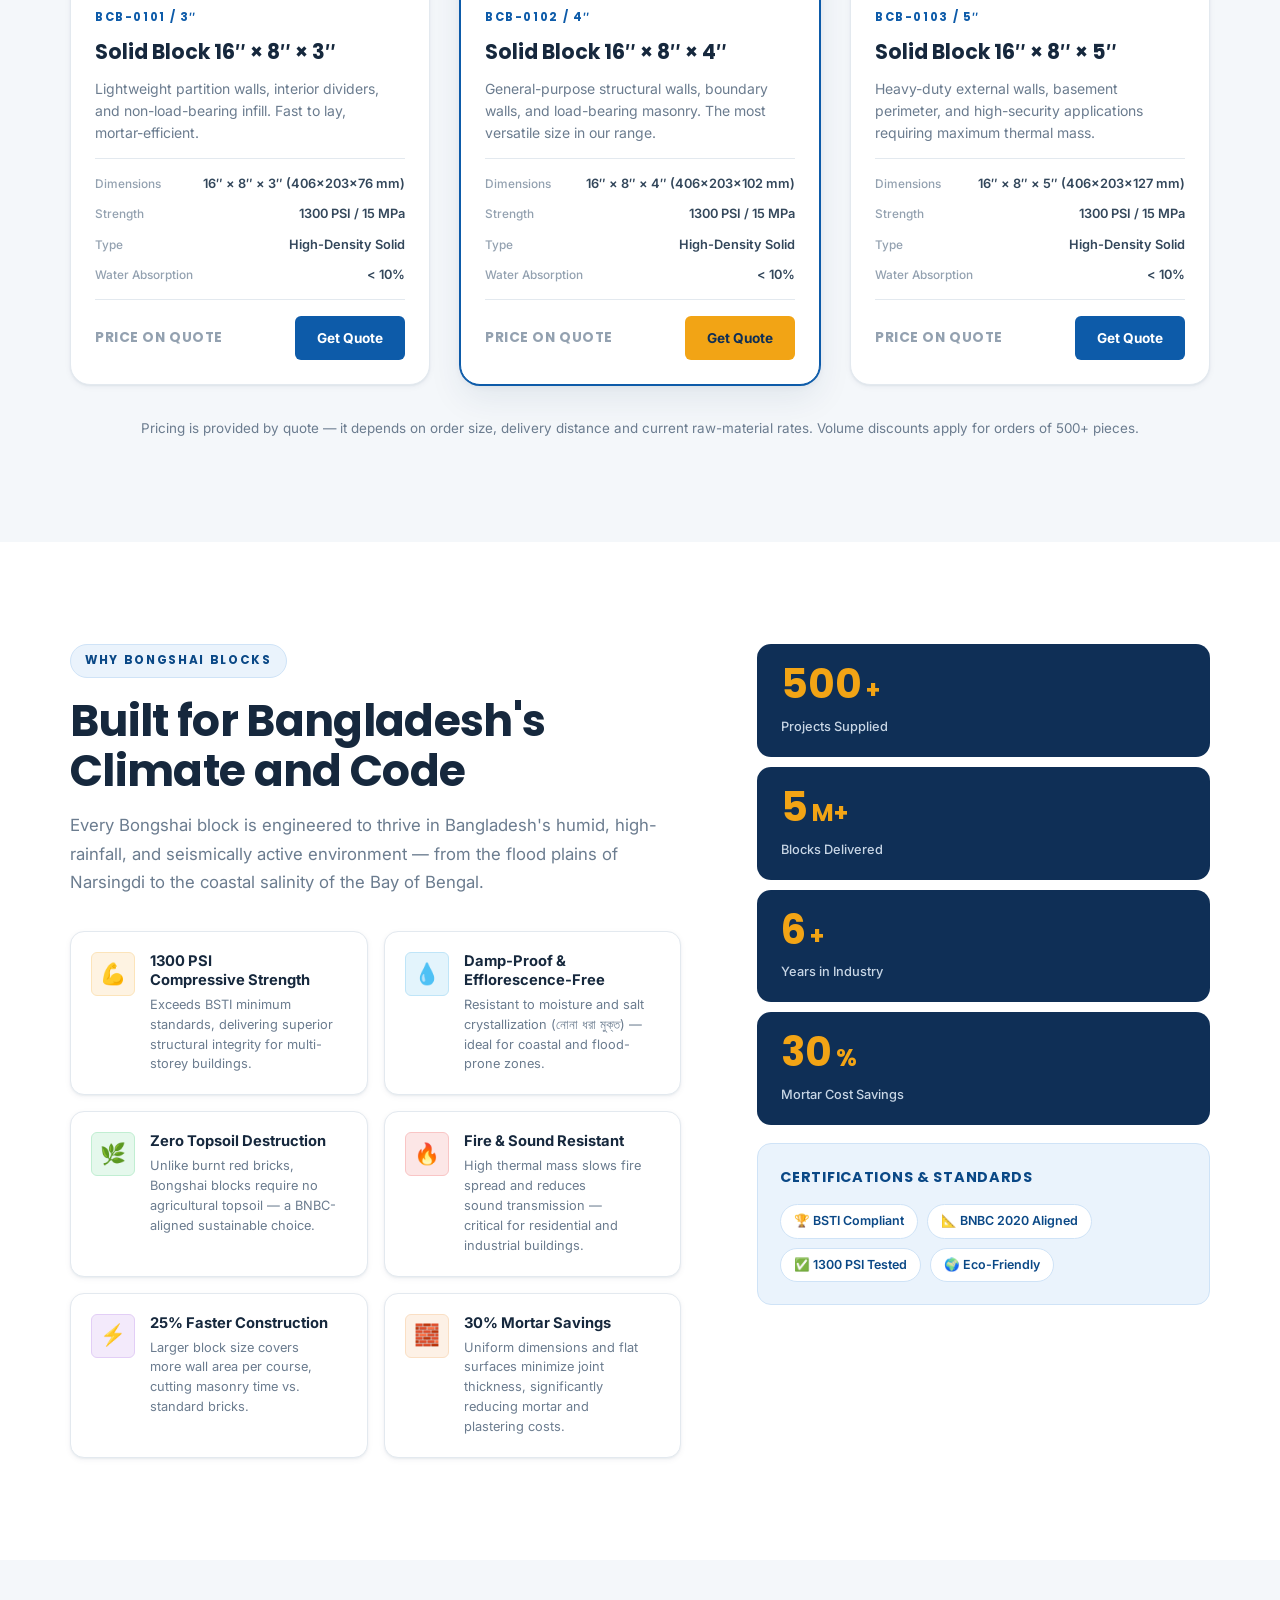
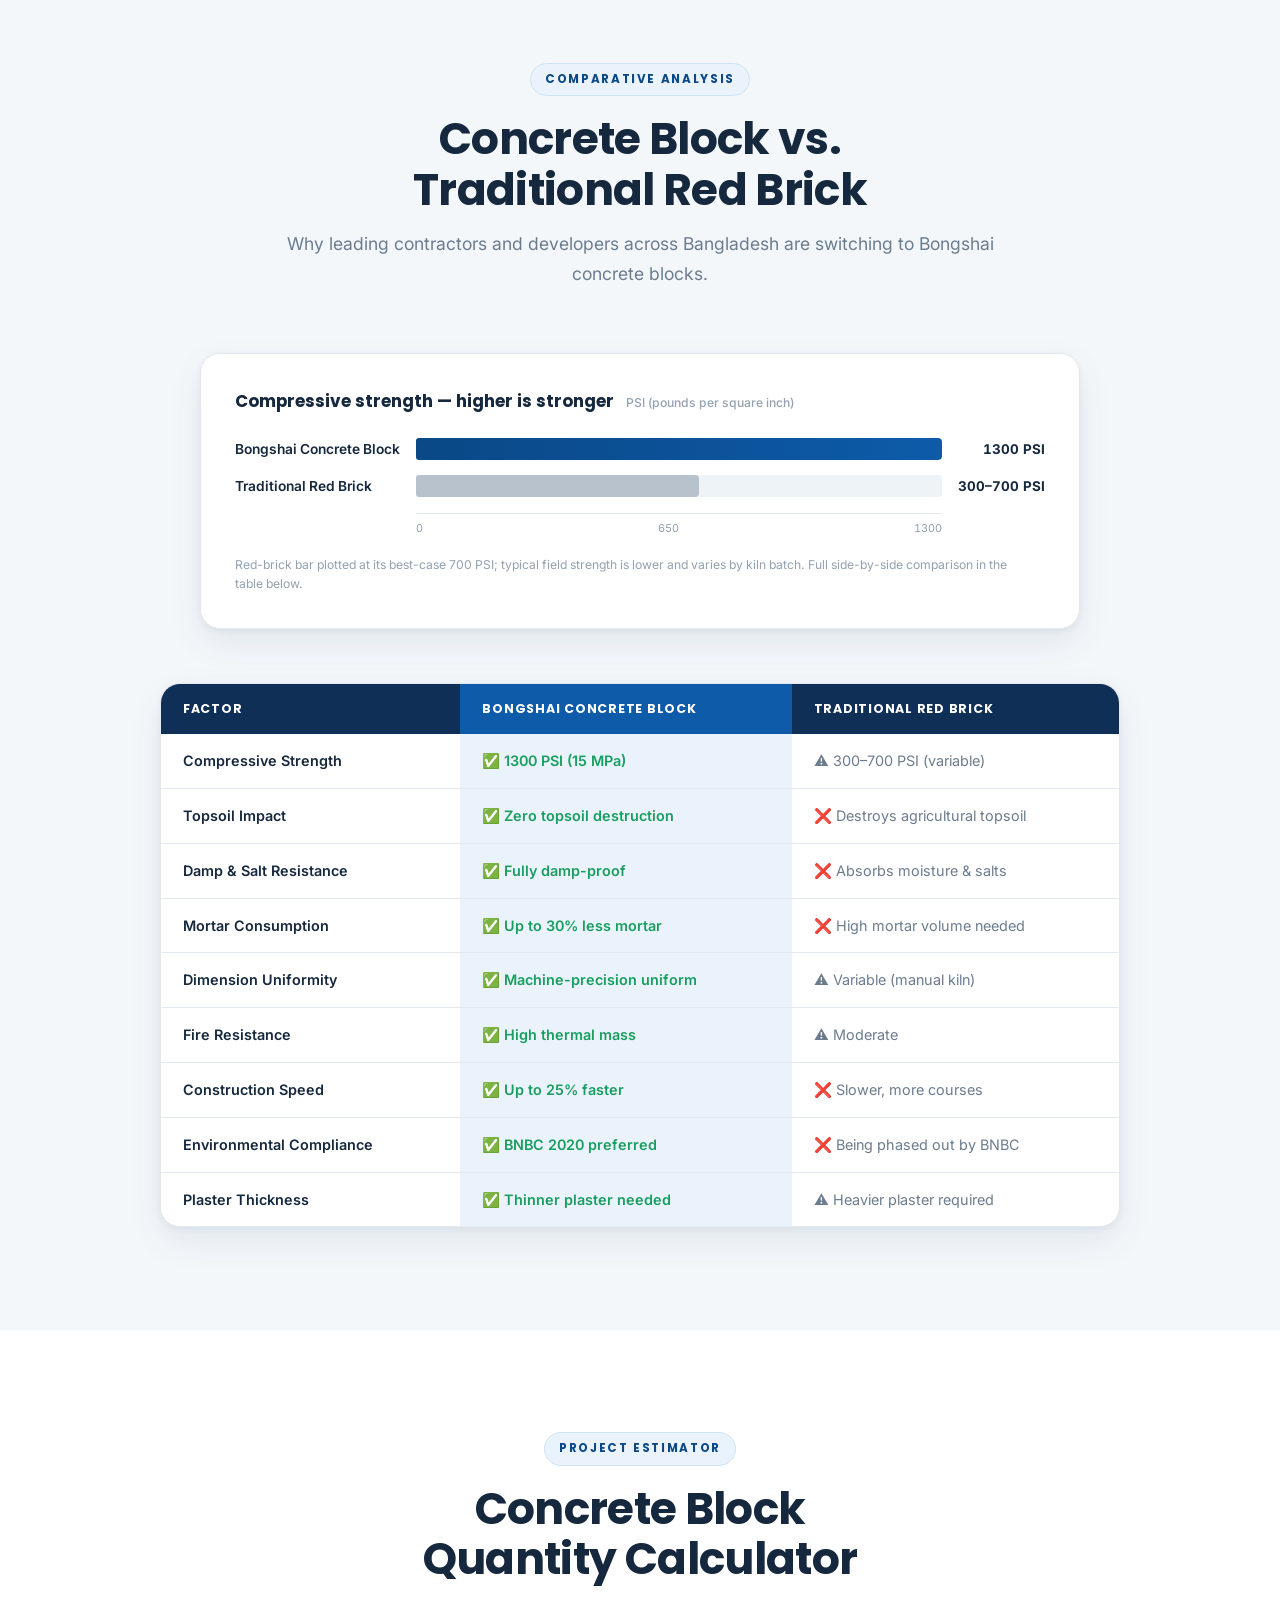
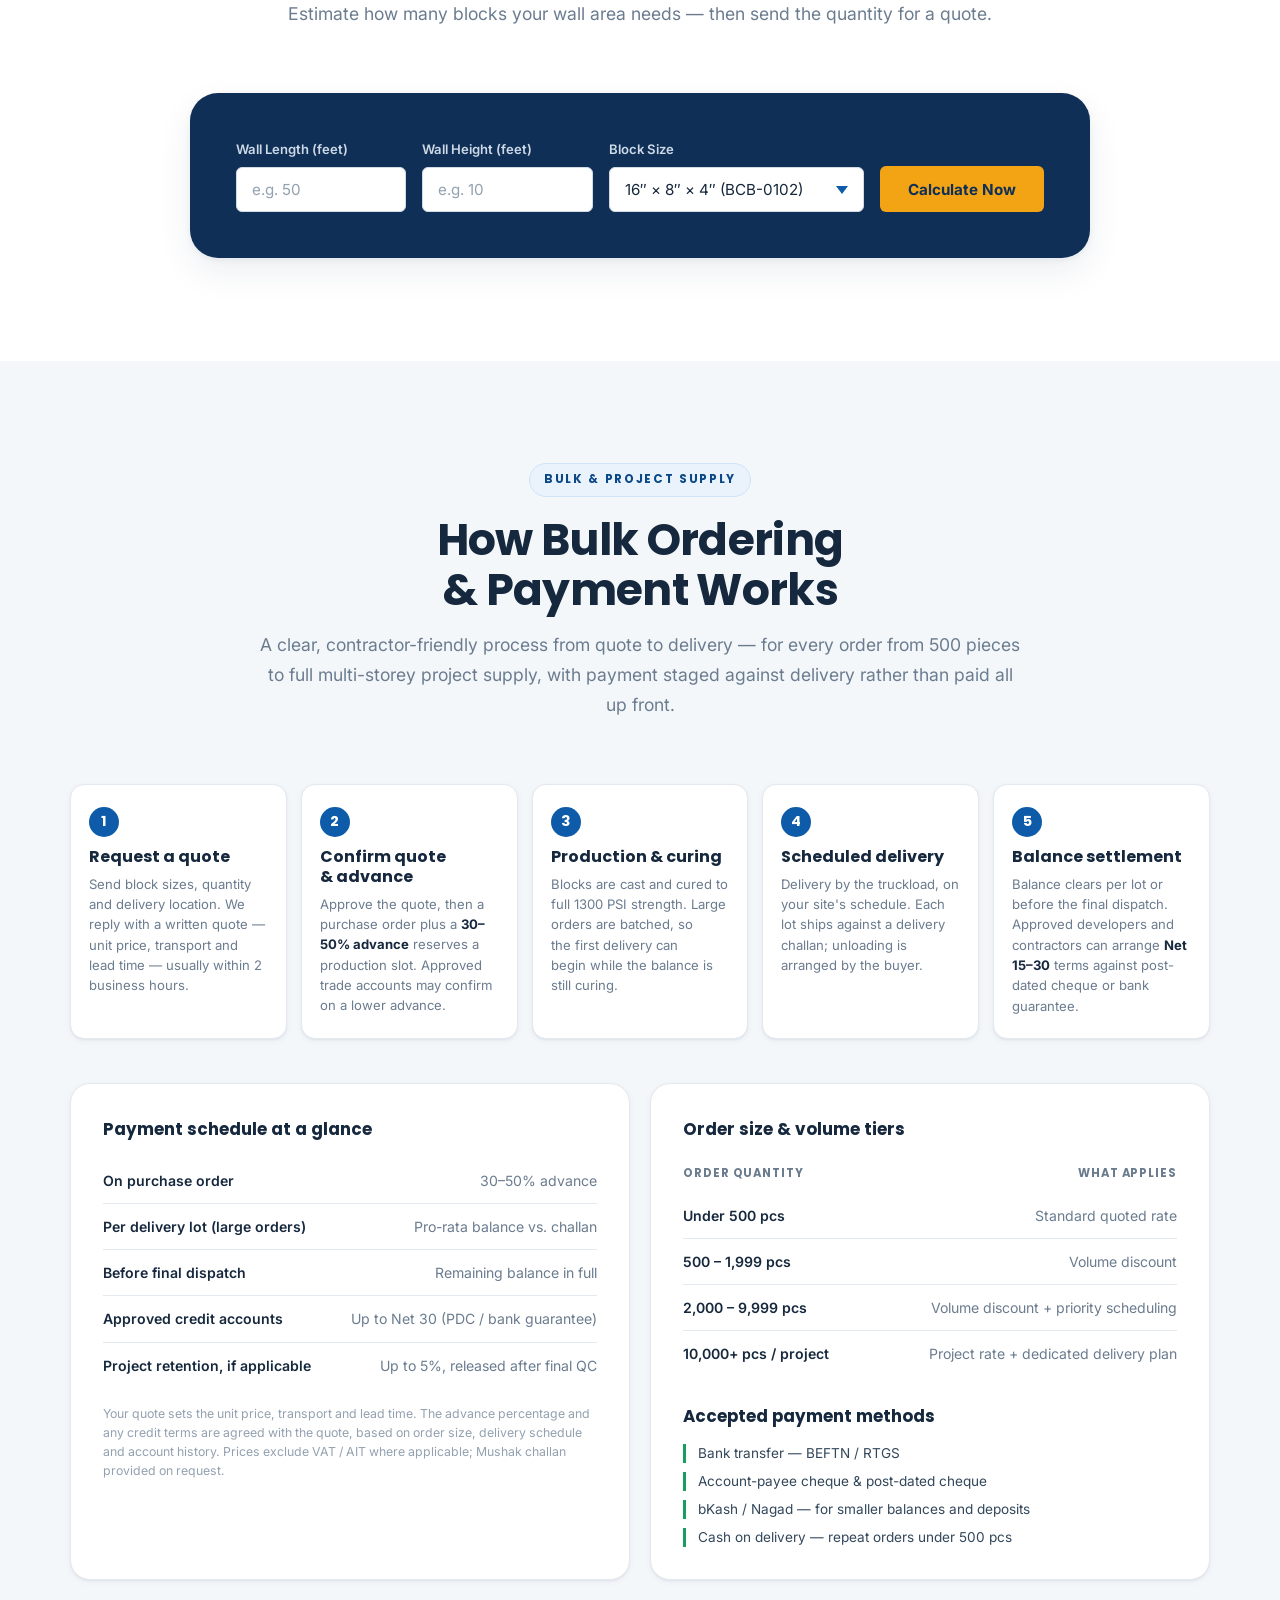
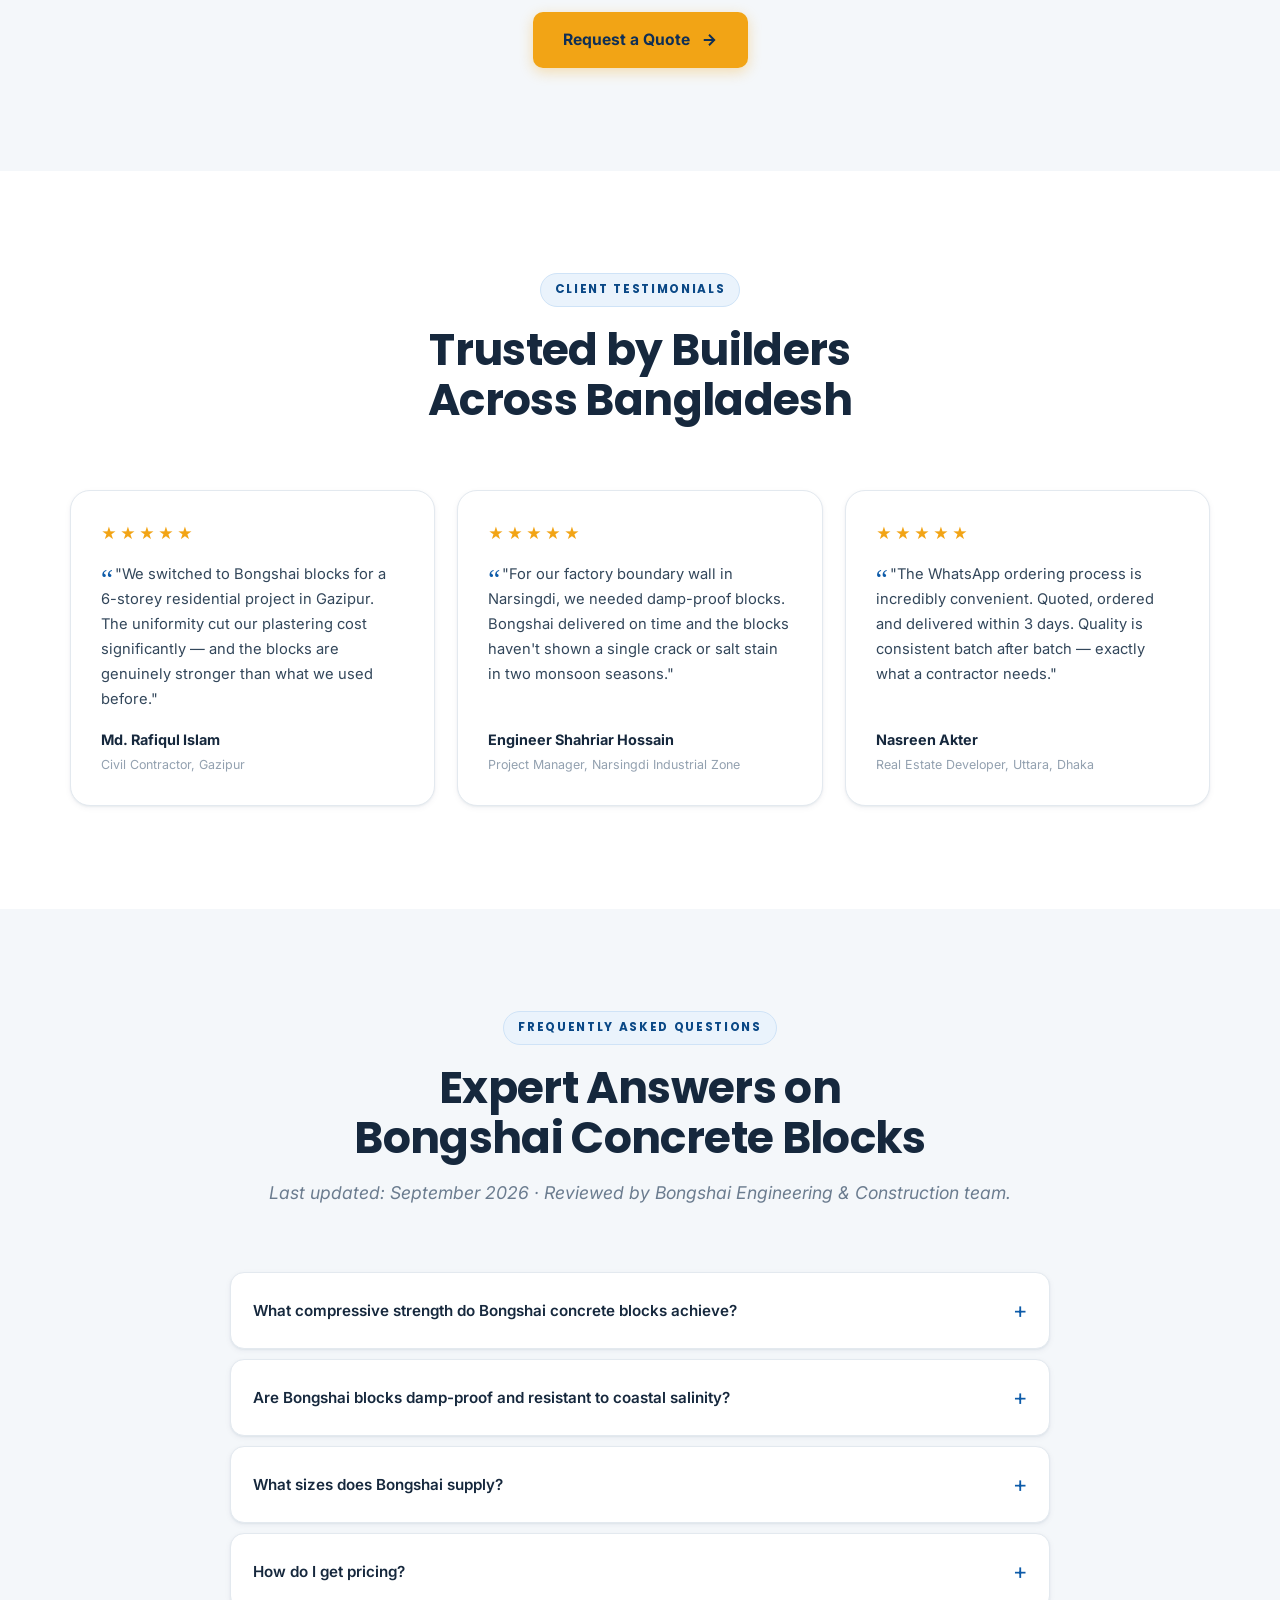
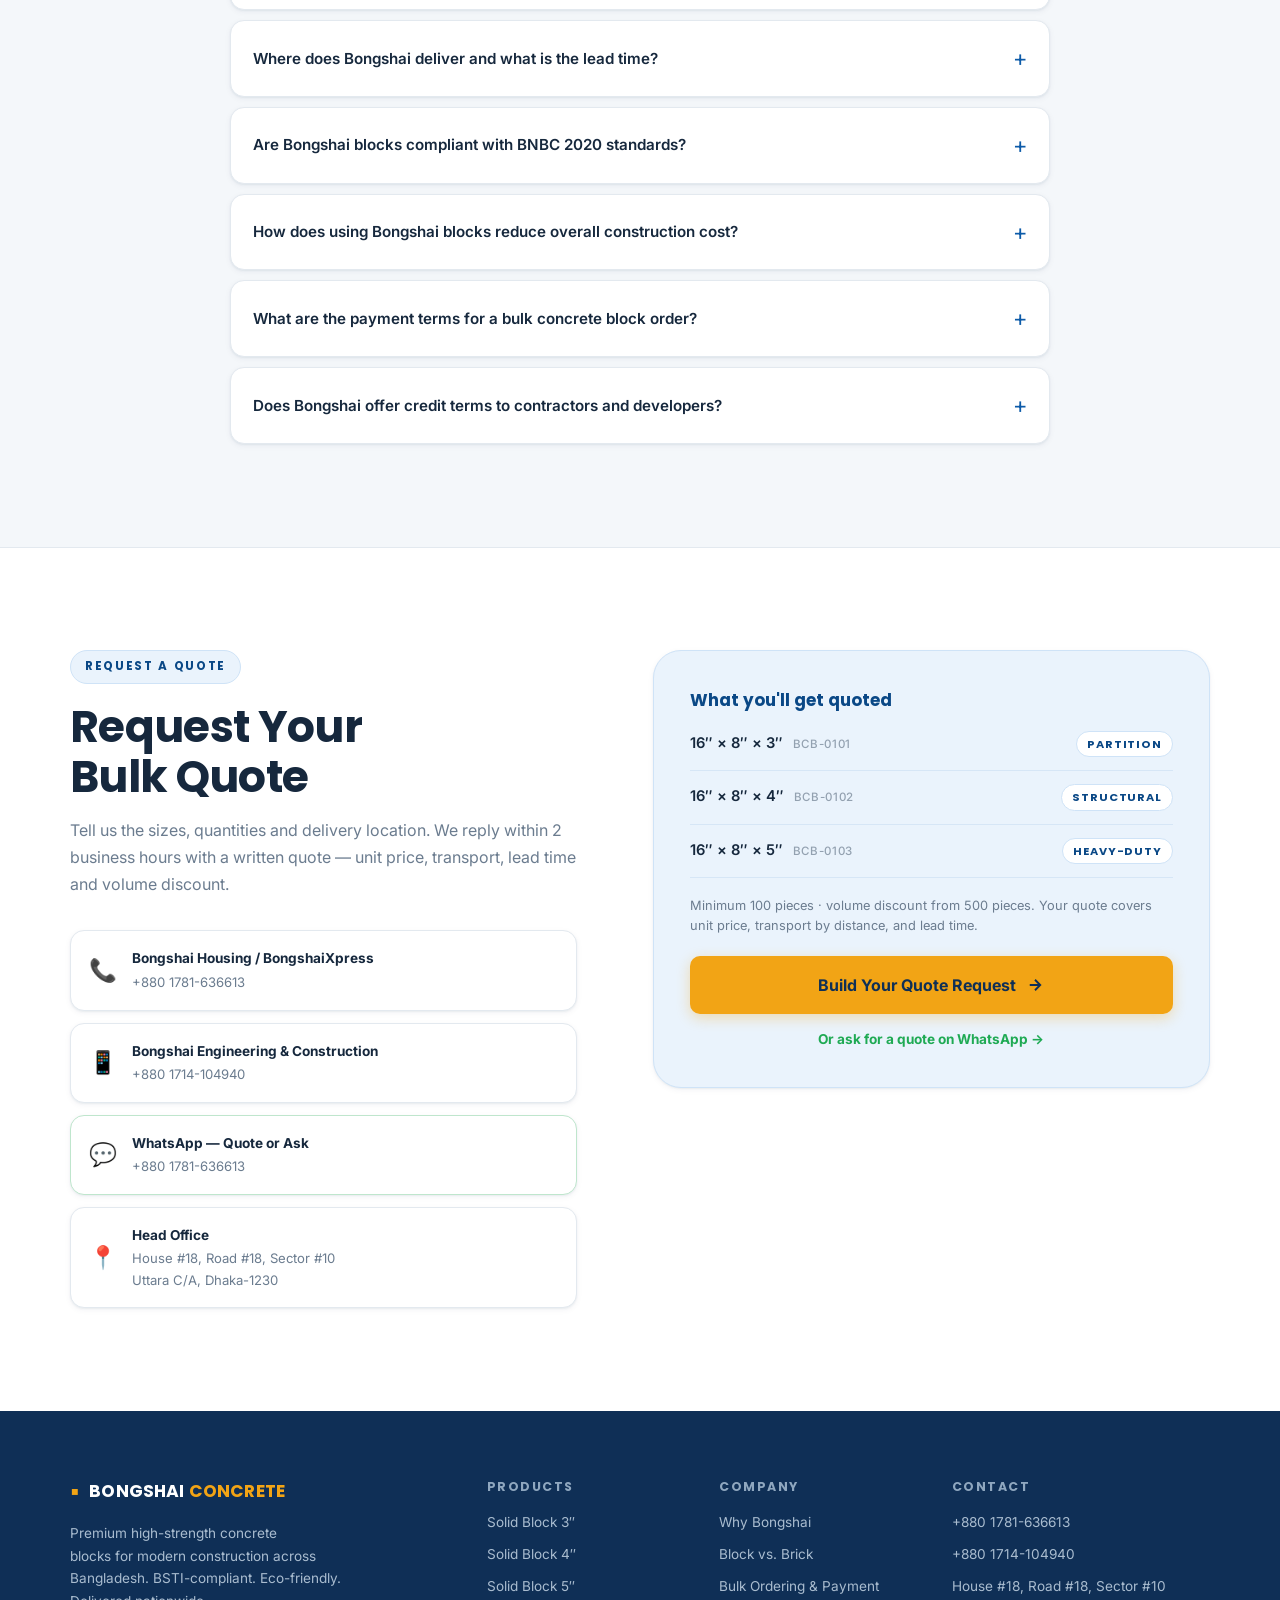
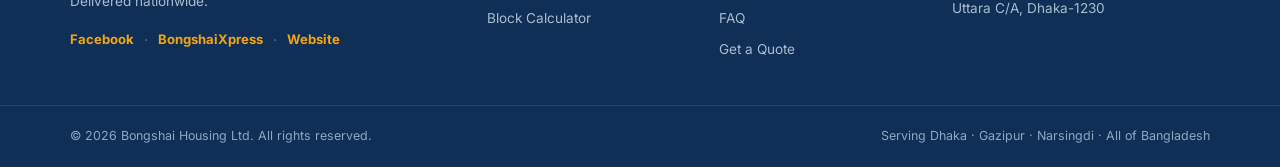
==== commit e5dfd526: "redesign: light professional theme (navy · corporate blue · gold) - Full stylesheet rewrite: white/l" ====
--- a/index.html
+++ b/index.html
@@ -6,7 +6,7 @@
   <title>Bongshai Concrete Block — High-Strength Eco Blocks | Bangladesh</title>
   <meta name="description" content="Bongshai Concrete Block offers BSTI-compliant, 1300 PSI solid concrete blocks — damp-proof, fire-resistant, and eco-friendly. Serving Dhaka, Gazipur, Narsingdi & all of Bangladesh. Request a bulk quote — nationwide delivery across Bangladesh." />
   <meta name="robots" content="index, follow, max-image-preview:large, max-snippet:-1" />
-  <meta name="theme-color" content="#14171c" />
+  <meta name="theme-color" content="#0d5ba9" />
   <meta name="author" content="Bongshai Housing Ltd." />
   <meta name="keywords" content="concrete block Bangladesh, solid concrete block, BSTI block, eco block, hollow block alternative, red brick alternative, Dhaka concrete block supplier, 1300 PSI block" />
   <link rel="canonical" href="https://blocks.bongshaihousing.com/" />
@@ -39,7 +39,7 @@
   <!-- Fonts -->
   <link rel="preconnect" href="https://fonts.googleapis.com" />
   <link rel="preconnect" href="https://fonts.gstatic.com" crossorigin />
-  <link href="https://fonts.googleapis.com/css2?family=Inter:wght@400;500;600;700;800;900&family=Rajdhani:wght@600;700&display=swap" rel="stylesheet" />
+  <link href="https://fonts.googleapis.com/css2?family=Inter:wght@400;500;600;700;800&family=Poppins:wght@600;700&display=swap" rel="stylesheet" />
 
   <!-- Prioritise the hero image (LCP) -->
   <link rel="preload" as="image" href="assets/hero.webp?v=3" type="image/webp" fetchpriority="high" />
--- a/style.css
+++ b/style.css
@@ -1,71 +1,72 @@
 /* ==========================================================================
    BONGSHAI CONCRETE BLOCK
-   Industrial-premium landing page — design system + components
-   Dark theme, committed single look. Amber = strength / safety signal.
+   Light, professional corporate design — navy ink · corporate blue · gold CTA
    ========================================================================== */
 
-/* ---- RESET & BASE ------------------------------------------------------- */
 *, *::before, *::after { box-sizing: border-box; margin: 0; padding: 0; }
 
 :root {
-  color-scheme: dark;
+  color-scheme: light;
 
   /* Surfaces */
-  --clr-bg:          hsl(220, 16%, 7.5%);
-  --clr-bg-2:        hsl(220, 14%, 10%);
-  --clr-bg-card:     hsl(220, 13%, 12.5%);
-  --clr-bg-card-2:   hsl(220, 11%, 16%);
+  --clr-bg:          #ffffff;
+  --clr-bg-alt:      #f4f7fa;
+  --clr-bg-soft:     #eef3f8;
+  --clr-surface:     #ffffff;
+  --clr-navy:        #0f2f56;
+  --clr-navy-2:      #14395f;
 
   /* Brand */
-  --clr-accent:      hsl(38, 95%, 53%);
-  --clr-accent-2:    hsl(45, 96%, 62%);
-  --clr-accent-dim:  hsl(34, 68%, 44%);
-  --clr-accent-ink:  hsl(30, 45%, 8%);
-  --clr-accent-glow: hsla(38, 95%, 53%, 0.16);
+  --clr-primary:     #0d5ba9;
+  --clr-primary-700: #0a4886;
+  --clr-primary-50:  #eaf3fc;
+  --clr-accent:      #f2a415;
+  --clr-accent-600:  #d98f0a;
+  --clr-accent-50:   #fdf3e0;
 
   /* Semantic */
-  --clr-green:       hsl(148, 58%, 52%);
-  --clr-red:         hsl(2, 78%, 62%);
-  --clr-amber-warn:  hsl(42, 90%, 60%);
+  --clr-green:       #1a9e5f;
+  --clr-green-50:    #e6f6ee;
+  --clr-red:         #d94b4b;
+  --clr-amber-warn:  #e0972a;
 
   /* Text */
-  --clr-text:        hsl(220, 14%, 94%);
-  --clr-text-muted:  hsl(220, 11%, 68%);
-  --clr-text-dim:    hsl(220, 10%, 52%);
+  --clr-ink:         #16283d;
+  --clr-text:        #33475b;
+  --clr-muted:       #6b7c8f;
+  --clr-faint:       #93a1b0;
 
   /* Lines */
-  --clr-border:      hsla(220, 14%, 60%, 0.13);
-  --clr-border-2:    hsla(220, 14%, 62%, 0.24);
-  --clr-wa:          hsl(145, 63%, 42%);
+  --clr-border:      #e3e9ef;
+  --clr-border-2:    #d2dbe4;
+
+  --clr-wa:          #1faa54;
 
   /* Radii */
   --radius-xs:       6px;
   --radius-sm:       10px;
-  --radius-md:       16px;
-  --radius-lg:       24px;
-  --radius-xl:       32px;
+  --radius-md:       14px;
+  --radius-lg:       20px;
+  --radius-xl:       28px;
 
   /* Elevation */
-  --shadow-sm:       0 2px 12px hsla(0,0%,0%,0.35);
-  --shadow-card:     0 8px 40px hsla(0,0%,0%,0.42);
-  --shadow-lg:       0 24px 70px hsla(0,0%,0%,0.55);
-  --shadow-glow:     0 0 64px hsla(38,95%,53%,0.16);
+  --shadow-sm:       0 1px 2px rgba(15,47,86,0.06), 0 2px 6px rgba(15,47,86,0.05);
+  --shadow-card:     0 2px 6px rgba(15,47,86,0.06), 0 14px 34px rgba(15,47,86,0.08);
+  --shadow-lg:       0 10px 24px rgba(15,47,86,0.10), 0 30px 60px rgba(15,47,86,0.10);
 
   /* Type */
   --font-main:       'Inter', -apple-system, BlinkMacSystemFont, 'Segoe UI', Roboto, sans-serif;
-  --font-display:    'Rajdhani', 'Inter', -apple-system, sans-serif;
-
-  /* Motion */
+  --font-display:    'Poppins', 'Inter', -apple-system, sans-serif;
+
   --ease:            cubic-bezier(0.22, 1, 0.36, 1);
-  --transition:      0.24s var(--ease);
-
-  /* Layout */
-  --max-w:           1240px;
+  --transition:      0.22s var(--ease);
+
+  --max-w:           1220px;
   --max-w-text:      760px;
   --gutter:          clamp(20px, 5vw, 40px);
 }
 
-html { -webkit-text-size-adjust: 100%; font-size: 100%; scroll-behavior: smooth; scroll-padding-top: 84px; }
+html { -webkit-text-size-adjust: 100%; scroll-behavior: smooth; scroll-padding-top: 84px; }
 
 body {
   font-family: var(--font-main);
@@ -82,153 +83,114 @@
 button { cursor: pointer; border: none; background: none; font: inherit; color: inherit; }
 address { font-style: normal; }
 ul { list-style: none; }
-h1, h2, h3, h4 { text-wrap: balance; }
+strong, b { color: var(--clr-ink); }
+h1, h2, h3, h4 { color: var(--clr-ink); text-wrap: balance; }
 p { text-wrap: pretty; }
 :target { scroll-margin-top: 90px; }
 
-/* ---- ACCESSIBILITY HELPERS ------------------------------------------- */
+/* ---- A11Y HELPERS --------------------------------------------------- */
 .visually-hidden {
-  position: absolute !important;
-  width: 1px; height: 1px;
-  padding: 0; margin: -1px;
-  overflow: hidden; clip: rect(0 0 0 0); clip-path: inset(50%);
-  white-space: nowrap; border: 0;
-}
-
+  position: absolute !important; width: 1px; height: 1px;
+  padding: 0; margin: -1px; overflow: hidden;
+  clip: rect(0 0 0 0); clip-path: inset(50%); white-space: nowrap; border: 0;
+}
 .skip-link {
   position: fixed; top: 10px; left: 10px; z-index: 2000;
-  background: var(--clr-accent); color: var(--clr-accent-ink);
-  font-weight: 700; font-size: 0.9rem;
+  background: var(--clr-primary); color: #fff; font-weight: 700; font-size: 0.9rem;
   padding: 12px 20px; border-radius: var(--radius-sm);
-  transform: translateY(-160%);
-  transition: transform var(--transition);
-}
-.skip-link:focus-visible { transform: translateY(0); outline: 2px solid #fff; outline-offset: 2px; }
-#main:focus { outline: none; }
-
-:focus-visible {
-  outline: 2px solid var(--clr-accent-2);
-  outline-offset: 3px;
-  border-radius: 3px;
-}
-.hero-img, .product-img { outline-offset: 4px; }
-
-/* ---- LAYOUT UTILITIES ------------------------------------------------ */
+  transform: translateY(-160%); transition: transform var(--transition);
+}
+.skip-link:focus-visible { transform: translateY(0); outline: 2px solid var(--clr-accent); outline-offset: 2px; }
+:focus-visible { outline: 2px solid var(--clr-primary); outline-offset: 3px; border-radius: 3px; }
+#main:focus, #co-main:focus { outline: none; }
+
+/* ---- LAYOUT ------------------------------------------------------- */
 .container { max-width: var(--max-w); margin: 0 auto; padding-inline: var(--gutter); }
-.section { padding-block: clamp(64px, 9vw, 112px); position: relative; }
-
-.gradient-text {
-  background: linear-gradient(103deg, var(--clr-accent), var(--clr-accent-2));
-  -webkit-background-clip: text;
-  background-clip: text;
-  -webkit-text-fill-color: transparent;
-  color: transparent;
-}
+.section { padding-block: clamp(60px, 8vw, 104px); position: relative; }
+
+.gradient-text { color: var(--clr-primary); }
 
 .section-tag {
   display: inline-flex; align-items: center; gap: 8px;
   font-family: var(--font-display);
-  font-size: 0.74rem;
-  font-weight: 700;
-  letter-spacing: 0.2em;
-  text-transform: uppercase;
-  color: var(--clr-accent);
-  background: var(--clr-accent-glow);
-  border: 1px solid hsla(38,95%,53%,0.3);
-  padding: 6px 15px;
-  border-radius: 100px;
-  margin-bottom: 20px;
-}
-.section-header { text-align: center; max-width: var(--max-w-text); margin: 0 auto clamp(44px, 6vw, 68px); }
+  font-size: 0.74rem; font-weight: 700; letter-spacing: 0.14em; text-transform: uppercase;
+  color: var(--clr-primary-700);
+  background: var(--clr-primary-50);
+  border: 1px solid #cfe3f7;
+  padding: 6px 14px; border-radius: 100px; margin-bottom: 18px;
+}
+.section-header { text-align: center; max-width: var(--max-w-text); margin: 0 auto clamp(40px, 6vw, 64px); }
 .section-title {
   font-family: var(--font-display);
-  font-size: clamp(1.9rem, 1.1rem + 2.7vw, 2.9rem);
-  font-weight: 700;
-  line-height: 1.12;
-  letter-spacing: -0.01em;
-  color: var(--clr-text);
-  margin-bottom: 16px;
-}
-.section-desc { color: var(--clr-text-muted); font-size: clamp(1rem, 0.96rem + 0.2vw, 1.1rem); line-height: 1.7; }
-
-/* ---- BUTTONS -------------------------------------------------------- */
+  font-size: clamp(1.85rem, 1.1rem + 2.6vw, 2.75rem);
+  font-weight: 700; line-height: 1.15; letter-spacing: -0.015em;
+  margin-bottom: 14px;
+}
+.section-desc { color: var(--clr-muted); font-size: clamp(1rem, 0.96rem + 0.25vw, 1.1rem); line-height: 1.7; }
+
+/* ---- BUTTONS ---------------------------------------------------- */
 .btn-primary, .btn-whatsapp, .btn-calc, .btn-submit, .btn-product-order,
 .btn-nav-call, .btn-nav-wa {
   display: inline-flex; align-items: center; justify-content: center; gap: 10px;
-  font-weight: 700;
+  font-weight: 700; text-align: center; white-space: nowrap;
   border-radius: var(--radius-sm);
   transition: transform var(--transition), box-shadow var(--transition), background var(--transition), color var(--transition), border-color var(--transition);
-  text-align: center;
-}
-
+}
 .btn-primary {
-  background: linear-gradient(135deg, var(--clr-accent), var(--clr-accent-dim));
-  color: var(--clr-accent-ink);
-  font-size: 0.98rem;
-  padding: 15px 30px;
-  box-shadow: 0 6px 24px hsla(38,95%,53%,0.28);
-}
-.btn-primary:hover { transform: translateY(-2px); box-shadow: 0 12px 34px hsla(38,95%,53%,0.44); }
+  background: var(--clr-accent); color: var(--clr-navy);
+  font-size: 0.98rem; padding: 15px 30px;
+  box-shadow: 0 4px 14px rgba(242,164,21,0.32);
+}
+.btn-primary:hover { background: var(--clr-accent-600); transform: translateY(-2px); box-shadow: 0 10px 24px rgba(242,164,21,0.4); }
 .btn-primary svg { transition: transform var(--transition); }
 .btn-primary:hover svg { transform: translateX(4px); }
 
 .btn-whatsapp {
-  background: var(--clr-bg-card);
-  color: var(--clr-text);
-  font-size: 0.98rem;
-  font-weight: 600;
-  padding: 15px 26px;
-  border: 1px solid var(--clr-border-2);
-}
-.btn-whatsapp:hover { background: hsla(145,63%,42%,0.14); border-color: var(--clr-wa); color: hsl(145,60%,62%); transform: translateY(-2px); }
-
-/* ---- NAV ---------------------------------------------------------- */
+  background: #fff; color: var(--clr-primary-700); font-weight: 600; font-size: 0.98rem;
+  padding: 14px 26px; border: 1.5px solid var(--clr-border-2);
+}
+.btn-whatsapp:hover { border-color: var(--clr-wa); color: var(--clr-wa); background: var(--clr-green-50); transform: translateY(-2px); }
+
+/* ---- NAV ------------------------------------------------------ */
 .nav-bar {
   position: fixed; inset: 0 0 auto 0; z-index: 1000;
-  background: hsla(220,16%,7.5%,0.72);
-  backdrop-filter: blur(18px) saturate(150%);
-  -webkit-backdrop-filter: blur(18px) saturate(150%);
+  background: rgba(255,255,255,0.92);
+  backdrop-filter: blur(12px) saturate(160%);
+  -webkit-backdrop-filter: blur(12px) saturate(160%);
   border-bottom: 1px solid transparent;
-  transition: background var(--transition), border-color var(--transition), box-shadow var(--transition);
-}
-.nav-bar.scrolled {
-  background: hsla(220,16%,7%,0.9);
-  border-bottom-color: var(--clr-border);
-  box-shadow: 0 8px 30px hsla(0,0%,0%,0.4);
-}
+  transition: box-shadow var(--transition), border-color var(--transition), background var(--transition);
+}
+.nav-bar.scrolled { background: #fff; border-bottom-color: var(--clr-border); box-shadow: 0 4px 20px rgba(15,47,86,0.07); }
 .nav-inner {
   max-width: var(--max-w); margin: 0 auto; padding-inline: var(--gutter);
-  height: 72px; display: flex; align-items: center; gap: clamp(16px, 3vw, 36px);
+  height: 72px; display: flex; align-items: center; gap: clamp(14px, 3vw, 34px);
 }
 .nav-logo {
   display: flex; align-items: center; gap: 9px;
   font-family: var(--font-display); font-weight: 700; font-size: 1.08rem;
-  letter-spacing: 0.04em; flex-shrink: 0; color: var(--clr-text);
-}
-.logo-icon { color: var(--clr-accent); font-size: 1.35rem; line-height: 1; }
-.logo-text em { color: var(--clr-accent); font-style: normal; }
+  letter-spacing: 0.01em; flex-shrink: 0; color: var(--clr-ink);
+}
+.logo-icon { color: var(--clr-accent); font-size: 1.3rem; line-height: 1; }
+.logo-text em { color: var(--clr-primary); font-style: normal; }
 
 .nav-links { display: flex; align-items: center; gap: 2px; flex: 1; }
 .nav-links a {
-  font-size: 0.9rem; font-weight: 500; color: var(--clr-text-muted);
-  padding: 8px 14px; border-radius: 8px;
+  font-size: 0.9rem; font-weight: 600; color: var(--clr-text);
+  padding: 8px 13px; border-radius: 8px;
   transition: background var(--transition), color var(--transition);
 }
-.nav-links a:hover { background: var(--clr-bg-card); color: var(--clr-text); }
-.nav-links a.active { color: var(--clr-accent); background: var(--clr-accent-glow); }
+.nav-links a:hover { background: var(--clr-primary-50); color: var(--clr-primary-700); }
+.nav-links a.active { color: var(--clr-primary-700); background: var(--clr-primary-50); }
 
 .nav-cta-group { display: flex; gap: 10px; align-items: center; }
-.btn-nav-call, .btn-nav-wa {
-  font-size: 0.84rem; font-weight: 600; padding: 10px 16px; border-radius: var(--radius-xs);
-  white-space: nowrap;
-}
-.btn-nav-call { background: var(--clr-bg-card-2); color: var(--clr-text); border: 1px solid var(--clr-border-2); }
-.btn-nav-call:hover { background: var(--clr-bg-card); color: var(--clr-accent); }
+.btn-nav-call, .btn-nav-wa { font-size: 0.84rem; font-weight: 700; padding: 10px 16px; border-radius: var(--radius-xs); }
+.btn-nav-call { background: #fff; color: var(--clr-primary-700); border: 1.5px solid var(--clr-border-2); }
+.btn-nav-call:hover { border-color: var(--clr-primary); background: var(--clr-primary-50); }
 .btn-nav-wa { background: var(--clr-wa); color: #fff; }
-.btn-nav-wa:hover { background: hsl(145,63%,36%); transform: translateY(-1px); }
+.btn-nav-wa:hover { background: #178f46; transform: translateY(-1px); }
 
 .hamburger { display: none; flex-direction: column; gap: 5px; padding: 10px; margin-left: auto; }
-.hamburger span { width: 22px; height: 2px; background: var(--clr-text); border-radius: 2px; transition: transform var(--transition), opacity var(--transition); }
+.hamburger span { width: 22px; height: 2px; background: var(--clr-ink); border-radius: 2px; transition: transform var(--transition), opacity var(--transition); }
 .hamburger.open span:nth-child(1) { transform: translateY(7px) rotate(45deg); }
 .hamburger.open span:nth-child(2) { opacity: 0; }
 .hamburger.open span:nth-child(3) { transform: translateY(-7px) rotate(-45deg); }
@@ -236,545 +198,489 @@
 .mobile-menu {
   display: flex; flex-direction: column; gap: 2px;
   padding: 12px var(--gutter) 20px;
-  border-top: 1px solid var(--clr-border);
-  background: hsla(220,16%,7%,0.98);
+  border-top: 1px solid var(--clr-border); background: #fff;
+  box-shadow: 0 20px 30px rgba(15,47,86,0.08);
 }
 .mobile-menu[hidden] { display: none; }
-.mobile-menu a { padding: 13px 14px; border-radius: var(--radius-xs); color: var(--clr-text-muted); font-weight: 500; }
-.mobile-menu a:hover { background: var(--clr-bg-card); color: var(--clr-text); }
-.mobile-call { color: var(--clr-accent) !important; font-weight: 700 !important; margin-top: 6px; border-top: 1px solid var(--clr-border); padding-top: 16px !important; }
-
-/* ---- HERO -------------------------------------------------------- */
+.mobile-menu a { padding: 13px 14px; border-radius: var(--radius-xs); color: var(--clr-text); font-weight: 600; }
+.mobile-menu a:hover { background: var(--clr-primary-50); color: var(--clr-primary-700); }
+.mobile-call { color: var(--clr-primary-700) !important; font-weight: 700 !important; margin-top: 6px; border-top: 1px solid var(--clr-border); padding-top: 16px !important; }
+
+/* ---- HERO --------------------------------------------------- */
 .hero {
-  min-height: 100svh; padding-top: 72px;
+  min-height: calc(100svh - 20px); padding-top: 96px;
   display: grid; grid-template-columns: 1.05fr 0.95fr;
-  align-items: center; gap: clamp(36px, 6vw, 72px);
+  align-items: center; gap: clamp(32px, 6vw, 68px);
   max-width: var(--max-w); margin: 0 auto; padding-inline: var(--gutter);
   position: relative;
 }
 .hero-bg-overlay {
-  position: fixed; inset: 0; z-index: -1;
+  position: absolute; inset: 0 0 0 50%; z-index: -1;
+  width: 100vw; margin-left: -50vw;
   background:
-    radial-gradient(46rem 46rem at 78% 34%, hsla(38,80%,32%,0.09), transparent 68%),
-    radial-gradient(40rem 52rem at 12% 88%, hsla(220,64%,24%,0.14), transparent 70%),
-    var(--clr-bg);
-}
-.hero-content { display: flex; flex-direction: column; gap: 22px; z-index: 1; }
+    radial-gradient(42rem 42rem at 82% 12%, rgba(13,91,169,0.07), transparent 70%),
+    linear-gradient(180deg, var(--clr-primary-50) 0%, #fff 62%);
+}
+.hero-bg-overlay::after {
+  content: ""; position: absolute; inset: 0;
+  background-image:
+    linear-gradient(rgba(13,91,169,0.05) 1px, transparent 1px),
+    linear-gradient(90deg, rgba(13,91,169,0.05) 1px, transparent 1px);
+  background-size: 44px 44px;
+  -webkit-mask-image: linear-gradient(180deg, #000 0%, transparent 55%);
+  mask-image: linear-gradient(180deg, #000 0%, transparent 55%);
+}
+.hero-content { display: flex; flex-direction: column; gap: 20px; z-index: 1; }
 
 .hero-answer-first {
-  font-size: 0.82rem; color: var(--clr-text-dim); line-height: 1.65;
-  border-left: 2px solid var(--clr-accent-dim); padding-left: 14px;
-  max-width: 520px;
+  font-size: 0.82rem; color: var(--clr-muted); line-height: 1.6;
+  border-left: 3px solid var(--clr-accent); padding-left: 14px; max-width: 520px;
 }
 .hero-badge {
   display: inline-flex; align-items: center; gap: 9px;
-  font-size: 0.73rem; font-weight: 600; letter-spacing: 0.12em; text-transform: uppercase;
-  color: var(--clr-accent); background: var(--clr-accent-glow);
-  border: 1px solid hsla(38,95%,53%,0.3); padding: 8px 16px; border-radius: 100px;
-  width: fit-content;
-}
-.badge-dot { width: 7px; height: 7px; background: var(--clr-accent); border-radius: 50%; animation: pulse-dot 2.4s var(--ease) infinite; }
-@keyframes pulse-dot { 0%,100% { opacity: 1; transform: scale(1); box-shadow: 0 0 0 0 hsla(38,95%,53%,0.5); } 50% { opacity: 0.7; transform: scale(1.25); box-shadow: 0 0 0 6px hsla(38,95%,53%,0); } }
+  font-size: 0.73rem; font-weight: 700; letter-spacing: 0.1em; text-transform: uppercase;
+  color: var(--clr-primary-700); background: var(--clr-primary-50);
+  border: 1px solid #cfe3f7; padding: 8px 16px; border-radius: 100px; width: fit-content;
+}
+.badge-dot { width: 7px; height: 7px; background: var(--clr-green); border-radius: 50%; animation: pulse-dot 2.4s var(--ease) infinite; }
+@keyframes pulse-dot { 0%,100% { opacity: 1; transform: scale(1); box-shadow: 0 0 0 0 rgba(26,158,95,0.4); } 50% { opacity: 0.75; transform: scale(1.2); box-shadow: 0 0 0 6px rgba(26,158,95,0); } }
 
 .hero-headline {
   font-family: var(--font-display);
-  font-size: clamp(2.5rem, 1.4rem + 4.6vw, 4.4rem);
-  font-weight: 700; line-height: 1.03; letter-spacing: -0.015em;
-  color: var(--clr-text);
-}
-.hero-sub { font-size: clamp(1rem, 0.96rem + 0.4vw, 1.15rem); color: var(--clr-text-muted); max-width: 480px; line-height: 1.7; }
+  font-size: clamp(2.4rem, 1.4rem + 4.4vw, 4.1rem);
+  font-weight: 700; line-height: 1.05; letter-spacing: -0.02em; color: var(--clr-ink);
+}
+.hero-sub { font-size: clamp(1rem, 0.96rem + 0.4vw, 1.14rem); color: var(--clr-muted); max-width: 480px; line-height: 1.7; }
 
 .hero-stats {
-  display: flex; align-items: center; gap: clamp(14px, 3vw, 24px);
-  background: linear-gradient(160deg, var(--clr-bg-card), var(--clr-bg-2));
-  border: 1px solid var(--clr-border-2);
+  display: flex; align-items: center; gap: clamp(14px, 3vw, 26px);
+  background: #fff; border: 1px solid var(--clr-border);
   border-radius: var(--radius-md); padding: 18px 24px; width: fit-content;
+  box-shadow: var(--shadow-sm);
 }
 .stat-pill { display: flex; flex-direction: column; gap: 3px; }
-.stat-pill strong { font-family: var(--font-display); font-size: 1.35rem; font-weight: 700; color: var(--clr-accent); }
-.stat-pill span { font-size: 0.72rem; color: var(--clr-text-muted); font-weight: 500; letter-spacing: 0.02em; }
+.stat-pill strong { font-family: var(--font-display); font-size: 1.32rem; font-weight: 700; color: var(--clr-primary); }
+.stat-pill span { font-size: 0.72rem; color: var(--clr-muted); font-weight: 500; }
 .stat-divider { width: 1px; align-self: stretch; background: var(--clr-border-2); }
 .hero-actions { display: flex; gap: 14px; flex-wrap: wrap; margin-top: 4px; }
 
 .hero-image-wrap { position: relative; }
 .hero-img-glow {
-  position: absolute; inset: -8% -8% -12% -8%; z-index: -1;
-  background: radial-gradient(ellipse at 60% 40%, hsla(38,80%,42%,0.16), transparent 68%);
-  filter: blur(28px);
+  position: absolute; right: -14px; bottom: -14px; width: 64%; height: 64%; z-index: -1;
+  background: repeating-linear-gradient(45deg, var(--clr-accent) 0 2px, transparent 2px 12px);
+  opacity: 0.5; border-radius: var(--radius-lg);
 }
 .hero-img {
-  width: 100%; aspect-ratio: 1200 / 670; object-fit: cover;
-  border-radius: var(--radius-lg); border: 1px solid var(--clr-border-2);
+  width: 100%; aspect-ratio: 1200 / 675; object-fit: cover;
+  border-radius: var(--radius-lg); border: 5px solid #fff;
   box-shadow: var(--shadow-lg);
 }
 .hero-floating-card {
   position: absolute; bottom: -22px; left: -18px;
-  background: hsla(220,13%,12.5%,0.92);
-  border: 1px solid var(--clr-border-2);
+  background: #fff; border: 1px solid var(--clr-border);
   border-radius: var(--radius-md); padding: 13px 18px;
   display: flex; align-items: center; gap: 12px;
   box-shadow: var(--shadow-card);
-  backdrop-filter: blur(8px); -webkit-backdrop-filter: blur(8px);
   animation: float-card 5s var(--ease) infinite;
 }
 @keyframes float-card { 0%,100% { transform: translateY(0); } 50% { transform: translateY(-7px); } }
 .fc-icon { font-size: 1.5rem; }
 .fc-text { display: flex; flex-direction: column; gap: 2px; }
-.fc-text strong { font-size: 0.85rem; font-weight: 700; }
-.fc-text span { font-size: 0.72rem; color: var(--clr-text-muted); }
+.fc-text strong { font-size: 0.85rem; font-weight: 700; color: var(--clr-ink); }
+.fc-text span { font-size: 0.72rem; color: var(--clr-muted); }
 
 .hero-scroll-hint {
-  position: absolute; bottom: 28px; left: 50%; transform: translateX(-50%);
+  position: absolute; bottom: 24px; left: 50%; transform: translateX(-50%);
   display: flex; flex-direction: column; align-items: center; gap: 8px;
-  color: var(--clr-text-dim); font-size: 0.68rem; letter-spacing: 0.14em; text-transform: uppercase;
+  color: var(--clr-faint); font-size: 0.68rem; letter-spacing: 0.14em; text-transform: uppercase;
 }
 .scroll-arrow {
-  width: 18px; height: 18px;
+  width: 16px; height: 16px;
   border-right: 2px solid currentColor; border-bottom: 2px solid currentColor;
   transform: rotate(45deg); animation: scroll-bounce 1.9s var(--ease) infinite;
 }
-@keyframes scroll-bounce { 0%,100% { transform: rotate(45deg) translate(0,0); opacity: 0.5; } 50% { transform: rotate(45deg) translate(4px,4px); opacity: 1; } }
-
-/* ---- TRUST BAR -------------------------------------------------- */
-.trust-bar {
-  background: var(--clr-bg-2);
-  border-block: 1px solid var(--clr-border);
-  padding-block: 16px;
-}
+@keyframes scroll-bounce { 0%,100% { transform: rotate(45deg) translate(0,0); opacity: 0.4; } 50% { transform: rotate(45deg) translate(4px,4px); opacity: 1; } }
+
+/* ---- TRUST BAR ------------------------------------------- */
+.trust-bar { background: var(--clr-navy); padding-block: 16px; }
 .trust-bar-inner {
   max-width: var(--max-w); margin: 0 auto; padding-inline: var(--gutter);
   display: flex; align-items: center; justify-content: center;
-  gap: clamp(12px, 2.4vw, 22px); flex-wrap: wrap;
-}
-.trust-item { display: flex; align-items: center; gap: 8px; font-size: 0.82rem; font-weight: 600; color: var(--clr-text-muted); white-space: nowrap; }
+  gap: clamp(12px, 2.4vw, 24px); flex-wrap: wrap;
+}
+.trust-item { display: flex; align-items: center; gap: 8px; font-size: 0.82rem; font-weight: 600; color: #dbe6f2; white-space: nowrap; }
 .trust-icon { font-size: 1rem; }
-.trust-sep { color: var(--clr-border-2); }
-
-/* ---- PRODUCTS ------------------------------------------------- */
-.products-section { background: var(--clr-bg-2); }
+.trust-sep { color: rgba(255,255,255,0.25); }
+
+/* ---- PRODUCTS ------------------------------------------ */
+.products-section { background: var(--clr-bg-alt); }
 .products-grid { display: grid; grid-template-columns: repeat(3, 1fr); gap: clamp(20px, 2.4vw, 30px); align-items: stretch; }
 
 .product-card {
-  background: var(--clr-bg-card); border: 1px solid var(--clr-border);
+  background: #fff; border: 1px solid var(--clr-border);
   border-radius: var(--radius-lg); overflow: hidden; position: relative;
+  box-shadow: var(--shadow-sm);
   transition: transform var(--transition), box-shadow var(--transition), border-color var(--transition);
 }
-.product-card:hover { transform: translateY(-6px); box-shadow: var(--shadow-lg); border-color: var(--clr-border-2); }
+.product-card:hover { transform: translateY(-5px); box-shadow: var(--shadow-lg); border-color: #cfe0f1; }
 .product-card--featured {
-  border-color: hsla(38,95%,53%,0.4);
-  background: linear-gradient(165deg, var(--clr-bg-card), hsla(38,46%,14%,0.34));
-  box-shadow: 0 0 0 1px hsla(38,95%,53%,0.16), var(--shadow-card);
-}
-.product-card--featured:hover { border-color: var(--clr-accent); box-shadow: var(--shadow-glow), var(--shadow-lg); }
+  border-color: var(--clr-primary);
+  box-shadow: 0 0 0 1px var(--clr-primary), var(--shadow-card);
+}
+.product-card--featured:hover { box-shadow: 0 0 0 1px var(--clr-primary), var(--shadow-lg); }
 .product-card-inner { display: flex; flex-direction: column; height: 100%; }
 
 [class^="product-badge-"] {
   position: absolute; top: 14px; right: 14px; z-index: 2;
   font-family: var(--font-display);
-  font-size: 0.68rem; font-weight: 700; letter-spacing: 0.12em; text-transform: uppercase;
+  font-size: 0.66rem; font-weight: 700; letter-spacing: 0.1em; text-transform: uppercase;
   padding: 5px 12px; border-radius: 100px;
 }
-.product-badge-popular { background: hsla(38,95%,53%,0.18); color: var(--clr-accent); border: 1px solid hsla(38,95%,53%,0.38); }
-.product-badge-best { background: var(--clr-accent); color: var(--clr-accent-ink); }
-.product-badge-pro { background: hsla(266,68%,62%,0.2); color: hsl(266,70%,78%); border: 1px solid hsla(266,68%,62%,0.4); }
-
-.product-img-wrap { aspect-ratio: 16 / 9; overflow: hidden; background: var(--clr-bg); }
+.product-badge-popular { background: var(--clr-primary-50); color: var(--clr-primary-700); border: 1px solid #cfe3f7; }
+.product-badge-best { background: var(--clr-accent); color: var(--clr-navy); }
+.product-badge-pro { background: #ede8f7; color: #5b4a97; border: 1px solid #d9cdf0; }
+
+.product-img-wrap { aspect-ratio: 16 / 9; overflow: hidden; background: var(--clr-bg-soft); }
 .product-img { width: 100%; height: 100%; object-fit: cover; transition: transform 0.5s var(--ease); }
 .product-card:hover .product-img { transform: scale(1.04); }
 
 .product-body { padding: 24px; display: flex; flex-direction: column; gap: 13px; flex: 1; }
-.product-code { font-family: var(--font-display); font-size: 0.72rem; font-weight: 700; letter-spacing: 0.16em; text-transform: uppercase; color: var(--clr-accent); }
-.product-name { font-family: var(--font-display); font-size: 1.3rem; font-weight: 700; line-height: 1.18; }
-.product-desc-text { font-size: 0.875rem; color: var(--clr-text-muted); line-height: 1.6; }
+.product-code { font-family: var(--font-display); font-size: 0.72rem; font-weight: 700; letter-spacing: 0.14em; text-transform: uppercase; color: var(--clr-primary); }
+.product-name { font-family: var(--font-display); font-size: 1.28rem; font-weight: 700; line-height: 1.2; }
+.product-desc-text { font-size: 0.875rem; color: var(--clr-muted); line-height: 1.6; }
 .product-specs { display: flex; flex-direction: column; gap: 9px; border-top: 1px solid var(--clr-border); padding-top: 14px; }
 .spec-row { display: flex; justify-content: space-between; align-items: baseline; gap: 12px; }
-.spec-label { font-size: 0.74rem; color: var(--clr-text-dim); font-weight: 500; flex-shrink: 0; }
-.spec-value { font-size: 0.8rem; color: var(--clr-text-muted); font-weight: 600; text-align: right; }
+.spec-label { font-size: 0.74rem; color: var(--clr-faint); font-weight: 500; flex-shrink: 0; }
+.spec-value { font-size: 0.8rem; color: var(--clr-text); font-weight: 600; text-align: right; }
 .product-price-row { display: flex; align-items: center; justify-content: space-between; gap: 12px; margin-top: auto; padding-top: 16px; border-top: 1px solid var(--clr-border); }
-.price-quote { font-family: var(--font-display); font-size: 0.9rem; font-weight: 700; letter-spacing: 0.04em; text-transform: uppercase; color: var(--clr-text-muted); }
+.price-quote { font-family: var(--font-display); font-size: 0.86rem; font-weight: 700; letter-spacing: 0.04em; text-transform: uppercase; color: var(--clr-faint); }
 .btn-product-order {
-  background: var(--clr-accent); color: var(--clr-accent-ink); font-size: 0.85rem; font-weight: 700;
-  padding: 11px 20px; border-radius: var(--radius-xs);
-}
-.btn-product-order:hover { background: var(--clr-accent-2); transform: translateY(-1px); }
-.product-card--featured .btn-product-order { background: transparent; color: var(--clr-accent); border: 1px solid var(--clr-accent); }
-.product-card--featured .btn-product-order:hover { background: var(--clr-accent); color: var(--clr-accent-ink); }
-.products-note { text-align: center; margin-top: 32px; font-size: 0.82rem; color: var(--clr-text-dim); }
-
-/* ---- WHY US ------------------------------------------------- */
-.why-section { background: var(--clr-bg); }
-.why-layout { display: grid; grid-template-columns: 1.35fr 1fr; gap: clamp(40px, 6vw, 80px); align-items: start; }
-.why-intro { color: var(--clr-text-muted); font-size: 1.05rem; line-height: 1.7; margin-bottom: 36px; }
+  background: var(--clr-primary); color: #fff; font-size: 0.85rem; font-weight: 700;
+  padding: 11px 22px; border-radius: var(--radius-xs);
+}
+.btn-product-order:hover { background: var(--clr-primary-700); transform: translateY(-1px); }
+.product-card--featured .btn-product-order { background: var(--clr-accent); color: var(--clr-navy); }
+.product-card--featured .btn-product-order:hover { background: var(--clr-accent-600); }
+.products-note { text-align: center; margin-top: 32px; font-size: 0.84rem; color: var(--clr-muted); }
+
+/* ---- WHY US --------------------------------------- */
+.why-section { background: #fff; }
+.why-layout { display: grid; grid-template-columns: 1.35fr 1fr; gap: clamp(38px, 6vw, 76px); align-items: start; }
+.why-intro { color: var(--clr-muted); font-size: 1.05rem; line-height: 1.7; margin-bottom: 34px; }
 .features-grid { display: grid; grid-template-columns: 1fr 1fr; gap: 16px; }
 .feature-card {
   display: flex; gap: 15px; align-items: flex-start;
-  background: var(--clr-bg-card); border: 1px solid var(--clr-border);
+  background: #fff; border: 1px solid var(--clr-border);
   border-radius: var(--radius-md); padding: 20px;
-  transition: transform var(--transition), border-color var(--transition), background var(--transition);
-}
-.feature-card:hover { border-color: var(--clr-border-2); transform: translateY(-2px); background: var(--clr-bg-card-2); }
+  box-shadow: var(--shadow-sm);
+  transition: transform var(--transition), border-color var(--transition), box-shadow var(--transition);
+}
+.feature-card:hover { border-color: #cfe0f1; transform: translateY(-2px); box-shadow: var(--shadow-card); }
 .feature-icon-wrap {
   width: 44px; height: 44px; flex-shrink: 0;
-  background: color-mix(in srgb, var(--icon-color) 14%, transparent);
-  border: 1px solid color-mix(in srgb, var(--icon-color) 30%, transparent);
+  background: color-mix(in srgb, var(--icon-color) 12%, #fff);
+  border: 1px solid color-mix(in srgb, var(--icon-color) 28%, #fff);
   border-radius: var(--radius-xs);
   display: flex; align-items: center; justify-content: center; font-size: 1.3rem;
 }
 .feature-text h3 { font-size: 0.92rem; font-weight: 700; margin-bottom: 5px; line-height: 1.3; }
-.feature-text p { font-size: 0.8rem; color: var(--clr-text-muted); line-height: 1.55; }
-
-.stats-tower { display: flex; flex-direction: column; gap: 4px; margin-bottom: 20px; }
+.feature-text p { font-size: 0.8rem; color: var(--clr-muted); line-height: 1.55; }
+
+.stats-tower { display: flex; flex-direction: column; gap: 10px; margin-bottom: 18px; }
 .stat-big {
-  background: var(--clr-bg-card); border: 1px solid var(--clr-border);
-  border-radius: var(--radius-md); padding: 22px 26px;
+  background: var(--clr-navy); color: #fff;
+  border-radius: var(--radius-md); padding: 20px 24px;
   display: flex; align-items: baseline; flex-wrap: wrap; gap: 2px 4px;
-  transition: border-color var(--transition);
-}
-.stat-big:hover { border-color: hsla(38,95%,53%,0.4); }
-.stat-number { font-family: var(--font-display); font-size: 2.7rem; font-weight: 700; color: var(--clr-accent); line-height: 1; font-variant-numeric: tabular-nums; }
-.stat-suffix { font-family: var(--font-display); font-size: 1.6rem; font-weight: 700; color: var(--clr-accent); }
-.stat-label { flex-basis: 100%; font-size: 0.8rem; color: var(--clr-text-muted); font-weight: 500; margin-top: 4px; }
-
-.certifications-card { background: var(--clr-bg-card-2); border: 1px solid hsla(38,95%,53%,0.22); border-radius: var(--radius-md); padding: 22px; }
-.certifications-card h3 { font-family: var(--font-display); font-size: 0.9rem; font-weight: 700; letter-spacing: 0.06em; text-transform: uppercase; margin-bottom: 14px; color: var(--clr-text); }
+}
+.stat-number { font-family: var(--font-display); font-size: 2.5rem; font-weight: 700; color: var(--clr-accent); line-height: 1; font-variant-numeric: tabular-nums; }
+.stat-suffix { font-family: var(--font-display); font-size: 1.5rem; font-weight: 700; color: var(--clr-accent); }
+.stat-label { flex-basis: 100%; font-size: 0.8rem; color: #c8d6e5; font-weight: 500; margin-top: 4px; }
+
+.certifications-card { background: var(--clr-primary-50); border: 1px solid #cfe3f7; border-radius: var(--radius-md); padding: 22px; }
+.certifications-card h3 { font-family: var(--font-display); font-size: 0.9rem; font-weight: 700; letter-spacing: 0.05em; text-transform: uppercase; margin-bottom: 14px; color: var(--clr-primary-700); }
 .cert-items { display: flex; flex-wrap: wrap; gap: 9px; }
-.cert-chip { font-size: 0.78rem; font-weight: 600; padding: 6px 13px; border-radius: 100px; background: var(--clr-accent-glow); color: var(--clr-accent); border: 1px solid hsla(38,95%,53%,0.26); }
-
-/* ---- COMPARE + STRENGTH CHART -------------------------------- */
-.compare-section { background: var(--clr-bg-2); }
+.cert-chip { font-size: 0.78rem; font-weight: 600; padding: 6px 13px; border-radius: 100px; background: #fff; color: var(--clr-primary-700); border: 1px solid #cfe3f7; }
+
+/* ---- COMPARE + STRENGTH CHART ------------------- */
+.compare-section { background: var(--clr-bg-alt); }
 
 .strength-chart {
-  max-width: 880px; margin: 0 auto clamp(36px, 5vw, 56px);
-  background: var(--clr-bg-card); border: 1px solid var(--clr-border-2);
-  border-radius: var(--radius-lg); padding: clamp(24px, 4vw, 36px);
+  max-width: 880px; margin: 0 auto clamp(34px, 5vw, 54px);
+  background: #fff; border: 1px solid var(--clr-border);
+  border-radius: var(--radius-lg); padding: clamp(22px, 4vw, 34px);
   box-shadow: var(--shadow-card);
 }
 .strength-chart__cap {
   display: flex; flex-wrap: wrap; align-items: baseline; gap: 6px 12px;
-  font-family: var(--font-display); font-size: 1.05rem; font-weight: 700; color: var(--clr-text);
+  font-family: var(--font-display); font-size: 1.05rem; font-weight: 700; color: var(--clr-ink);
   margin-bottom: 22px;
 }
-.strength-chart__unit { font-family: var(--font-main); font-size: 0.76rem; font-weight: 500; color: var(--clr-text-dim); letter-spacing: 0.01em; }
-
+.strength-chart__unit { font-family: var(--font-main); font-size: 0.76rem; font-weight: 500; color: var(--clr-faint); }
 .sc-plot { display: grid; grid-template-columns: minmax(120px, auto) 1fr minmax(84px, auto); gap: 14px 16px; align-items: center; }
 .sc-row { display: grid; grid-template-columns: subgrid; grid-column: 1 / -1; align-items: center; }
-.sc-name { font-size: 0.86rem; font-weight: 600; color: var(--clr-text); }
-.sc-track { position: relative; height: 22px; background: var(--clr-bg); border-radius: 3px; overflow: hidden; }
+.sc-name { font-size: 0.86rem; font-weight: 600; color: var(--clr-ink); }
+.sc-track { position: relative; height: 22px; background: var(--clr-bg-soft); border-radius: 3px; overflow: hidden; }
 .sc-bar { position: absolute; inset: 0 auto 0 0; border-radius: 0 4px 4px 0; }
-.sc-bar--bongshai { background: linear-gradient(90deg, var(--clr-accent-dim), var(--clr-accent)); }
-.sc-bar--brick { background: hsl(220, 8%, 40%); }
-.sc-value { font-size: 0.84rem; font-weight: 700; color: var(--clr-text); font-variant-numeric: tabular-nums; white-space: nowrap; text-align: right; }
+.sc-bar--bongshai { background: linear-gradient(90deg, var(--clr-primary-700), var(--clr-primary)); }
+.sc-bar--brick { background: #b8c2cd; }
+.sc-value { font-size: 0.84rem; font-weight: 700; color: var(--clr-ink); font-variant-numeric: tabular-nums; white-space: nowrap; text-align: right; }
 .sc-axis {
-  grid-column: 2 / 3;
-  display: flex; justify-content: space-between;
-  font-size: 0.68rem; color: var(--clr-text-dim); font-variant-numeric: tabular-nums;
+  grid-column: 2 / 3; display: flex; justify-content: space-between;
+  font-size: 0.68rem; color: var(--clr-faint); font-variant-numeric: tabular-nums;
   border-top: 1px solid var(--clr-border); padding-top: 6px; margin-top: 2px;
 }
-.strength-chart__note { font-size: 0.76rem; color: var(--clr-text-dim); line-height: 1.55; margin-top: 18px; }
+.strength-chart__note { font-size: 0.76rem; color: var(--clr-faint); line-height: 1.55; margin-top: 18px; }
 
 .compare-table-wrap {
   max-width: 960px; margin: 0 auto;
-  border-radius: var(--radius-lg); overflow: hidden;
-  border: 1px solid var(--clr-border-2); box-shadow: var(--shadow-card);
-  overflow-x: auto;
+  border-radius: var(--radius-lg); overflow: hidden; overflow-x: auto;
+  border: 1px solid var(--clr-border); box-shadow: var(--shadow-card); background: #fff;
 }
 .compare-table { width: 100%; border-collapse: collapse; font-size: 0.9rem; min-width: 520px; }
 .compare-table th, .compare-table td { padding: 15px 22px; text-align: left; vertical-align: middle; }
 .compare-table thead th {
   font-family: var(--font-display);
-  font-weight: 700; font-size: 0.78rem; letter-spacing: 0.08em; text-transform: uppercase;
-  background: var(--clr-bg-card); border-bottom: 2px solid var(--clr-border);
-}
-.compare-table thead th:first-child { color: var(--clr-text-muted); }
-.compare-table .col-bongshai { color: var(--clr-accent); background: hsla(38,95%,53%,0.055); }
-.compare-table .col-brick { color: var(--clr-text-muted); }
-.compare-table tbody th[scope="row"] { font-weight: 600; color: var(--clr-text); background: transparent; }
-.compare-table tbody td { border-bottom: 1px solid var(--clr-border); color: var(--clr-text-muted); }
+  font-weight: 700; font-size: 0.78rem; letter-spacing: 0.06em; text-transform: uppercase;
+  background: var(--clr-navy); color: #fff !important; border-bottom: none;
+}
+.compare-table thead th.col-bongshai { background: var(--clr-primary); }
+.compare-table tbody td.col-bongshai { background: var(--clr-primary-50); }
+.compare-table tbody td.col-brick { color: var(--clr-muted); }
+.compare-table tbody th[scope="row"] { font-weight: 600; color: var(--clr-ink); background: #fff; }
+.compare-table tbody td { border-bottom: 1px solid var(--clr-border); color: var(--clr-text); }
 .compare-table tbody th[scope="row"] { border-bottom: 1px solid var(--clr-border); }
 .compare-table tbody tr:last-child th, .compare-table tbody tr:last-child td { border-bottom: none; }
 .compare-table tbody tr { transition: background var(--transition); }
-.compare-table tbody tr:hover th[scope="row"], .compare-table tbody tr:hover td { background: var(--clr-bg-card); }
+.compare-table tbody tr:hover th[scope="row"], .compare-table tbody tr:hover td { background: var(--clr-bg-alt); }
 .compare-table td.col-bongshai.win { color: var(--clr-green); font-weight: 600; }
 
-/* ---- CALCULATOR -------------------------------------------- */
-.calc-section { background: var(--clr-bg); }
+/* ---- CALCULATOR --------------------------------- */
+.calc-section { background: #fff; }
 .calc-card {
-  background: linear-gradient(165deg, var(--clr-bg-card), var(--clr-bg-2));
-  border: 1px solid var(--clr-border-2);
+  background: var(--clr-navy);
   border-radius: var(--radius-xl); padding: clamp(24px, 4vw, 46px);
   box-shadow: var(--shadow-card); max-width: 900px; margin: 0 auto;
 }
 .calc-inputs { display: grid; grid-template-columns: 1fr 1fr 1.5fr auto; gap: 16px; align-items: end; }
 .calc-field { display: flex; flex-direction: column; gap: 7px; }
-.calc-field label, .form-field label { font-size: 0.82rem; font-weight: 600; color: var(--clr-text-muted); }
+.calc-field label { font-size: 0.82rem; font-weight: 600; color: #cdd9e6; }
+.form-field label { font-size: 0.82rem; font-weight: 600; color: var(--clr-text); }
 .calc-field input, .calc-field select,
 .form-field input, .form-field select, .form-field textarea {
-  background: var(--clr-bg); border: 1px solid var(--clr-border-2);
-  color: var(--clr-text); border-radius: var(--radius-xs);
+  background: #fff; border: 1px solid var(--clr-border-2);
+  color: var(--clr-ink); border-radius: var(--radius-xs);
   padding: 12px 15px; font-size: 0.95rem; font-family: var(--font-main); width: 100%;
   transition: border-color var(--transition), box-shadow var(--transition);
   -webkit-appearance: none; appearance: none;
 }
+.calc-field input::placeholder, .form-field input::placeholder, .form-field textarea::placeholder { color: var(--clr-faint); }
 .calc-field input:focus, .calc-field select:focus,
 .form-field input:focus, .form-field select:focus, .form-field textarea:focus {
-  outline: none; border-color: var(--clr-accent); box-shadow: 0 0 0 3px var(--clr-accent-glow);
+  outline: none; border-color: var(--clr-primary); box-shadow: 0 0 0 3px var(--clr-primary-50);
 }
 .calc-field select, .form-field select {
-  background-image: url("data:image/svg+xml,%3Csvg xmlns='http://www.w3.org/2000/svg' width='12' height='8' viewBox='0 0 12 8'%3E%3Cpath fill='%23f9a410' d='M6 8 0 0h12z'/%3E%3C/svg%3E");
+  background-image: url("data:image/svg+xml,%3Csvg xmlns='http://www.w3.org/2000/svg' width='12' height='8' viewBox='0 0 12 8'%3E%3Cpath fill='%230d5ba9' d='M6 8 0 0h12z'/%3E%3C/svg%3E");
   background-repeat: no-repeat; background-position: right 15px center; padding-right: 38px;
 }
-.btn-calc { background: var(--clr-accent); color: var(--clr-accent-ink); font-size: 0.95rem; padding: 13px 28px; border-radius: var(--radius-xs); height: 46px; white-space: nowrap; }
-.btn-calc:hover { background: var(--clr-accent-2); transform: translateY(-1px); }
-
-.calc-error, .field-error {
-  font-size: 0.8rem; font-weight: 600; color: var(--clr-red);
-  display: flex; align-items: center; gap: 6px;
-}
+.btn-calc { background: var(--clr-accent); color: var(--clr-navy); font-size: 0.95rem; padding: 13px 28px; border-radius: var(--radius-xs); height: 46px; }
+.btn-calc:hover { background: var(--clr-accent-600); transform: translateY(-1px); }
+
+.calc-error, .field-error { font-size: 0.8rem; font-weight: 600; color: #ffd7d7; display: flex; align-items: center; gap: 6px; }
+.field-error { color: var(--clr-red); }
 .calc-error { grid-column: 1 / -1; margin-top: -4px; }
-.calc-error::before, .field-error::before { content: "⚠"; font-size: 0.9rem; }
+.calc-error::before, .field-error::before { content: "\26A0"; }
 .field-error[hidden], .calc-error[hidden] { display: none; }
-input[aria-invalid="true"], .form-field input[aria-invalid="true"] { border-color: var(--clr-red) !important; box-shadow: 0 0 0 3px hsla(2,78%,62%,0.16) !important; }
-
-.calc-result { margin-top: 34px; padding-top: 32px; border-top: 1px solid var(--clr-border); }
+input[aria-invalid="true"] { border-color: var(--clr-red) !important; box-shadow: 0 0 0 3px rgba(217,75,75,0.14) !important; }
+
+.calc-result { margin-top: 34px; padding-top: 32px; border-top: 1px solid rgba(255,255,255,0.14); }
 .result-grid { display: grid; grid-template-columns: repeat(3, 1fr); gap: 16px; margin-bottom: 18px; }
 .result-grid--2 { grid-template-columns: repeat(2, 1fr); max-width: 520px; margin-inline: auto; }
-.result-item { background: var(--clr-bg); border: 1px solid var(--clr-border-2); border-radius: var(--radius-md); padding: 22px; text-align: center; }
-.result-label { display: block; font-size: 0.76rem; color: var(--clr-text-dim); margin-bottom: 8px; font-weight: 600; }
+.result-item { background: rgba(255,255,255,0.06); border: 1px solid rgba(255,255,255,0.14); border-radius: var(--radius-md); padding: 22px; text-align: center; }
+.result-label { display: block; font-size: 0.76rem; color: #b9c8d8; margin-bottom: 8px; font-weight: 600; }
 .result-value { display: block; font-family: var(--font-display); font-size: clamp(1.6rem, 1.2rem + 1.4vw, 2rem); font-weight: 700; color: var(--clr-accent); font-variant-numeric: tabular-nums; }
-.result-note { font-size: 0.82rem; color: var(--clr-text-dim); text-align: center; }
-.result-note a { color: var(--clr-accent); font-weight: 600; }
-
-/* ---- BULK ORDERS & PAYMENT ------------------------------ */
-.ordering-section { background: linear-gradient(180deg, var(--clr-bg), var(--clr-bg-2)); }
-
-.order-steps {
-  list-style: none;
-  display: grid; grid-template-columns: repeat(5, 1fr); gap: 14px;
-  margin-bottom: clamp(28px, 4vw, 44px);
-}
+.result-note { font-size: 0.82rem; color: #b9c8d8; text-align: center; }
+.result-note a { color: var(--clr-accent); font-weight: 700; }
+
+/* ---- ORDERING / BULK ---------------------------- */
+.ordering-section { background: var(--clr-bg-alt); }
+.order-steps { list-style: none; display: grid; grid-template-columns: repeat(5, 1fr); gap: 14px; margin-bottom: clamp(28px, 4vw, 44px); }
 .order-step {
-  background: var(--clr-bg-card); border: 1px solid var(--clr-border);
+  background: #fff; border: 1px solid var(--clr-border);
   border-radius: var(--radius-md); padding: 22px 18px;
-  display: flex; flex-direction: column; gap: 7px;
+  display: flex; flex-direction: column; gap: 7px; box-shadow: var(--shadow-sm);
 }
 .order-step__num {
-  font-family: var(--font-display); font-weight: 700; font-size: 0.92rem;
   width: 30px; height: 30px; flex-shrink: 0;
   display: flex; align-items: center; justify-content: center;
-  border-radius: 50%; background: var(--clr-accent-glow); color: var(--clr-accent);
-  border: 1px solid hsla(38,95%,53%,0.3); margin-bottom: 3px;
+  font-family: var(--font-display); font-weight: 700; font-size: 0.9rem;
+  border-radius: 50%; background: var(--clr-primary); color: #fff; margin-bottom: 3px;
 }
 .order-step h3 { font-family: var(--font-display); font-size: 1rem; font-weight: 700; line-height: 1.25; }
-.order-step p { font-size: 0.82rem; color: var(--clr-text-muted); line-height: 1.55; }
-.order-step strong { color: var(--clr-text); }
+.order-step p { font-size: 0.82rem; color: var(--clr-muted); line-height: 1.55; }
 
 .order-grid { display: grid; grid-template-columns: 1fr 1fr; gap: 20px; margin-bottom: 32px; }
-.order-panel {
-  background: var(--clr-bg-card); border: 1px solid var(--clr-border-2);
-  border-radius: var(--radius-lg); padding: clamp(22px, 3vw, 32px);
-}
+.order-panel { background: #fff; border: 1px solid var(--clr-border); border-radius: var(--radius-lg); padding: clamp(22px, 3vw, 32px); box-shadow: var(--shadow-sm); }
 .order-panel h3 { font-family: var(--font-display); font-size: 1.05rem; font-weight: 700; margin-bottom: 14px; }
 .order-methods-h { margin-top: 26px; }
-
 .order-table { width: 100%; border-collapse: collapse; font-size: 0.88rem; }
 .order-table thead th {
   text-align: left; font-family: var(--font-display); font-size: 0.72rem;
-  letter-spacing: 0.09em; text-transform: uppercase; color: var(--clr-text-muted);
+  letter-spacing: 0.08em; text-transform: uppercase; color: var(--clr-muted);
   padding: 6px 0 10px; border-bottom: 2px solid var(--clr-border);
 }
 .order-table thead th:last-child { text-align: right; }
-.order-table th[scope="row"] {
-  text-align: left; font-weight: 600; color: var(--clr-text);
-  padding: 11px 16px 11px 0; border-bottom: 1px solid var(--clr-border); vertical-align: top;
-}
-.order-table td {
-  color: var(--clr-text-muted); padding: 11px 0; border-bottom: 1px solid var(--clr-border);
-  text-align: right; vertical-align: top;
-}
+.order-table th[scope="row"] { text-align: left; font-weight: 600; color: var(--clr-ink); padding: 11px 16px 11px 0; border-bottom: 1px solid var(--clr-border); vertical-align: top; }
+.order-table td { color: var(--clr-muted); padding: 11px 0; border-bottom: 1px solid var(--clr-border); text-align: right; vertical-align: top; }
 .order-table tr:last-child th, .order-table tr:last-child td { border-bottom: none; }
-.order-note { font-size: 0.77rem; color: var(--clr-text-dim); line-height: 1.55; margin-top: 16px; }
-
+.order-note { font-size: 0.77rem; color: var(--clr-faint); line-height: 1.55; margin-top: 16px; }
 .order-methods { display: flex; flex-direction: column; gap: 9px; }
-.order-methods li {
-  font-size: 0.85rem; color: var(--clr-text-muted);
-  border-left: 2px solid hsla(148,58%,52%,0.5); padding-left: 12px; line-height: 1.4;
-}
+.order-methods li { font-size: 0.85rem; color: var(--clr-text); border-left: 3px solid var(--clr-green); padding-left: 12px; line-height: 1.4; }
 .order-cta { text-align: center; }
 
-@media (max-width: 980px) {
-  .order-steps { grid-template-columns: repeat(2, 1fr); }
-  .order-grid { grid-template-columns: 1fr; }
-}
-@media (max-width: 520px) {
-  .order-steps { grid-template-columns: 1fr; }
-}
-
-/* ---- TESTIMONIALS ---------------------------------------- */
-.testimonials-section { background: var(--clr-bg-2); }
+/* ---- TESTIMONIALS ---------------------------- */
+.testimonials-section { background: #fff; }
 .testimonials-grid { display: grid; grid-template-columns: repeat(3, 1fr); gap: 22px; }
 .testimonial-card {
-  background: var(--clr-bg-card); border: 1px solid var(--clr-border);
+  background: #fff; border: 1px solid var(--clr-border);
   border-radius: var(--radius-lg); padding: 30px;
-  display: flex; flex-direction: column; gap: 16px;
-  transition: transform var(--transition), border-color var(--transition), box-shadow var(--transition);
-}
-.testimonial-card:hover { border-color: var(--clr-border-2); transform: translateY(-3px); box-shadow: var(--shadow-card); }
+  display: flex; flex-direction: column; gap: 16px; box-shadow: var(--shadow-sm);
+  transition: transform var(--transition), box-shadow var(--transition);
+}
+.testimonial-card:hover { transform: translateY(-3px); box-shadow: var(--shadow-card); }
 .stars { color: var(--clr-accent); font-size: 0.95rem; letter-spacing: 3px; }
-.testimonial-card blockquote { font-size: 0.92rem; color: var(--clr-text-muted); line-height: 1.7; flex: 1; }
-.testimonial-card blockquote::before { content: "\201C"; color: var(--clr-accent-dim); font-family: Georgia, serif; font-size: 1.6rem; line-height: 0; margin-right: 2px; vertical-align: -0.35em; }
+.testimonial-card blockquote { font-size: 0.92rem; color: var(--clr-text); line-height: 1.7; flex: 1; }
+.testimonial-card blockquote::before { content: "\201C"; color: var(--clr-primary); font-family: Georgia, serif; font-size: 1.7rem; line-height: 0; margin-right: 2px; vertical-align: -0.35em; }
 .testimonial-card footer { display: flex; flex-direction: column; gap: 3px; }
-.testimonial-card footer strong { font-size: 0.9rem; font-weight: 700; color: var(--clr-text); }
-.testimonial-card footer span { font-size: 0.78rem; color: var(--clr-text-dim); }
-
-/* ---- FAQ ------------------------------------------------ */
-.faq-section { background: var(--clr-bg); }
-.faq-list { max-width: 820px; margin: 0 auto; display: flex; flex-direction: column; gap: 8px; }
-.faq-item { background: var(--clr-bg-card); border: 1px solid var(--clr-border); border-radius: var(--radius-md); overflow: hidden; transition: border-color var(--transition); }
-.faq-item[open] { border-color: hsla(38,95%,53%,0.32); }
+.testimonial-card footer strong { font-size: 0.9rem; font-weight: 700; color: var(--clr-ink); }
+.testimonial-card footer span { font-size: 0.78rem; color: var(--clr-faint); }
+
+/* ---- FAQ ---------------------------------- */
+.faq-section { background: var(--clr-bg-alt); }
+.faq-list { max-width: 820px; margin: 0 auto; display: flex; flex-direction: column; gap: 10px; }
+.faq-item { background: #fff; border: 1px solid var(--clr-border); border-radius: var(--radius-md); overflow: hidden; box-shadow: var(--shadow-sm); transition: border-color var(--transition); }
+.faq-item[open] { border-color: var(--clr-primary); }
 .faq-question {
   padding: 19px 22px; font-weight: 600; font-size: 0.95rem; cursor: pointer;
   display: flex; align-items: center; justify-content: space-between; gap: 16px;
-  list-style: none; color: var(--clr-text); transition: background var(--transition);
+  list-style: none; color: var(--clr-ink); transition: background var(--transition);
 }
 .faq-question::-webkit-details-marker { display: none; }
-.faq-question::after { content: "+"; font-size: 1.4rem; font-weight: 400; color: var(--clr-accent); flex-shrink: 0; transition: transform var(--transition); }
-.faq-item[open] .faq-question { background: hsla(38,95%,53%,0.05); }
+.faq-question::after { content: "+"; font-size: 1.4rem; font-weight: 400; color: var(--clr-primary); flex-shrink: 0; transition: transform var(--transition); }
+.faq-item[open] .faq-question { background: var(--clr-primary-50); }
 .faq-item[open] .faq-question::after { transform: rotate(45deg); }
-.faq-question:hover { background: var(--clr-bg-card-2); }
+.faq-question:hover { background: var(--clr-bg-alt); }
 .faq-answer { padding: 2px 22px 20px; }
-.faq-answer p { font-size: 0.9rem; color: var(--clr-text-muted); line-height: 1.7; margin-bottom: 10px; }
+.faq-answer p { font-size: 0.9rem; color: var(--clr-text); line-height: 1.7; margin-bottom: 10px; }
 .faq-answer ul { padding-left: 18px; display: flex; flex-direction: column; gap: 6px; list-style: disc; }
-.faq-answer li { font-size: 0.9rem; color: var(--clr-text-muted); }
-.faq-answer strong { color: var(--clr-text); }
-
-/* ---- QUOTE FORM -------------------------------------- */
-.quote-section { background: linear-gradient(165deg, var(--clr-bg-2), var(--clr-bg)); border-top: 1px solid var(--clr-border); }
-.quote-layout { display: grid; grid-template-columns: 1fr 1.15fr; gap: clamp(40px, 6vw, 80px); align-items: start; }
-.quote-desc { color: var(--clr-text-muted); font-size: 1rem; line-height: 1.7; margin-bottom: 32px; }
+.faq-answer li { font-size: 0.9rem; color: var(--clr-text); }
+
+/* ---- REQUEST-A-QUOTE SECTION -------------- */
+.quote-section { background: #fff; border-top: 1px solid var(--clr-border); }
+.quote-layout { display: grid; grid-template-columns: 1fr 1.1fr; gap: clamp(38px, 6vw, 76px); align-items: start; }
+.quote-desc { color: var(--clr-muted); font-size: 1rem; line-height: 1.7; margin-bottom: 32px; }
 .contact-methods { display: flex; flex-direction: column; gap: 12px; }
 .contact-method-link {
   display: flex; align-items: center; gap: 15px;
-  background: var(--clr-bg-card); border: 1px solid var(--clr-border);
-  border-radius: var(--radius-md); padding: 16px 18px;
-  transition: transform var(--transition), border-color var(--transition), background var(--transition);
-}
-.contact-method-link:hover { border-color: var(--clr-border-2); transform: translateX(4px); }
-.contact-method-wa { border-color: hsla(145,63%,42%,0.32); }
-.contact-method-wa:hover { border-color: var(--clr-wa); background: hsla(145,63%,42%,0.09); }
+  background: #fff; border: 1px solid var(--clr-border);
+  border-radius: var(--radius-md); padding: 16px 18px; box-shadow: var(--shadow-sm);
+  transition: transform var(--transition), border-color var(--transition), box-shadow var(--transition);
+}
+.contact-method-link:hover { border-color: #cfe0f1; transform: translateX(4px); box-shadow: var(--shadow-card); }
+.contact-method-wa { border-color: #bfe6cd; }
+.contact-method-wa:hover { border-color: var(--clr-wa); background: var(--clr-green-50); }
 .cm-icon { font-size: 1.4rem; flex-shrink: 0; }
 .cm-text { display: flex; flex-direction: column; gap: 2px; }
-.cm-text strong { font-size: 0.85rem; font-weight: 700; color: var(--clr-text); }
-.cm-text span { font-size: 0.82rem; color: var(--clr-text-muted); }
-
-.quote-form {
-  background: var(--clr-bg-card); border: 1px solid var(--clr-border-2);
-  border-radius: var(--radius-xl); padding: clamp(24px, 4vw, 40px);
-  display: flex; flex-direction: column; gap: 17px;
-  box-shadow: var(--shadow-card);
-}
-.form-intro { font-size: 0.8rem; color: var(--clr-text-dim); line-height: 1.55; }
+.cm-text strong { font-size: 0.85rem; font-weight: 700; color: var(--clr-ink); }
+.cm-text span { font-size: 0.82rem; color: var(--clr-muted); }
+
+.order-cta-panel {
+  background: var(--clr-primary-50);
+  border: 1px solid #cfe3f7; border-radius: var(--radius-xl);
+  padding: clamp(24px, 4vw, 36px); box-shadow: var(--shadow-sm);
+}
+.order-cta-panel h3 { font-family: var(--font-display); font-size: 1.05rem; font-weight: 700; margin-bottom: 16px; color: var(--clr-primary-700); }
+.order-price-list { display: flex; flex-direction: column; }
+.order-price-list li { display: flex; align-items: baseline; justify-content: space-between; gap: 14px; padding: 13px 0; border-bottom: 1px solid #d6e6f6; }
+.order-price-list li:first-child { padding-top: 0; }
+.order-price-list li span { font-size: 0.92rem; font-weight: 600; color: var(--clr-ink); }
+.order-price-list li span em { font-style: normal; font-weight: 500; font-size: 0.72rem; color: var(--clr-faint); margin-left: 6px; letter-spacing: 0.06em; }
+.order-price-list li strong {
+  font-family: var(--font-display); font-size: 0.7rem; font-weight: 700;
+  letter-spacing: 0.08em; text-transform: uppercase; color: var(--clr-primary-700);
+  white-space: nowrap; background: #fff; border: 1px solid #cfe3f7;
+  padding: 3px 10px; border-radius: 100px;
+}
+.order-cta-note { font-size: 0.8rem; color: var(--clr-muted); line-height: 1.55; margin: 18px 0 20px; }
+#order-checkout-btn { width: 100%; text-decoration: none; }
+.order-cta-wa { display: block; text-align: center; margin-top: 14px; font-size: 0.85rem; font-weight: 700; color: var(--clr-wa); }
+.order-cta-wa:hover { color: #178f46; }
+
+.quote-form { background: #fff; border: 1px solid var(--clr-border); border-radius: var(--radius-xl); padding: clamp(24px, 4vw, 40px); display: flex; flex-direction: column; gap: 17px; box-shadow: var(--shadow-card); }
+.form-intro { font-size: 0.8rem; color: var(--clr-faint); line-height: 1.55; }
 .form-row { display: grid; grid-template-columns: 1fr 1fr; gap: 16px; }
 .form-field { display: flex; flex-direction: column; gap: 7px; }
-.form-field label span[aria-hidden] { color: var(--clr-accent); }
+.form-field label span[aria-hidden] { color: var(--clr-red); }
 .form-field textarea { resize: vertical; min-height: 88px; }
-
 .btn-submit {
-  background: linear-gradient(135deg, var(--clr-accent), var(--clr-accent-dim));
-  color: var(--clr-accent-ink); font-size: 1rem;
+  background: var(--clr-accent); color: var(--clr-navy); font-size: 1rem;
   padding: 16px 28px; border-radius: var(--radius-sm); width: 100%;
-  box-shadow: 0 6px 24px hsla(38,95%,53%,0.28);
-}
-.btn-submit:hover { transform: translateY(-2px); box-shadow: 0 12px 34px hsla(38,95%,53%,0.44); }
-.form-privacy { font-size: 0.76rem; color: var(--clr-text-dim); line-height: 1.55; }
-.form-privacy a { color: var(--clr-accent); font-weight: 600; }
-.form-success {
-  background: hsla(148,58%,52%,0.13); border: 1px solid hsla(148,58%,52%,0.32);
-  color: var(--clr-green); border-radius: var(--radius-xs); padding: 14px 18px;
-  text-align: center; font-weight: 600; font-size: 0.9rem;
-}
-
-/* Order CTA panel (landing #order section) */
-.order-cta-panel {
-  background: linear-gradient(165deg, var(--clr-bg-card), var(--clr-bg-2));
-  border: 1px solid var(--clr-border-2); border-radius: var(--radius-xl);
-  padding: clamp(24px, 4vw, 36px); box-shadow: var(--shadow-card);
-}
-.order-cta-panel h3 { font-family: var(--font-display); font-size: 1.05rem; font-weight: 700; margin-bottom: 16px; }
-.order-price-list { display: flex; flex-direction: column; }
-.order-price-list li {
-  display: flex; align-items: baseline; justify-content: space-between; gap: 14px;
-  padding: 13px 0; border-bottom: 1px solid var(--clr-border);
-}
-.order-price-list li:first-child { padding-top: 0; }
-.order-price-list li span { font-size: 0.92rem; font-weight: 600; color: var(--clr-text); }
-.order-price-list li span em { font-style: normal; font-weight: 500; font-size: 0.72rem; color: var(--clr-text-dim); margin-left: 6px; letter-spacing: 0.06em; }
-.order-price-list li strong {
-  font-family: var(--font-display); font-size: 0.72rem; font-weight: 700;
-  letter-spacing: 0.08em; text-transform: uppercase; color: var(--clr-accent);
-  white-space: nowrap; background: var(--clr-accent-glow);
-  border: 1px solid hsla(38,95%,53%,0.26); padding: 3px 10px; border-radius: 100px;
-}
-.order-cta-note { font-size: 0.8rem; color: var(--clr-text-dim); line-height: 1.55; margin: 18px 0 20px; }
-#order-checkout-btn { width: 100%; text-decoration: none; }
-.order-cta-wa {
-  display: block; text-align: center; margin-top: 14px;
-  font-size: 0.85rem; font-weight: 600; color: var(--clr-wa);
-}
-.order-cta-wa:hover { color: hsl(145,60%,60%); }
-
-/* ---- FOOTER ---------------------------------------- */
-.site-footer { background: var(--clr-bg-2); border-top: 1px solid var(--clr-border); padding-top: 68px; }
+  box-shadow: 0 4px 14px rgba(242,164,21,0.32);
+}
+.btn-submit:hover { background: var(--clr-accent-600); transform: translateY(-2px); box-shadow: 0 10px 24px rgba(242,164,21,0.4); }
+.form-privacy { font-size: 0.76rem; color: var(--clr-faint); line-height: 1.55; }
+.form-privacy a { color: var(--clr-primary); font-weight: 600; }
+.form-success { background: var(--clr-green-50); border: 1px solid #bfe6cd; color: #147a48; border-radius: var(--radius-xs); padding: 14px 18px; text-align: center; font-weight: 600; font-size: 0.9rem; }
+
+/* ---- FOOTER ---------------------------------- */
+.site-footer { background: var(--clr-navy); color: #c8d6e5; padding-top: 66px; }
+.site-footer h3 { color: #fff; }
 .footer-inner { display: grid; grid-template-columns: 2fr 1fr 1fr 1.4fr; gap: clamp(28px, 4vw, 48px); padding-bottom: 44px; }
 .footer-brand { display: flex; flex-direction: column; gap: 15px; }
-.footer-logo { margin-bottom: 2px; }
-.footer-brand p { font-size: 0.85rem; color: var(--clr-text-muted); line-height: 1.65; max-width: 300px; }
+.footer-logo { margin-bottom: 2px; color: #fff; }
+.footer-logo .logo-text em { color: var(--clr-accent); }
+.footer-logo .logo-icon { color: var(--clr-accent); }
+.footer-brand p { font-size: 0.85rem; color: #a9bccf; line-height: 1.65; max-width: 300px; }
 .footer-socials { display: flex; align-items: center; gap: 10px; flex-wrap: wrap; }
-.footer-socials a { font-size: 0.82rem; color: var(--clr-accent); font-weight: 600; transition: color var(--transition); }
-.footer-socials a:hover { color: var(--clr-accent-2); }
-.footer-socials span { color: var(--clr-border-2); }
-
+.footer-socials a { font-size: 0.82rem; color: var(--clr-accent); font-weight: 700; transition: color var(--transition); }
+.footer-socials a:hover { color: #ffc55a; }
+.footer-socials span { color: rgba(255,255,255,0.25); }
 .footer-links-col, .footer-contact-col { display: flex; flex-direction: column; gap: 10px; }
 .footer-links-col h3, .footer-contact-col h3 {
-  font-family: var(--font-display);
-  font-size: 0.78rem; font-weight: 700; letter-spacing: 0.14em; text-transform: uppercase;
-  color: var(--clr-text-muted); margin-bottom: 5px;
+  font-family: var(--font-display); font-size: 0.78rem; font-weight: 700;
+  letter-spacing: 0.12em; text-transform: uppercase; color: #8fa7bf; margin-bottom: 5px;
 }
 .footer-links-col a, .footer-contact-col a, .footer-contact-col address {
-  font-size: 0.85rem; color: var(--clr-text-dim); line-height: 1.6; transition: color var(--transition);
+  font-size: 0.85rem; color: #a9bccf; line-height: 1.6; transition: color var(--transition);
 }
 .footer-links-col a:hover, .footer-contact-col a:hover { color: var(--clr-accent); }
-
-.footer-bottom { border-top: 1px solid var(--clr-border); padding-block: 20px; }
+.footer-bottom { border-top: 1px solid rgba(255,255,255,0.1); padding-block: 20px; }
 .footer-bottom-inner { display: flex; align-items: center; justify-content: space-between; gap: 14px; flex-wrap: wrap; }
-.footer-bottom-inner p { font-size: 0.78rem; color: var(--clr-text-dim); }
-
-/* ---- FLOATING WHATSAPP --------------------------- */
+.footer-bottom-inner p { font-size: 0.78rem; color: #8fa7bf; }
+
+/* ---- FLOATING WHATSAPP ---------------------- */
 .floating-wa {
   position: fixed; bottom: 24px; right: 24px; z-index: 900;
   display: flex; align-items: center; gap: 10px;
   background: var(--clr-wa); color: #fff;
   border-radius: 100px; padding: 14px 20px 14px 17px;
-  box-shadow: 0 8px 30px hsla(145,63%,42%,0.44);
+  box-shadow: 0 8px 24px rgba(31,170,84,0.4);
   transition: transform var(--transition), box-shadow var(--transition), background var(--transition);
   animation: wa-pop 0.5s var(--ease) 1.4s both;
 }
 @keyframes wa-pop { from { opacity: 0; transform: scale(0.6) translateY(16px); } to { opacity: 1; transform: scale(1) translateY(0); } }
-.floating-wa:hover { background: hsl(145,63%,36%); transform: translateY(-3px) scale(1.03); box-shadow: 0 14px 40px hsla(145,63%,42%,0.6); }
+.floating-wa:hover { background: #178f46; transform: translateY(-3px) scale(1.03); box-shadow: 0 14px 34px rgba(31,170,84,0.5); }
 .floating-wa-label { font-size: 0.85rem; font-weight: 700; white-space: nowrap; }
 
-/* ---- SCROLL REVEAL (progressive enhancement) -----
-   JS removes both classes once revealed, so no persistent transform/transition
-   is left on the element to fight the component's own :hover transforms. */
-.reveal-init { transition: opacity 0.6s var(--ease), transform 0.6s var(--ease); }
-.reveal-init:not(.revealed) { opacity: 0; transform: translateY(22px); }
-
-/* ---- RESPONSIVE --------------------------------- */
+/* ---- SCROLL REVEAL -------------------------- */
+.reveal-init { transition: opacity 0.55s var(--ease), transform 0.55s var(--ease); }
+.reveal-init:not(.revealed) { opacity: 0; transform: translateY(20px); }
+
+/* ---- RESPONSIVE ---------------------------- */
 @media (max-width: 1080px) {
-  .hero { grid-template-columns: 1fr; padding-top: 104px; padding-bottom: 72px; min-height: auto; }
+  .hero { grid-template-columns: 1fr; padding-top: 104px; padding-bottom: 64px; min-height: auto; }
   .hero-content { order: 1; }
   .hero-image-wrap { order: 2; max-width: 560px; }
   .hero-scroll-hint { display: none; }
-  .hero-bg-overlay { position: absolute; }
   .why-layout { grid-template-columns: 1fr; }
   .footer-inner { grid-template-columns: 1fr 1fr; }
 }
@@ -783,6 +689,8 @@
   .testimonials-grid { grid-template-columns: 1fr; max-width: 460px; margin-inline: auto; }
   .quote-layout { grid-template-columns: 1fr; gap: 44px; }
   .features-grid { grid-template-columns: 1fr; }
+  .order-steps { grid-template-columns: repeat(2, 1fr); }
+  .order-grid { grid-template-columns: 1fr; }
 }
 @media (max-width: 720px) {
   .nav-links, .nav-cta-group { display: none; }
@@ -797,31 +705,24 @@
   .floating-wa-label { display: none; }
   .floating-wa { padding: 15px; }
   .sc-plot { grid-template-columns: 1fr auto; }
-  .sc-row { grid-template-columns: subgrid; grid-column: 1 / -1; }
   .sc-name { grid-column: 1 / -1; }
   .sc-axis { grid-column: 1 / 2; }
 }
-@media (max-width: 460px) {
+@media (max-width: 520px) {
+  .order-steps { grid-template-columns: 1fr; }
   .hero-headline { font-size: 2.1rem; }
   .hero-stats .stat-divider { display: none; }
   .hero-stats { gap: 12px 16px; padding: 14px 16px; }
   .trust-sep { display: none; }
   .hero-floating-card { left: 50%; transform: translateX(-50%); bottom: -26px; }
-  .hero-badge { border-radius: var(--radius-sm); line-height: 1.5; }
-}
-
-/* ---- REDUCED MOTION ---------------------------- */
+}
+
 @media (prefers-reduced-motion: reduce) {
   html { scroll-behavior: auto; }
-  *, *::before, *::after {
-    animation-duration: 0.001ms !important;
-    animation-iteration-count: 1 !important;
-    transition-duration: 0.001ms !important;
-  }
-  .reveal-init { opacity: 1; transform: none; }
-}
-
-/* ---- PRINT ------------------------------------- */
+  *, *::before, *::after { animation-duration: 0.001ms !important; animation-iteration-count: 1 !important; transition-duration: 0.001ms !important; }
+  .reveal-init:not(.revealed) { opacity: 1; transform: none; }
+}
+
 @media print {
   .nav-bar, .floating-wa, .hero-scroll-hint, .hero-bg-overlay { display: none !important; }
   body { background: #fff; color: #000; }
@@ -829,150 +730,93 @@
 }
 
 /* ==========================================================================
-   CHECKOUT PAGE (checkout.html)
+   CHECKOUT / QUOTE-REQUEST PAGE (checkout.html)
    ========================================================================== */
 .co-header {
   position: sticky; top: 0; z-index: 100;
-  background: hsla(220,16%,7.5%,0.92);
-  backdrop-filter: blur(16px) saturate(150%);
-  -webkit-backdrop-filter: blur(16px) saturate(150%);
+  background: rgba(255,255,255,0.94);
+  backdrop-filter: blur(12px) saturate(160%);
+  -webkit-backdrop-filter: blur(12px) saturate(160%);
   border-bottom: 1px solid var(--clr-border);
 }
-.co-header-inner {
-  max-width: 1120px; margin: 0 auto; padding: 0 var(--gutter);
-  height: 64px; display: flex; align-items: center; justify-content: space-between; gap: 16px;
-}
+.co-header-inner { max-width: 1120px; margin: 0 auto; padding: 0 var(--gutter); height: 64px; display: flex; align-items: center; justify-content: space-between; gap: 16px; }
 .co-header-actions { display: flex; align-items: center; gap: 12px; flex-shrink: 0; }
-.co-back { font-size: 0.86rem; font-weight: 600; color: var(--clr-text-muted); white-space: nowrap; }
-.co-back:hover { color: var(--clr-accent); }
-
-.co-main { padding: clamp(28px, 5vw, 56px) 0 80px; }
+.co-back { font-size: 0.86rem; font-weight: 700; color: var(--clr-primary-700); white-space: nowrap; }
+.co-back:hover { color: var(--clr-primary); }
+
+.co-main { padding: clamp(28px, 5vw, 56px) 0 80px; background: var(--clr-bg-alt); }
 .co-wrap { max-width: 1120px; margin: 0 auto; padding-inline: var(--gutter); }
-
 .co-head { max-width: 620px; margin-bottom: clamp(28px, 4vw, 44px); }
-.co-head h1 {
-  font-family: var(--font-display);
-  font-size: clamp(1.8rem, 1.2rem + 2.4vw, 2.6rem);
-  font-weight: 700; line-height: 1.12; letter-spacing: -0.01em;
-  margin-bottom: 12px;
-}
-.co-head p { color: var(--clr-text-muted); font-size: 1rem; line-height: 1.65; }
+.co-head h1 { font-family: var(--font-display); font-size: clamp(1.8rem, 1.2rem + 2.4vw, 2.5rem); font-weight: 700; line-height: 1.12; letter-spacing: -0.015em; margin-bottom: 12px; }
+.co-head p { color: var(--clr-muted); font-size: 1rem; line-height: 1.65; }
 
 .co-grid { display: grid; grid-template-columns: minmax(0, 1fr) 360px; gap: 26px; align-items: start; }
 .co-left { display: flex; flex-direction: column; gap: 20px; min-width: 0; }
-
-.co-card {
-  background: var(--clr-bg-card); border: 1px solid var(--clr-border-2);
-  border-radius: var(--radius-lg); padding: clamp(20px, 3vw, 30px);
-}
-.co-card h2 {
-  display: flex; align-items: center; gap: 12px;
-  font-family: var(--font-display); font-size: 1.1rem; font-weight: 700;
-  margin-bottom: 20px;
-}
+.co-card { background: #fff; border: 1px solid var(--clr-border); border-radius: var(--radius-lg); padding: clamp(20px, 3vw, 30px); box-shadow: var(--shadow-sm); }
+.co-card h2 { display: flex; align-items: center; gap: 12px; font-family: var(--font-display); font-size: 1.1rem; font-weight: 700; margin-bottom: 20px; }
 .co-step {
   width: 26px; height: 26px; flex-shrink: 0;
   display: flex; align-items: center; justify-content: center;
   font-size: 0.85rem; font-weight: 700;
-  border-radius: 50%; background: var(--clr-accent-glow); color: var(--clr-accent);
-  border: 1px solid hsla(38,95%,53%,0.3);
+  border-radius: 50%; background: var(--clr-primary); color: #fff;
 }
 
 .co-items { display: flex; flex-direction: column; gap: 10px; }
 .co-item {
   display: flex; align-items: center; justify-content: space-between; gap: 14px;
-  background: var(--clr-bg); border: 1px solid var(--clr-border);
+  background: var(--clr-bg-alt); border: 1px solid var(--clr-border);
   border-radius: var(--radius-md); padding: 16px 18px;
   transition: border-color var(--transition), background var(--transition);
 }
-.co-item--active { border-color: hsla(38,95%,53%,0.45); background: hsla(38,60%,12%,0.28); }
+.co-item--active { border-color: var(--clr-primary); background: var(--clr-primary-50); }
 .co-item-info { display: flex; flex-direction: column; gap: 3px; min-width: 0; }
 .co-item-name { font-family: var(--font-display); font-size: 1rem; font-weight: 700; }
-.co-item-meta { font-size: 0.76rem; color: var(--clr-text-dim); }
-
-.co-qty {
-  flex-shrink: 0;
-  display: inline-flex; align-items: center;
-  border: 1px solid var(--clr-border-2); border-radius: var(--radius-sm);
-  overflow: hidden; background: var(--clr-bg-card);
-}
-.co-qty-btn {
-  width: 38px; height: 40px; font-size: 1.1rem; font-weight: 700;
-  color: var(--clr-text-muted);
-  display: flex; align-items: center; justify-content: center;
-  transition: background var(--transition), color var(--transition);
-}
-.co-qty-btn:hover { background: var(--clr-bg-card-2); color: var(--clr-accent); }
+.co-item-meta { font-size: 0.76rem; color: var(--clr-faint); }
+
+.co-qty { flex-shrink: 0; display: inline-flex; align-items: center; border: 1px solid var(--clr-border-2); border-radius: var(--radius-sm); overflow: hidden; background: #fff; }
+.co-qty-btn { width: 38px; height: 40px; font-size: 1.1rem; font-weight: 700; color: var(--clr-primary); display: flex; align-items: center; justify-content: center; transition: background var(--transition); }
+.co-qty-btn:hover { background: var(--clr-primary-50); }
 .co-qty-input {
-  width: 74px; height: 40px; border: none; outline: none;
-  background: transparent; color: var(--clr-text);
-  text-align: center; font-size: 0.95rem; font-family: var(--font-main);
-  font-variant-numeric: tabular-nums;
-  border-inline: 1px solid var(--clr-border-2);
+  width: 74px; height: 40px; border: none; outline: none; background: transparent;
+  color: var(--clr-ink); text-align: center; font-size: 0.95rem; font-family: var(--font-main);
+  font-variant-numeric: tabular-nums; border-inline: 1px solid var(--clr-border-2);
   -moz-appearance: textfield;
 }
-.co-qty-input::-webkit-outer-spin-button,
-.co-qty-input::-webkit-inner-spin-button { -webkit-appearance: none; margin: 0; }
-.co-qty-input:focus-visible { box-shadow: inset 0 0 0 2px var(--clr-accent); }
-
-.co-hint { font-size: 0.78rem; color: var(--clr-text-dim); margin-top: 14px; }
-
-/* Reuse .form-row / .form-field / .field-error / select styling from the design system */
+.co-qty-input::-webkit-outer-spin-button, .co-qty-input::-webkit-inner-spin-button { -webkit-appearance: none; margin: 0; }
+.co-qty-input:focus-visible { box-shadow: inset 0 0 0 2px var(--clr-primary); }
+.co-hint { font-size: 0.78rem; color: var(--clr-faint); margin-top: 14px; }
 #co-form { display: flex; flex-direction: column; gap: 16px; }
 
 .co-summary { position: sticky; top: 84px; }
-.co-summary-inner {
-  background: linear-gradient(165deg, var(--clr-bg-card), var(--clr-bg-2));
-  border: 1px solid var(--clr-border-2); border-radius: var(--radius-lg);
-  padding: clamp(20px, 3vw, 28px);
-  box-shadow: var(--shadow-card);
-}
+.co-summary-inner { background: #fff; border: 1px solid var(--clr-border); border-radius: var(--radius-lg); padding: clamp(20px, 3vw, 28px); box-shadow: var(--shadow-card); }
 .co-summary-inner h2 { font-family: var(--font-display); font-size: 1.05rem; font-weight: 700; margin-bottom: 16px; }
 .co-sum-lines { display: flex; flex-direction: column; gap: 9px; margin-bottom: 16px; min-height: 24px; }
-.co-sum-empty { font-size: 0.84rem; color: var(--clr-text-dim); line-height: 1.5; }
+.co-sum-empty { font-size: 0.84rem; color: var(--clr-faint); line-height: 1.5; }
 .co-sum-line { display: flex; justify-content: space-between; gap: 14px; font-size: 0.84rem; }
-.co-sum-line span:first-child { color: var(--clr-text-muted); }
-.co-sum-line span:last-child { font-weight: 700; font-variant-numeric: tabular-nums; white-space: nowrap; }
-
-.co-sum-totals {
-  display: flex; flex-direction: column; gap: 8px;
-  border-top: 1px solid var(--clr-border); padding-top: 16px; margin-bottom: 18px;
-}
+.co-sum-line span:first-child { color: var(--clr-text); }
+.co-sum-line span:last-child { font-weight: 700; color: var(--clr-ink); font-variant-numeric: tabular-nums; white-space: nowrap; }
+.co-sum-totals { display: flex; flex-direction: column; gap: 8px; border-top: 1px solid var(--clr-border); padding-top: 16px; margin-bottom: 18px; }
 .co-sum-totals > div { display: flex; justify-content: space-between; align-items: baseline; gap: 12px; }
-.co-sum-totals dt { font-size: 0.84rem; color: var(--clr-text-muted); }
+.co-sum-totals dt { font-size: 0.84rem; color: var(--clr-muted); }
 .co-sum-totals dd { font-size: 0.9rem; font-weight: 700; font-variant-numeric: tabular-nums; }
-.co-sum-big dt { color: var(--clr-text); font-weight: 600; }
-.co-sum-big dd { font-family: var(--font-display); font-size: 1.4rem; color: var(--clr-accent); }
+.co-sum-big dt { color: var(--clr-ink); font-weight: 600; }
+.co-sum-big dd { font-family: var(--font-display); font-size: 1.4rem; color: var(--clr-primary); }
 
 #co-place { width: 100%; }
-.co-err {
-  margin-top: 12px; font-size: 0.82rem; font-weight: 600; color: var(--clr-red);
-  display: flex; gap: 6px; align-items: flex-start; line-height: 1.4;
-}
-.co-err::before { content: "⚠"; }
+.co-err { margin-top: 12px; font-size: 0.82rem; font-weight: 600; color: var(--clr-red); display: flex; gap: 6px; align-items: flex-start; line-height: 1.4; }
+.co-err::before { content: "\26A0"; }
 .co-err[hidden] { display: none; }
-.co-success {
-  margin-top: 12px;
-  background: hsla(148,58%,52%,0.13); border: 1px solid hsla(148,58%,52%,0.32);
-  color: var(--clr-green); border-radius: var(--radius-xs); padding: 12px 14px;
-  font-size: 0.84rem; font-weight: 600; line-height: 1.45;
-}
-.co-fine { margin-top: 16px; font-size: 0.74rem; color: var(--clr-text-dim); line-height: 1.55; }
-.co-fine a { color: var(--clr-accent); font-weight: 600; }
-.co-wa-alt {
-  display: block; margin-top: 14px; text-align: center;
-  font-size: 0.82rem; font-weight: 600; color: var(--clr-wa);
-}
-.co-wa-alt:hover { color: hsl(145,60%,60%); }
-
-.co-footer { border-top: 1px solid var(--clr-border); background: var(--clr-bg-2); }
-.co-footer-inner {
-  max-width: 1120px; margin: 0 auto; padding: 24px var(--gutter);
-  display: flex; flex-wrap: wrap; justify-content: space-between; gap: 8px 20px;
-}
-.co-footer-inner p { font-size: 0.78rem; color: var(--clr-text-dim); }
-.co-footer-inner a { color: var(--clr-text-muted); }
-.co-footer-inner a:hover { color: var(--clr-accent); }
+.co-success { margin-top: 12px; background: var(--clr-green-50); border: 1px solid #bfe6cd; color: #147a48; border-radius: var(--radius-xs); padding: 12px 14px; font-size: 0.84rem; font-weight: 600; line-height: 1.45; }
+.co-fine { margin-top: 16px; font-size: 0.74rem; color: var(--clr-faint); line-height: 1.55; }
+.co-fine a { color: var(--clr-primary); font-weight: 600; }
+.co-wa-alt { display: block; margin-top: 14px; text-align: center; font-size: 0.82rem; font-weight: 700; color: var(--clr-wa); }
+.co-wa-alt:hover { color: #178f46; }
+
+.co-footer { border-top: 1px solid var(--clr-border); background: var(--clr-navy); color: #a9bccf; }
+.co-footer-inner { max-width: 1120px; margin: 0 auto; padding: 24px var(--gutter); display: flex; flex-wrap: wrap; justify-content: space-between; gap: 8px 20px; }
+.co-footer-inner p { font-size: 0.78rem; }
+.co-footer-inner a { color: var(--clr-accent); }
+.co-footer-inner a:hover { color: #ffc55a; }
 
 @media (max-width: 900px) {
   .co-grid { grid-template-columns: 1fr; }
